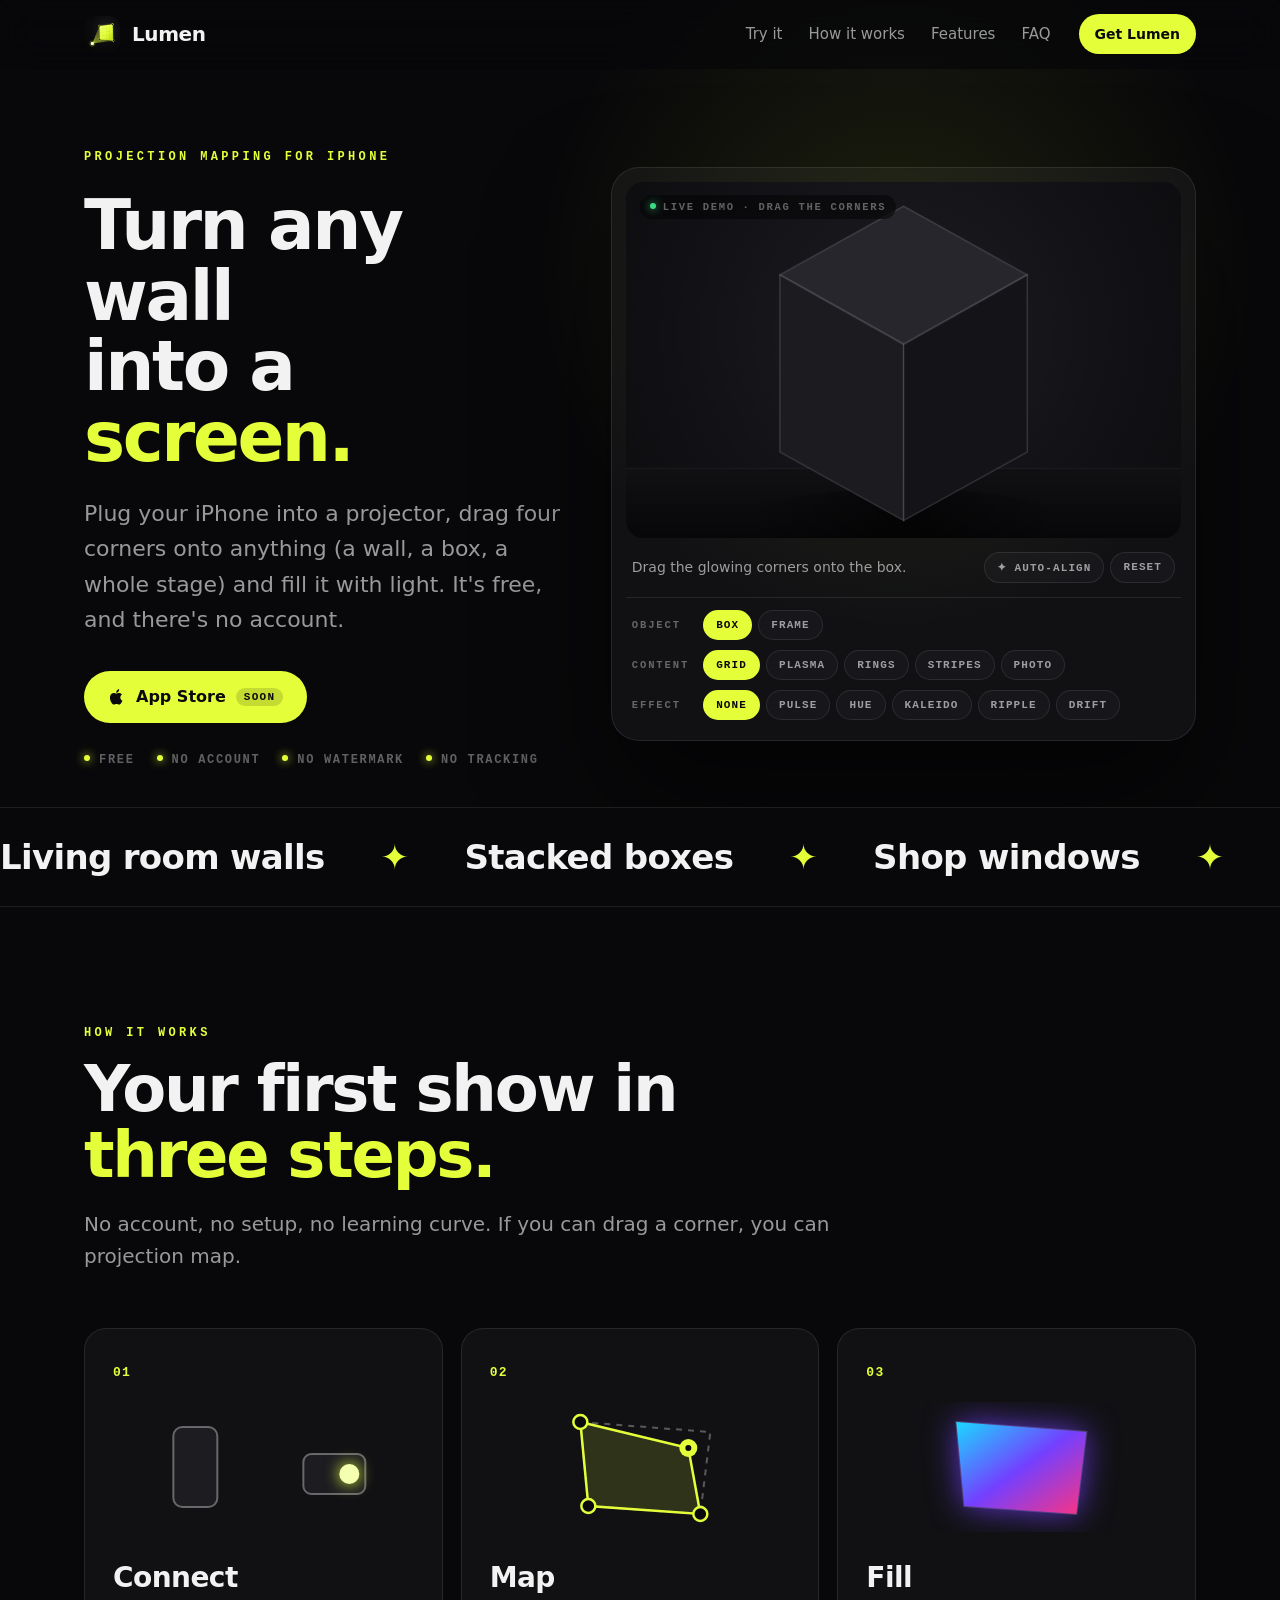
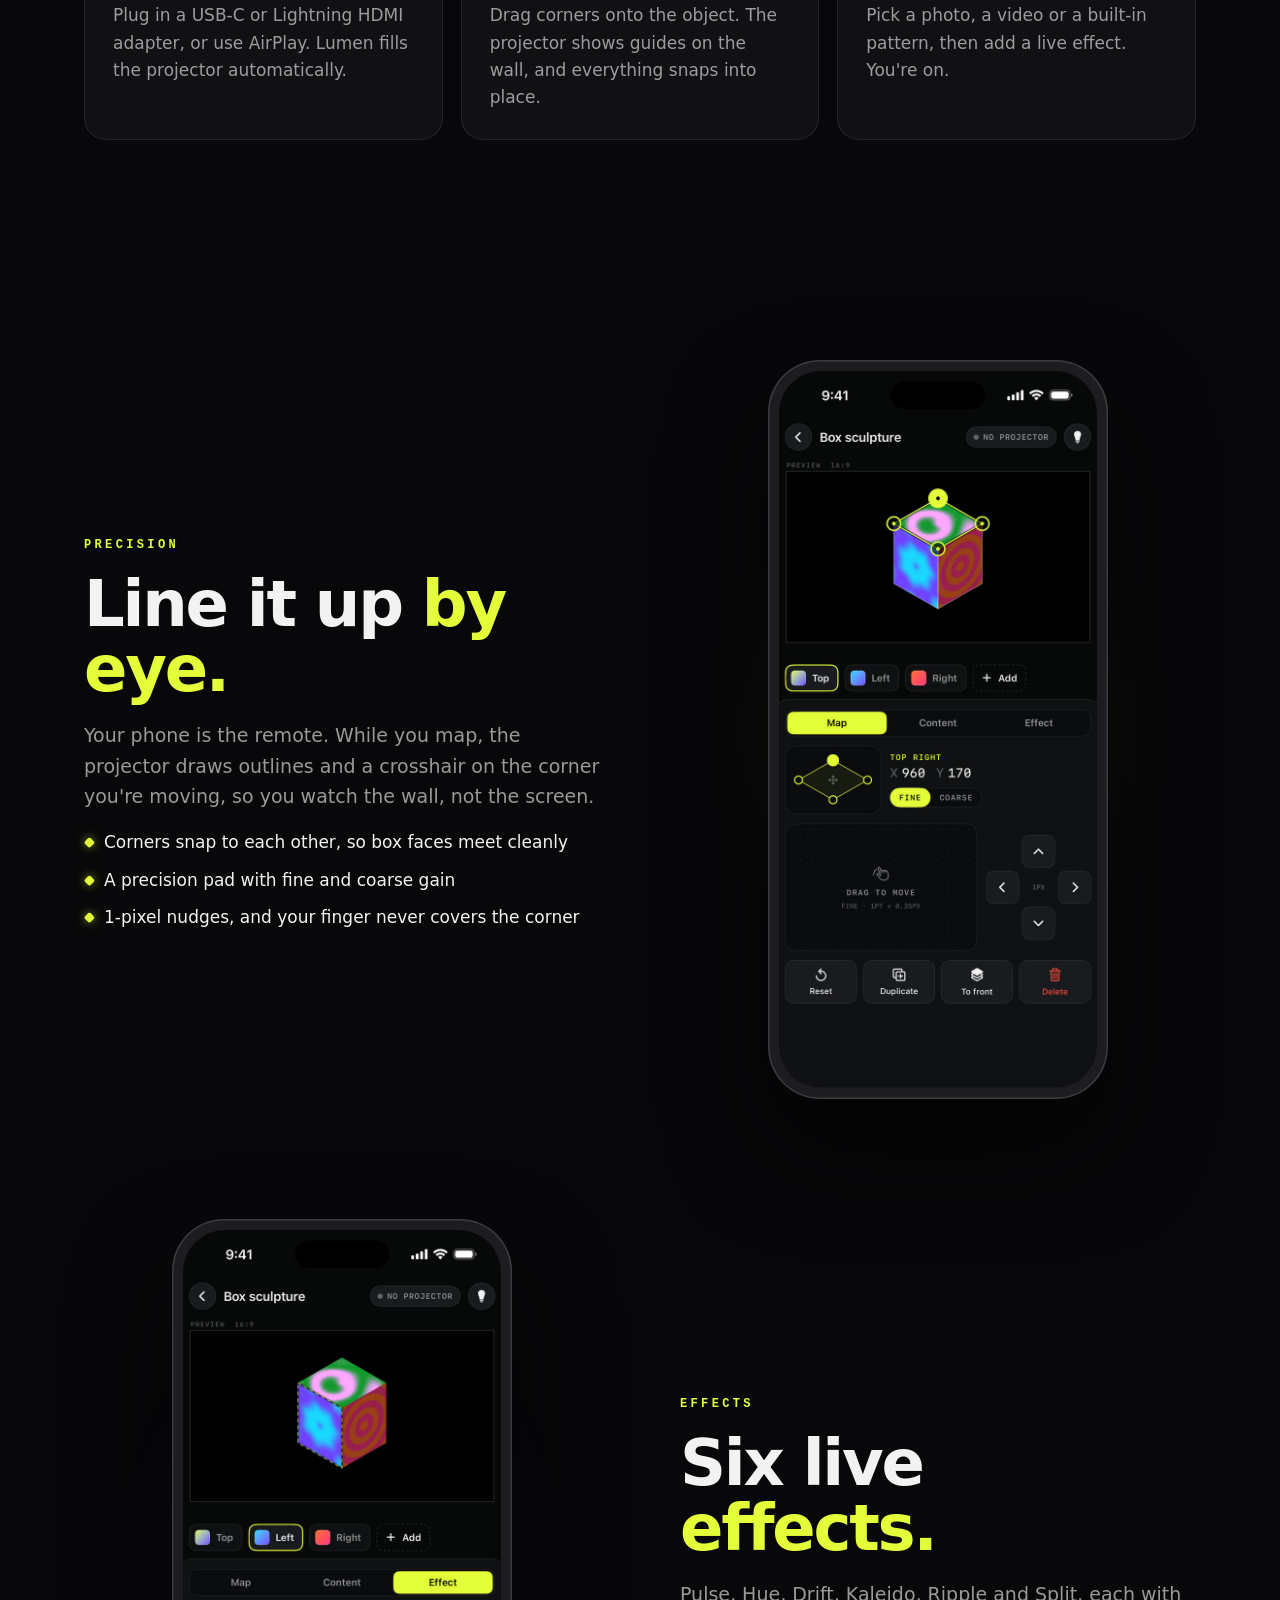
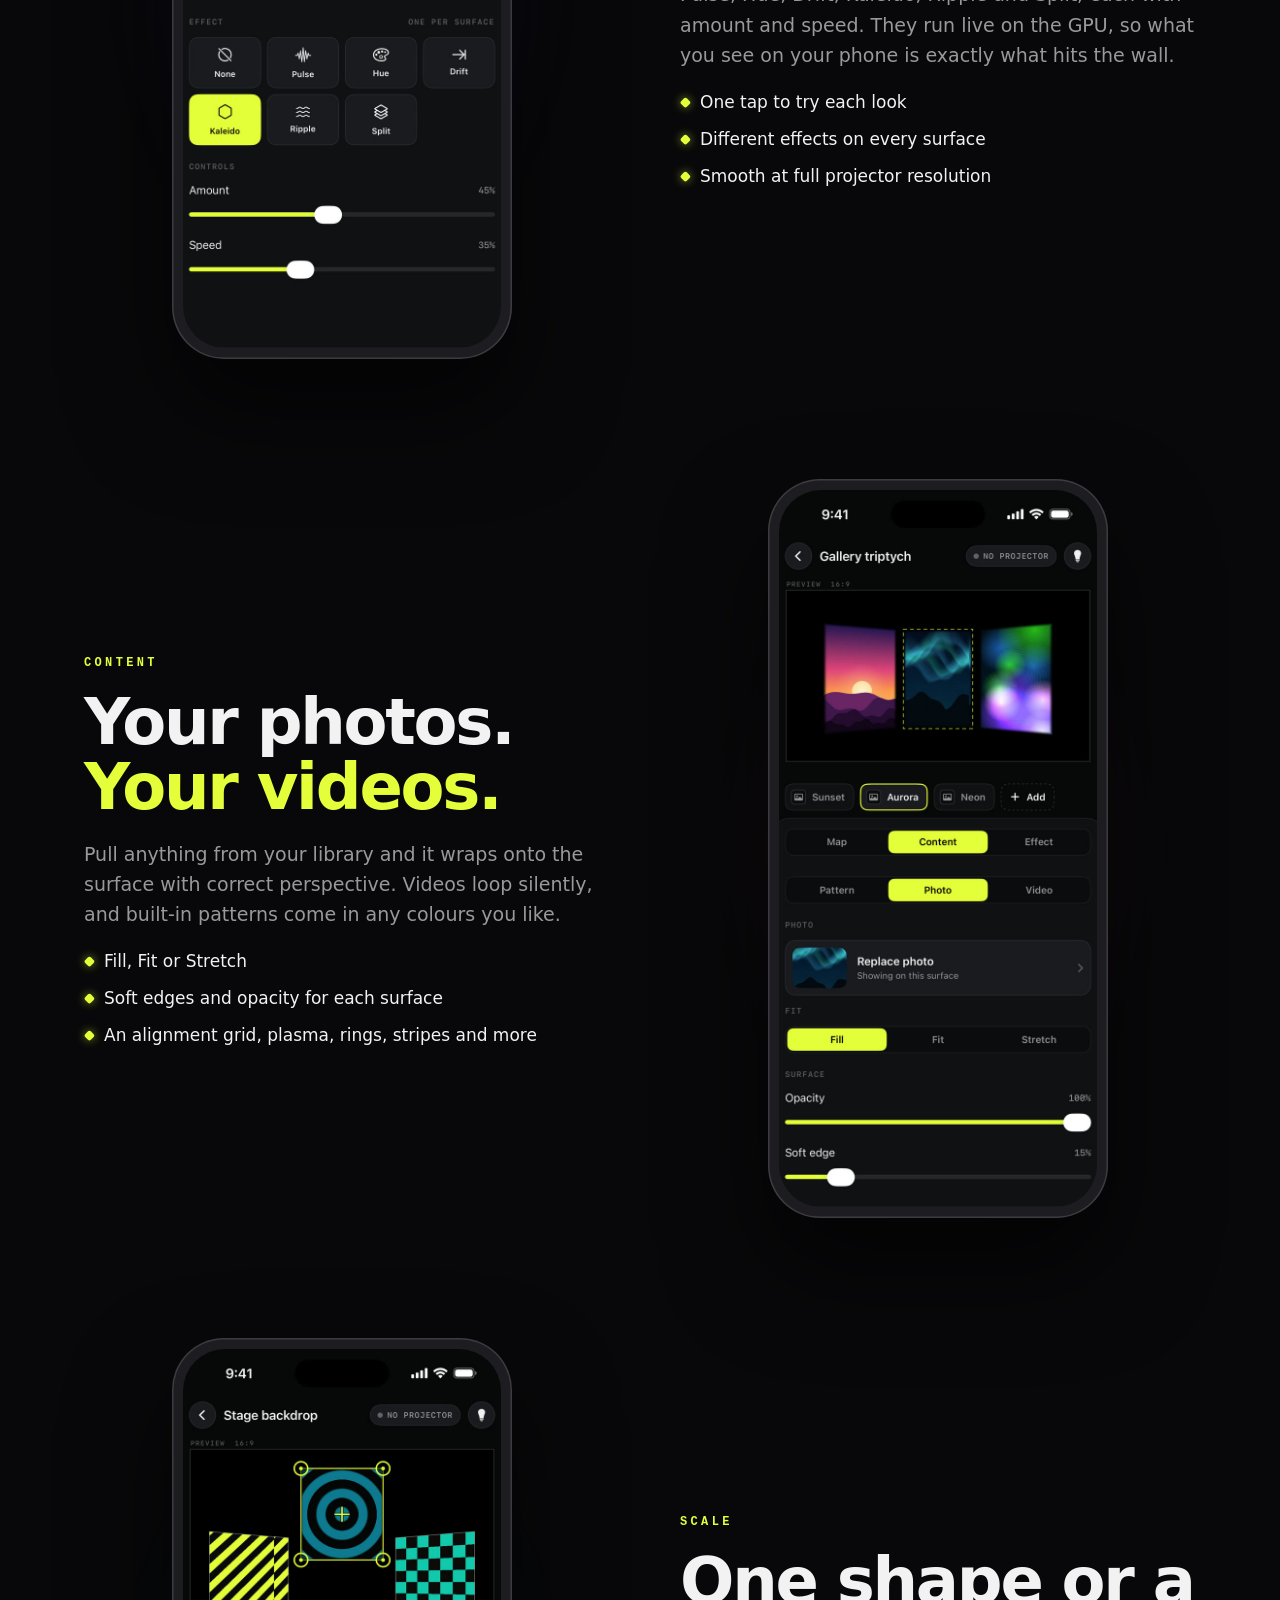
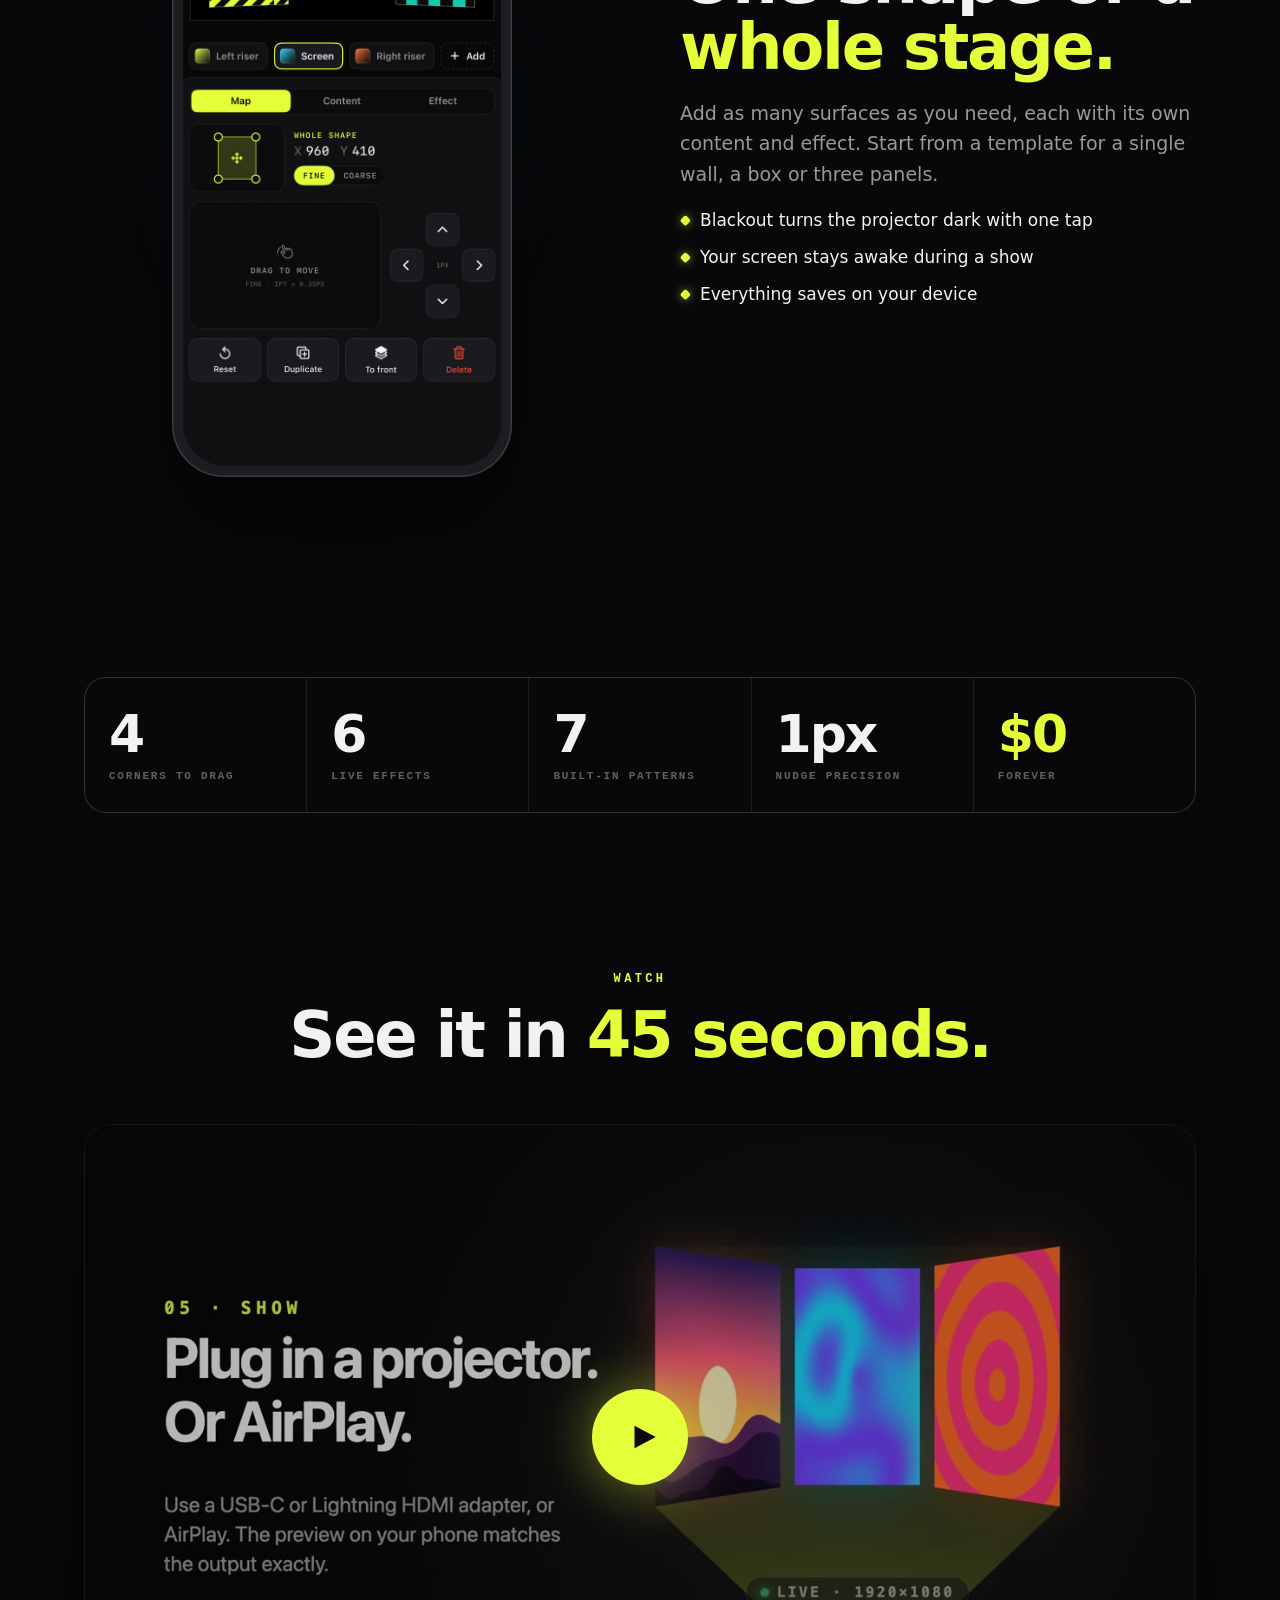
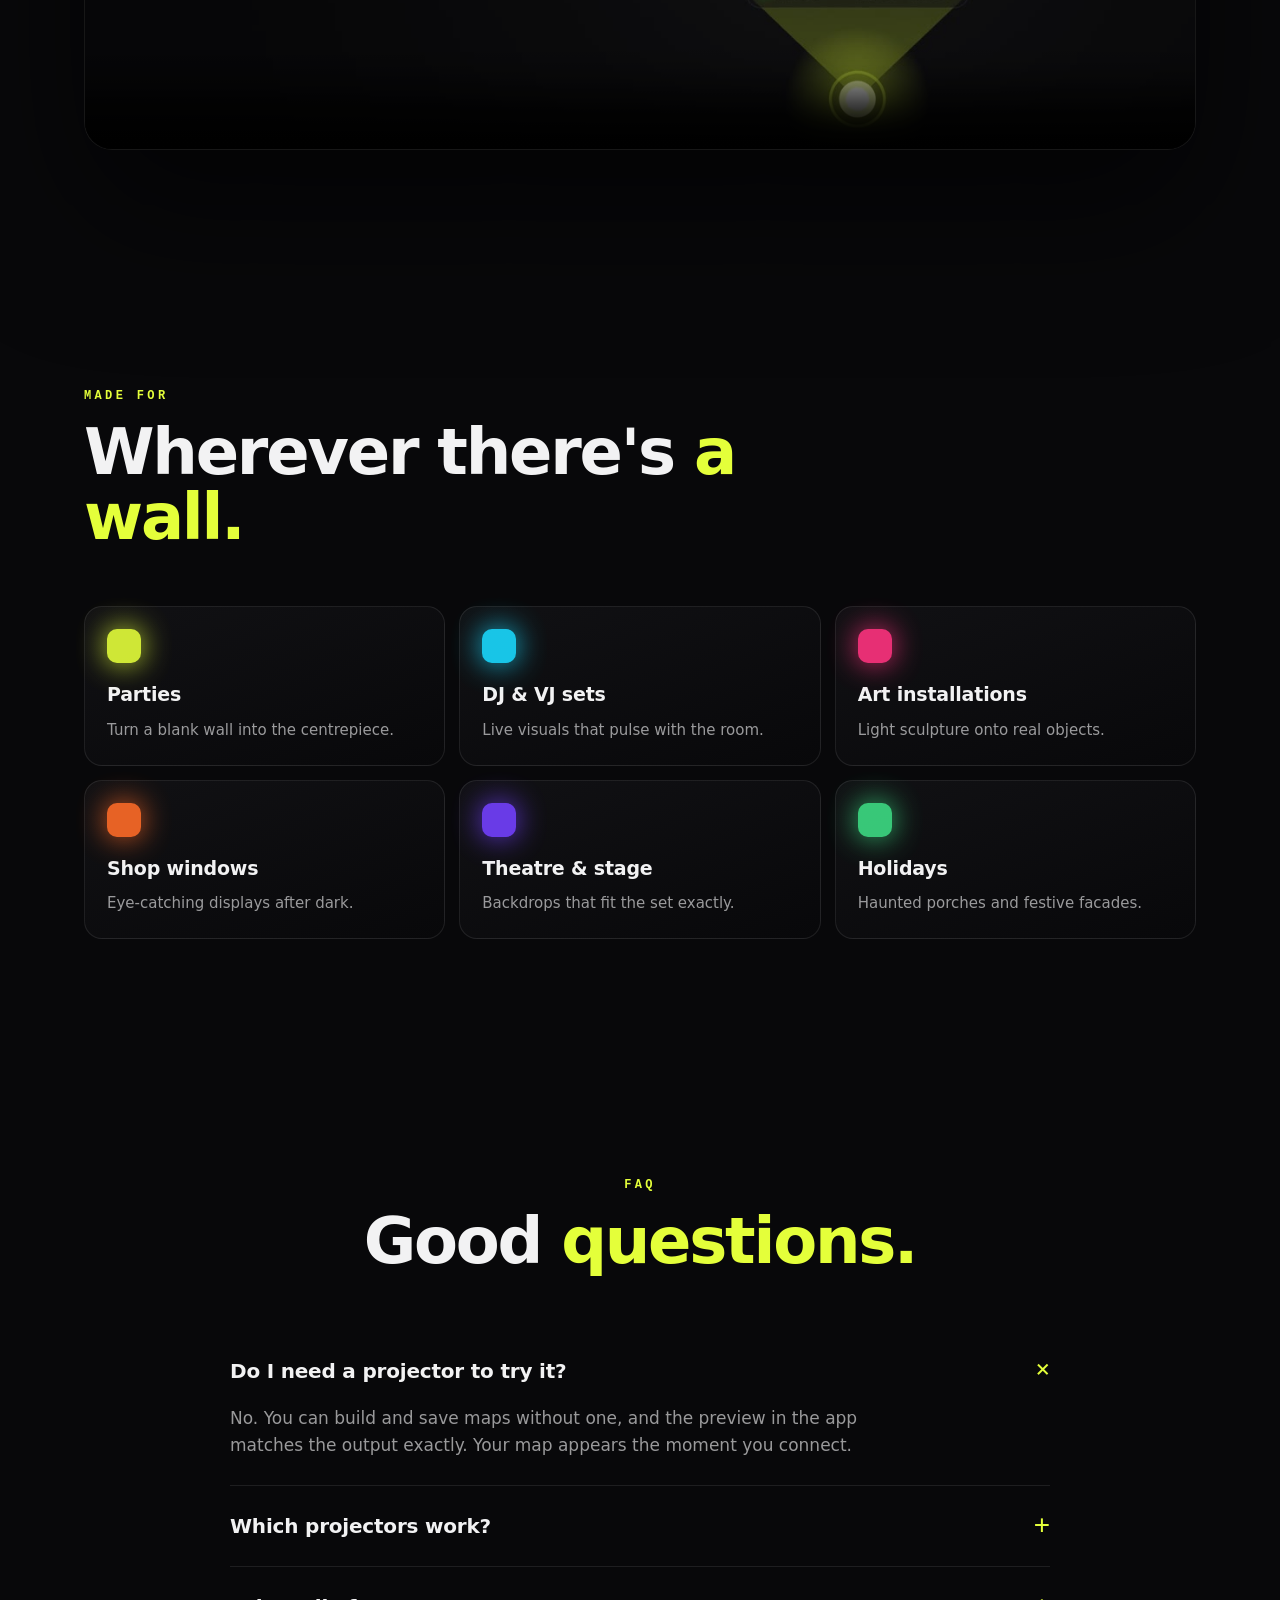
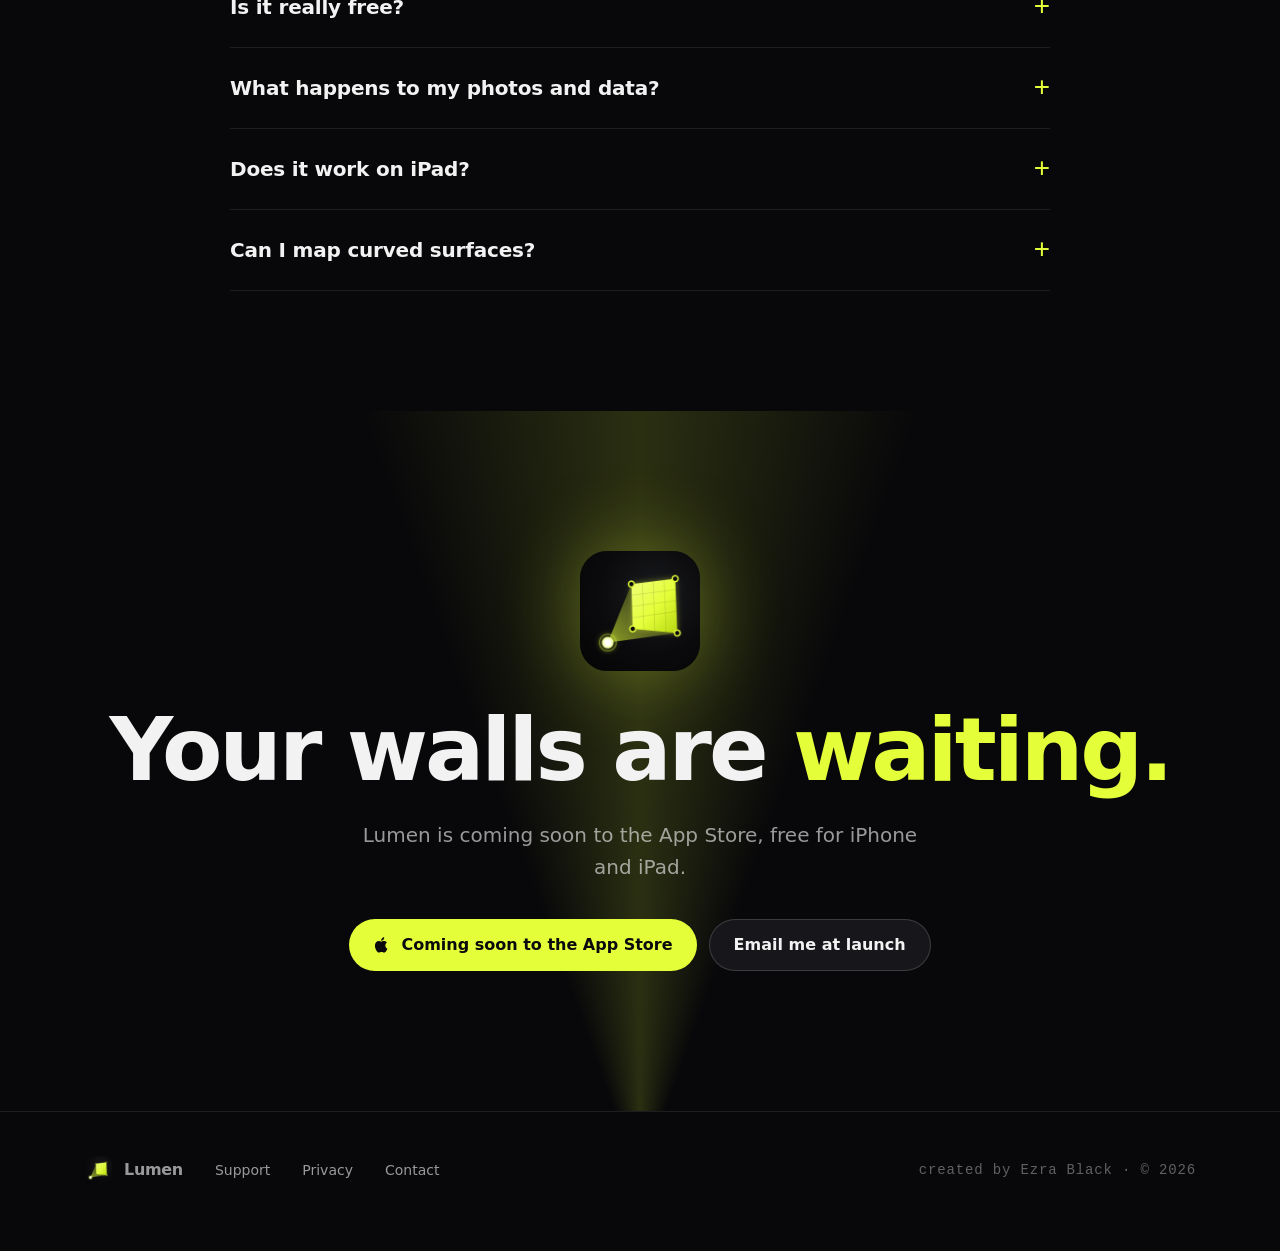
==== index.html @ 6ce21a95 "Update site Co-Authored-By: Claude Opus 5.5 <noreply@anthropic.com>" ====
<!doctype html>
<html lang="en">
<head>
<meta charset="utf-8">
<meta name="viewport" content="width=device-width, initial-scale=1, viewport-fit=cover">
<title>Lumen: Projection Mapping for iPhone</title>
<meta name="description" content="Turn any wall into a screen. Lumen is free projection mapping for iPhone and iPad: drag four corners onto anything and fill it with photos, video, patterns and live effects.">
<meta name="theme-color" content="#08080A">
<link rel="icon" href="img/icon.png">
<link rel="apple-touch-icon" href="img/icon.png">
<meta property="og:type" content="website">
<meta property="og:title" content="Lumen: Turn any wall into a screen">
<meta property="og:description" content="Free projection mapping for iPhone. Drag four corners onto anything and fill it with light.">
<meta property="og:image" content="https://ezra-black.github.io/lumen/img/og.png">
<meta property="og:url" content="https://ezra-black.github.io/lumen/">
<meta name="twitter:card" content="summary_large_image">
<link rel="stylesheet" href="site.css">
<style>
  /* ---------- hero ---------- */
  .hero { padding: 72px 0 40px; overflow: hidden; }
  .spot { position: absolute; inset: 0; pointer-events: none;
    background: radial-gradient(600px circle at var(--mx, 70%) var(--my, 30%), rgba(228,255,58,.10), transparent 60%); transition: background .1s; }
  .hero-grid { display: grid; grid-template-columns: 1fr; gap: 48px; align-items: center; }
  .hero h1 { margin: 22px 0 24px; font-size: clamp(46px, 7.2vw, 80px); }
  @media (min-width: 1000px) { .hero h1 { font-size: clamp(56px, 5.4vw, 80px); } }
  .hero .lede { font-size: clamp(18px, 2.1vw, 22px); color: var(--muted); max-width: 560px; margin: 0 0 34px; }
  .cta-row { display: flex; flex-wrap: wrap; gap: 12px; }
  .trust { display: flex; flex-wrap: wrap; gap: 10px 22px; margin-top: 30px; font: 600 12px var(--mono); letter-spacing: .14em; color: var(--faint); text-transform: uppercase; }
  .trust span::before { content: ""; display: inline-block; width: 6px; height: 6px; border-radius: 50%; background: var(--beam); margin-right: 9px; vertical-align: 2px; box-shadow: 0 0 10px var(--beam); }
  @media (min-width: 1000px) { .hero-grid { grid-template-columns: .9fr 1.1fr; } }

  /* ---------- demo ---------- */
  .demo { background: var(--panel); border: 1px solid var(--line); border-radius: 28px; padding: 14px; box-shadow: 0 60px 120px rgba(0,0,0,.55); }
  #stage { position: relative; aspect-ratio: 1000 / 640; border-radius: 18px; overflow: hidden; background: #0B0B0E; touch-action: none; user-select: none; -webkit-user-select: none; }
  #stage canvas { position: absolute; inset: 0; width: 100%; height: 100%; }
  #stage .light { mix-blend-mode: screen; }
  #stage.fit { animation: fitpulse .7s ease-out; }
  @keyframes fitpulse { 0% { box-shadow: inset 0 0 0 0 rgba(228,255,58,.0); } 30% { box-shadow: inset 0 0 0 3px rgba(228,255,58,.9), 0 0 80px rgba(228,255,58,.35); } 100% { box-shadow: inset 0 0 0 0 rgba(228,255,58,0); } }
  #stage.no-gl::after { content: "Your browser can't run the live demo, but the app can."; position: absolute; inset: 0; display: grid; place-items: center; color: var(--muted); }
  .stage-top { position: absolute; left: 14px; right: 14px; top: 12px; display: flex; justify-content: space-between; align-items: center; pointer-events: none; gap: 8px; }
  .tag { font: 600 10.5px var(--mono); letter-spacing: .16em; color: var(--faint); background: rgba(0,0,0,.45); padding: 6px 10px; border-radius: 99px; backdrop-filter: blur(6px); }
  .tag i { display: inline-block; width: 6px; height: 6px; border-radius: 50%; background: #3DDC84; box-shadow: 0 0 8px #3DDC84; margin-right: 7px; vertical-align: 1px; }
  #demo-fit { opacity: 0; transform: translateY(-6px) scale(.9); transition: all .35s cubic-bezier(.3,1.6,.5,1); background: var(--beam); color: #0A0A0C; font: 700 11px var(--mono); letter-spacing: .16em; padding: 7px 12px; border-radius: 99px; }
  #demo-fit.on { opacity: 1; transform: none; }
  .demo-bar { display: flex; flex-wrap: wrap; align-items: center; gap: 10px 14px; padding: 14px 6px 4px; }
  #demo-hint { flex: 1 1 220px; font-size: 14px; color: var(--muted); }
  #demo-hint strong { color: var(--beam); font-family: var(--mono); font-weight: 600; }
  .chips { display: flex; flex-wrap: wrap; gap: 6px; }
  .chip { font: 600 11px var(--mono); letter-spacing: .1em; text-transform: uppercase; color: var(--muted); background: var(--raised); border: 1px solid var(--line); padding: 8px 12px; border-radius: 99px; cursor: pointer; transition: all .15s; }
  .chip:hover { color: var(--text); border-color: var(--line-strong); }
  .chip.on { background: var(--beam); color: #0A0A0C; border-color: transparent; }
  .chip.icon { padding: 8px 12px; }
  .demo-controls { display: grid; grid-template-columns: auto 1fr; gap: 10px 14px; align-items: center; padding: 12px 6px 6px; border-top: 1px solid var(--line); margin-top: 10px; }
  .demo-controls .k { font: 600 10.5px var(--mono); letter-spacing: .18em; color: var(--faint); }
  @media (max-width: 560px) { .demo-controls { grid-template-columns: 1fr; } .demo { border-radius: 22px; padding: 10px; } #stage { aspect-ratio: 660 / 560; } .hide-sm { display: none; } }

  /* ---------- marquee ---------- */
  .marquee { border-top: 1px solid var(--line); border-bottom: 1px solid var(--line); overflow: hidden; padding: 22px 0; }
  .marquee-track { display: flex; gap: 56px; width: max-content; animation: marquee 38s linear infinite; font-weight: 700; font-size: clamp(22px, 3vw, 34px); letter-spacing: -.02em; color: var(--faint); white-space: nowrap; }
  .marquee-track span:nth-child(odd) { color: var(--text); }
  .marquee-track b { color: var(--beam); font-weight: 700; }
  @keyframes marquee { to { transform: translateX(-50%); } }
  @media (prefers-reduced-motion: reduce) { .marquee-track { animation: none; } }

  /* ---------- steps ---------- */
  .steps { display: grid; gap: 18px; grid-template-columns: repeat(auto-fit, minmax(260px, 1fr)); }
  .step { background: var(--panel); border: 1px solid var(--line); border-radius: var(--r); padding: 28px; position: relative; overflow: hidden; transition: border-color .3s, transform .3s; }
  .step:hover { border-color: rgba(228,255,58,.4); transform: translateY(-4px); }
  .step .n { font: 600 13px var(--mono); color: var(--beam); letter-spacing: .1em; }
  .step h3 { margin: 14px 0 8px; font-size: 28px; }
  .step p { margin: 0; color: var(--muted); }
  .step svg { width: 100%; height: 130px; margin: 18px 0 8px; }
  .cable { stroke-dasharray: 120; stroke-dashoffset: 120; animation: draw 2.4s ease-in-out infinite; }
  .bulb { animation: bulb 2.4s ease-in-out infinite; }
  @keyframes draw { 0% { stroke-dashoffset: 120; } 45%, 100% { stroke-dashoffset: 0; } }
  @keyframes bulb { 0%, 45% { opacity: .15; } 55%, 90% { opacity: 1; } 100% { opacity: .15; } }
  .corner-move { animation: cornermove 3s ease-in-out infinite; }
  @keyframes cornermove { 0%, 15% { transform: translate(0, 0); } 45%, 85% { transform: translate(22px, -16px); } 100% { transform: translate(0, 0); } }
  .fill-sweep { animation: sweep 3s ease-in-out infinite; }
  @keyframes sweep { 0% { clip-path: inset(0 100% 0 0); } 40%, 85% { clip-path: inset(0 0 0 0); } 100% { clip-path: inset(0 0 0 100%); } }

  /* ---------- feature rows ---------- */
  .feature { display: grid; gap: 40px; align-items: center; grid-template-columns: 1fr; padding: 40px 0; }
  .feature .copy h2 { margin: 16px 0 18px; }
  .feature .copy p { color: var(--muted); font-size: 19px; margin: 0 0 18px; max-width: 520px; }
  .feature ul { list-style: none; padding: 0; margin: 0; display: grid; gap: 10px; }
  .feature li { color: var(--text); display: flex; gap: 12px; align-items: baseline; }
  .feature li::before { content: ""; flex: none; width: 8px; height: 8px; border-radius: 2px; background: var(--beam); transform: rotate(45deg) translateY(-2px); box-shadow: 0 0 10px rgba(228,255,58,.6); }
  .phone-wrap { position: relative; display: grid; place-items: center; padding: 20px 0; }
  .phone-wrap::before { content: ""; position: absolute; width: 70%; height: 70%; border-radius: 50%; background: radial-gradient(var(--glow, rgba(228,255,58,.22)), transparent 70%); filter: blur(40px); }
  .phone { position: relative; width: min(340px, 78vw); aspect-ratio: 1206 / 2622; border-radius: 52px; padding: 11px; background: #1C1C21; box-shadow: 0 0 0 1.5px rgba(255,255,255,.14) inset, 0 50px 100px rgba(0,0,0,.6); transition: transform .6s cubic-bezier(.2,.7,.2,1); }
  .phone img { width: 100%; height: 100%; object-fit: cover; border-radius: 42px; }
  .phone-wrap:hover .phone { transform: rotate(-2deg) translateY(-6px); }
  @media (min-width: 900px) {
    .feature { grid-template-columns: 1fr 1fr; gap: 80px; }
    .feature.flip .copy { order: 2; }
  }

  /* ---------- stats ---------- */
  .stats { display: grid; grid-template-columns: repeat(auto-fit, minmax(150px, 1fr)); gap: 1px; background: var(--line); border: 1px solid var(--line); border-radius: var(--r); overflow: hidden; }
  .stat { background: var(--bg); padding: 30px 24px; }
  .stat b { display: block; font-size: 52px; letter-spacing: -.04em; line-height: 1; font-weight: 750; }
  .stat span { display: block; margin-top: 10px; font: 600 11px var(--mono); letter-spacing: .16em; color: var(--faint); text-transform: uppercase; }

  /* ---------- film ---------- */
  .film { position: relative; border-radius: 28px; overflow: hidden; border: 1px solid var(--line); background: #000; aspect-ratio: 16 / 9; box-shadow: 0 60px 140px rgba(0,0,0,.6); }
  .film video { width: 100%; height: 100%; object-fit: cover; }
  .play { position: absolute; inset: 0; display: grid; place-items: center; background: rgba(0,0,0,.25); border: 0; cursor: pointer; transition: background .3s; }
  .play:hover { background: rgba(0,0,0,.1); }
  .play span { width: 96px; height: 96px; border-radius: 50%; background: var(--beam); display: grid; place-items: center; box-shadow: 0 0 60px rgba(228,255,58,.5); transition: transform .2s; }
  .play:hover span { transform: scale(1.08); }
  .play svg { width: 34px; margin-left: 6px; }
  .film.playing .play { display: none; }

  /* ---------- uses ---------- */
  .uses { display: grid; grid-template-columns: repeat(2, 1fr); gap: 14px; }
  @media (min-width: 900px) { .uses { grid-template-columns: repeat(3, 1fr); } }
  @media (max-width: 420px) { .uses { grid-template-columns: 1fr; } }
  .use { border: 1px solid var(--line); border-radius: 18px; padding: 22px; background: linear-gradient(160deg, var(--panel), var(--bg)); transition: border-color .3s, background .3s; }
  .use:hover { border-color: var(--line-strong); background: linear-gradient(160deg, #16161B, var(--bg)); }
  .use b { display: block; font-size: 19px; margin-bottom: 6px; letter-spacing: -.01em; }
  .use span { color: var(--muted); font-size: 15px; }
  .use .dot { width: 34px; height: 34px; border-radius: 10px; margin-bottom: 16px; background: var(--c); box-shadow: 0 0 30px var(--c); opacity: .9; }

  /* ---------- faq ---------- */
  .faq { max-width: 820px; margin: 0 auto; }
  .faq details { border-bottom: 1px solid var(--line); padding: 6px 0; }
  .faq summary { list-style: none; cursor: pointer; display: flex; justify-content: space-between; align-items: center; gap: 20px; padding: 18px 0; font-size: 20px; font-weight: 650; letter-spacing: -.01em; }
  .faq summary::-webkit-details-marker { display: none; }
  .faq summary::after { content: "+"; font: 400 28px var(--mono); color: var(--beam); transition: transform .3s; }
  .faq details[open] summary::after { transform: rotate(45deg); }
  .faq p { color: var(--muted); margin: 0 0 20px; max-width: 700px; }

  /* ---------- final cta ---------- */
  .final { text-align: center; padding: 140px 0; overflow: hidden; }
  .final .beam-bg { position: absolute; left: 50%; bottom: -10%; width: 900px; height: 900px; transform: translateX(-50%); background: conic-gradient(from 180deg at 50% 100%, transparent 160deg, rgba(228,255,58,.16) 180deg, transparent 200deg); pointer-events: none; }
  .final img { width: 120px; height: 120px; border-radius: 27px; margin: 0 auto 34px; box-shadow: 0 0 80px rgba(228,255,58,.35); animation: float 5s ease-in-out infinite; }
  @keyframes float { 50% { transform: translateY(-10px); } }
  .final h2 { font-size: clamp(44px, 7vw, 88px); margin-bottom: 24px; }
  .final p { color: var(--muted); font-size: 20px; margin: 0 auto 36px; max-width: 560px; }
  .final .cta-row { justify-content: center; }
</style>
</head>
<body>

<nav class="nav" id="nav">
  <div class="wrap">
    <a class="brand" href="#top"><img src="img/icon.png" alt="">Lumen</a>
    <div class="nav-links">
      <a href="#try">Try it</a><a href="#how">How it works</a><a href="#features">Features</a><a href="#faq">FAQ</a>
    </div>
    <a class="btn btn-beam" href="#get">Get Lumen</a>
  </div>
</nav>

<header class="hero" id="top">
  <div class="spot" id="spot"></div>
  <div class="wrap hero-grid">
    <div>
      <span class="label reveal">Projection mapping for iPhone</span>
      <h1 class="reveal d1">Turn any wall<br>into a <em>screen.</em></h1>
      <p class="lede reveal d2">Plug your iPhone into a projector, drag four corners onto anything (a wall, a box, a whole stage) and fill it with light. It's free, and there's no account.</p>
      <div class="cta-row reveal d3">
        <a class="btn btn-beam" href="#get">
          <svg class="apple" viewBox="0 0 24 24" fill="currentColor" aria-hidden="true"><path d="M16.4 12.6c0-2.6 2.1-3.8 2.2-3.9-1.2-1.8-3.1-2-3.7-2-1.6-.2-3.1.9-3.9.9-.8 0-2-.9-3.4-.9-1.7 0-3.3 1-4.2 2.6-1.8 3.1-.5 7.7 1.3 10.2.9 1.2 1.9 2.6 3.2 2.6 1.3-.1 1.8-.8 3.4-.8 1.6 0 2 .8 3.4.8 1.4 0 2.3-1.3 3.1-2.5 1-1.4 1.4-2.8 1.4-2.9-.1 0-2.8-1.1-2.8-4.1zM13.9 5c.7-.9 1.2-2 1-3.2-1 0-2.3.7-3 1.5-.7.8-1.2 2-1.1 3.1 1.2.1 2.3-.6 3.1-1.4z"/></svg>
          App Store <span class="soon">SOON</span></a>
      </div>
      <div class="trust reveal d3"><span>Free</span><span>No account</span><span>No watermark</span><span>No tracking</span></div>
    </div>

    <div class="demo reveal d2" id="try">
      <div id="stage" aria-label="Interactive projection mapping demo: drag the corners onto the object">
        <canvas class="room"></canvas><canvas class="light"></canvas><canvas class="guides"></canvas>
        <div class="stage-top"><span class="tag"><i></i>LIVE DEMO<span class="hide-sm"> · DRAG THE CORNERS</span></span><span id="demo-fit">PERFECT FIT</span></div>
      </div>
      <div class="demo-bar">
        <div id="demo-hint">Drag the glowing corners onto the box.</div>
        <div class="chips">
          <button class="chip" id="demo-auto">✦ Auto-align</button>
          <button class="chip" id="demo-reset">Reset</button>
        </div>
      </div>
      <div class="demo-controls">
        <span class="k">OBJECT</span>
        <div class="chips"><button class="chip on" data-scene="box">Box</button><button class="chip" data-scene="poster">Frame</button></div>
        <span class="k">CONTENT</span>
        <div class="chips"><button class="chip on" data-content="grid">Grid</button><button class="chip" data-content="plasma">Plasma</button><button class="chip" data-content="rings">Rings</button><button class="chip" data-content="stripes">Stripes</button><button class="chip" data-content="photo">Photo</button></div>
        <span class="k">EFFECT</span>
        <div class="chips"><button class="chip on" data-effect="none">None</button><button class="chip" data-effect="pulse">Pulse</button><button class="chip" data-effect="hue">Hue</button><button class="chip" data-effect="kaleido">Kaleido</button><button class="chip" data-effect="ripple">Ripple</button><button class="chip" data-effect="drift">Drift</button></div>
      </div>
    </div>
  </div>
</header>

<div class="marquee" aria-hidden="true">
  <div class="marquee-track">
    <span>Living room walls</span><b>✦</b><span>Stacked boxes</span><b>✦</b><span>Shop windows</span><b>✦</b><span>DJ booths</span><b>✦</b><span>Gallery walls</span><b>✦</b><span>Stage sets</span><b>✦</b><span>Birthday cakes</span><b>✦</b><span>Halloween porches</span><b>✦</b>
    <span>Living room walls</span><b>✦</b><span>Stacked boxes</span><b>✦</b><span>Shop windows</span><b>✦</b><span>DJ booths</span><b>✦</b><span>Gallery walls</span><b>✦</b><span>Stage sets</span><b>✦</b><span>Birthday cakes</span><b>✦</b><span>Halloween porches</span><b>✦</b>
  </div>
</div>

<section id="how">
  <div class="wrap">
    <div class="section-head reveal">
      <span class="label">How it works</span>
      <h2>Your first show in <em>three steps.</em></h2>
      <p>No account, no setup, no learning curve. If you can drag a corner, you can projection map.</p>
    </div>
    <div class="steps">
      <div class="step reveal">
        <span class="n">01</span>
        <svg viewBox="0 0 260 130" aria-hidden="true">
          <rect x="40" y="25" width="44" height="80" rx="9" fill="#1C1C21" stroke="rgba(255,255,255,.35)" stroke-width="2"/>
          <path class="cable" d="M84 85 C 120 125, 140 40, 170 72" fill="none" stroke="#E4FF3A" stroke-width="4" stroke-linecap="round"/>
          <rect x="170" y="52" width="62" height="40" rx="8" fill="#1C1C21" stroke="rgba(255,255,255,.35)" stroke-width="2"/>
          <circle class="bulb" cx="216" cy="72" r="10" fill="#F4FFB0" style="filter: drop-shadow(0 0 8px #E4FF3A)"/>
        </svg>
        <h3>Connect</h3>
        <p>Plug in a USB-C or Lightning HDMI adapter, or use AirPlay. Lumen fills the projector automatically.</p>
      </div>
      <div class="step reveal d1">
        <span class="n">02</span>
        <svg viewBox="0 0 260 130" aria-hidden="true">
          <polygon points="70,20 200,30 190,112 78,104" fill="none" stroke="rgba(255,255,255,.3)" stroke-width="2" stroke-dasharray="6 6"/>
          <polygon points="70,20 178,46 190,112 78,104" fill="rgba(228,255,58,.14)" stroke="#E4FF3A" stroke-width="2.5"/>
          <g class="corner-move"><circle cx="178" cy="46" r="9" fill="#E4FF3A"/><circle cx="178" cy="46" r="3" fill="#0A0A0C"/></g>
          <g fill="#0A0A0C" stroke="#E4FF3A" stroke-width="2.5"><circle cx="70" cy="20" r="7"/><circle cx="190" cy="112" r="7"/><circle cx="78" cy="104" r="7"/></g>
        </svg>
        <h3>Map</h3>
        <p>Drag corners onto the object. The projector shows guides on the wall, and everything snaps into place.</p>
      </div>
      <div class="step reveal d2">
        <span class="n">03</span>
        <svg viewBox="0 0 260 130" aria-hidden="true">
          <defs><linearGradient id="fillg" x1="0" x2="1" y1="0" y2="1"><stop offset="0" stop-color="#1AD9FF"/><stop offset=".5" stop-color="#7340FF"/><stop offset="1" stop-color="#FF337F"/></linearGradient></defs>
          <polygon points="70,20 200,30 190,112 78,104" fill="#16161B" stroke="rgba(255,255,255,.2)" stroke-width="2"/>
          <polygon class="fill-sweep" points="70,20 200,30 190,112 78,104" fill="url(#fillg)" style="filter: drop-shadow(0 0 16px rgba(115,64,255,.8))"/>
        </svg>
        <h3>Fill</h3>
        <p>Pick a photo, a video or a built-in pattern, then add a live effect. You're on.</p>
      </div>
    </div>
  </div>
</section>

<section id="features" style="padding-top: 40px">
  <div class="wrap">
    <div class="feature">
      <div class="copy reveal">
        <span class="label">Precision</span>
        <h2>Line it up <em>by eye.</em></h2>
        <p>Your phone is the remote. While you map, the projector draws outlines and a crosshair on the corner you're moving, so you watch the wall, not the screen.</p>
        <ul><li>Corners snap to each other, so box faces meet cleanly</li><li>A precision pad with fine and coarse gain</li><li>1-pixel nudges, and your finger never covers the corner</li></ul>
      </div>
      <div class="phone-wrap reveal d1"><div class="phone"><img src="img/app-map.jpg" alt="Lumen's Map tab with corner handles on a box" loading="lazy"></div></div>
    </div>
    <div class="feature flip">
      <div class="copy reveal">
        <span class="label">Effects</span>
        <h2>Six live <em>effects.</em></h2>
        <p>Pulse, Hue, Drift, Kaleido, Ripple and Split, each with amount and speed. They run live on the GPU, so what you see on your phone is exactly what hits the wall.</p>
        <ul><li>One tap to try each look</li><li>Different effects on every surface</li><li>Smooth at full projector resolution</li></ul>
      </div>
      <div class="phone-wrap reveal d1" style="--glow: rgba(115,64,255,.3)"><div class="phone"><img src="img/app-effect.jpg" alt="Lumen's Effect tab with Kaleido selected" loading="lazy"></div></div>
    </div>
    <div class="feature">
      <div class="copy reveal">
        <span class="label">Content</span>
        <h2>Your photos. <em>Your videos.</em></h2>
        <p>Pull anything from your library and it wraps onto the surface with correct perspective. Videos loop silently, and built-in patterns come in any colours you like.</p>
        <ul><li>Fill, Fit or Stretch</li><li>Soft edges and opacity for each surface</li><li>An alignment grid, plasma, rings, stripes and more</li></ul>
      </div>
      <div class="phone-wrap reveal d1" style="--glow: rgba(255,90,120,.26)"><div class="phone"><img src="img/app-photo.jpg" alt="A photo triptych mapped onto three panels" loading="lazy"></div></div>
    </div>
    <div class="feature flip">
      <div class="copy reveal">
        <span class="label">Scale</span>
        <h2>One shape or a <em>whole stage.</em></h2>
        <p>Add as many surfaces as you need, each with its own content and effect. Start from a template for a single wall, a box or three panels.</p>
        <ul><li>Blackout turns the projector dark with one tap</li><li>Your screen stays awake during a show</li><li>Everything saves on your device</li></ul>
      </div>
      <div class="phone-wrap reveal d1" style="--glow: rgba(26,217,255,.22)"><div class="phone"><img src="img/app-stage.jpg" alt="A stage backdrop with three mapped surfaces" loading="lazy"></div></div>
    </div>
  </div>
</section>

<section style="padding-top: 20px">
  <div class="wrap">
    <div class="stats reveal">
      <div class="stat"><b>4</b><span>Corners to drag</span></div>
      <div class="stat"><b>6</b><span>Live effects</span></div>
      <div class="stat"><b>7</b><span>Built-in patterns</span></div>
      <div class="stat"><b>1px</b><span>Nudge precision</span></div>
      <div class="stat"><b><em>$0</em></b><span>Forever</span></div>
    </div>
  </div>
</section>

<section id="film" style="padding-top: 40px">
  <div class="wrap">
    <div class="section-head center reveal" style="text-align:center">
      <span class="label">Watch</span>
      <h2>See it in <em>45 seconds.</em></h2>
    </div>
    <div class="film reveal" id="filmbox">
      <video id="film" src="lumen-ad-45s-16x9.mp4" poster="img/film-poster.jpg" preload="none" playsinline controls></video>
      <button class="play" id="play" aria-label="Play the Lumen film"><span><svg viewBox="0 0 24 24" fill="#0A0A0C"><path d="M6 4l15 8-15 8z"/></svg></span></button>
    </div>
  </div>
</section>

<section>
  <div class="wrap">
    <div class="section-head reveal">
      <span class="label">Made for</span>
      <h2>Wherever there's <em>a wall.</em></h2>
    </div>
    <div class="uses">
      <div class="use reveal" style="--c:#E4FF3A"><div class="dot"></div><b>Parties</b><span>Turn a blank wall into the centrepiece.</span></div>
      <div class="use reveal d1" style="--c:#1AD9FF"><div class="dot"></div><b>DJ &amp; VJ sets</b><span>Live visuals that pulse with the room.</span></div>
      <div class="use reveal d2" style="--c:#FF337F"><div class="dot"></div><b>Art installations</b><span>Light sculpture onto real objects.</span></div>
      <div class="use reveal" style="--c:#FF6B28"><div class="dot"></div><b>Shop windows</b><span>Eye-catching displays after dark.</span></div>
      <div class="use reveal d1" style="--c:#7340FF"><div class="dot"></div><b>Theatre &amp; stage</b><span>Backdrops that fit the set exactly.</span></div>
      <div class="use reveal d2" style="--c:#3DDC84"><div class="dot"></div><b>Holidays</b><span>Haunted porches and festive facades.</span></div>
    </div>
  </div>
</section>

<section id="faq">
  <div class="wrap">
    <div class="section-head center reveal" style="text-align:center">
      <span class="label">FAQ</span>
      <h2>Good <em>questions.</em></h2>
    </div>
    <div class="faq reveal">
      <details open><summary>Do I need a projector to try it?</summary><p>No. You can build and save maps without one, and the preview in the app matches the output exactly. Your map appears the moment you connect.</p></details>
      <details><summary>Which projectors work?</summary><p>Any projector with an HDMI input, using a USB-C or Lightning to HDMI adapter, plus Apple TV or AirPlay-compatible projectors through Screen Mirroring.</p></details>
      <details><summary>Is it really free?</summary><p>Yes. No subscription, no ads, no watermark, and no effect packs to buy. Every feature is included.</p></details>
      <details><summary>What happens to my photos and data?</summary><p>Nothing leaves your device. Lumen has no account and no analytics, and it collects no data. You choose media with the system photo picker, so it never sees the rest of your library. See the <a href="privacy.html" style="color:var(--beam)">privacy policy</a>.</p></details>
      <details><summary>Does it work on iPad?</summary><p>Yes. Lumen runs on iPhone and iPad with iOS 18 or later, and the bigger canvas on iPad is lovely for precise mapping.</p></details>
      <details><summary>Can I map curved surfaces?</summary><p>Lumen maps four-corner surfaces, which covers walls, boxes, frames, screens and most stage pieces. You can combine as many surfaces as you need for more complex objects.</p></details>
    </div>
  </div>
</section>

<section class="final" id="get">
  <div class="beam-bg"></div>
  <div class="wrap" style="position:relative">
    <img src="img/icon.png" alt="Lumen app icon" class="reveal">
    <h2 class="reveal d1">Your walls are <em>waiting.</em></h2>
    <p class="reveal d2">Lumen is coming soon to the App Store, free for iPhone and iPad.</p>
    <div class="cta-row reveal d3">
      <span class="btn btn-beam" aria-disabled="true">
        <svg class="apple" viewBox="0 0 24 24" fill="currentColor" aria-hidden="true"><path d="M16.4 12.6c0-2.6 2.1-3.8 2.2-3.9-1.2-1.8-3.1-2-3.7-2-1.6-.2-3.1.9-3.9.9-.8 0-2-.9-3.4-.9-1.7 0-3.3 1-4.2 2.6-1.8 3.1-.5 7.7 1.3 10.2.9 1.2 1.9 2.6 3.2 2.6 1.3-.1 1.8-.8 3.4-.8 1.6 0 2 .8 3.4.8 1.4 0 2.3-1.3 3.1-2.5 1-1.4 1.4-2.8 1.4-2.9-.1 0-2.8-1.1-2.8-4.1zM13.9 5c.7-.9 1.2-2 1-3.2-1 0-2.3.7-3 1.5-.7.8-1.2 2-1.1 3.1 1.2.1 2.3-.6 3.1-1.4z"/></svg>
        Coming soon to the App Store</span>
      <a class="btn btn-ghost" href="mailto:dev.ezrablack@gmail.com?subject=Tell%20me%20when%20Lumen%20launches">Email me at launch</a>
    </div>
  </div>
</section>

<footer>
  <div class="wrap">
    <a class="brand" href="#top" style="font-size:16px"><img src="img/icon.png" alt="" style="width:28px;height:28px;border-radius:7px">Lumen</a>
    <a href="support.html">Support</a><a href="privacy.html">Privacy</a><a href="mailto:dev.ezrablack@gmail.com">Contact</a>
    <span class="credit">created by Ezra Black · © 2026</span>
  </div>
</footer>

<script src="demo.js"></script>
<script>
  // Nav hairline once scrolled.
  const nav = document.getElementById('nav');
  addEventListener('scroll', () => nav.classList.toggle('scrolled', scrollY > 8), { passive: true });
  // Reveal on scroll.
  const io = new IntersectionObserver(es => es.forEach(e => { if (e.isIntersecting) { e.target.classList.add('in'); io.unobserve(e.target); } }), { threshold: .12 });
  document.querySelectorAll('.reveal').forEach(el => io.observe(el));
  // Spotlight follows the pointer in the hero.
  const hero = document.getElementById('top'), spot = document.getElementById('spot');
  hero.addEventListener('pointermove', e => { const r = hero.getBoundingClientRect(); spot.style.setProperty('--mx', (e.clientX - r.left) + 'px'); spot.style.setProperty('--my', (e.clientY - r.top) + 'px'); });
  // Film: custom play button.
  const film = document.getElementById('film'), box = document.getElementById('filmbox');
  document.getElementById('play').addEventListener('click', () => { box.classList.add('playing'); film.play(); });
</script>
</body>
</html>
---- site.css ----
/* Lumen site: the app's "stage" look. Near-black room, hairlines, one chartreuse beam. */
:root {
  --beam: #E4FF3A;
  --beam-soft: rgba(228, 255, 58, .14);
  --bg: #08080A;
  --panel: #111114;
  --raised: #17171B;
  --text: #F2F2F3;
  --muted: rgba(242, 242, 243, .62);
  --faint: rgba(242, 242, 243, .38);
  --line: rgba(255, 255, 255, .09);
  --line-strong: rgba(255, 255, 255, .16);
  --mono: ui-monospace, "SF Mono", SFMono-Regular, Menlo, monospace;
  --sans: -apple-system, BlinkMacSystemFont, "SF Pro Display", "Inter", system-ui, sans-serif;
  --r: 22px;
  --max: 1160px;
}
* { box-sizing: border-box; }
html { scroll-behavior: smooth; }
body { margin: 0; background: var(--bg); color: var(--text); font: 17px/1.6 var(--sans); -webkit-font-smoothing: antialiased; overflow-x: hidden; }
img, video, canvas { display: block; max-width: 100%; }
a { color: inherit; }
::selection { background: var(--beam); color: #000; }
.wrap { width: 100%; max-width: var(--max); margin: 0 auto; padding: 0 24px; }
.label { font: 600 12px/1 var(--mono); letter-spacing: .28em; text-transform: uppercase; color: var(--beam); }
.muted { color: var(--muted); }
h1, h2, h3 { margin: 0; letter-spacing: -.035em; line-height: 1.02; font-weight: 750; }
h1 { font-size: clamp(46px, 7.2vw, 92px); }
h2 { font-size: clamp(36px, 5vw, 64px); }
h3 { font-size: 24px; letter-spacing: -.02em; line-height: 1.15; }
em { font-style: normal; color: var(--beam); }

/* Buttons */
.btn { display: inline-flex; align-items: center; gap: 10px; height: 52px; padding: 0 24px; border-radius: 999px; font-weight: 650; font-size: 16px; text-decoration: none; border: 0; cursor: pointer; transition: transform .15s ease, background .2s ease, box-shadow .2s ease; }
.btn:active { transform: scale(.97); }
.btn-beam { background: var(--beam); color: #0A0A0C; box-shadow: 0 0 0 0 rgba(228,255,58,.5); }
.btn-beam:hover { box-shadow: 0 0 40px 0 rgba(228,255,58,.35); }
.btn-ghost { background: var(--raised); color: var(--text); border: 1px solid var(--line-strong); }
.btn-ghost:hover { background: #1F1F25; }
.btn .apple { width: 18px; height: 18px; }
.soon { font: 600 11px var(--mono); letter-spacing: .12em; padding: 3px 8px; border-radius: 99px; background: rgba(0,0,0,.14); }

/* Nav */
.nav { position: sticky; top: 0; z-index: 50; backdrop-filter: saturate(160%) blur(18px); -webkit-backdrop-filter: saturate(160%) blur(18px); background: rgba(8,8,10,.72); border-bottom: 1px solid transparent; transition: border-color .3s; }
.nav.scrolled { border-bottom-color: var(--line); }
.nav .wrap { display: flex; align-items: center; height: 68px; gap: 28px; }
.brand { display: flex; align-items: center; gap: 12px; text-decoration: none; font-weight: 750; font-size: 20px; letter-spacing: -.02em; }
.brand img { width: 36px; height: 36px; border-radius: 9px; }
.nav-links { display: flex; gap: 26px; margin-left: auto; }
.nav-links a { text-decoration: none; color: var(--muted); font-size: 15px; transition: color .2s; }
.nav-links a:hover { color: var(--text); }
.nav .btn { height: 40px; padding: 0 16px; font-size: 14px; }
@media (max-width: 760px) { .nav-links { display: none; } .nav .btn { margin-left: auto; } }

/* Sections */
section { position: relative; padding: 120px 0; }
.section-head { max-width: 760px; margin-bottom: 56px; }
.section-head .label { display: block; margin-bottom: 18px; }
.section-head p { font-size: 20px; color: var(--muted); margin: 20px 0 0; }
.center { text-align: center; margin-left: auto; margin-right: auto; }

/* Scroll reveal */
.reveal { opacity: 0; transform: translateY(28px); transition: opacity .8s cubic-bezier(.2,.7,.2,1), transform .8s cubic-bezier(.2,.7,.2,1); }
.reveal.in { opacity: 1; transform: none; }
.reveal.d1 { transition-delay: .08s; } .reveal.d2 { transition-delay: .16s; } .reveal.d3 { transition-delay: .24s; }
@media (prefers-reduced-motion: reduce) { .reveal { opacity: 1; transform: none; transition: none; } html { scroll-behavior: auto; } }

/* Footer */
footer { border-top: 1px solid var(--line); padding: 44px 0 60px; color: var(--faint); font-size: 14px; }
footer .wrap { display: flex; flex-wrap: wrap; gap: 20px 32px; align-items: center; }
footer a { color: var(--muted); text-decoration: none; }
footer a:hover { color: var(--text); }
footer .credit { margin-left: auto; font-family: var(--mono); letter-spacing: .06em; }

/* Plain document pages (support, privacy) */
.doc { max-width: 760px; margin: 0 auto; padding: 80px 24px 40px; }
.doc h1 { font-size: clamp(40px, 6vw, 64px); margin: 18px 0 24px; }
.doc h2 { font-size: 26px; letter-spacing: -.02em; margin: 44px 0 10px; }
.doc p, .doc li { color: var(--muted); }
.doc strong { color: var(--text); }
.doc a { color: var(--beam); }
.card { background: var(--panel); border: 1px solid var(--line); border-radius: var(--r); padding: 24px 28px; margin: 24px 0; }
.card p { margin: 6px 0 0; }
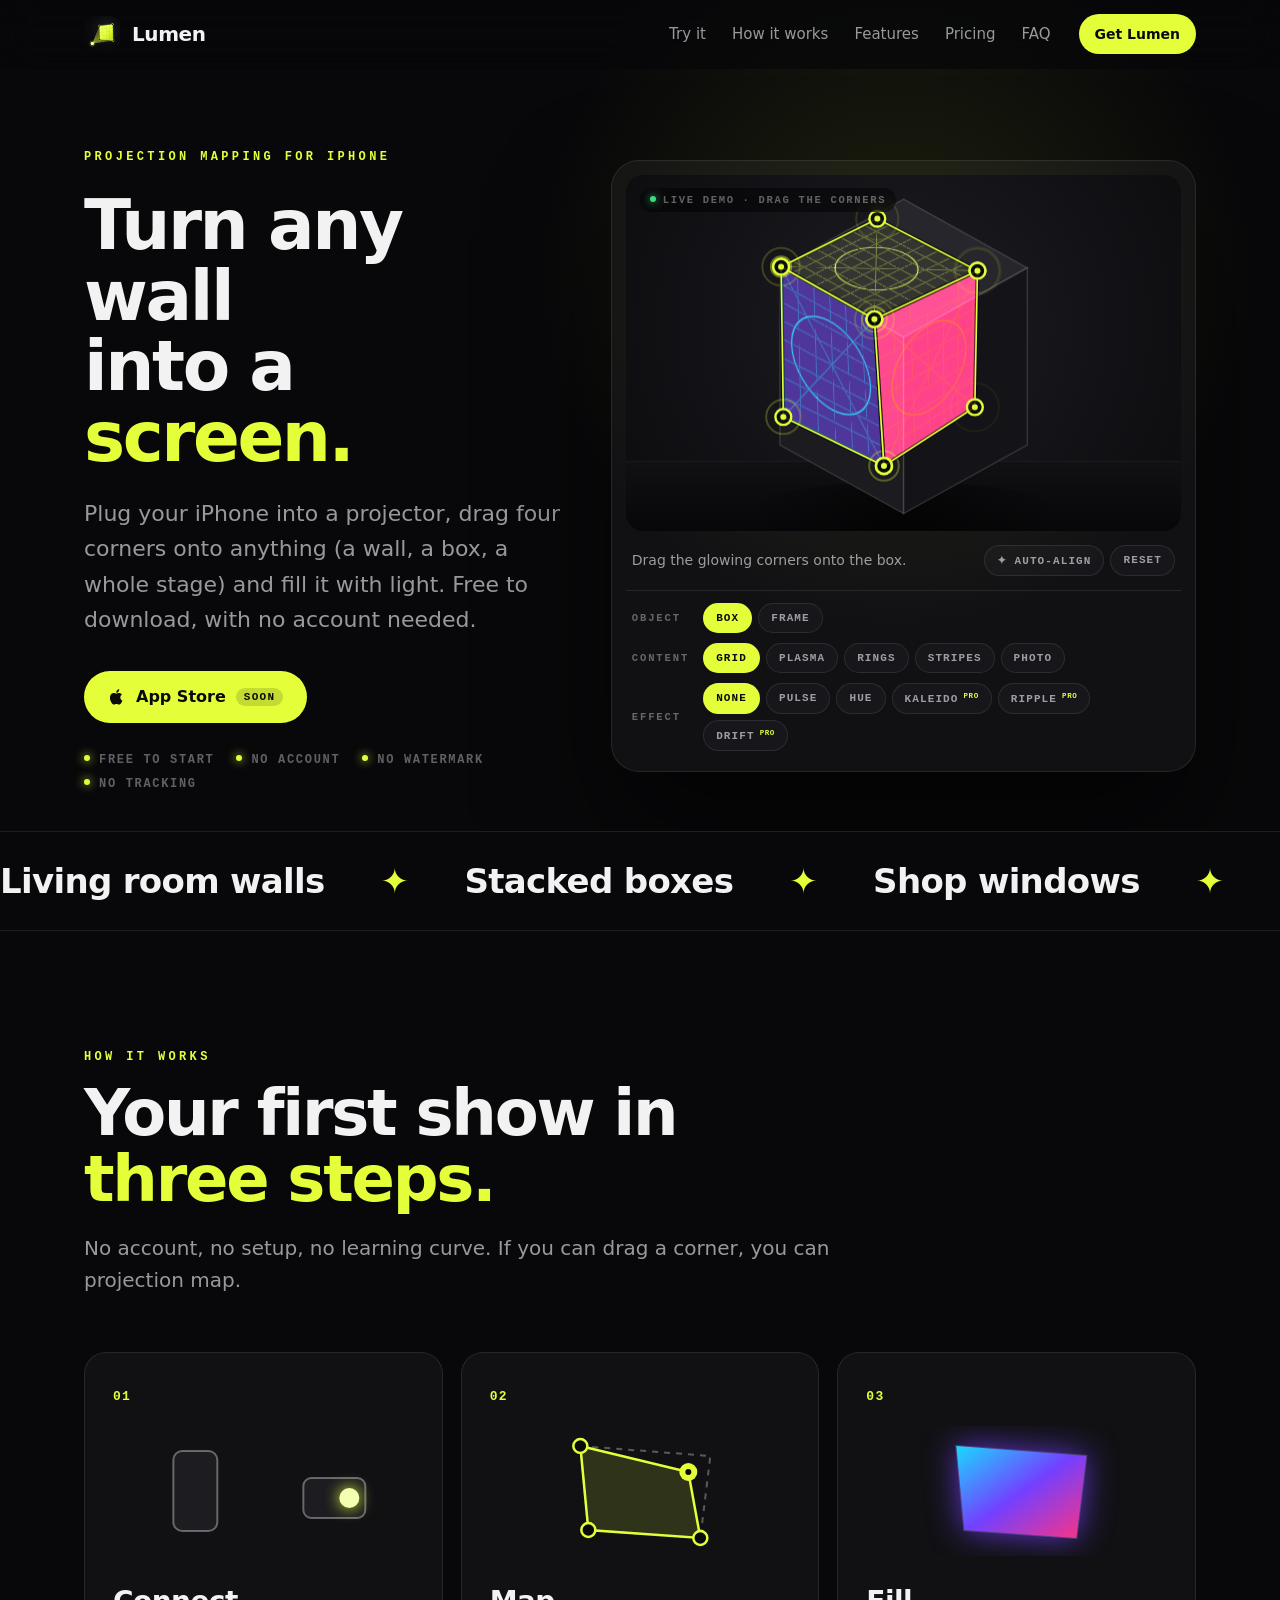
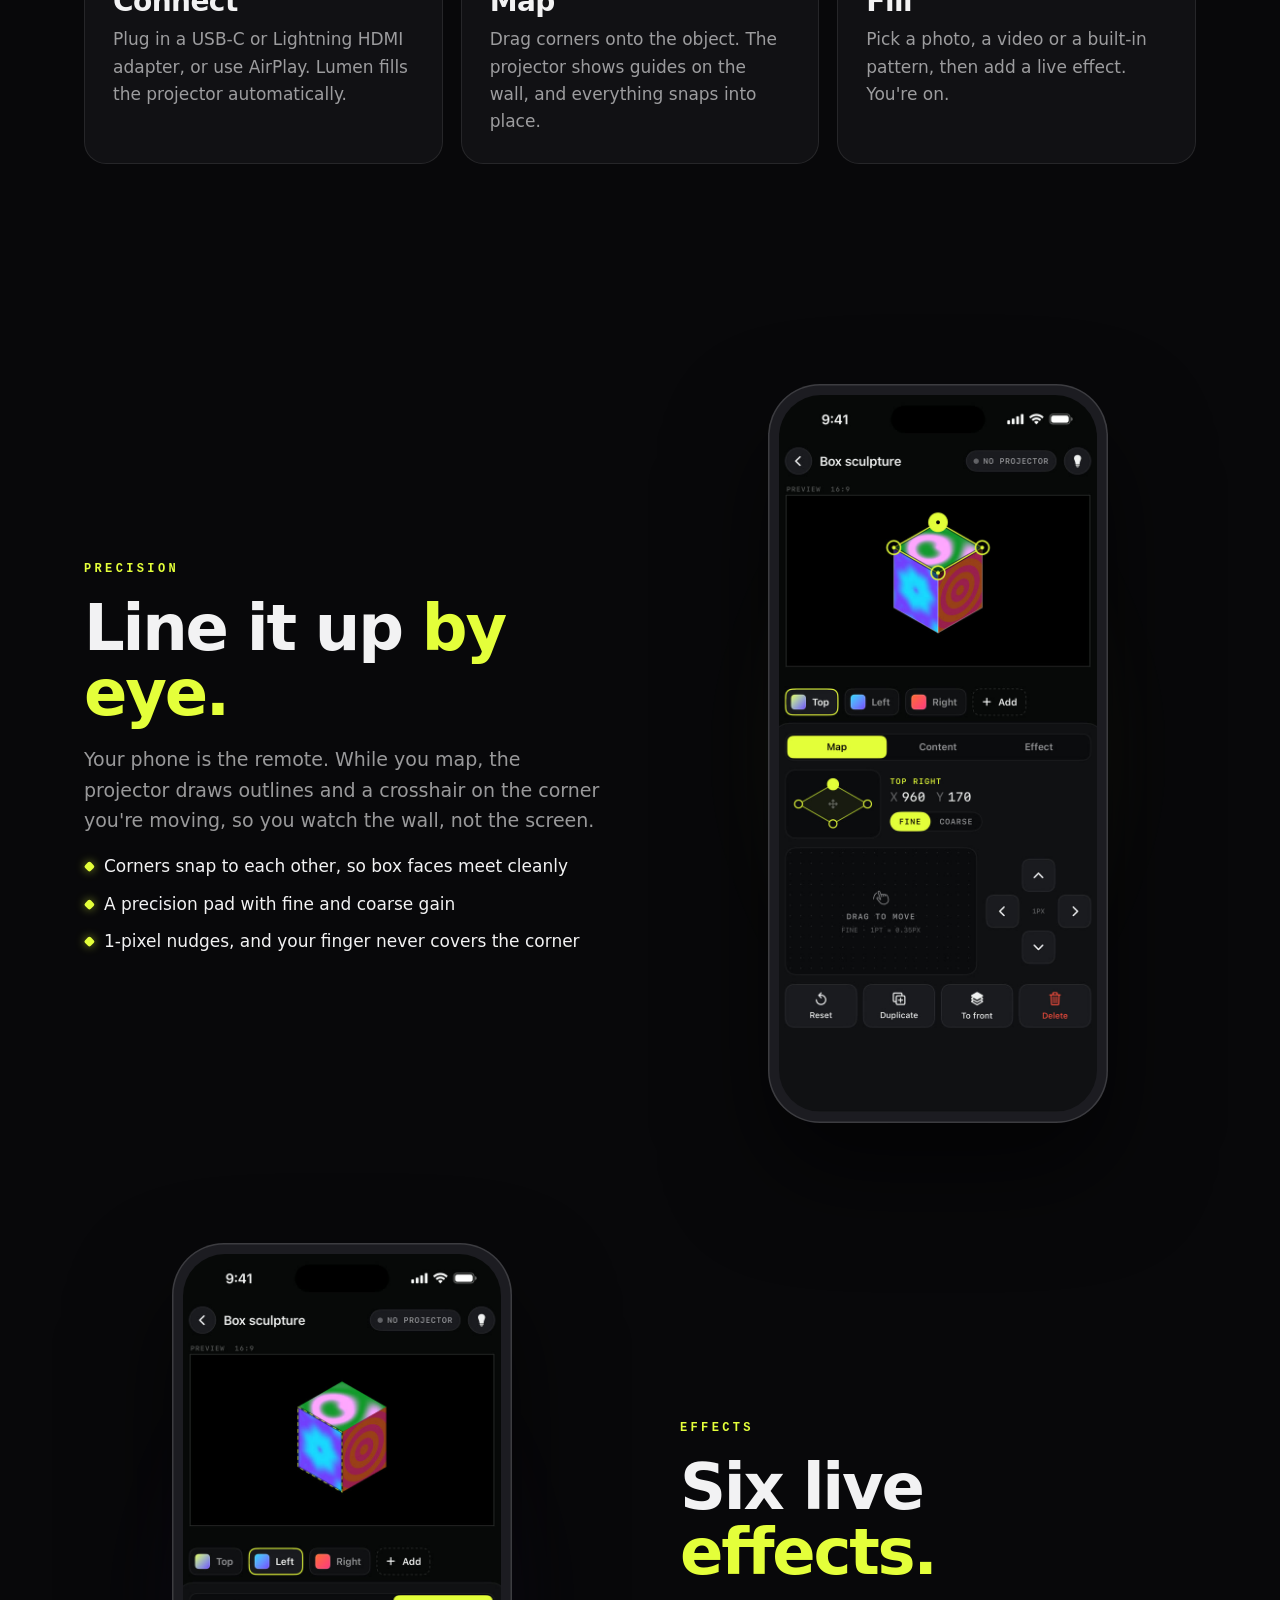
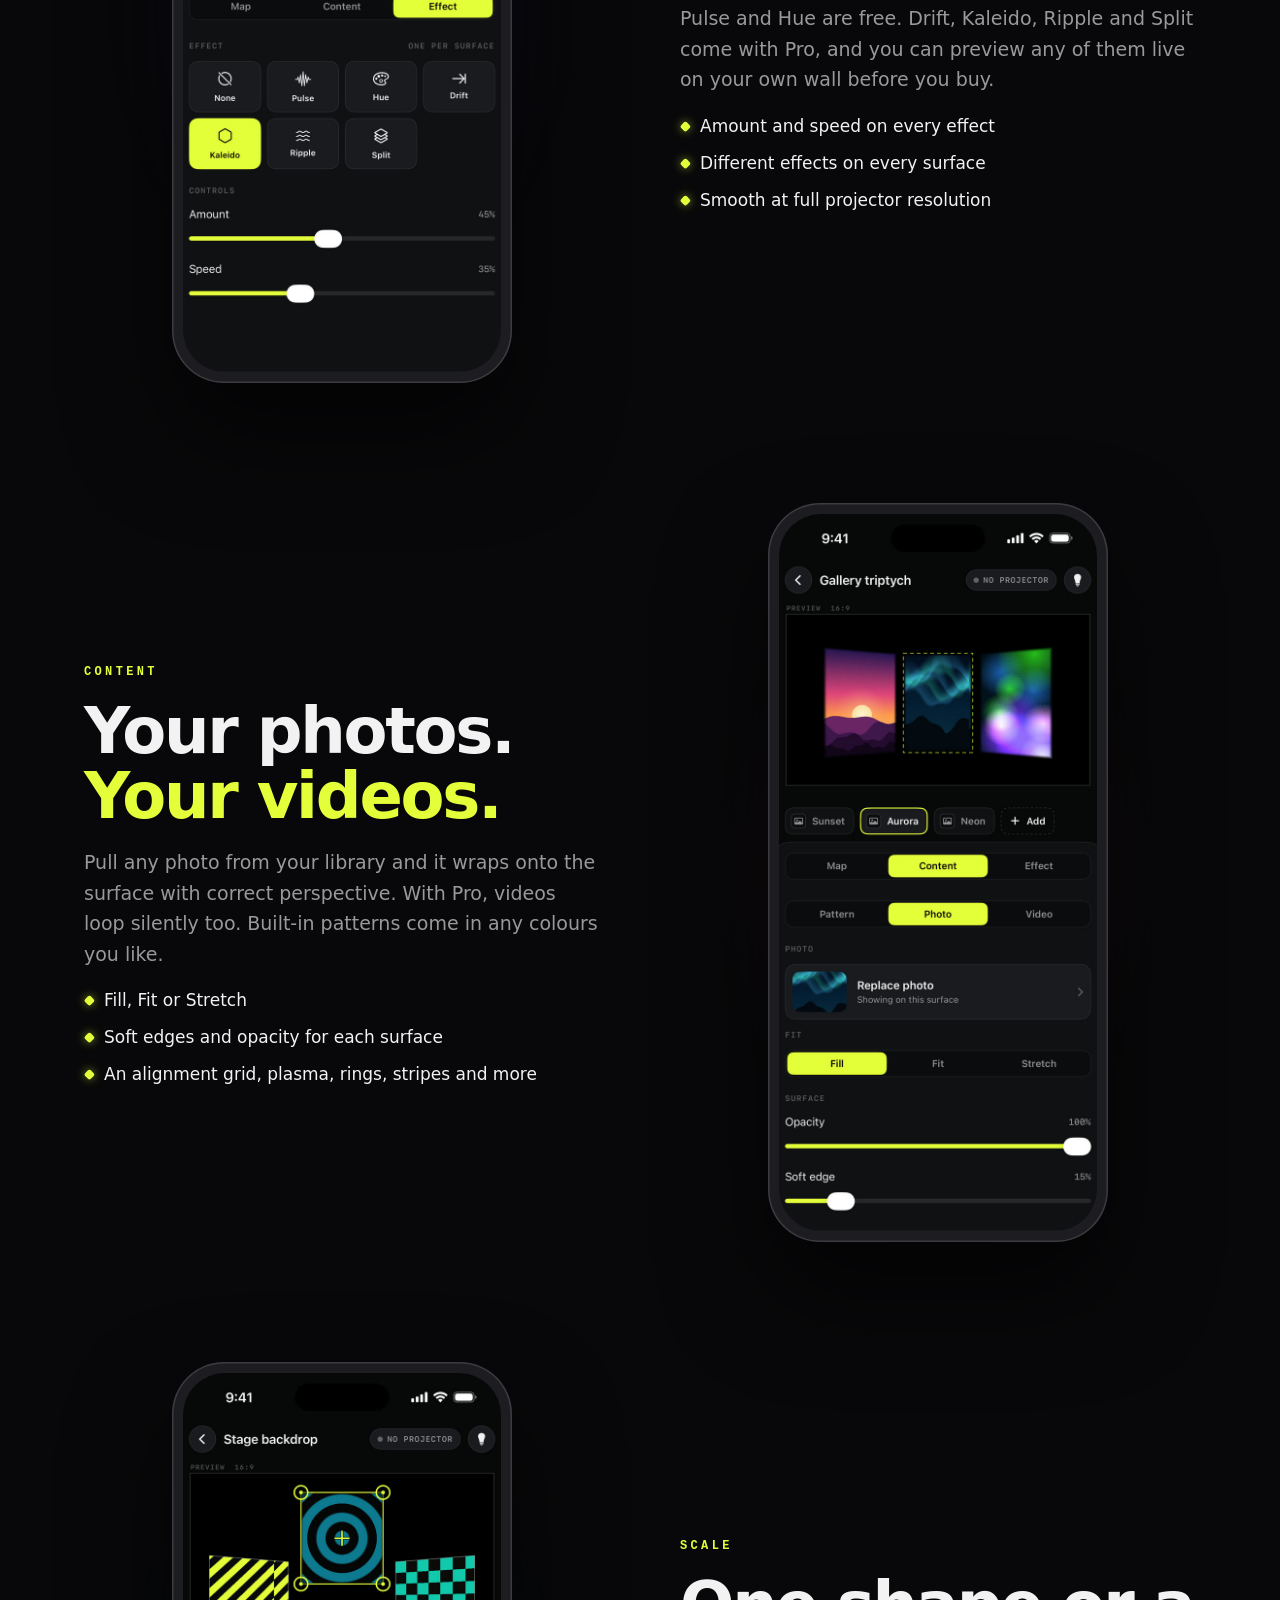
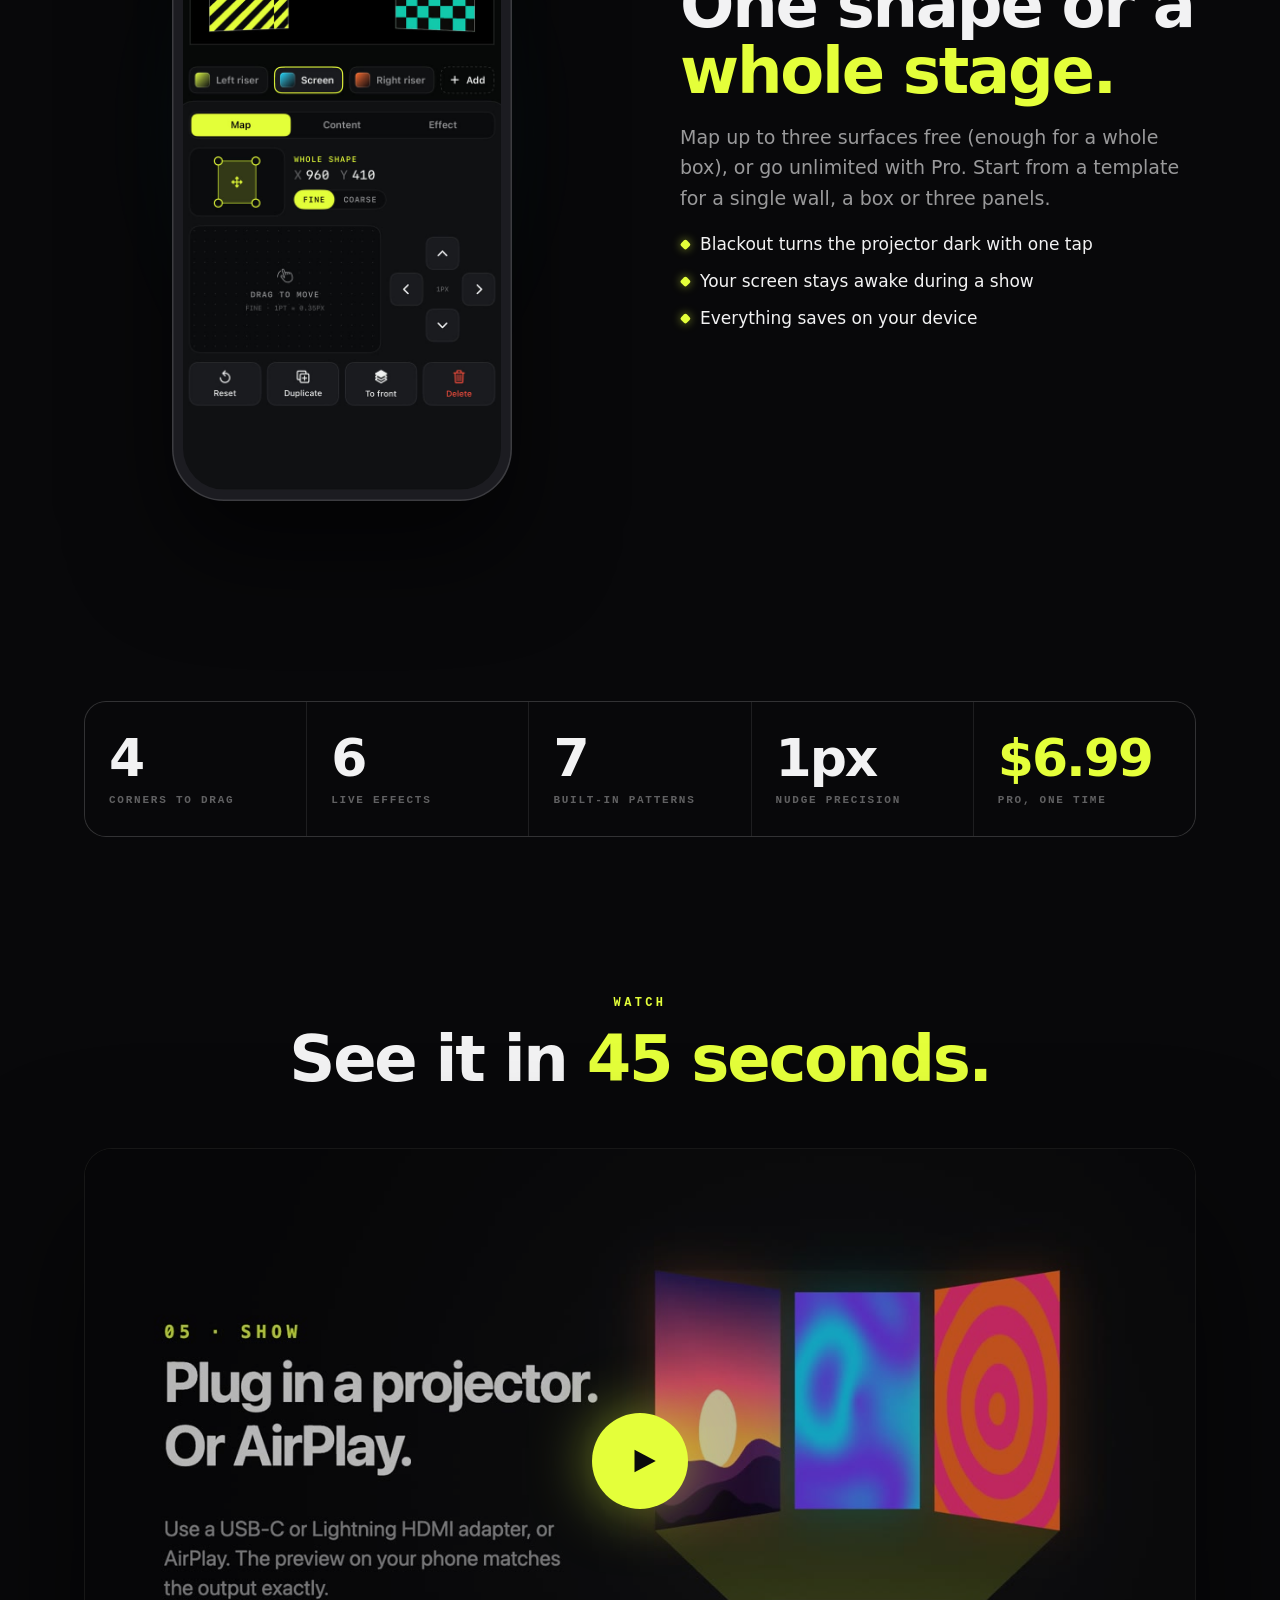
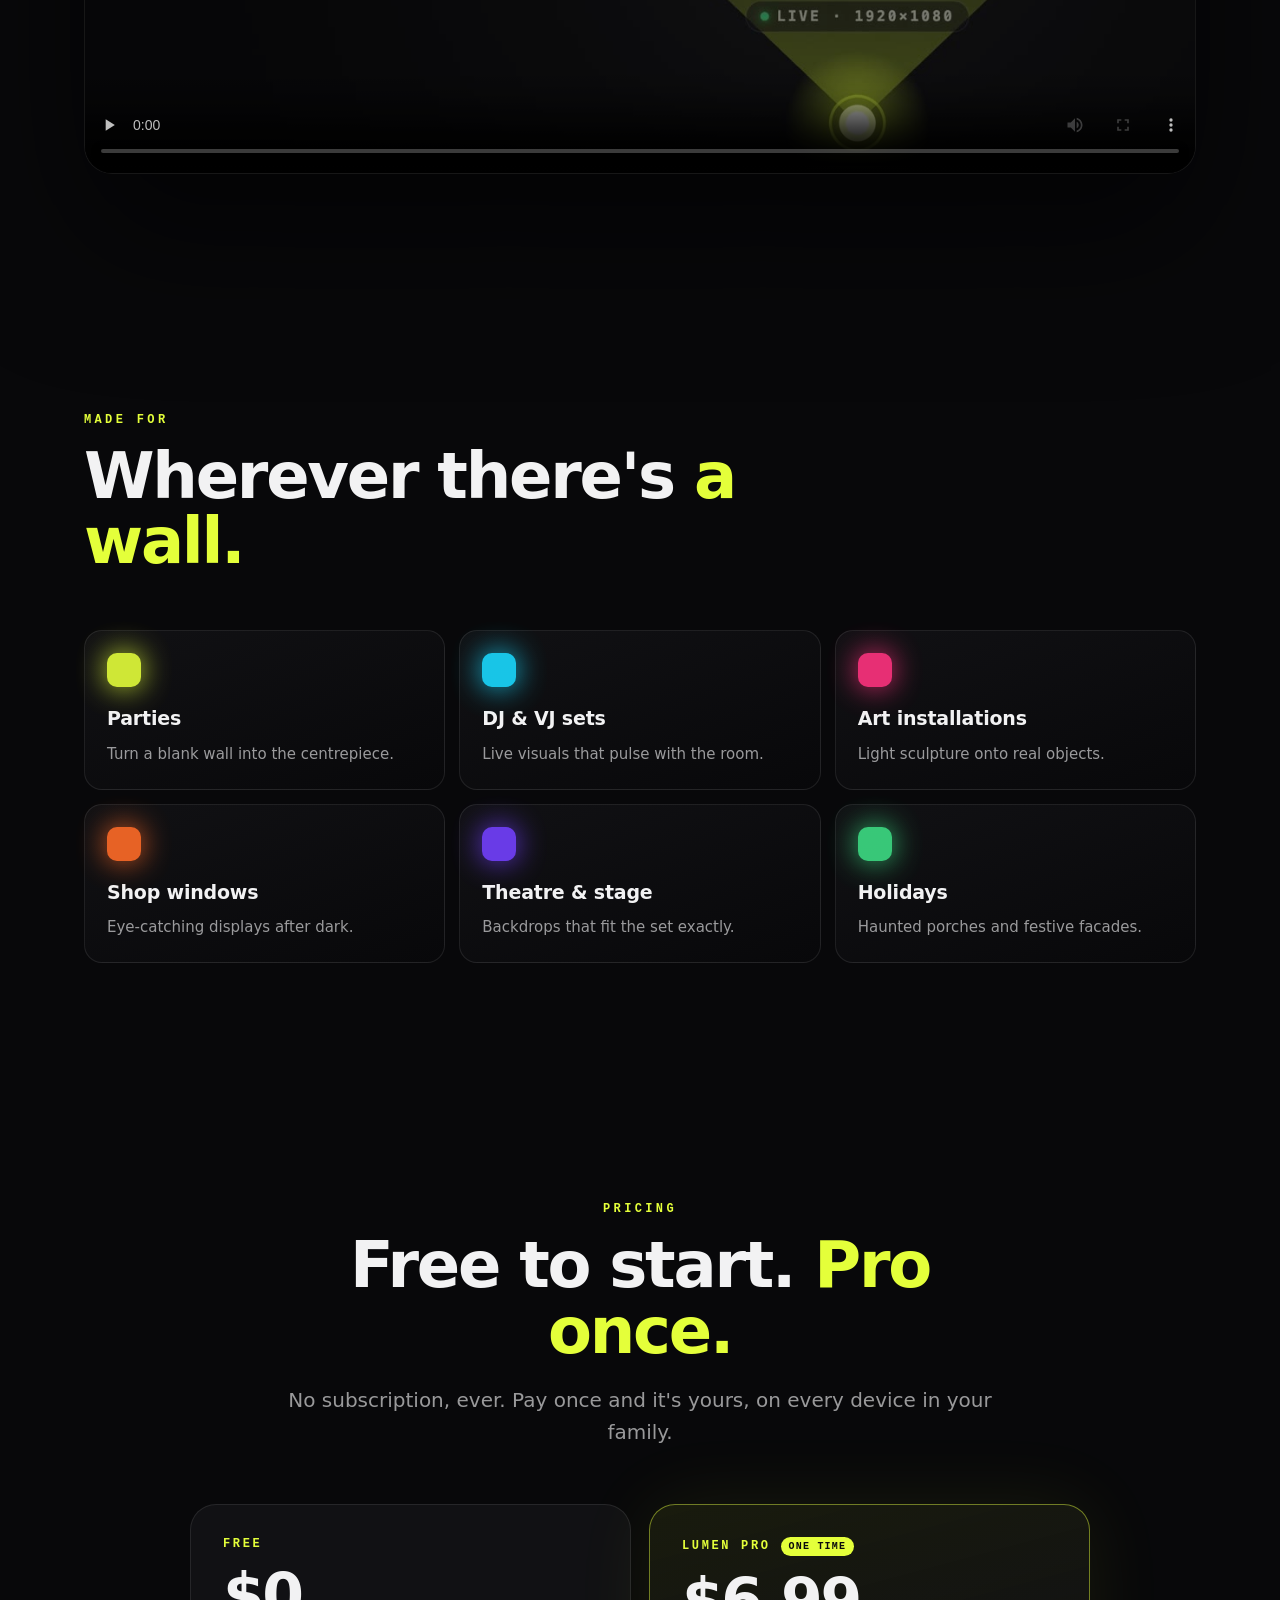
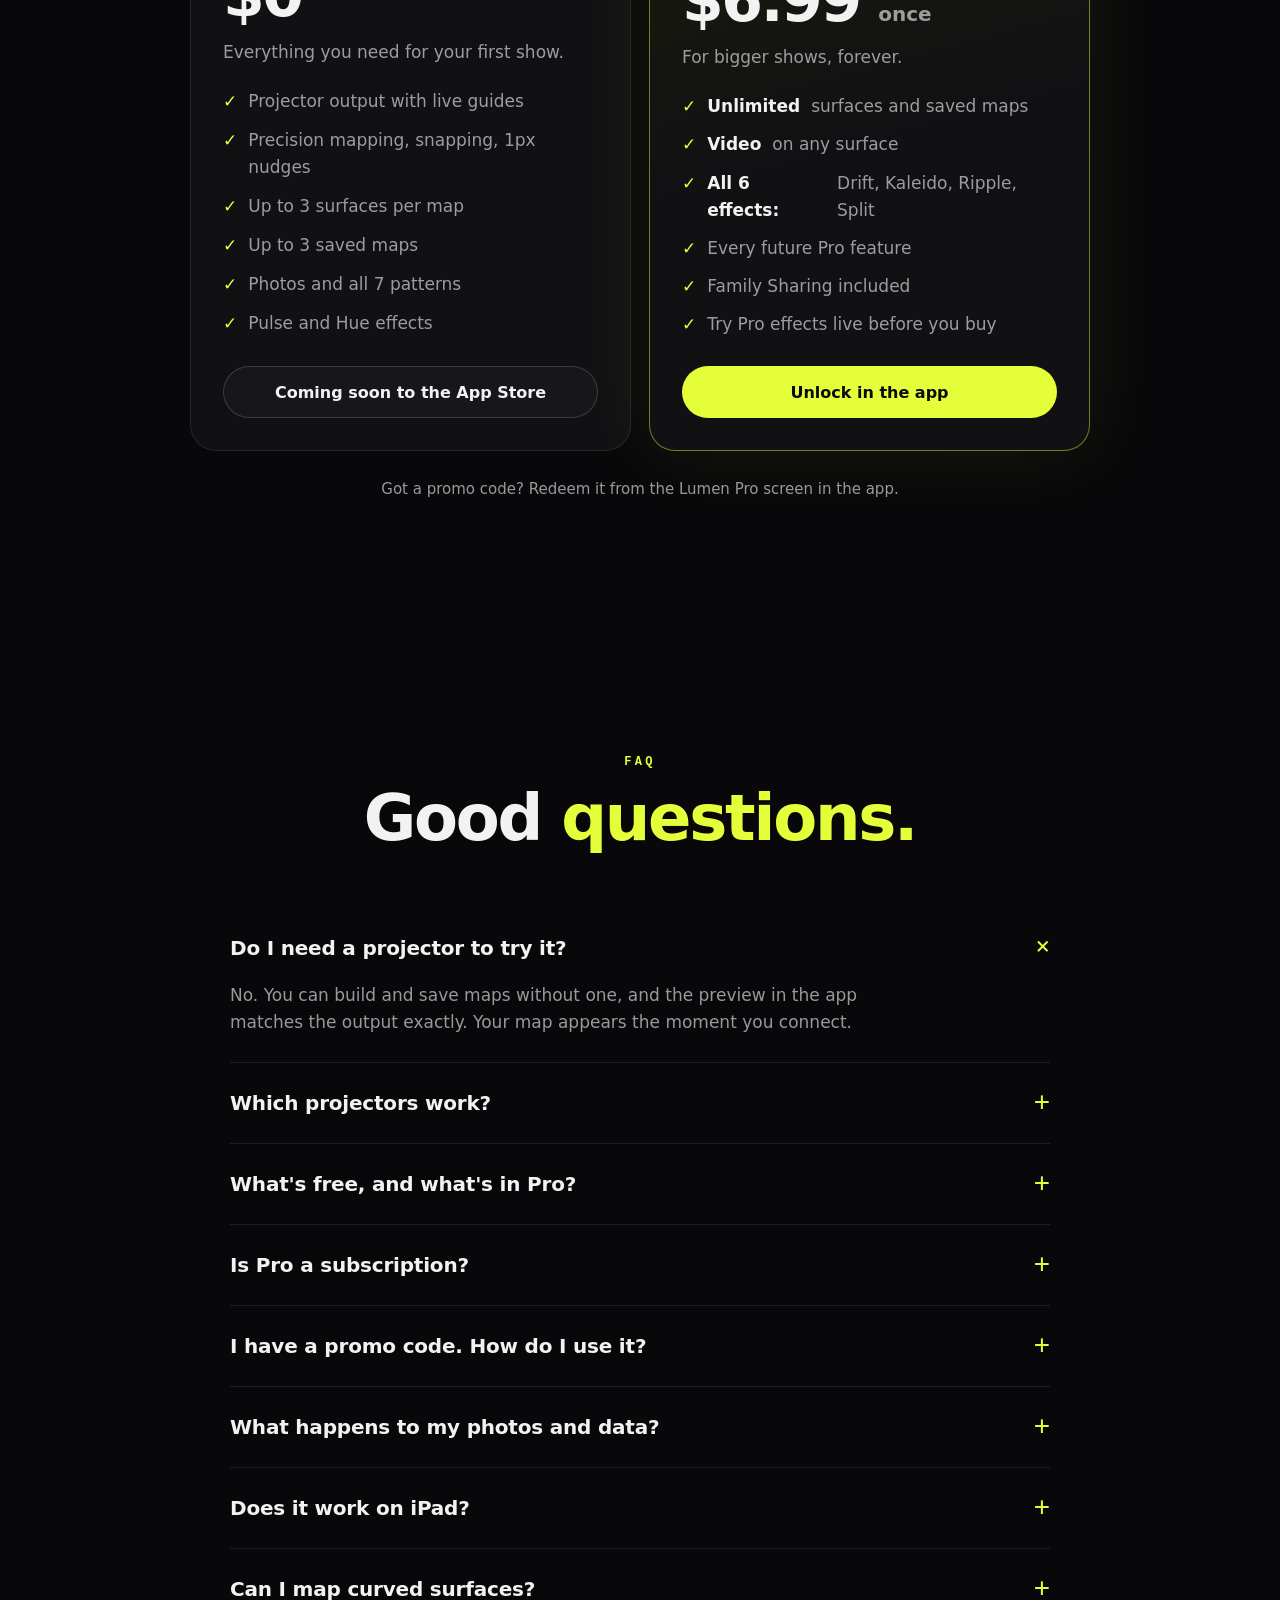
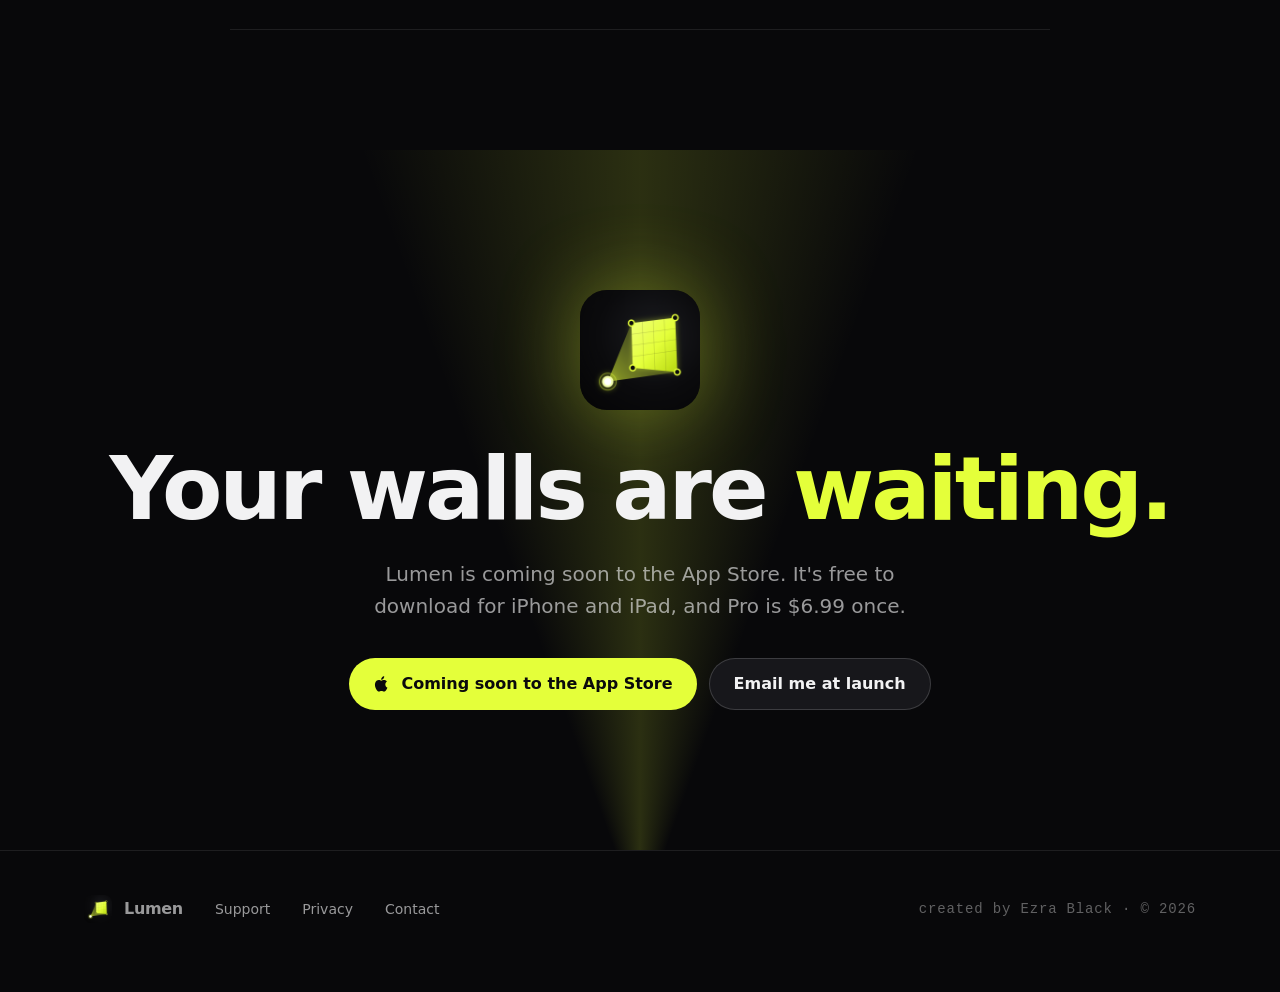
==== commit dbd9e5d0: "Update site Co-Authored-By: Claude Opus 5.5 <noreply@anthropic.com>" ====
--- a/index.html
+++ b/index.html
@@ -4,13 +4,13 @@
 <meta charset="utf-8">
 <meta name="viewport" content="width=device-width, initial-scale=1, viewport-fit=cover">
 <title>Lumen: Projection Mapping for iPhone</title>
-<meta name="description" content="Turn any wall into a screen. Lumen is free projection mapping for iPhone and iPad: drag four corners onto anything and fill it with photos, video, patterns and live effects.">
+<meta name="description" content="Turn any wall into a screen. Lumen is projection mapping for iPhone and iPad, free to download: drag four corners onto anything and fill it with light. Lumen Pro is $6.99 once.">
 <meta name="theme-color" content="#08080A">
 <link rel="icon" href="img/icon.png">
 <link rel="apple-touch-icon" href="img/icon.png">
 <meta property="og:type" content="website">
 <meta property="og:title" content="Lumen: Turn any wall into a screen">
-<meta property="og:description" content="Free projection mapping for iPhone. Drag four corners onto anything and fill it with light.">
+<meta property="og:description" content="Projection mapping for iPhone, free to download. Drag four corners onto anything and fill it with light.">
 <meta property="og:image" content="https://ezra-black.github.io/lumen/img/og.png">
 <meta property="og:url" content="https://ezra-black.github.io/lumen/">
 <meta name="twitter:card" content="summary_large_image">
@@ -50,6 +50,8 @@
   .chip:hover { color: var(--text); border-color: var(--line-strong); }
   .chip.on { background: var(--beam); color: #0A0A0C; border-color: transparent; }
   .chip.icon { padding: 8px 12px; }
+  .chip sup.pro { font-size: 7.5px; letter-spacing: .08em; margin-left: 5px; vertical-align: 4px; color: var(--beam); }
+  .chip.on sup.pro { color: #0A0A0C; }
   .demo-controls { display: grid; grid-template-columns: auto 1fr; gap: 10px 14px; align-items: center; padding: 12px 6px 6px; border-top: 1px solid var(--line); margin-top: 10px; }
   .demo-controls .k { font: 600 10.5px var(--mono); letter-spacing: .18em; color: var(--faint); }
   @media (max-width: 560px) { .demo-controls { grid-template-columns: 1fr; } .demo { border-radius: 22px; padding: 10px; } #stage { aspect-ratio: 660 / 560; } .hide-sm { display: none; } }
@@ -122,6 +124,21 @@
   .use span { color: var(--muted); font-size: 15px; }
   .use .dot { width: 34px; height: 34px; border-radius: 10px; margin-bottom: 16px; background: var(--c); box-shadow: 0 0 30px var(--c); opacity: .9; }
 
+  /* ---------- pricing ---------- */
+  .plans { display: grid; gap: 18px; grid-template-columns: 1fr; max-width: 900px; margin: 0 auto; }
+  @media (min-width: 820px) { .plans { grid-template-columns: 1fr 1fr; } }
+  .plan { position: relative; background: var(--panel); border: 1px solid var(--line); border-radius: 26px; padding: 32px; display: flex; flex-direction: column; gap: 14px; }
+  .plan.pro { border-color: rgba(228,255,58,.45); background: linear-gradient(165deg, rgba(228,255,58,.08), var(--panel) 45%); box-shadow: 0 0 80px rgba(228,255,58,.08); }
+  .plan .k { font: 600 12px var(--mono); letter-spacing: .22em; color: var(--beam); display: flex; align-items: center; gap: 10px; }
+  .plan .tag-pro { font: 700 10px var(--mono); letter-spacing: .12em; color: #0A0A0C; background: var(--beam); padding: 4px 8px; border-radius: 99px; }
+  .plan .price { font-size: 60px; font-weight: 750; letter-spacing: -.04em; line-height: 1; }
+  .plan .price small { font-size: 20px; color: var(--muted); font-weight: 600; letter-spacing: 0; }
+  .plan p { margin: 0; }
+  .plan ul { list-style: none; padding: 0; margin: 8px 0 14px; display: grid; gap: 11px; flex: 1; }
+  .plan li { display: flex; gap: 11px; align-items: baseline; color: var(--muted); }
+  .plan li b { color: var(--text); font-weight: 650; }
+  .plan li::before { content: "✓"; color: var(--beam); font-weight: 700; }
+
   /* ---------- faq ---------- */
   .faq { max-width: 820px; margin: 0 auto; }
   .faq details { border-bottom: 1px solid var(--line); padding: 6px 0; }
@@ -147,7 +164,7 @@
   <div class="wrap">
     <a class="brand" href="#top"><img src="img/icon.png" alt="">Lumen</a>
     <div class="nav-links">
-      <a href="#try">Try it</a><a href="#how">How it works</a><a href="#features">Features</a><a href="#faq">FAQ</a>
+      <a href="#try">Try it</a><a href="#how">How it works</a><a href="#features">Features</a><a href="#pricing">Pricing</a><a href="#faq">FAQ</a>
     </div>
     <a class="btn btn-beam" href="#get">Get Lumen</a>
   </div>
@@ -159,13 +176,13 @@
     <div>
       <span class="label reveal">Projection mapping for iPhone</span>
       <h1 class="reveal d1">Turn any wall<br>into a <em>screen.</em></h1>
-      <p class="lede reveal d2">Plug your iPhone into a projector, drag four corners onto anything (a wall, a box, a whole stage) and fill it with light. It's free, and there's no account.</p>
+      <p class="lede reveal d2">Plug your iPhone into a projector, drag four corners onto anything (a wall, a box, a whole stage) and fill it with light. Free to download, with no account needed.</p>
       <div class="cta-row reveal d3">
         <a class="btn btn-beam" href="#get">
           <svg class="apple" viewBox="0 0 24 24" fill="currentColor" aria-hidden="true"><path d="M16.4 12.6c0-2.6 2.1-3.8 2.2-3.9-1.2-1.8-3.1-2-3.7-2-1.6-.2-3.1.9-3.9.9-.8 0-2-.9-3.4-.9-1.7 0-3.3 1-4.2 2.6-1.8 3.1-.5 7.7 1.3 10.2.9 1.2 1.9 2.6 3.2 2.6 1.3-.1 1.8-.8 3.4-.8 1.6 0 2 .8 3.4.8 1.4 0 2.3-1.3 3.1-2.5 1-1.4 1.4-2.8 1.4-2.9-.1 0-2.8-1.1-2.8-4.1zM13.9 5c.7-.9 1.2-2 1-3.2-1 0-2.3.7-3 1.5-.7.8-1.2 2-1.1 3.1 1.2.1 2.3-.6 3.1-1.4z"/></svg>
           App Store <span class="soon">SOON</span></a>
       </div>
-      <div class="trust reveal d3"><span>Free</span><span>No account</span><span>No watermark</span><span>No tracking</span></div>
+      <div class="trust reveal d3"><span>Free to start</span><span>No account</span><span>No watermark</span><span>No tracking</span></div>
     </div>
 
     <div class="demo reveal d2" id="try">
@@ -186,7 +203,7 @@
         <span class="k">CONTENT</span>
         <div class="chips"><button class="chip on" data-content="grid">Grid</button><button class="chip" data-content="plasma">Plasma</button><button class="chip" data-content="rings">Rings</button><button class="chip" data-content="stripes">Stripes</button><button class="chip" data-content="photo">Photo</button></div>
         <span class="k">EFFECT</span>
-        <div class="chips"><button class="chip on" data-effect="none">None</button><button class="chip" data-effect="pulse">Pulse</button><button class="chip" data-effect="hue">Hue</button><button class="chip" data-effect="kaleido">Kaleido</button><button class="chip" data-effect="ripple">Ripple</button><button class="chip" data-effect="drift">Drift</button></div>
+        <div class="chips"><button class="chip on" data-effect="none">None</button><button class="chip" data-effect="pulse">Pulse</button><button class="chip" data-effect="hue">Hue</button><button class="chip" data-effect="kaleido">Kaleido<sup class="pro">PRO</sup></button><button class="chip" data-effect="ripple">Ripple<sup class="pro">PRO</sup></button><button class="chip" data-effect="drift">Drift<sup class="pro">PRO</sup></button></div>
       </div>
     </div>
   </div>
@@ -258,8 +275,8 @@
       <div class="copy reveal">
         <span class="label">Effects</span>
         <h2>Six live <em>effects.</em></h2>
-        <p>Pulse, Hue, Drift, Kaleido, Ripple and Split, each with amount and speed. They run live on the GPU, so what you see on your phone is exactly what hits the wall.</p>
-        <ul><li>One tap to try each look</li><li>Different effects on every surface</li><li>Smooth at full projector resolution</li></ul>
+        <p>Pulse and Hue are free. Drift, Kaleido, Ripple and Split come with Pro, and you can preview any of them live on your own wall before you buy.</p>
+        <ul><li>Amount and speed on every effect</li><li>Different effects on every surface</li><li>Smooth at full projector resolution</li></ul>
       </div>
       <div class="phone-wrap reveal d1" style="--glow: rgba(115,64,255,.3)"><div class="phone"><img src="img/app-effect.jpg" alt="Lumen's Effect tab with Kaleido selected" loading="lazy"></div></div>
     </div>
@@ -267,7 +284,7 @@
       <div class="copy reveal">
         <span class="label">Content</span>
         <h2>Your photos. <em>Your videos.</em></h2>
-        <p>Pull anything from your library and it wraps onto the surface with correct perspective. Videos loop silently, and built-in patterns come in any colours you like.</p>
+        <p>Pull any photo from your library and it wraps onto the surface with correct perspective. With Pro, videos loop silently too. Built-in patterns come in any colours you like.</p>
         <ul><li>Fill, Fit or Stretch</li><li>Soft edges and opacity for each surface</li><li>An alignment grid, plasma, rings, stripes and more</li></ul>
       </div>
       <div class="phone-wrap reveal d1" style="--glow: rgba(255,90,120,.26)"><div class="phone"><img src="img/app-photo.jpg" alt="A photo triptych mapped onto three panels" loading="lazy"></div></div>
@@ -276,7 +293,7 @@
       <div class="copy reveal">
         <span class="label">Scale</span>
         <h2>One shape or a <em>whole stage.</em></h2>
-        <p>Add as many surfaces as you need, each with its own content and effect. Start from a template for a single wall, a box or three panels.</p>
+        <p>Map up to three surfaces free (enough for a whole box), or go unlimited with Pro. Start from a template for a single wall, a box or three panels.</p>
         <ul><li>Blackout turns the projector dark with one tap</li><li>Your screen stays awake during a show</li><li>Everything saves on your device</li></ul>
       </div>
       <div class="phone-wrap reveal d1" style="--glow: rgba(26,217,255,.22)"><div class="phone"><img src="img/app-stage.jpg" alt="A stage backdrop with three mapped surfaces" loading="lazy"></div></div>
@@ -291,7 +308,7 @@
       <div class="stat"><b>6</b><span>Live effects</span></div>
       <div class="stat"><b>7</b><span>Built-in patterns</span></div>
       <div class="stat"><b>1px</b><span>Nudge precision</span></div>
-      <div class="stat"><b><em>$0</em></b><span>Forever</span></div>
+      <div class="stat"><b><em>$6.99</em></b><span>Pro, one time</span></div>
     </div>
   </div>
 </section>
@@ -326,6 +343,41 @@
   </div>
 </section>
 
+<section id="pricing">
+  <div class="wrap">
+    <div class="section-head center reveal" style="text-align:center">
+      <span class="label">Pricing</span>
+      <h2>Free to start. <em>Pro once.</em></h2>
+      <p>No subscription, ever. Pay once and it's yours, on every device in your family.</p>
+    </div>
+    <div class="plans">
+      <div class="plan reveal">
+        <span class="k">FREE</span>
+        <div class="price">$0</div>
+        <p class="muted">Everything you need for your first show.</p>
+        <ul>
+          <li>Projector output with live guides</li><li>Precision mapping, snapping, 1px nudges</li>
+          <li>Up to 3 surfaces per map</li><li>Up to 3 saved maps</li>
+          <li>Photos and all 7 patterns</li><li>Pulse and Hue effects</li>
+        </ul>
+        <span class="btn btn-ghost" style="width:100%;justify-content:center">Coming soon to the App Store</span>
+      </div>
+      <div class="plan pro reveal d1">
+        <span class="k">LUMEN PRO <em class="tag-pro">ONE TIME</em></span>
+        <div class="price">$6.99 <small>once</small></div>
+        <p class="muted">For bigger shows, forever.</p>
+        <ul>
+          <li><b>Unlimited</b> surfaces and saved maps</li><li><b>Video</b> on any surface</li>
+          <li><b>All 6 effects:</b> Drift, Kaleido, Ripple, Split</li><li>Every future Pro feature</li>
+          <li>Family Sharing included</li><li>Try Pro effects live before you buy</li>
+        </ul>
+        <span class="btn btn-beam" style="width:100%;justify-content:center">Unlock in the app</span>
+      </div>
+    </div>
+    <p class="center muted reveal" style="text-align:center;margin-top:26px;font-size:15px">Got a promo code? Redeem it from the Lumen Pro screen in the app.</p>
+  </div>
+</section>
+
 <section id="faq">
   <div class="wrap">
     <div class="section-head center reveal" style="text-align:center">
@@ -335,7 +387,9 @@
     <div class="faq reveal">
       <details open><summary>Do I need a projector to try it?</summary><p>No. You can build and save maps without one, and the preview in the app matches the output exactly. Your map appears the moment you connect.</p></details>
       <details><summary>Which projectors work?</summary><p>Any projector with an HDMI input, using a USB-C or Lightning to HDMI adapter, plus Apple TV or AirPlay-compatible projectors through Screen Mirroring.</p></details>
-      <details><summary>Is it really free?</summary><p>Yes. No subscription, no ads, no watermark, and no effect packs to buy. Every feature is included.</p></details>
+      <details><summary>What's free, and what's in Pro?</summary><p>Free Lumen maps up to 3 surfaces per map, keeps 3 saved maps, and includes photos, every pattern, and the Pulse and Hue effects, with no watermark and no ads. Lumen Pro ($6.99 once) adds unlimited surfaces and maps, video, the Drift, Kaleido, Ripple and Split effects, and every future Pro feature.</p></details>
+      <details><summary>Is Pro a subscription?</summary><p>No. It's a single $6.99 purchase through the App Store, and it's yours forever, including on your other devices and with Family Sharing. Use "Restore purchase" on the Lumen Pro screen after reinstalling.</p></details>
+      <details><summary>I have a promo code. How do I use it?</summary><p>Open Lumen, tap "Lumen Pro" in the library (or any feature marked PRO), then tap "Redeem code". Apple's code sheet opens, and Pro unlocks as soon as the code is accepted.</p></details>
       <details><summary>What happens to my photos and data?</summary><p>Nothing leaves your device. Lumen has no account and no analytics, and it collects no data. You choose media with the system photo picker, so it never sees the rest of your library. See the <a href="privacy.html" style="color:var(--beam)">privacy policy</a>.</p></details>
       <details><summary>Does it work on iPad?</summary><p>Yes. Lumen runs on iPhone and iPad with iOS 18 or later, and the bigger canvas on iPad is lovely for precise mapping.</p></details>
       <details><summary>Can I map curved surfaces?</summary><p>Lumen maps four-corner surfaces, which covers walls, boxes, frames, screens and most stage pieces. You can combine as many surfaces as you need for more complex objects.</p></details>
@@ -348,7 +402,7 @@
   <div class="wrap" style="position:relative">
     <img src="img/icon.png" alt="Lumen app icon" class="reveal">
     <h2 class="reveal d1">Your walls are <em>waiting.</em></h2>
-    <p class="reveal d2">Lumen is coming soon to the App Store, free for iPhone and iPad.</p>
+    <p class="reveal d2">Lumen is coming soon to the App Store. It's free to download for iPhone and iPad, and Pro is $6.99 once.</p>
     <div class="cta-row reveal d3">
       <span class="btn btn-beam" aria-disabled="true">
         <svg class="apple" viewBox="0 0 24 24" fill="currentColor" aria-hidden="true"><path d="M16.4 12.6c0-2.6 2.1-3.8 2.2-3.9-1.2-1.8-3.1-2-3.7-2-1.6-.2-3.1.9-3.9.9-.8 0-2-.9-3.4-.9-1.7 0-3.3 1-4.2 2.6-1.8 3.1-.5 7.7 1.3 10.2.9 1.2 1.9 2.6 3.2 2.6 1.3-.1 1.8-.8 3.4-.8 1.6 0 2 .8 3.4.8 1.4 0 2.3-1.3 3.1-2.5 1-1.4 1.4-2.8 1.4-2.9-.1 0-2.8-1.1-2.8-4.1zM13.9 5c.7-.9 1.2-2 1-3.2-1 0-2.3.7-3 1.5-.7.8-1.2 2-1.1 3.1 1.2.1 2.3-.6 3.1-1.4z"/></svg>
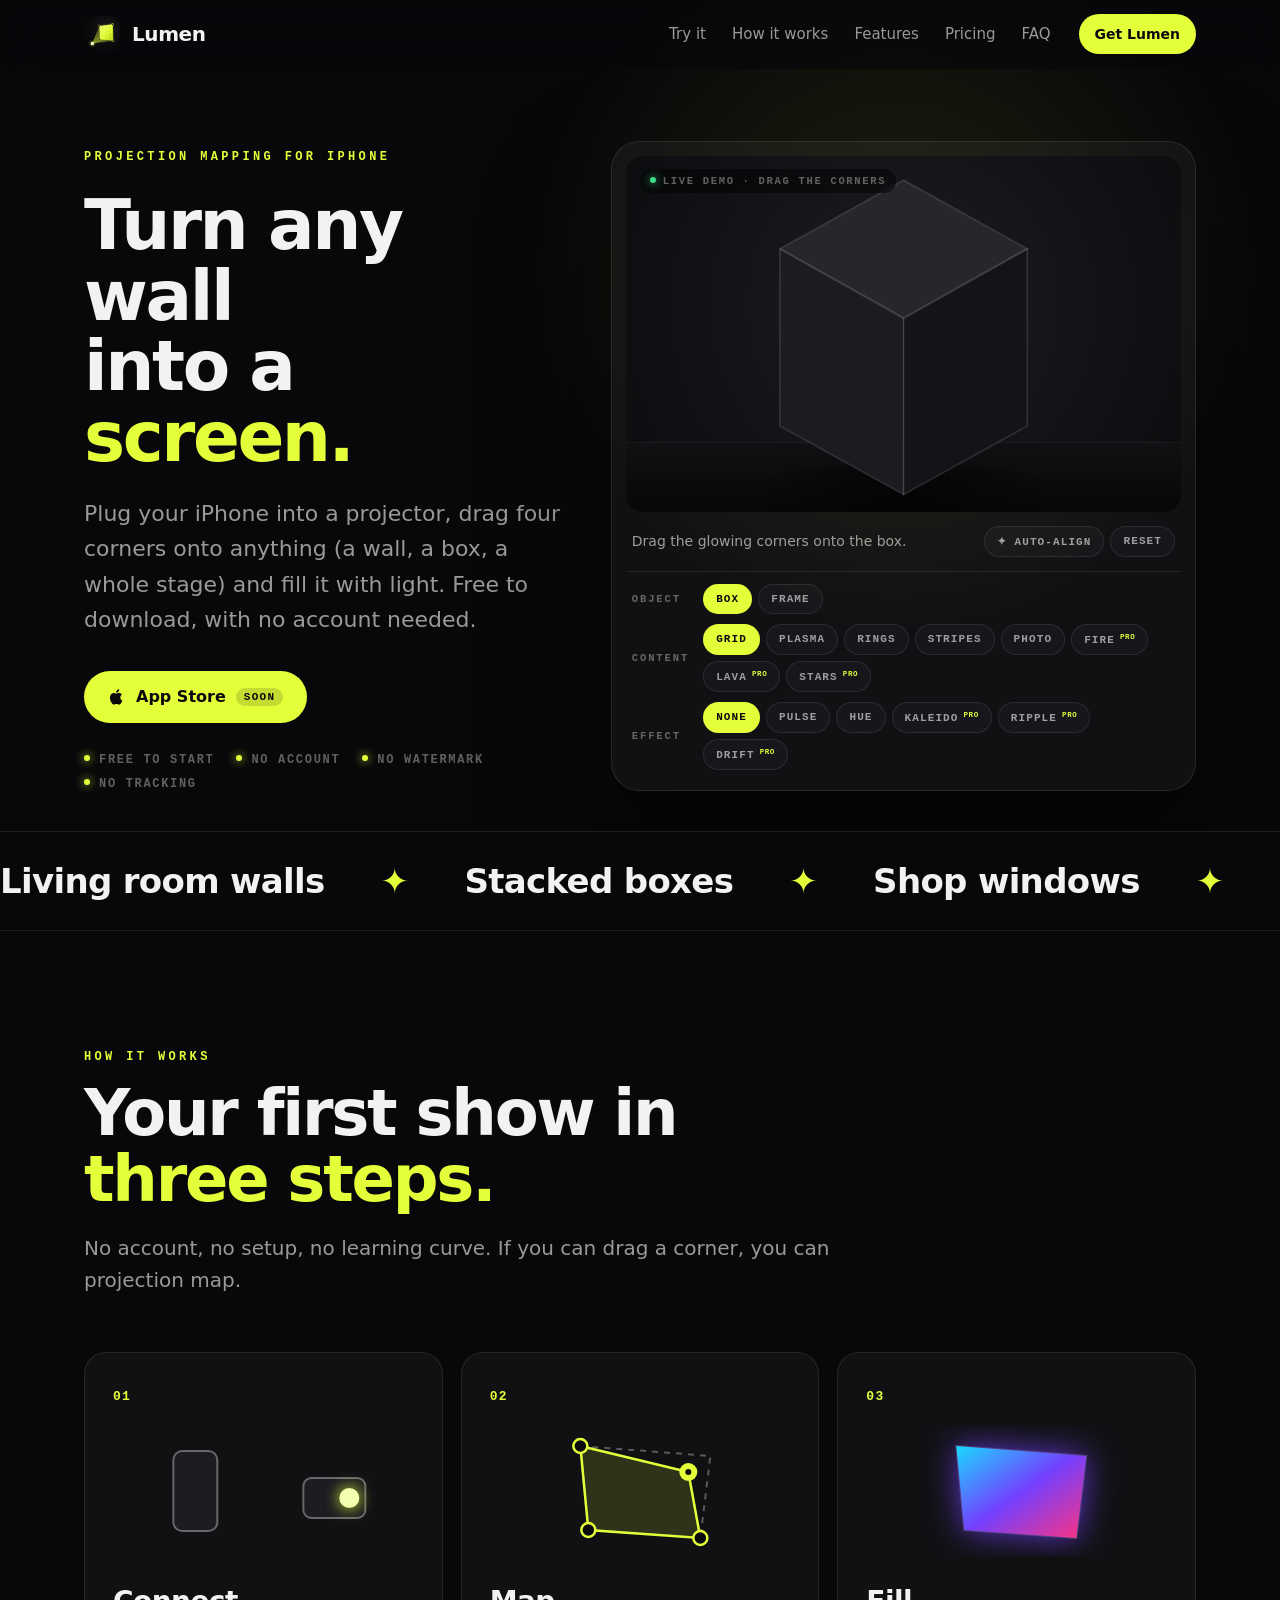
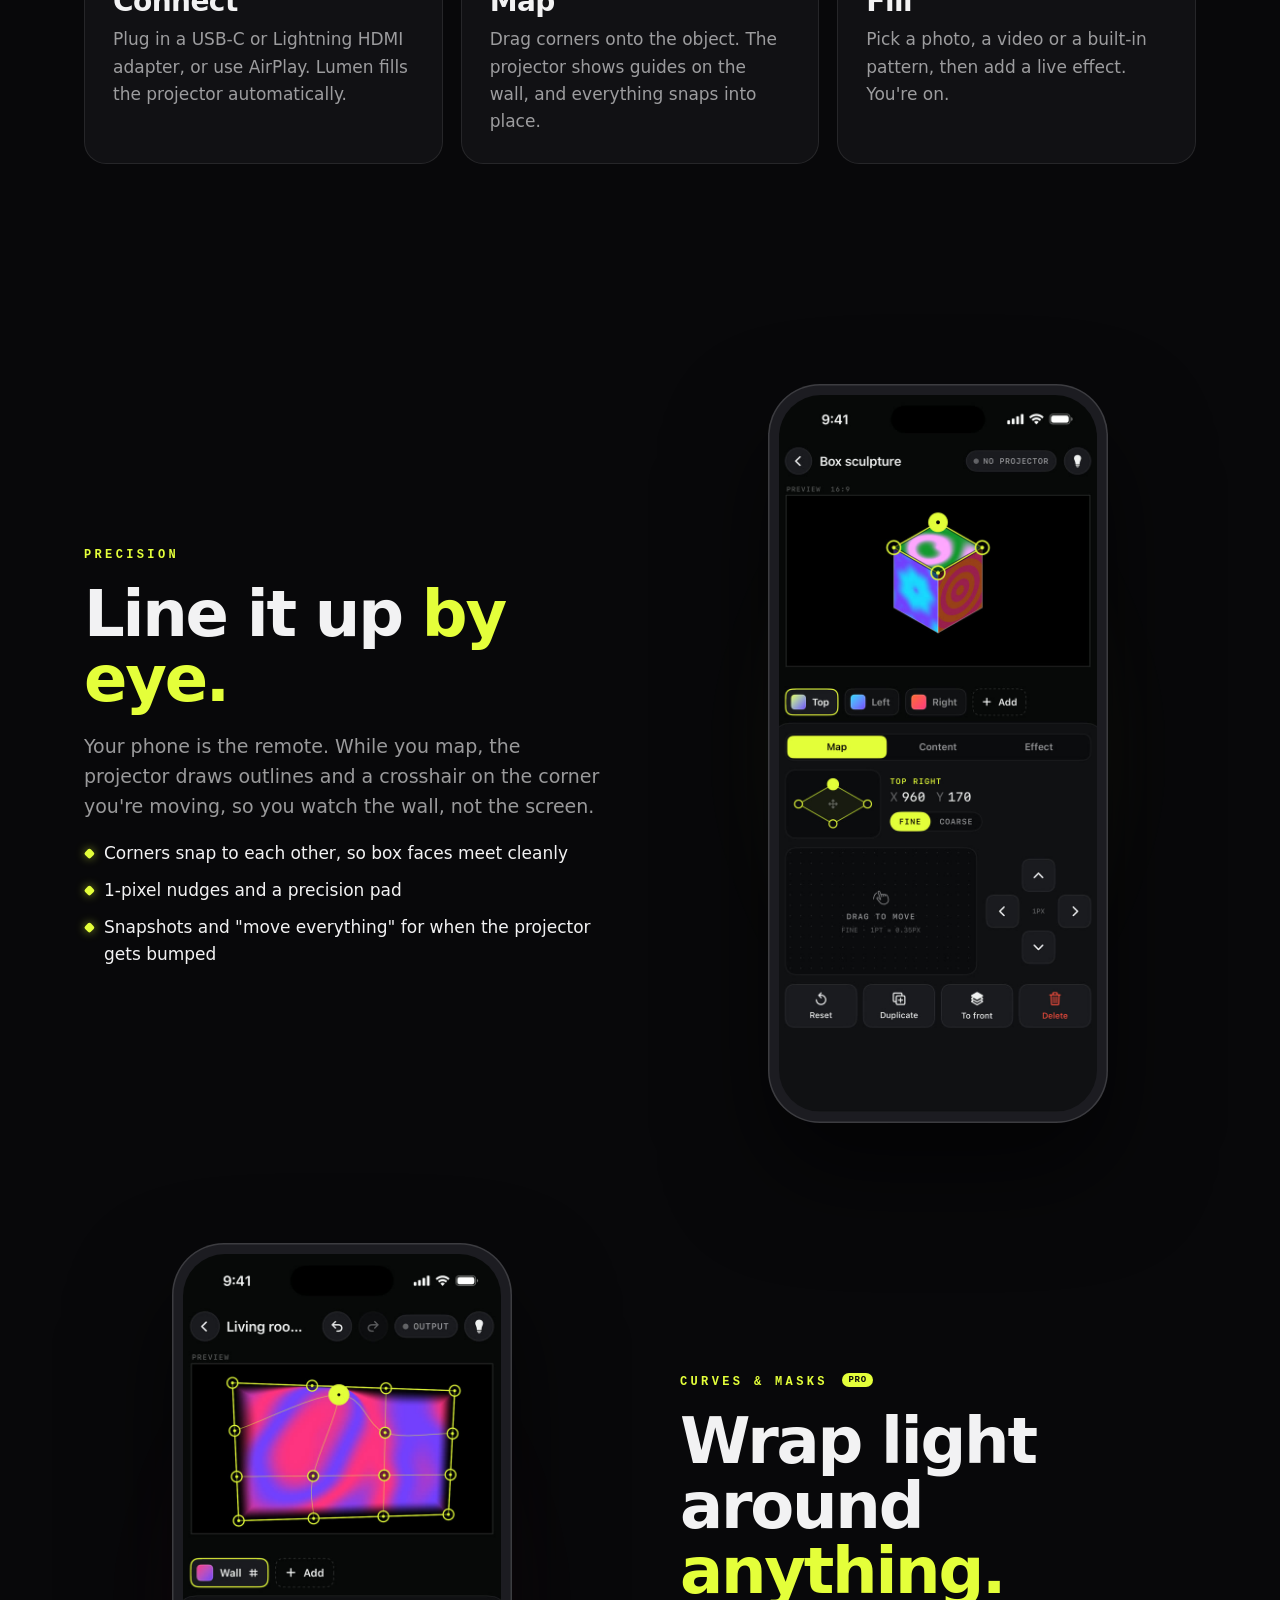
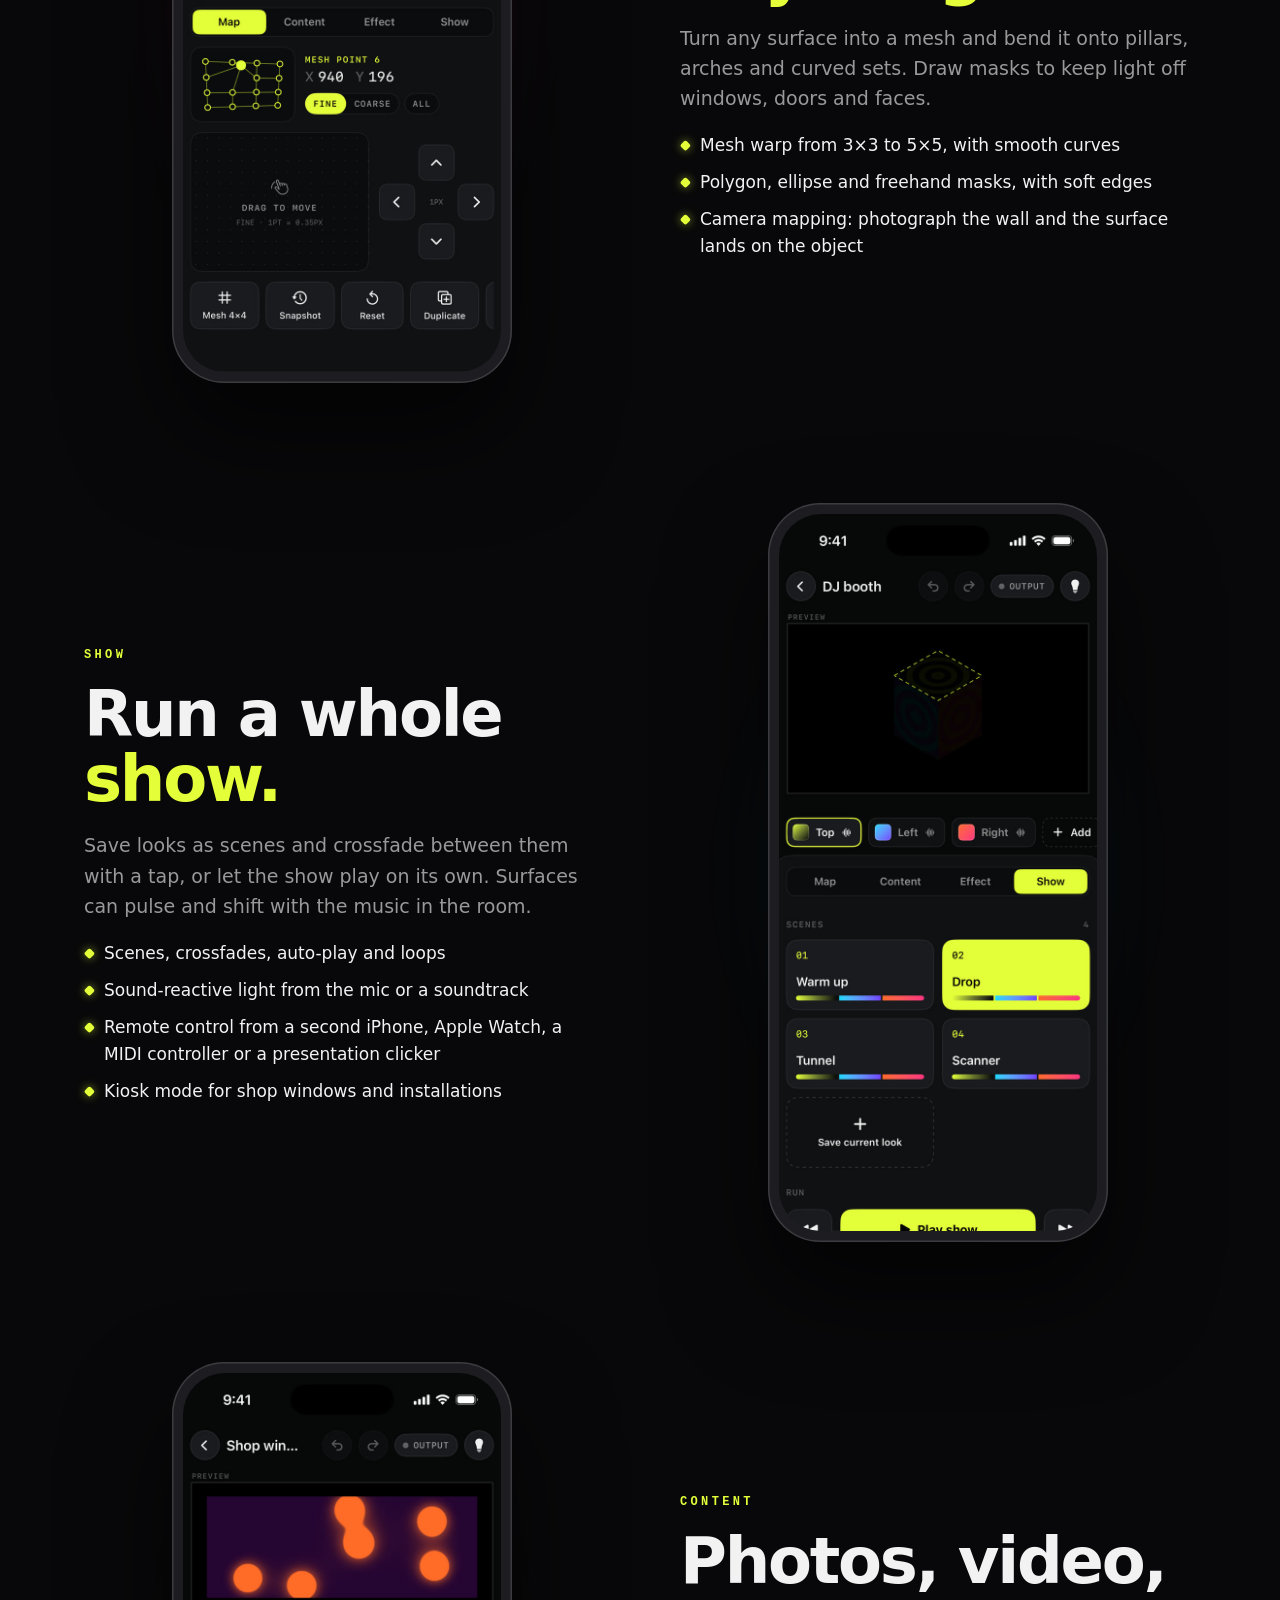
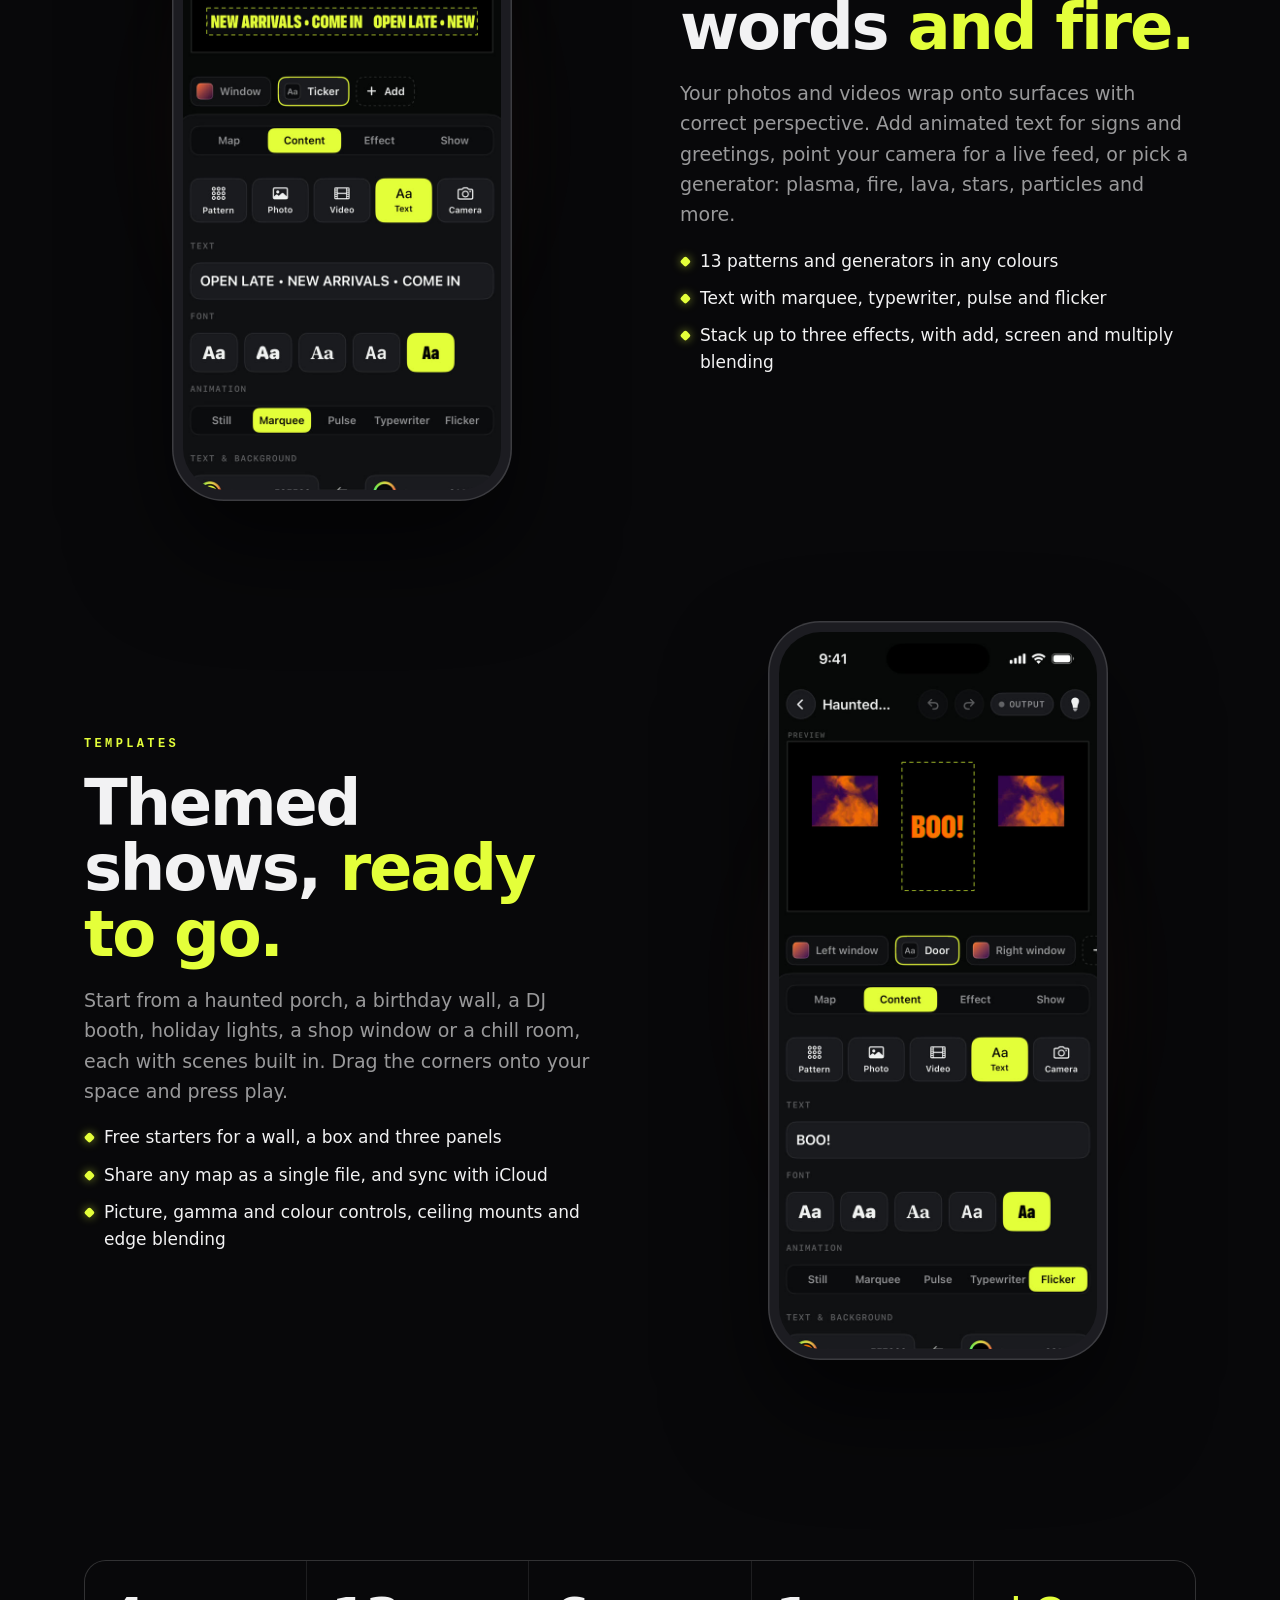
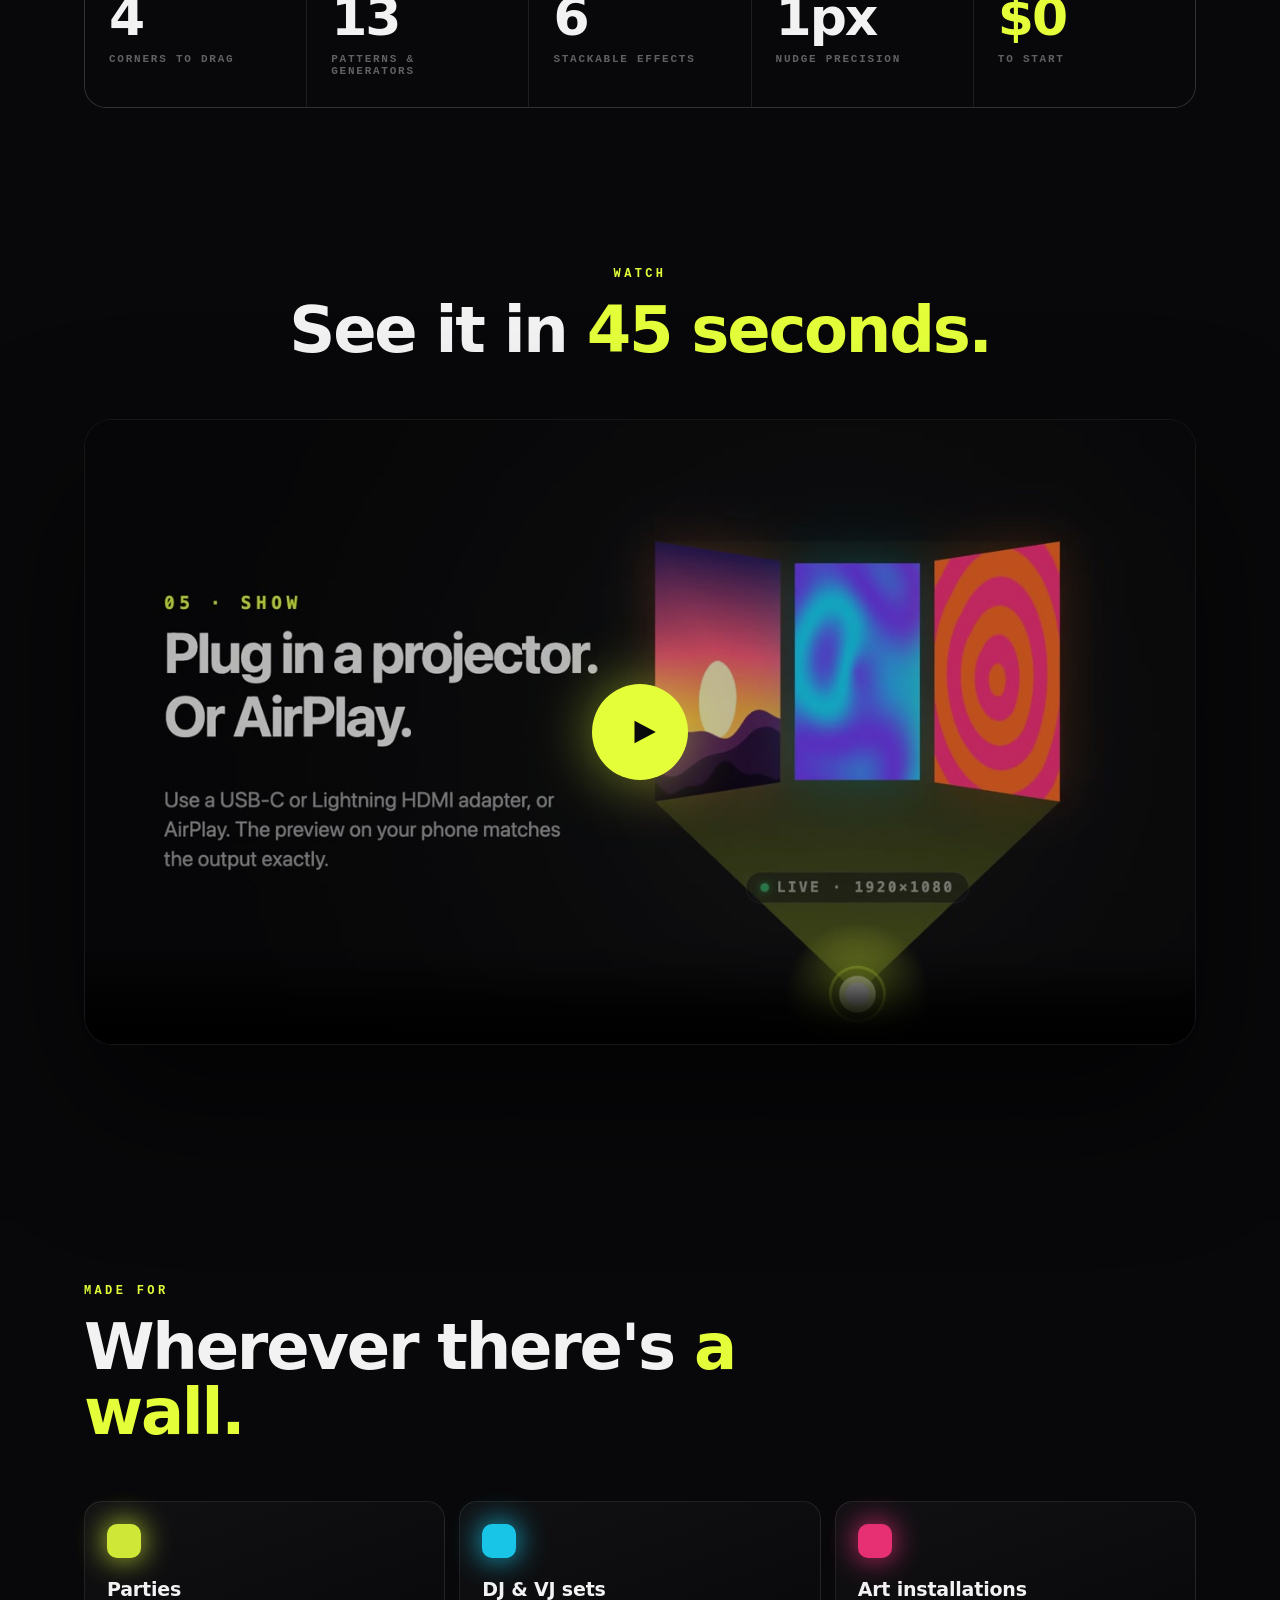
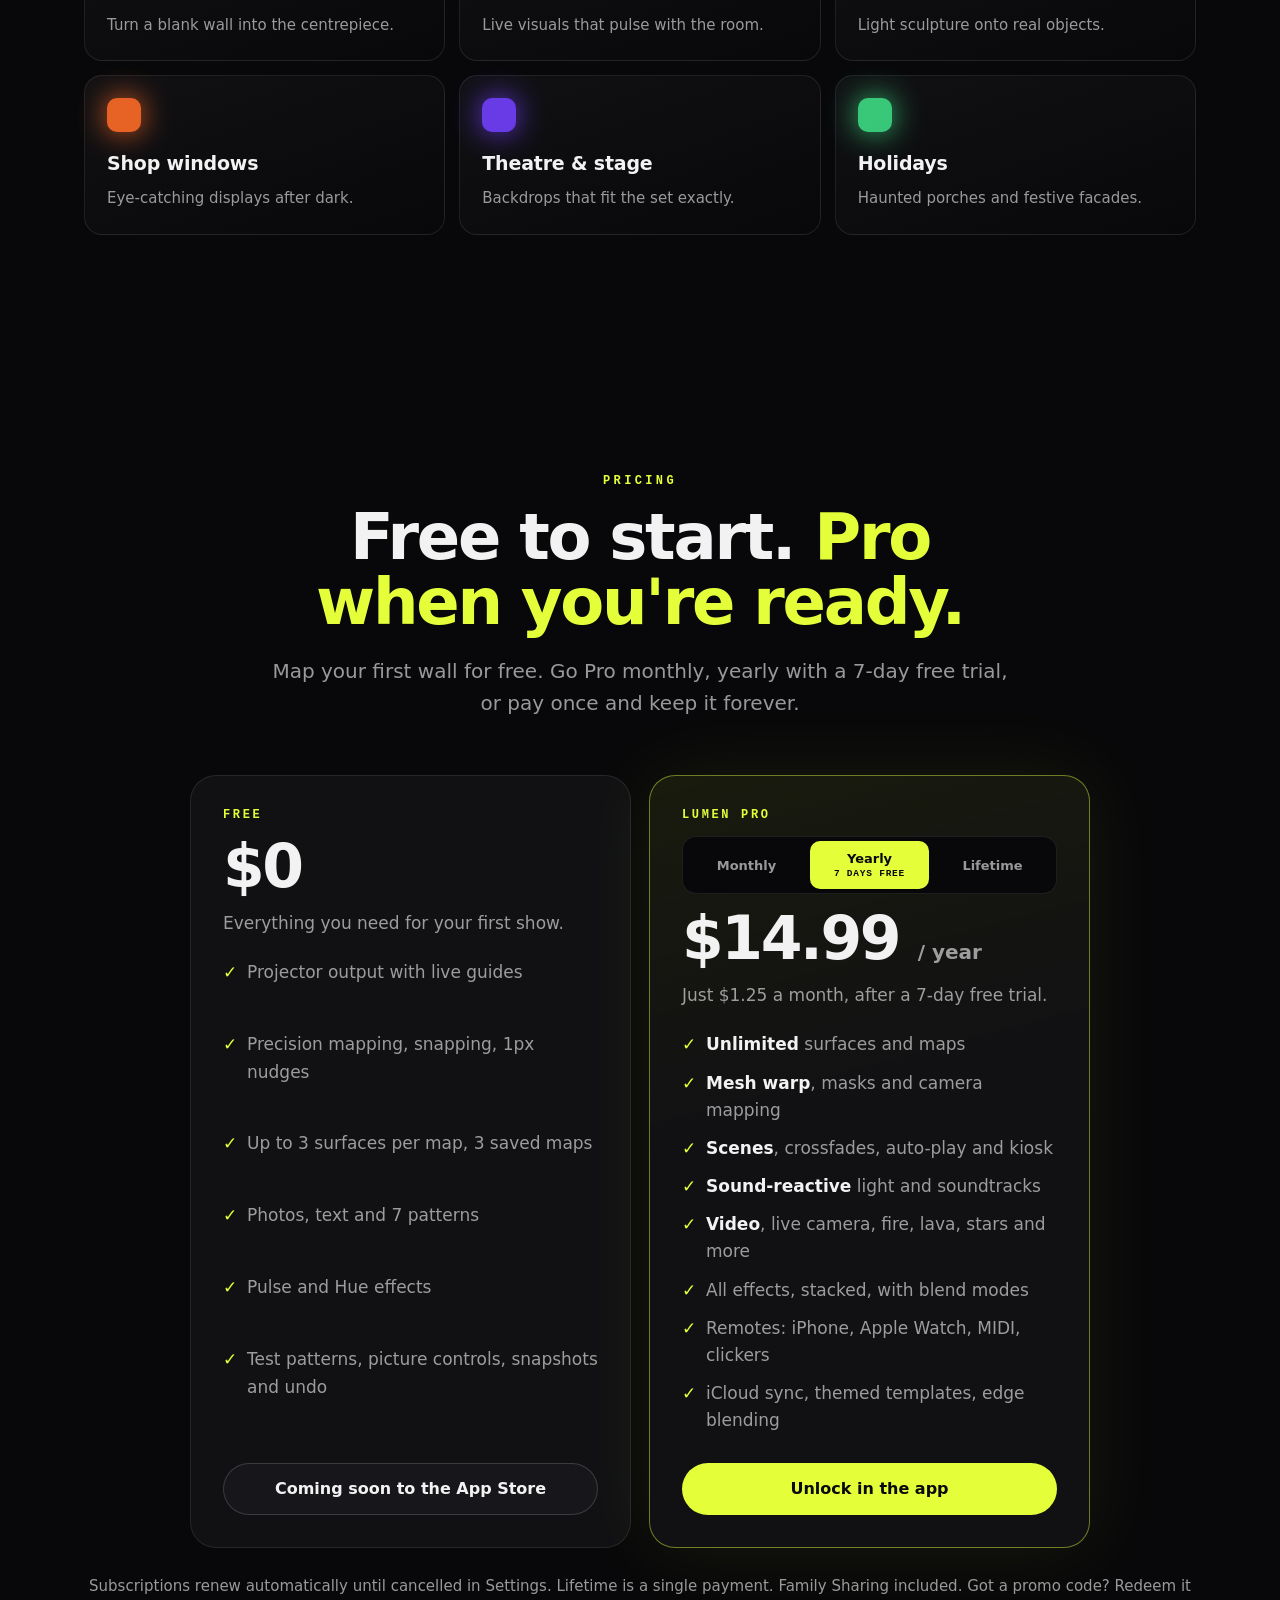
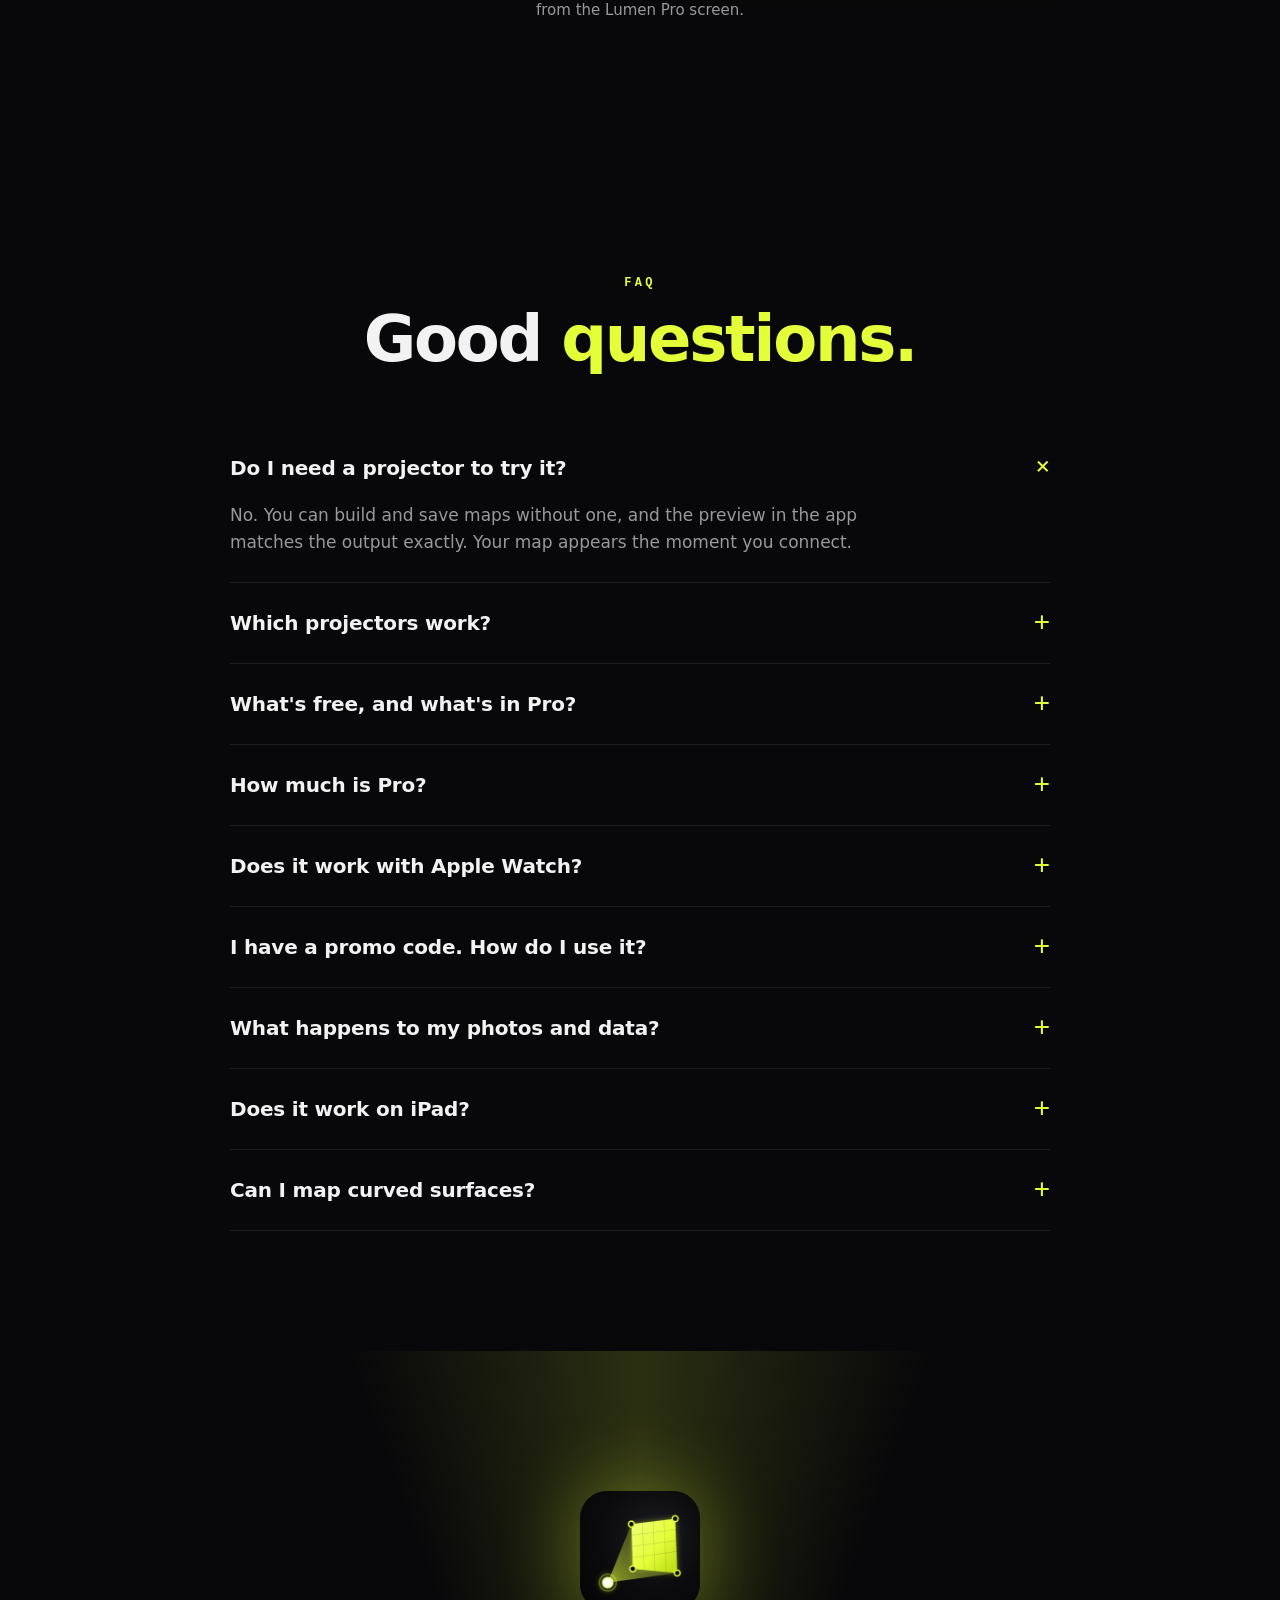
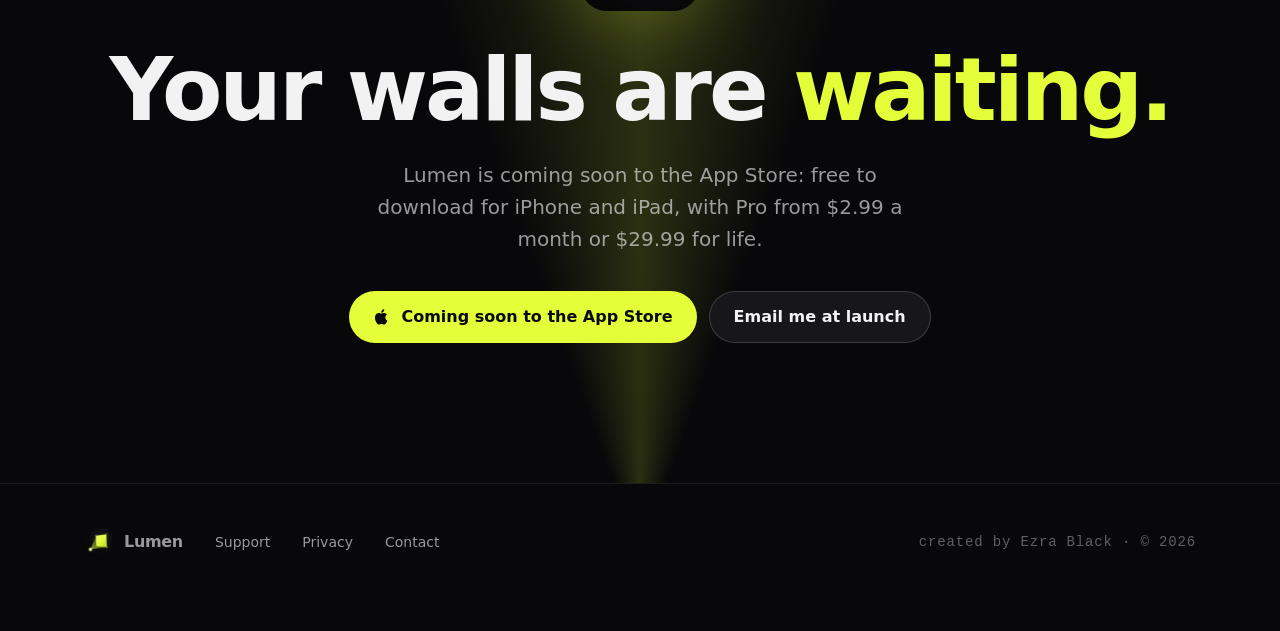
==== commit 253eda5e: "Update site Co-Authored-By: Claude Opus 5.5 <noreply@anthropic.com>" ====
--- a/index.html
+++ b/index.html
@@ -4,7 +4,7 @@
 <meta charset="utf-8">
 <meta name="viewport" content="width=device-width, initial-scale=1, viewport-fit=cover">
 <title>Lumen: Projection Mapping for iPhone</title>
-<meta name="description" content="Turn any wall into a screen. Lumen is projection mapping for iPhone and iPad, free to download: drag four corners onto anything and fill it with light. Lumen Pro is $6.99 once.">
+<meta name="description" content="Turn any wall into a screen. Lumen is projection mapping for iPhone and iPad, free to download: drag four corners onto anything, fill it with light, and run the show. Pro from $2.99/month or $29.99 lifetime.">
 <meta name="theme-color" content="#08080A">
 <link rel="icon" href="img/icon.png">
 <link rel="apple-touch-icon" href="img/icon.png">
@@ -135,9 +135,16 @@
   .plan .price small { font-size: 20px; color: var(--muted); font-weight: 600; letter-spacing: 0; }
   .plan p { margin: 0; }
   .plan ul { list-style: none; padding: 0; margin: 8px 0 14px; display: grid; gap: 11px; flex: 1; }
-  .plan li { display: flex; gap: 11px; align-items: baseline; color: var(--muted); }
+  .plan li { position: relative; padding-left: 24px; color: var(--muted); }
   .plan li b { color: var(--text); font-weight: 650; }
-  .plan li::before { content: "✓"; color: var(--beam); font-weight: 700; }
+  .plan li::before { content: "✓"; position: absolute; left: 0; color: var(--beam); font-weight: 700; }
+
+  .toggle { display: grid; grid-template-columns: repeat(3, 1fr); gap: 4px; background: var(--bg); border: 1px solid var(--line); border-radius: 14px; padding: 4px; }
+  .toggle button { font: 600 13px var(--sans); color: var(--muted); background: transparent; border: 0; border-radius: 10px; padding: 10px 6px; cursor: pointer; transition: all .15s; }
+  .toggle button em { display: block; font: 700 9.5px var(--mono); letter-spacing: .08em; color: var(--beam); text-transform: uppercase; margin-top: 2px; }
+  .toggle button.on { background: var(--beam); color: #0A0A0C; }
+  .toggle button.on em { color: #0A0A0C; }
+  sup.pro-tag { font: 700 9px var(--mono); letter-spacing: .08em; color: #0A0A0C; background: var(--beam); padding: 2px 6px; border-radius: 99px; vertical-align: 3px; margin-left: 4px; }
 
   /* ---------- faq ---------- */
   .faq { max-width: 820px; margin: 0 auto; }
@@ -201,7 +208,7 @@
         <span class="k">OBJECT</span>
         <div class="chips"><button class="chip on" data-scene="box">Box</button><button class="chip" data-scene="poster">Frame</button></div>
         <span class="k">CONTENT</span>
-        <div class="chips"><button class="chip on" data-content="grid">Grid</button><button class="chip" data-content="plasma">Plasma</button><button class="chip" data-content="rings">Rings</button><button class="chip" data-content="stripes">Stripes</button><button class="chip" data-content="photo">Photo</button></div>
+        <div class="chips"><button class="chip on" data-content="grid">Grid</button><button class="chip" data-content="plasma">Plasma</button><button class="chip" data-content="rings">Rings</button><button class="chip" data-content="stripes">Stripes</button><button class="chip" data-content="photo">Photo</button><button class="chip" data-content="fire">Fire<sup class="pro">PRO</sup></button><button class="chip" data-content="lava">Lava<sup class="pro">PRO</sup></button><button class="chip" data-content="stars">Stars<sup class="pro">PRO</sup></button></div>
         <span class="k">EFFECT</span>
         <div class="chips"><button class="chip on" data-effect="none">None</button><button class="chip" data-effect="pulse">Pulse</button><button class="chip" data-effect="hue">Hue</button><button class="chip" data-effect="kaleido">Kaleido<sup class="pro">PRO</sup></button><button class="chip" data-effect="ripple">Ripple<sup class="pro">PRO</sup></button><button class="chip" data-effect="drift">Drift<sup class="pro">PRO</sup></button></div>
       </div>
@@ -267,36 +274,45 @@
         <span class="label">Precision</span>
         <h2>Line it up <em>by eye.</em></h2>
         <p>Your phone is the remote. While you map, the projector draws outlines and a crosshair on the corner you're moving, so you watch the wall, not the screen.</p>
-        <ul><li>Corners snap to each other, so box faces meet cleanly</li><li>A precision pad with fine and coarse gain</li><li>1-pixel nudges, and your finger never covers the corner</li></ul>
+        <ul><li>Corners snap to each other, so box faces meet cleanly</li><li>1-pixel nudges and a precision pad</li><li>Snapshots and "move everything" for when the projector gets bumped</li></ul>
       </div>
       <div class="phone-wrap reveal d1"><div class="phone"><img src="img/app-map.jpg" alt="Lumen's Map tab with corner handles on a box" loading="lazy"></div></div>
     </div>
     <div class="feature flip">
       <div class="copy reveal">
-        <span class="label">Effects</span>
-        <h2>Six live <em>effects.</em></h2>
-        <p>Pulse and Hue are free. Drift, Kaleido, Ripple and Split come with Pro, and you can preview any of them live on your own wall before you buy.</p>
-        <ul><li>Amount and speed on every effect</li><li>Different effects on every surface</li><li>Smooth at full projector resolution</li></ul>
-      </div>
-      <div class="phone-wrap reveal d1" style="--glow: rgba(115,64,255,.3)"><div class="phone"><img src="img/app-effect.jpg" alt="Lumen's Effect tab with Kaleido selected" loading="lazy"></div></div>
+        <span class="label">Curves &amp; masks <sup class="pro-tag">PRO</sup></span>
+        <h2>Wrap light around <em>anything.</em></h2>
+        <p>Turn any surface into a mesh and bend it onto pillars, arches and curved sets. Draw masks to keep light off windows, doors and faces.</p>
+        <ul><li>Mesh warp from 3×3 to 5×5, with smooth curves</li><li>Polygon, ellipse and freehand masks, with soft edges</li><li>Camera mapping: photograph the wall and the surface lands on the object</li></ul>
+      </div>
+      <div class="phone-wrap reveal d1" style="--glow: rgba(255,51,127,.24)"><div class="phone"><img src="img/app-mesh.jpg" alt="A surface warped with a 4 by 4 mesh" loading="lazy"></div></div>
     </div>
     <div class="feature">
       <div class="copy reveal">
-        <span class="label">Content</span>
-        <h2>Your photos. <em>Your videos.</em></h2>
-        <p>Pull any photo from your library and it wraps onto the surface with correct perspective. With Pro, videos loop silently too. Built-in patterns come in any colours you like.</p>
-        <ul><li>Fill, Fit or Stretch</li><li>Soft edges and opacity for each surface</li><li>An alignment grid, plasma, rings, stripes and more</li></ul>
-      </div>
-      <div class="phone-wrap reveal d1" style="--glow: rgba(255,90,120,.26)"><div class="phone"><img src="img/app-photo.jpg" alt="A photo triptych mapped onto three panels" loading="lazy"></div></div>
+        <span class="label">Show</span>
+        <h2>Run a whole <em>show.</em></h2>
+        <p>Save looks as scenes and crossfade between them with a tap, or let the show play on its own. Surfaces can pulse and shift with the music in the room.</p>
+        <ul><li>Scenes, crossfades, auto-play and loops</li><li>Sound-reactive light from the mic or a soundtrack</li><li>Remote control from a second iPhone, Apple Watch, a MIDI controller or a presentation clicker</li><li>Kiosk mode for shop windows and installations</li></ul>
+      </div>
+      <div class="phone-wrap reveal d1" style="--glow: rgba(26,217,255,.22)"><div class="phone"><img src="img/app-show.jpg" alt="The Show tab with four scenes for a DJ booth" loading="lazy"></div></div>
     </div>
     <div class="feature flip">
       <div class="copy reveal">
-        <span class="label">Scale</span>
-        <h2>One shape or a <em>whole stage.</em></h2>
-        <p>Map up to three surfaces free (enough for a whole box), or go unlimited with Pro. Start from a template for a single wall, a box or three panels.</p>
-        <ul><li>Blackout turns the projector dark with one tap</li><li>Your screen stays awake during a show</li><li>Everything saves on your device</li></ul>
-      </div>
-      <div class="phone-wrap reveal d1" style="--glow: rgba(26,217,255,.22)"><div class="phone"><img src="img/app-stage.jpg" alt="A stage backdrop with three mapped surfaces" loading="lazy"></div></div>
+        <span class="label">Content</span>
+        <h2>Photos, video, words <em>and fire.</em></h2>
+        <p>Your photos and videos wrap onto surfaces with correct perspective. Add animated text for signs and greetings, point your camera for a live feed, or pick a generator: plasma, fire, lava, stars, particles and more.</p>
+        <ul><li>13 patterns and generators in any colours</li><li>Text with marquee, typewriter, pulse and flicker</li><li>Stack up to three effects, with add, screen and multiply blending</li></ul>
+      </div>
+      <div class="phone-wrap reveal d1" style="--glow: rgba(255,120,40,.24)"><div class="phone"><img src="img/app-text.jpg" alt="A shop window with lava and a scrolling message" loading="lazy"></div></div>
+    </div>
+    <div class="feature">
+      <div class="copy reveal">
+        <span class="label">Templates</span>
+        <h2>Themed shows, <em>ready to go.</em></h2>
+        <p>Start from a haunted porch, a birthday wall, a DJ booth, holiday lights, a shop window or a chill room, each with scenes built in. Drag the corners onto your space and press play.</p>
+        <ul><li>Free starters for a wall, a box and three panels</li><li>Share any map as a single file, and sync with iCloud</li><li>Picture, gamma and colour controls, ceiling mounts and edge blending</li></ul>
+      </div>
+      <div class="phone-wrap reveal d1" style="--glow: rgba(255,107,40,.26)"><div class="phone"><img src="img/app-halloween.jpg" alt="The Haunted porch template with a flickering BOO!" loading="lazy"></div></div>
     </div>
   </div>
 </section>
@@ -305,10 +321,10 @@
   <div class="wrap">
     <div class="stats reveal">
       <div class="stat"><b>4</b><span>Corners to drag</span></div>
-      <div class="stat"><b>6</b><span>Live effects</span></div>
-      <div class="stat"><b>7</b><span>Built-in patterns</span></div>
+      <div class="stat"><b>13</b><span>Patterns &amp; generators</span></div>
+      <div class="stat"><b>6</b><span>Stackable effects</span></div>
       <div class="stat"><b>1px</b><span>Nudge precision</span></div>
-      <div class="stat"><b><em>$6.99</em></b><span>Pro, one time</span></div>
+      <div class="stat"><b><em>$0</em></b><span>To start</span></div>
     </div>
   </div>
 </section>
@@ -347,8 +363,8 @@
   <div class="wrap">
     <div class="section-head center reveal" style="text-align:center">
       <span class="label">Pricing</span>
-      <h2>Free to start. <em>Pro once.</em></h2>
-      <p>No subscription, ever. Pay once and it's yours, on every device in your family.</p>
+      <h2>Free to start. <em>Pro when you're ready.</em></h2>
+      <p>Map your first wall for free. Go Pro monthly, yearly with a 7-day free trial, or pay once and keep it forever.</p>
     </div>
     <div class="plans">
       <div class="plan reveal">
@@ -357,24 +373,30 @@
         <p class="muted">Everything you need for your first show.</p>
         <ul>
           <li>Projector output with live guides</li><li>Precision mapping, snapping, 1px nudges</li>
-          <li>Up to 3 surfaces per map</li><li>Up to 3 saved maps</li>
-          <li>Photos and all 7 patterns</li><li>Pulse and Hue effects</li>
+          <li>Up to 3 surfaces per map, 3 saved maps</li><li>Photos, text and 7 patterns</li>
+          <li>Pulse and Hue effects</li><li>Test patterns, picture controls, snapshots and undo</li>
         </ul>
         <span class="btn btn-ghost" style="width:100%;justify-content:center">Coming soon to the App Store</span>
       </div>
       <div class="plan pro reveal d1">
-        <span class="k">LUMEN PRO <em class="tag-pro">ONE TIME</em></span>
-        <div class="price">$6.99 <small>once</small></div>
-        <p class="muted">For bigger shows, forever.</p>
+        <span class="k">LUMEN PRO</span>
+        <div class="toggle" role="tablist" aria-label="Billing">
+          <button role="tab" data-plan="monthly">Monthly</button>
+          <button role="tab" data-plan="yearly" class="on">Yearly <em>7 days free</em></button>
+          <button role="tab" data-plan="lifetime">Lifetime</button>
+        </div>
+        <div class="price"><span id="plan-price">$14.99</span> <small id="plan-cadence">/ year</small></div>
+        <p class="muted" id="plan-note">Just $1.25 a month, after a 7-day free trial.</p>
         <ul>
-          <li><b>Unlimited</b> surfaces and saved maps</li><li><b>Video</b> on any surface</li>
-          <li><b>All 6 effects:</b> Drift, Kaleido, Ripple, Split</li><li>Every future Pro feature</li>
-          <li>Family Sharing included</li><li>Try Pro effects live before you buy</li>
+          <li><b>Unlimited</b> surfaces and maps</li><li><b>Mesh warp</b>, masks and camera mapping</li>
+          <li><b>Scenes</b>, crossfades, auto-play and kiosk</li><li><b>Sound-reactive</b> light and soundtracks</li>
+          <li><b>Video</b>, live camera, fire, lava, stars and more</li><li>All effects, stacked, with blend modes</li>
+          <li>Remotes: iPhone, Apple Watch, MIDI, clickers</li><li>iCloud sync, themed templates, edge blending</li>
         </ul>
         <span class="btn btn-beam" style="width:100%;justify-content:center">Unlock in the app</span>
       </div>
     </div>
-    <p class="center muted reveal" style="text-align:center;margin-top:26px;font-size:15px">Got a promo code? Redeem it from the Lumen Pro screen in the app.</p>
+    <p class="center muted reveal" style="text-align:center;margin-top:26px;font-size:15px">Subscriptions renew automatically until cancelled in Settings. Lifetime is a single payment. Family Sharing included. Got a promo code? Redeem it from the Lumen Pro screen.</p>
   </div>
 </section>
 
@@ -387,12 +409,13 @@
     <div class="faq reveal">
       <details open><summary>Do I need a projector to try it?</summary><p>No. You can build and save maps without one, and the preview in the app matches the output exactly. Your map appears the moment you connect.</p></details>
       <details><summary>Which projectors work?</summary><p>Any projector with an HDMI input, using a USB-C or Lightning to HDMI adapter, plus Apple TV or AirPlay-compatible projectors through Screen Mirroring.</p></details>
-      <details><summary>What's free, and what's in Pro?</summary><p>Free Lumen maps up to 3 surfaces per map, keeps 3 saved maps, and includes photos, every pattern, and the Pulse and Hue effects, with no watermark and no ads. Lumen Pro ($6.99 once) adds unlimited surfaces and maps, video, the Drift, Kaleido, Ripple and Split effects, and every future Pro feature.</p></details>
-      <details><summary>Is Pro a subscription?</summary><p>No. It's a single $6.99 purchase through the App Store, and it's yours forever, including on your other devices and with Family Sharing. Use "Restore purchase" on the Lumen Pro screen after reinstalling.</p></details>
+      <details><summary>What's free, and what's in Pro?</summary><p>Free Lumen maps up to 3 surfaces per map, keeps 3 saved maps, and includes photos, text, 7 patterns, the Pulse and Hue effects, test patterns and picture controls, with no watermark and no ads. Pro adds unlimited surfaces and maps, mesh warp, masks, camera mapping, scenes and shows, sound-reactive light, video, live camera, new generators, stacked effects, remotes, kiosk mode, iCloud sync and themed templates.</p></details>
+      <details><summary>How much is Pro?</summary><p>$2.99 a month, $14.99 a year (with a 7-day free trial), or $29.99 once for lifetime access. Subscriptions renew automatically until you cancel in Settings › Apple Account › Subscriptions. Every option includes Family Sharing.</p></details>
+      <details><summary>Does it work with Apple Watch?</summary><p>Yes, with Pro. Run your show from your wrist: next and previous scene, jump to any scene, and blackout. A second iPhone, a MIDI controller or a Bluetooth presentation clicker works too.</p></details>
       <details><summary>I have a promo code. How do I use it?</summary><p>Open Lumen, tap "Lumen Pro" in the library (or any feature marked PRO), then tap "Redeem code". Apple's code sheet opens, and Pro unlocks as soon as the code is accepted.</p></details>
       <details><summary>What happens to my photos and data?</summary><p>Nothing leaves your device. Lumen has no account and no analytics, and it collects no data. You choose media with the system photo picker, so it never sees the rest of your library. See the <a href="privacy.html" style="color:var(--beam)">privacy policy</a>.</p></details>
       <details><summary>Does it work on iPad?</summary><p>Yes. Lumen runs on iPhone and iPad with iOS 18 or later, and the bigger canvas on iPad is lovely for precise mapping.</p></details>
-      <details><summary>Can I map curved surfaces?</summary><p>Lumen maps four-corner surfaces, which covers walls, boxes, frames, screens and most stage pieces. You can combine as many surfaces as you need for more complex objects.</p></details>
+      <details><summary>Can I map curved surfaces?</summary><p>Yes. Four-corner surfaces cover walls, boxes, frames and screens, and with Pro any surface can become a mesh (up to 5×5 points with smooth curves) to wrap pillars, arches and curved sets.</p></details>
     </div>
   </div>
 </section>
@@ -402,7 +425,7 @@
   <div class="wrap" style="position:relative">
     <img src="img/icon.png" alt="Lumen app icon" class="reveal">
     <h2 class="reveal d1">Your walls are <em>waiting.</em></h2>
-    <p class="reveal d2">Lumen is coming soon to the App Store. It's free to download for iPhone and iPad, and Pro is $6.99 once.</p>
+    <p class="reveal d2">Lumen is coming soon to the App Store: free to download for iPhone and iPad, with Pro from $2.99 a month or $29.99 for life.</p>
     <div class="cta-row reveal d3">
       <span class="btn btn-beam" aria-disabled="true">
         <svg class="apple" viewBox="0 0 24 24" fill="currentColor" aria-hidden="true"><path d="M16.4 12.6c0-2.6 2.1-3.8 2.2-3.9-1.2-1.8-3.1-2-3.7-2-1.6-.2-3.1.9-3.9.9-.8 0-2-.9-3.4-.9-1.7 0-3.3 1-4.2 2.6-1.8 3.1-.5 7.7 1.3 10.2.9 1.2 1.9 2.6 3.2 2.6 1.3-.1 1.8-.8 3.4-.8 1.6 0 2 .8 3.4.8 1.4 0 2.3-1.3 3.1-2.5 1-1.4 1.4-2.8 1.4-2.9-.1 0-2.8-1.1-2.8-4.1zM13.9 5c.7-.9 1.2-2 1-3.2-1 0-2.3.7-3 1.5-.7.8-1.2 2-1.1 3.1 1.2.1 2.3-.6 3.1-1.4z"/></svg>
@@ -431,6 +454,19 @@
   // Spotlight follows the pointer in the hero.
   const hero = document.getElementById('top'), spot = document.getElementById('spot');
   hero.addEventListener('pointermove', e => { const r = hero.getBoundingClientRect(); spot.style.setProperty('--mx', (e.clientX - r.left) + 'px'); spot.style.setProperty('--my', (e.clientY - r.top) + 'px'); });
+  // Pricing toggle.
+  const PLANS = {
+    monthly: ['$2.99', '/ month', 'Cancel anytime.'],
+    yearly: ['$14.99', '/ year', 'Just $1.25 a month, after a 7-day free trial.'],
+    lifetime: ['$29.99', 'once', 'Pay once and keep Pro forever, with every future feature.']
+  };
+  document.querySelectorAll('[data-plan]').forEach(b => b.addEventListener('click', () => {
+    document.querySelectorAll('[data-plan]').forEach(x => x.classList.toggle('on', x === b));
+    const [price, cadence, note] = PLANS[b.dataset.plan];
+    document.getElementById('plan-price').textContent = price;
+    document.getElementById('plan-cadence').textContent = cadence;
+    document.getElementById('plan-note').textContent = note;
+  }));
   // Film: custom play button.
   const film = document.getElementById('film'), box = document.getElementById('filmbox');
   document.getElementById('play').addEventListener('click', () => { box.classList.add('playing'); film.play(); });
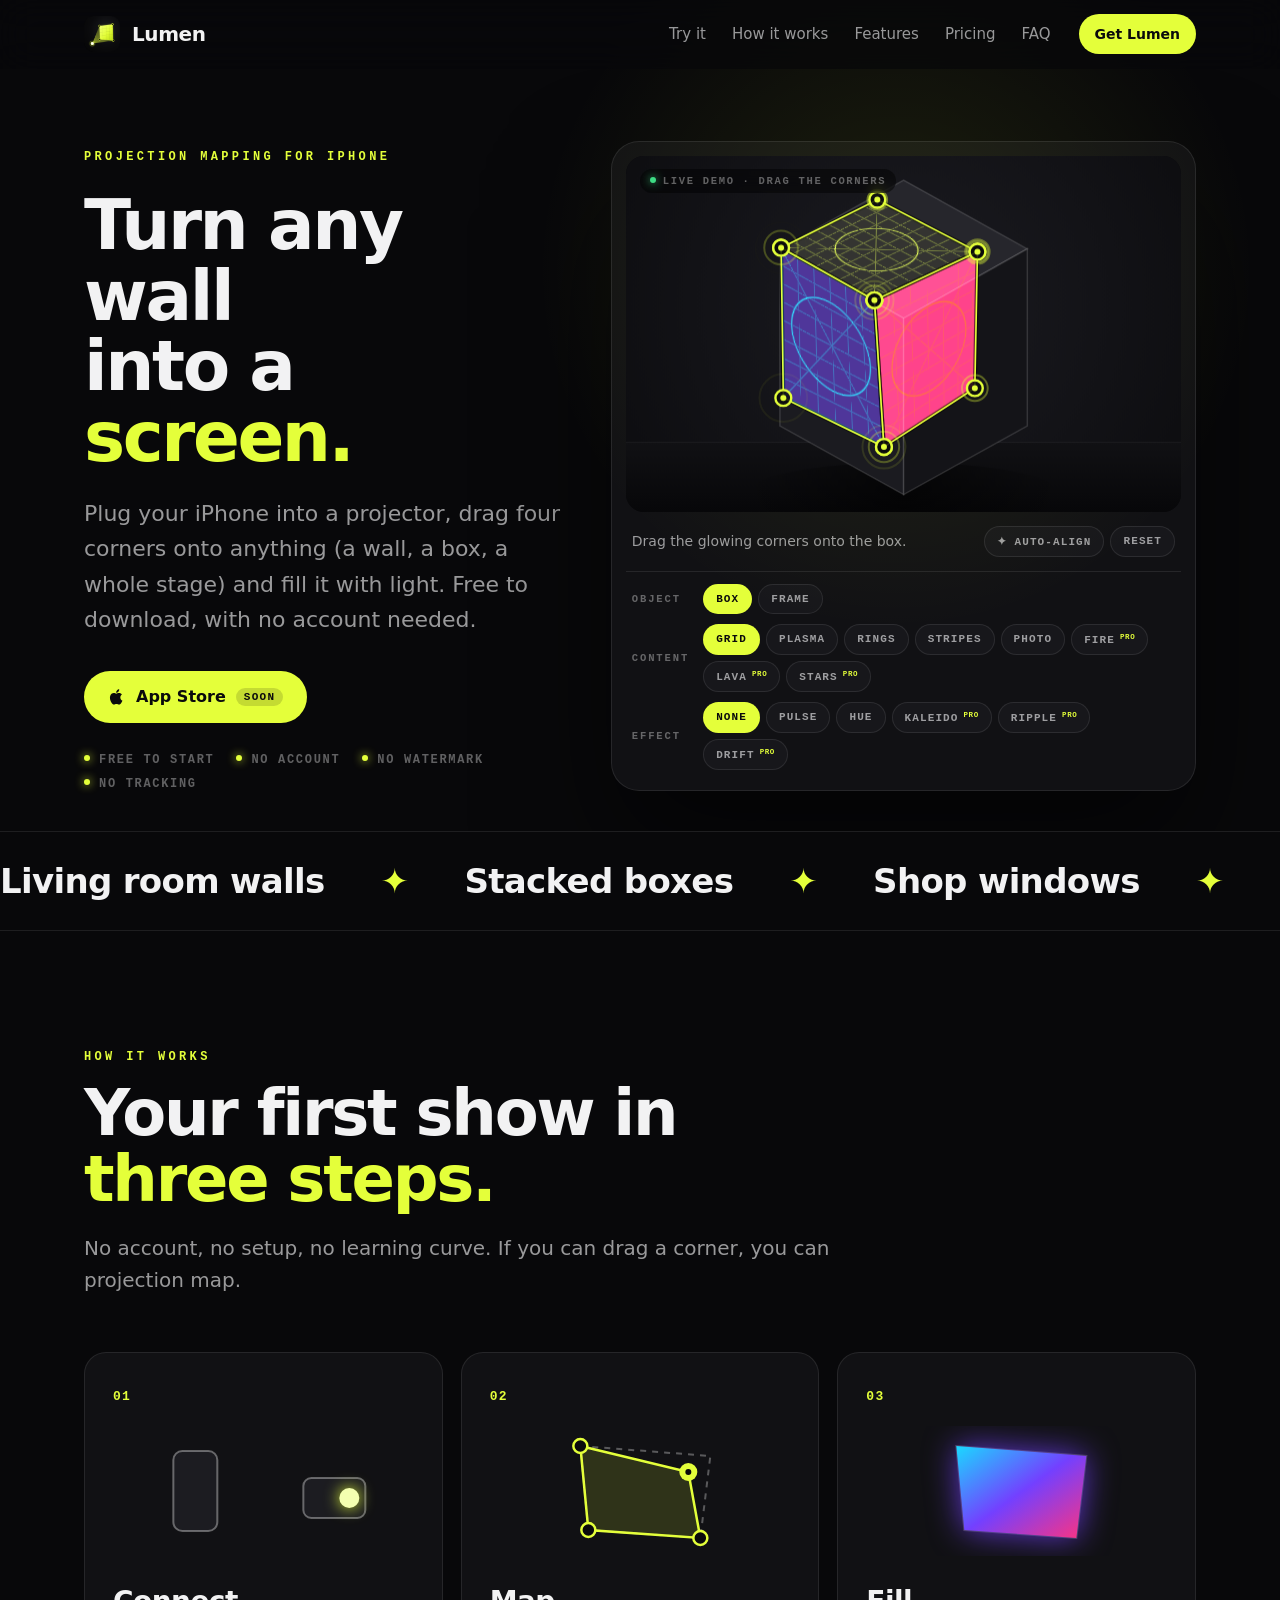
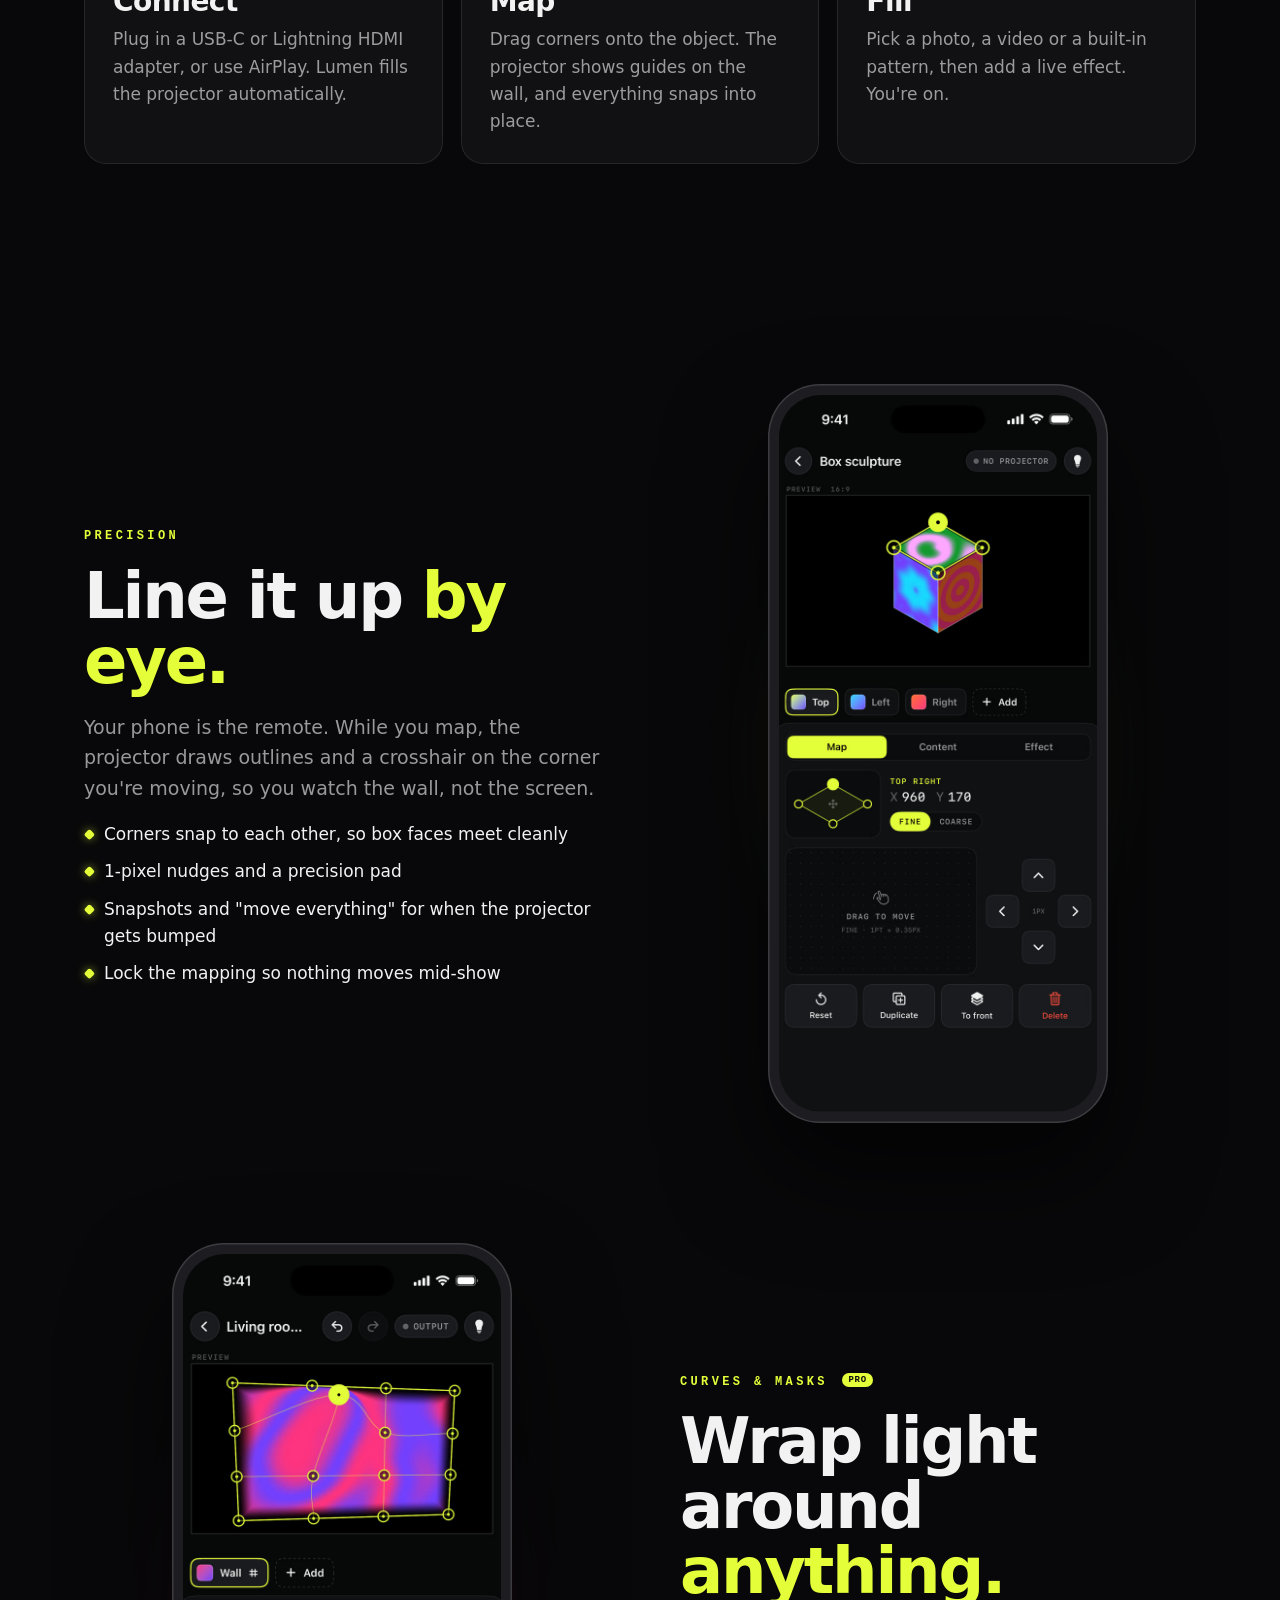
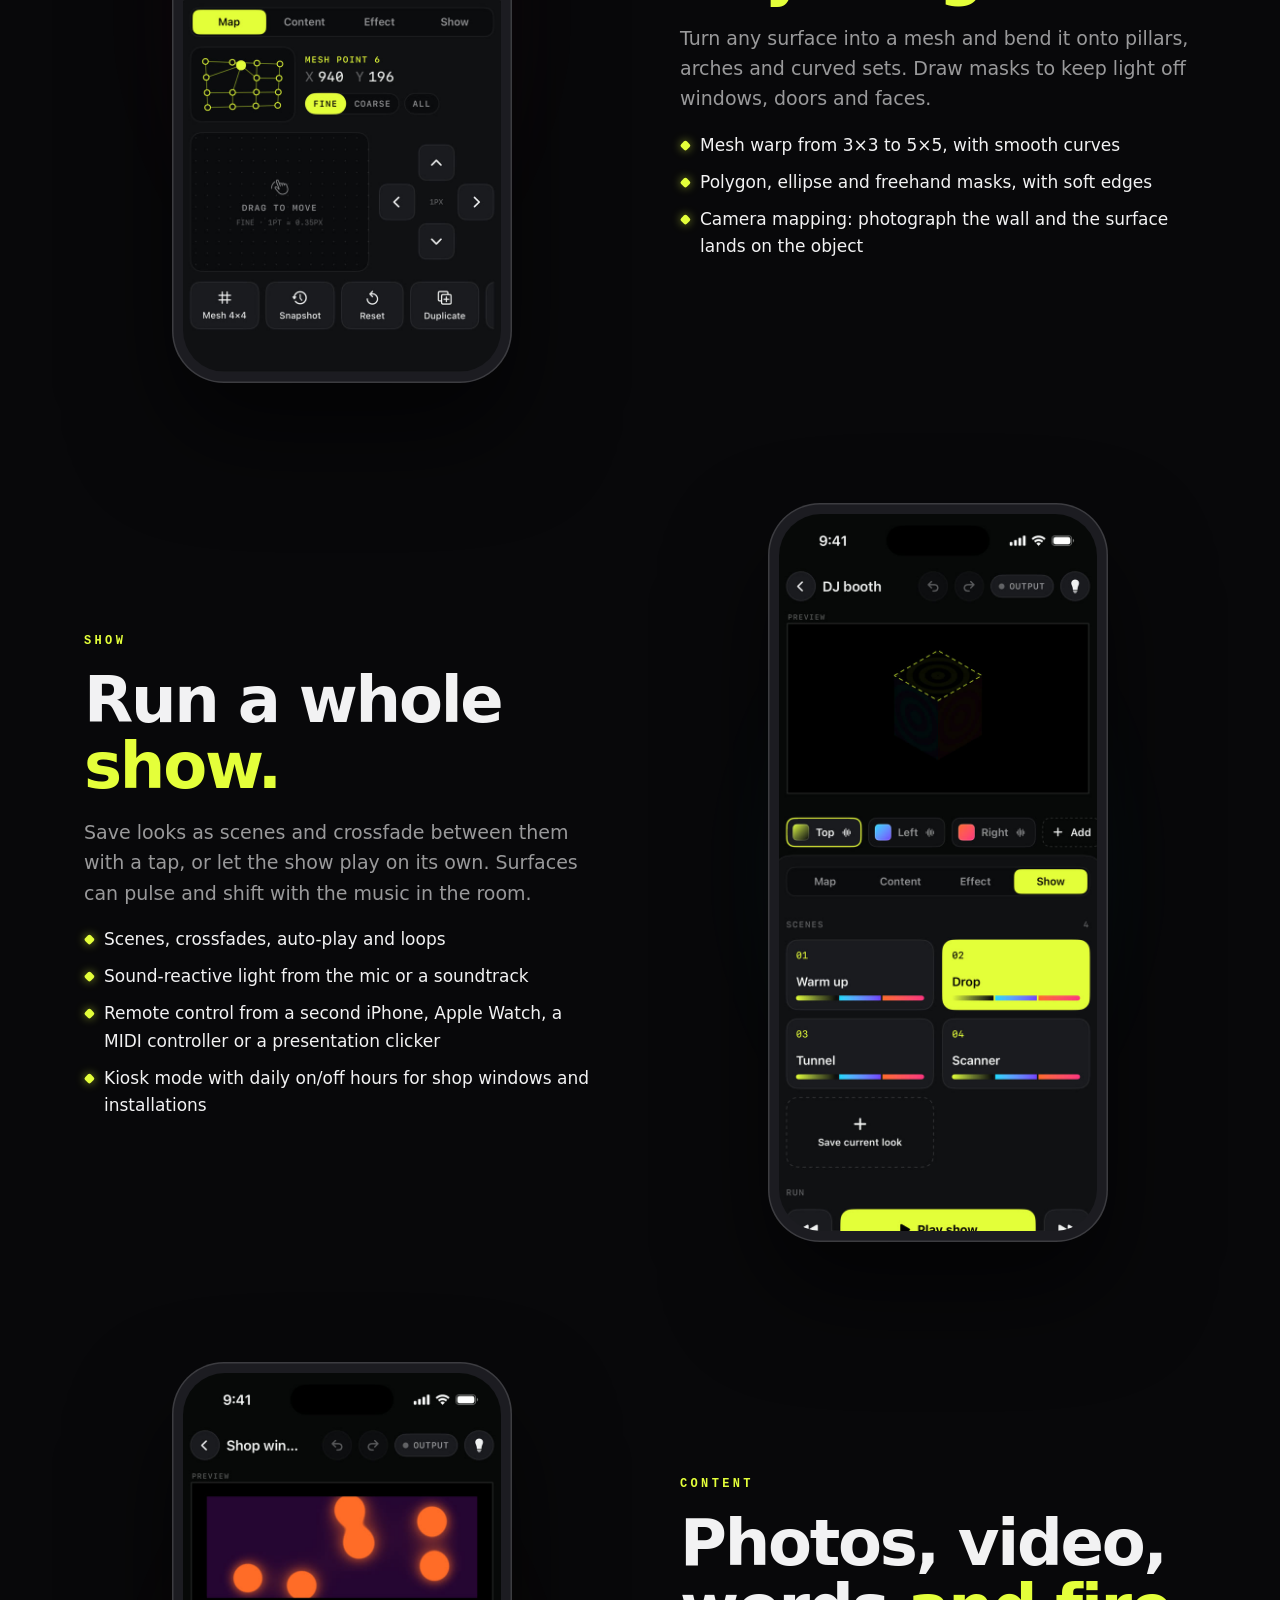
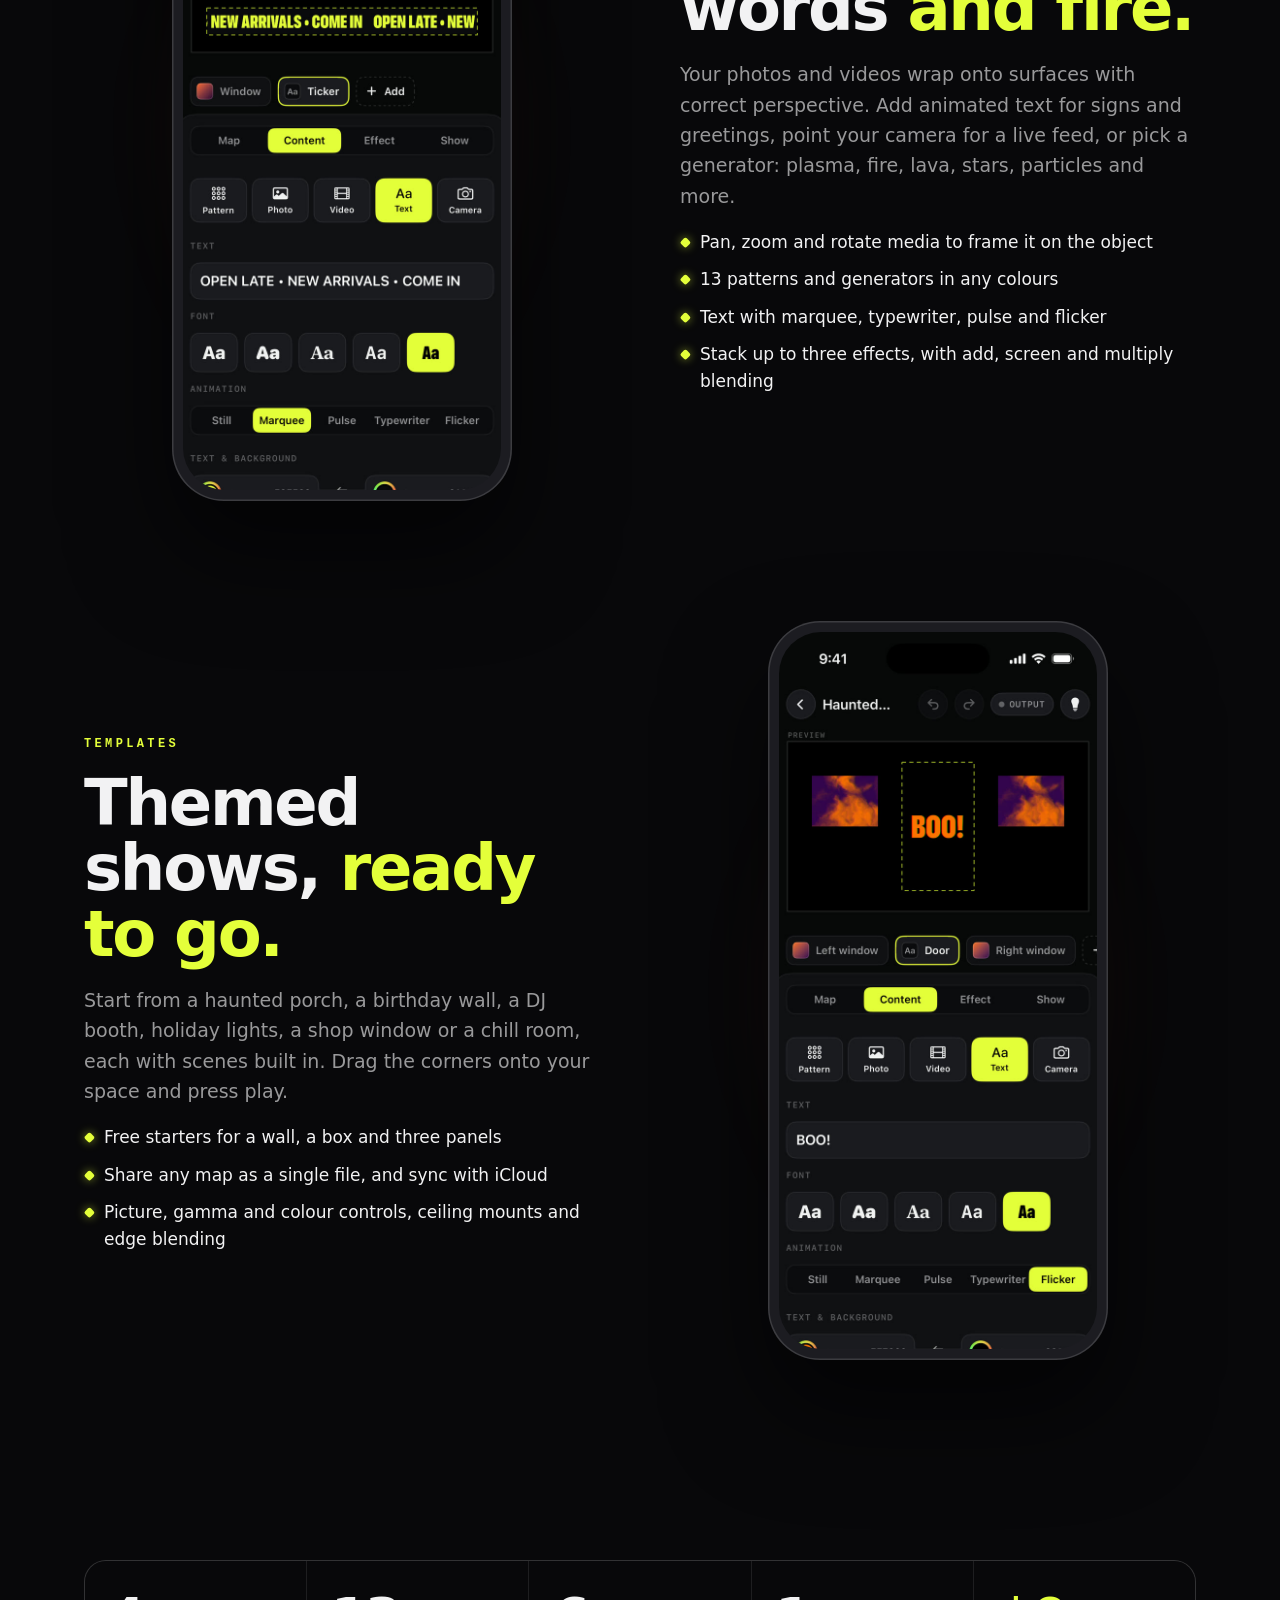
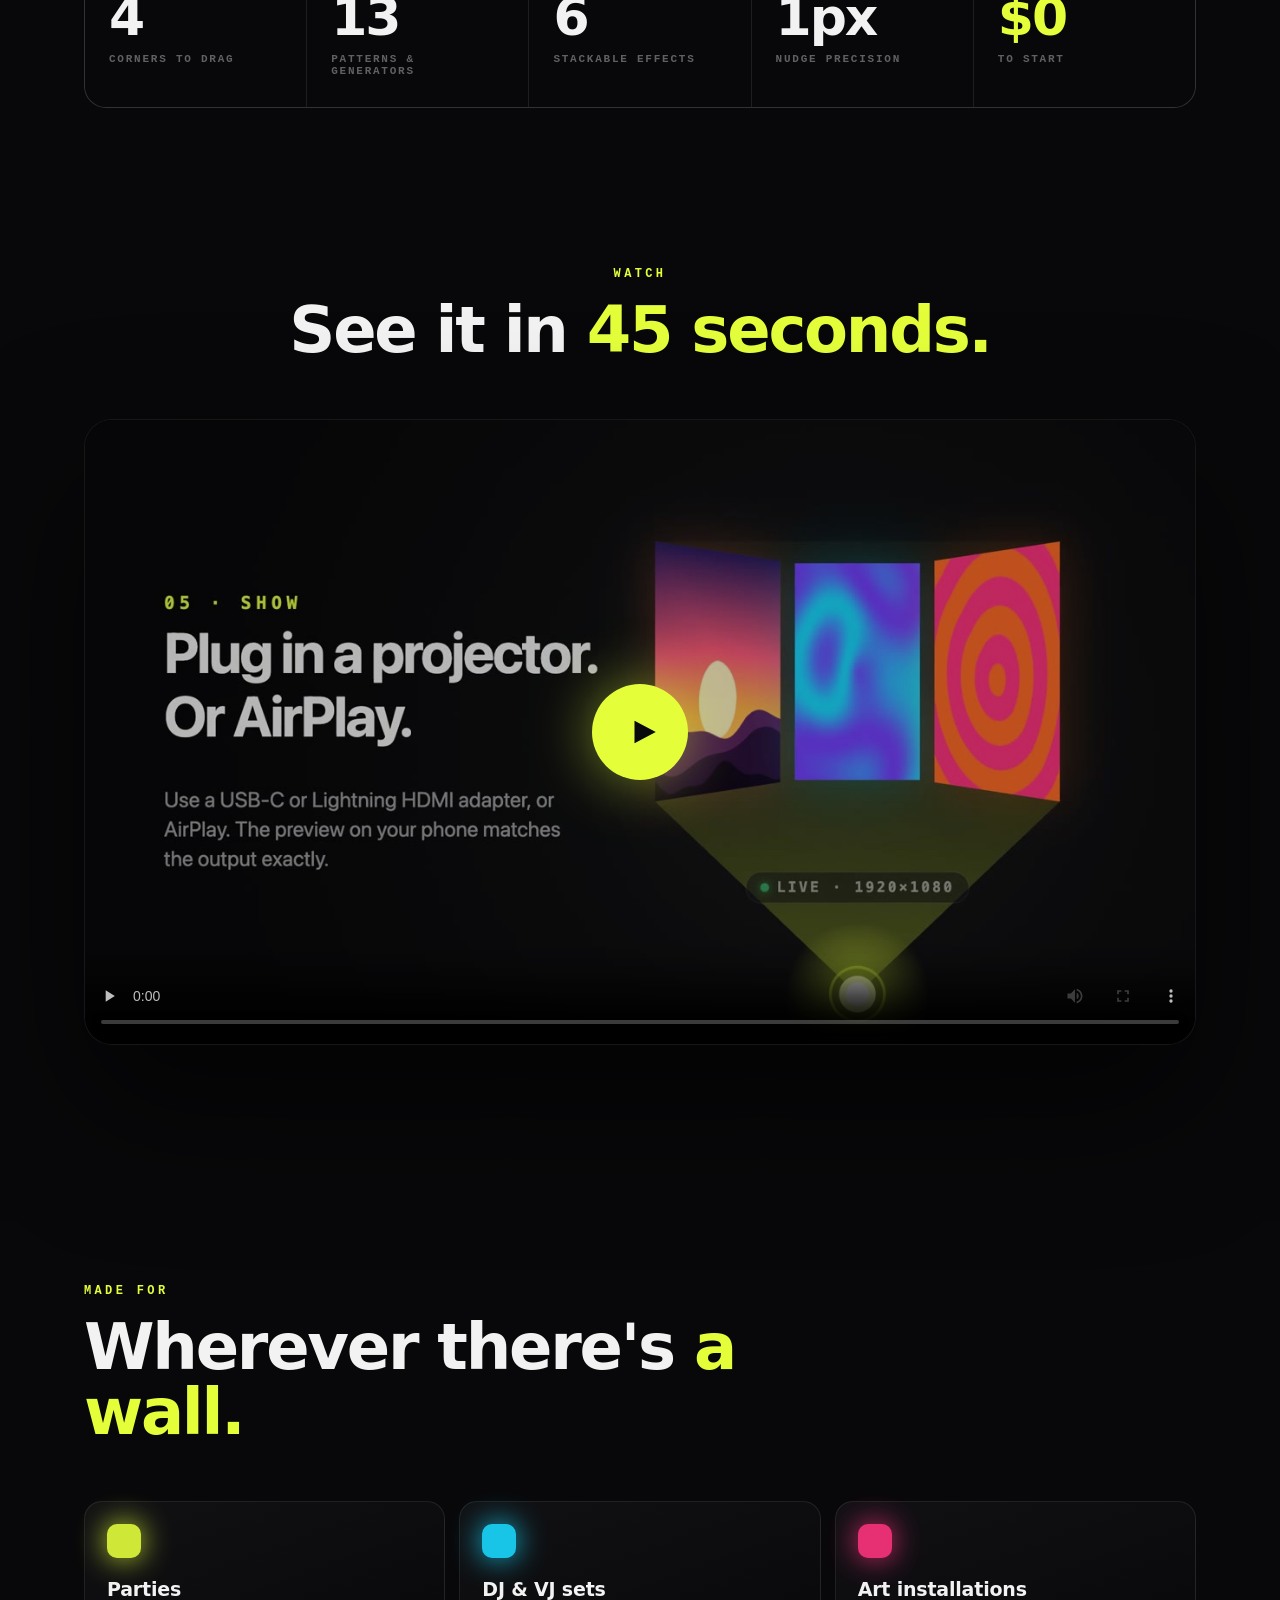
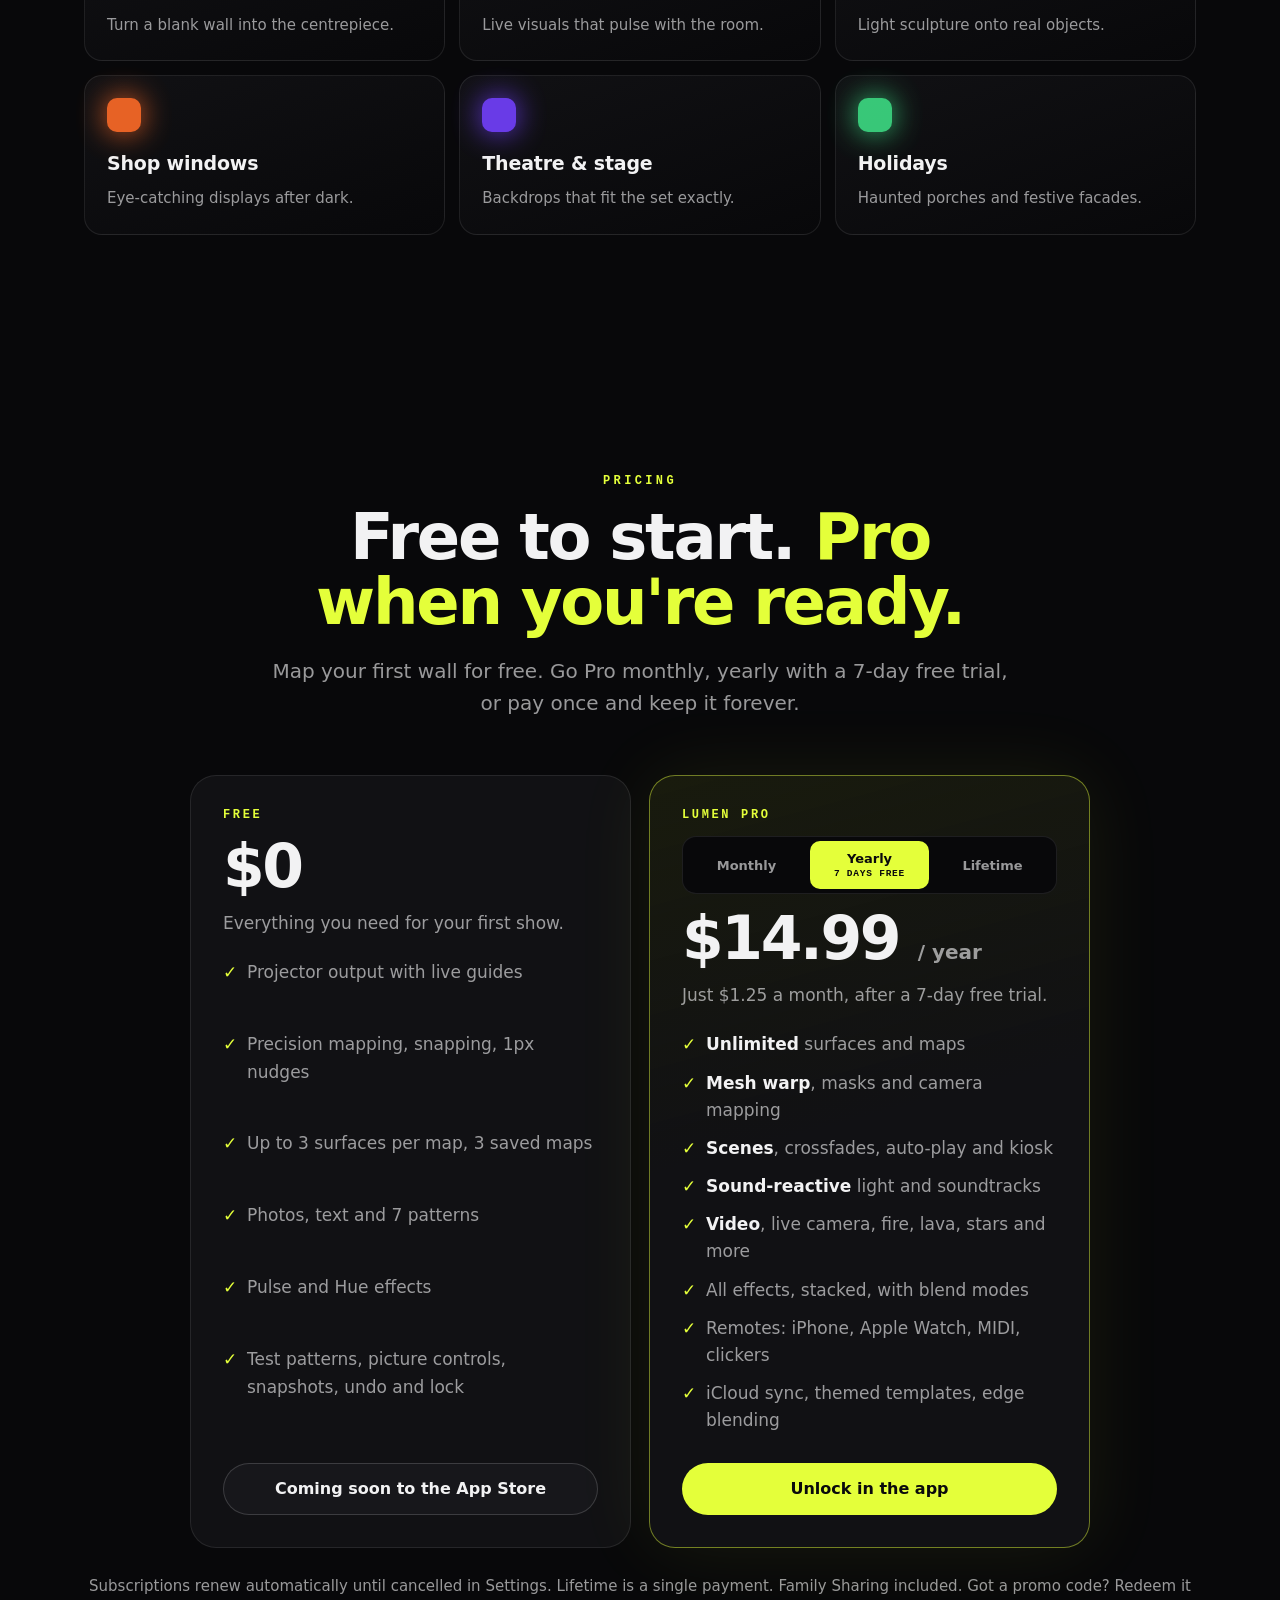
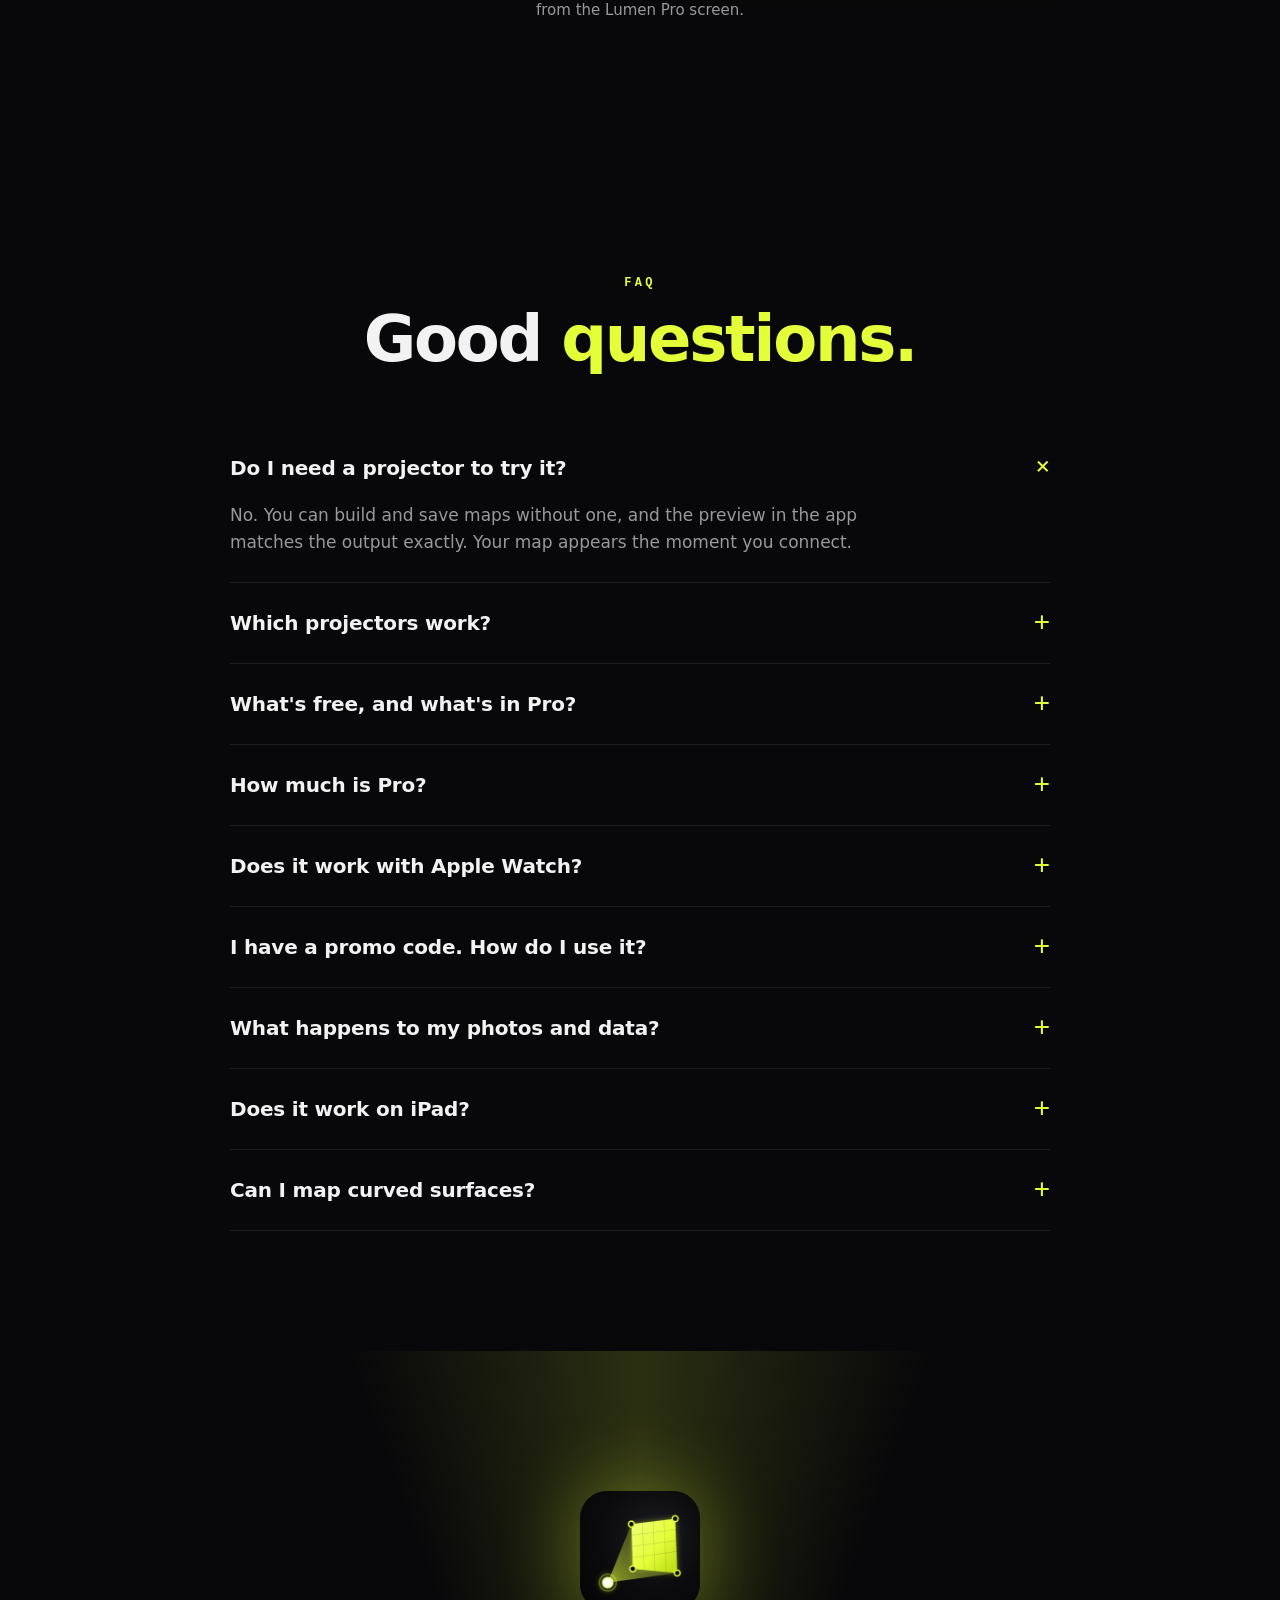
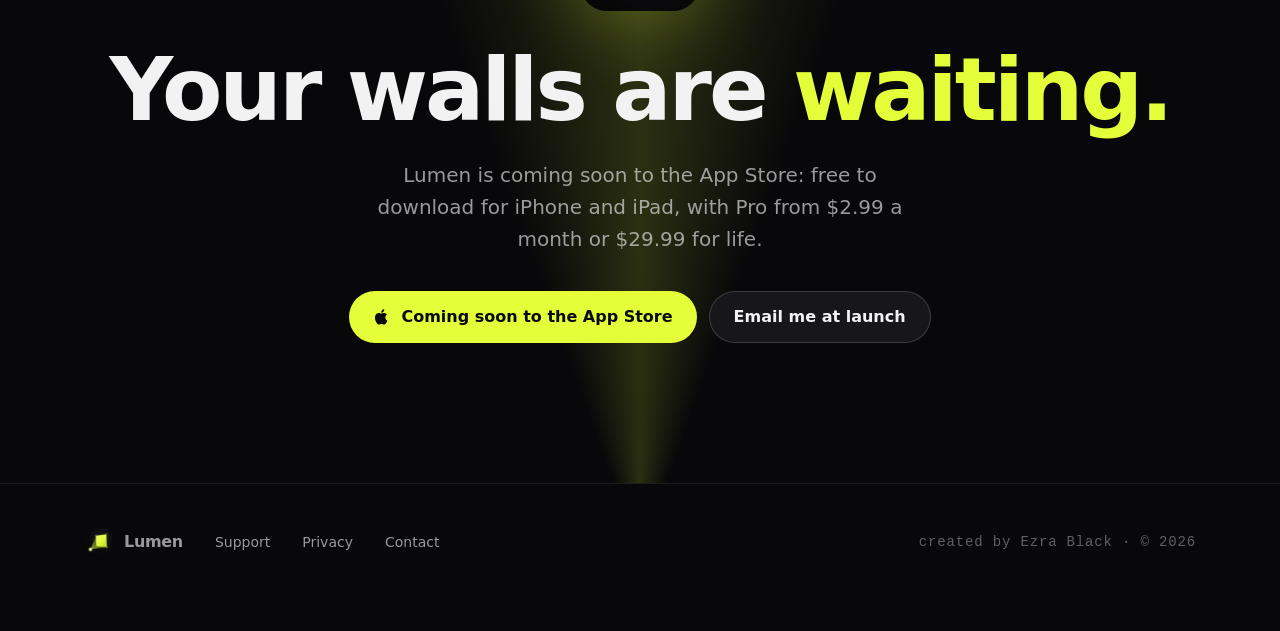
==== commit 0f4e0bf9: "Update site Co-Authored-By: Claude Opus 5.5 <noreply@anthropic.com>" ====
--- a/index.html
+++ b/index.html
@@ -274,7 +274,7 @@
         <span class="label">Precision</span>
         <h2>Line it up <em>by eye.</em></h2>
         <p>Your phone is the remote. While you map, the projector draws outlines and a crosshair on the corner you're moving, so you watch the wall, not the screen.</p>
-        <ul><li>Corners snap to each other, so box faces meet cleanly</li><li>1-pixel nudges and a precision pad</li><li>Snapshots and "move everything" for when the projector gets bumped</li></ul>
+        <ul><li>Corners snap to each other, so box faces meet cleanly</li><li>1-pixel nudges and a precision pad</li><li>Snapshots and "move everything" for when the projector gets bumped</li><li>Lock the mapping so nothing moves mid-show</li></ul>
       </div>
       <div class="phone-wrap reveal d1"><div class="phone"><img src="img/app-map.jpg" alt="Lumen's Map tab with corner handles on a box" loading="lazy"></div></div>
     </div>
@@ -292,7 +292,7 @@
         <span class="label">Show</span>
         <h2>Run a whole <em>show.</em></h2>
         <p>Save looks as scenes and crossfade between them with a tap, or let the show play on its own. Surfaces can pulse and shift with the music in the room.</p>
-        <ul><li>Scenes, crossfades, auto-play and loops</li><li>Sound-reactive light from the mic or a soundtrack</li><li>Remote control from a second iPhone, Apple Watch, a MIDI controller or a presentation clicker</li><li>Kiosk mode for shop windows and installations</li></ul>
+        <ul><li>Scenes, crossfades, auto-play and loops</li><li>Sound-reactive light from the mic or a soundtrack</li><li>Remote control from a second iPhone, Apple Watch, a MIDI controller or a presentation clicker</li><li>Kiosk mode with daily on/off hours for shop windows and installations</li></ul>
       </div>
       <div class="phone-wrap reveal d1" style="--glow: rgba(26,217,255,.22)"><div class="phone"><img src="img/app-show.jpg" alt="The Show tab with four scenes for a DJ booth" loading="lazy"></div></div>
     </div>
@@ -301,7 +301,7 @@
         <span class="label">Content</span>
         <h2>Photos, video, words <em>and fire.</em></h2>
         <p>Your photos and videos wrap onto surfaces with correct perspective. Add animated text for signs and greetings, point your camera for a live feed, or pick a generator: plasma, fire, lava, stars, particles and more.</p>
-        <ul><li>13 patterns and generators in any colours</li><li>Text with marquee, typewriter, pulse and flicker</li><li>Stack up to three effects, with add, screen and multiply blending</li></ul>
+        <ul><li>Pan, zoom and rotate media to frame it on the object</li><li>13 patterns and generators in any colours</li><li>Text with marquee, typewriter, pulse and flicker</li><li>Stack up to three effects, with add, screen and multiply blending</li></ul>
       </div>
       <div class="phone-wrap reveal d1" style="--glow: rgba(255,120,40,.24)"><div class="phone"><img src="img/app-text.jpg" alt="A shop window with lava and a scrolling message" loading="lazy"></div></div>
     </div>
@@ -374,7 +374,7 @@
         <ul>
           <li>Projector output with live guides</li><li>Precision mapping, snapping, 1px nudges</li>
           <li>Up to 3 surfaces per map, 3 saved maps</li><li>Photos, text and 7 patterns</li>
-          <li>Pulse and Hue effects</li><li>Test patterns, picture controls, snapshots and undo</li>
+          <li>Pulse and Hue effects</li><li>Test patterns, picture controls, snapshots, undo and lock</li>
         </ul>
         <span class="btn btn-ghost" style="width:100%;justify-content:center">Coming soon to the App Store</span>
       </div>
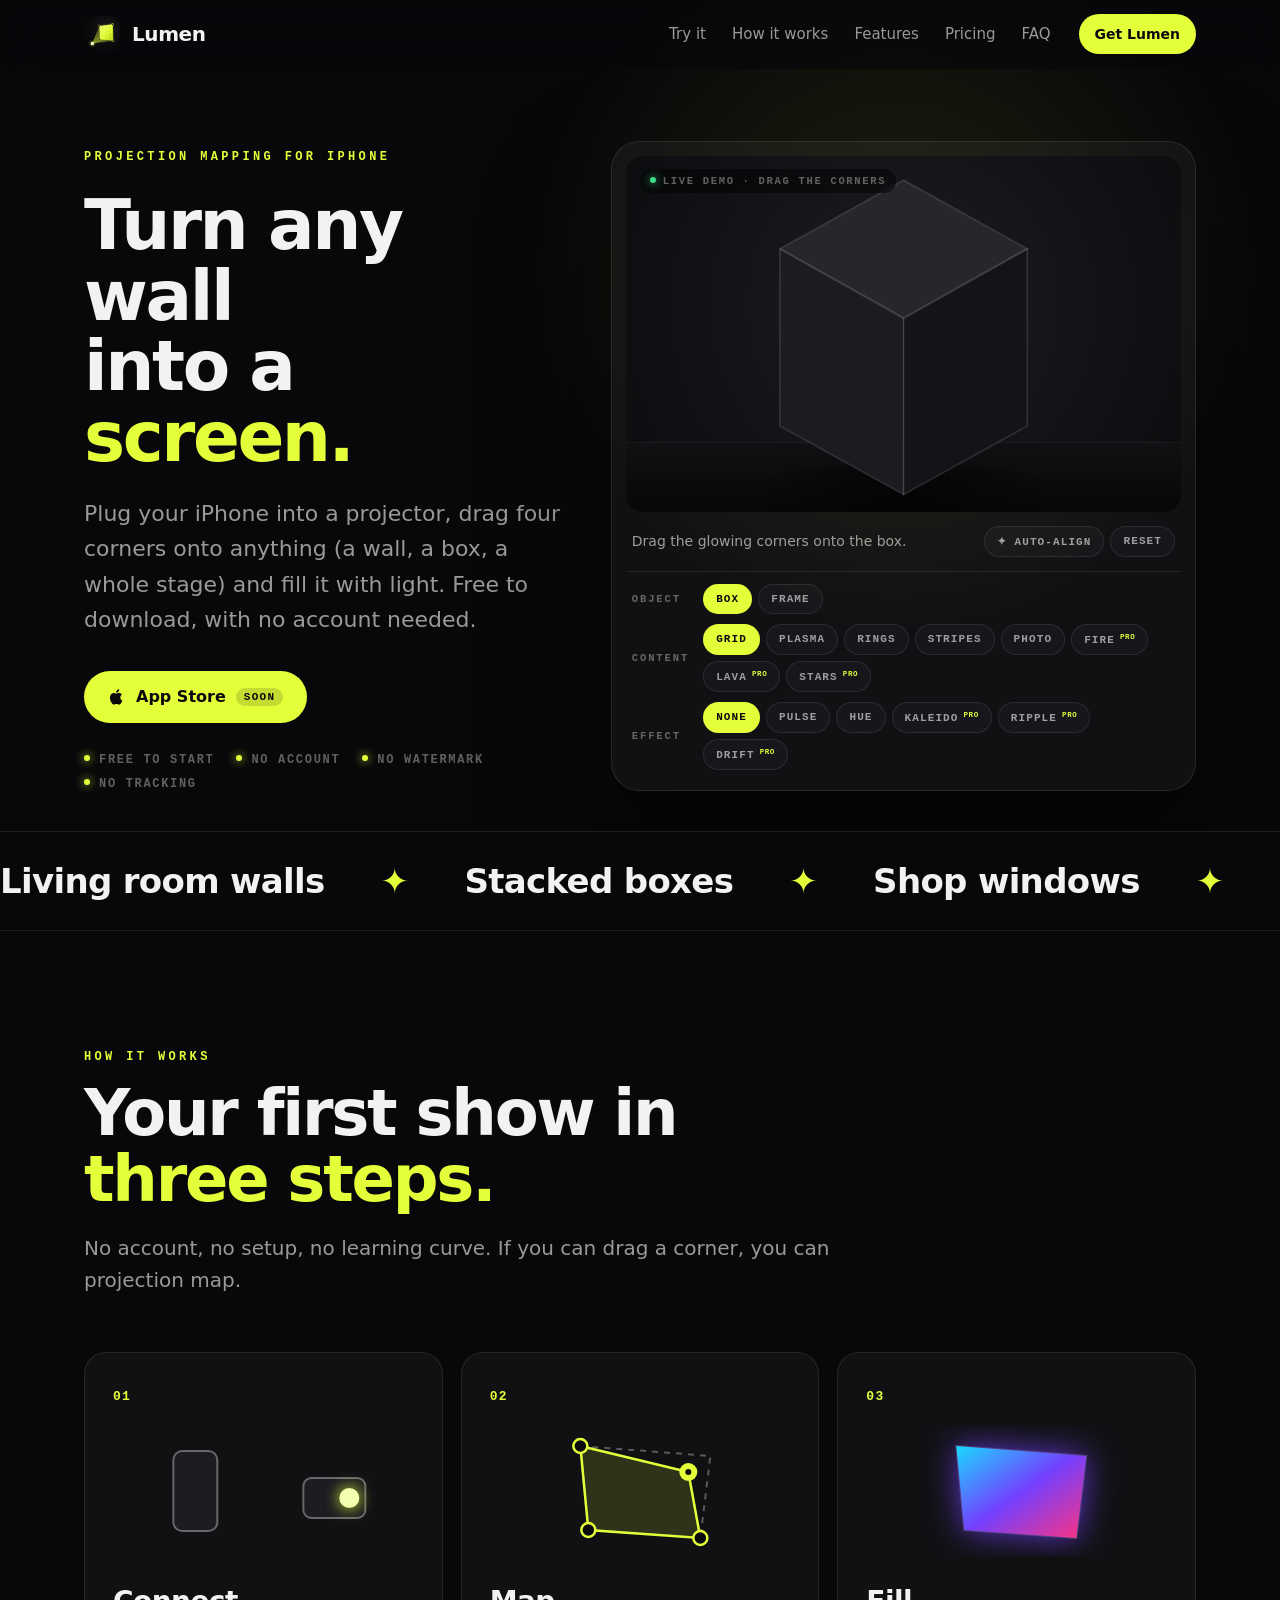
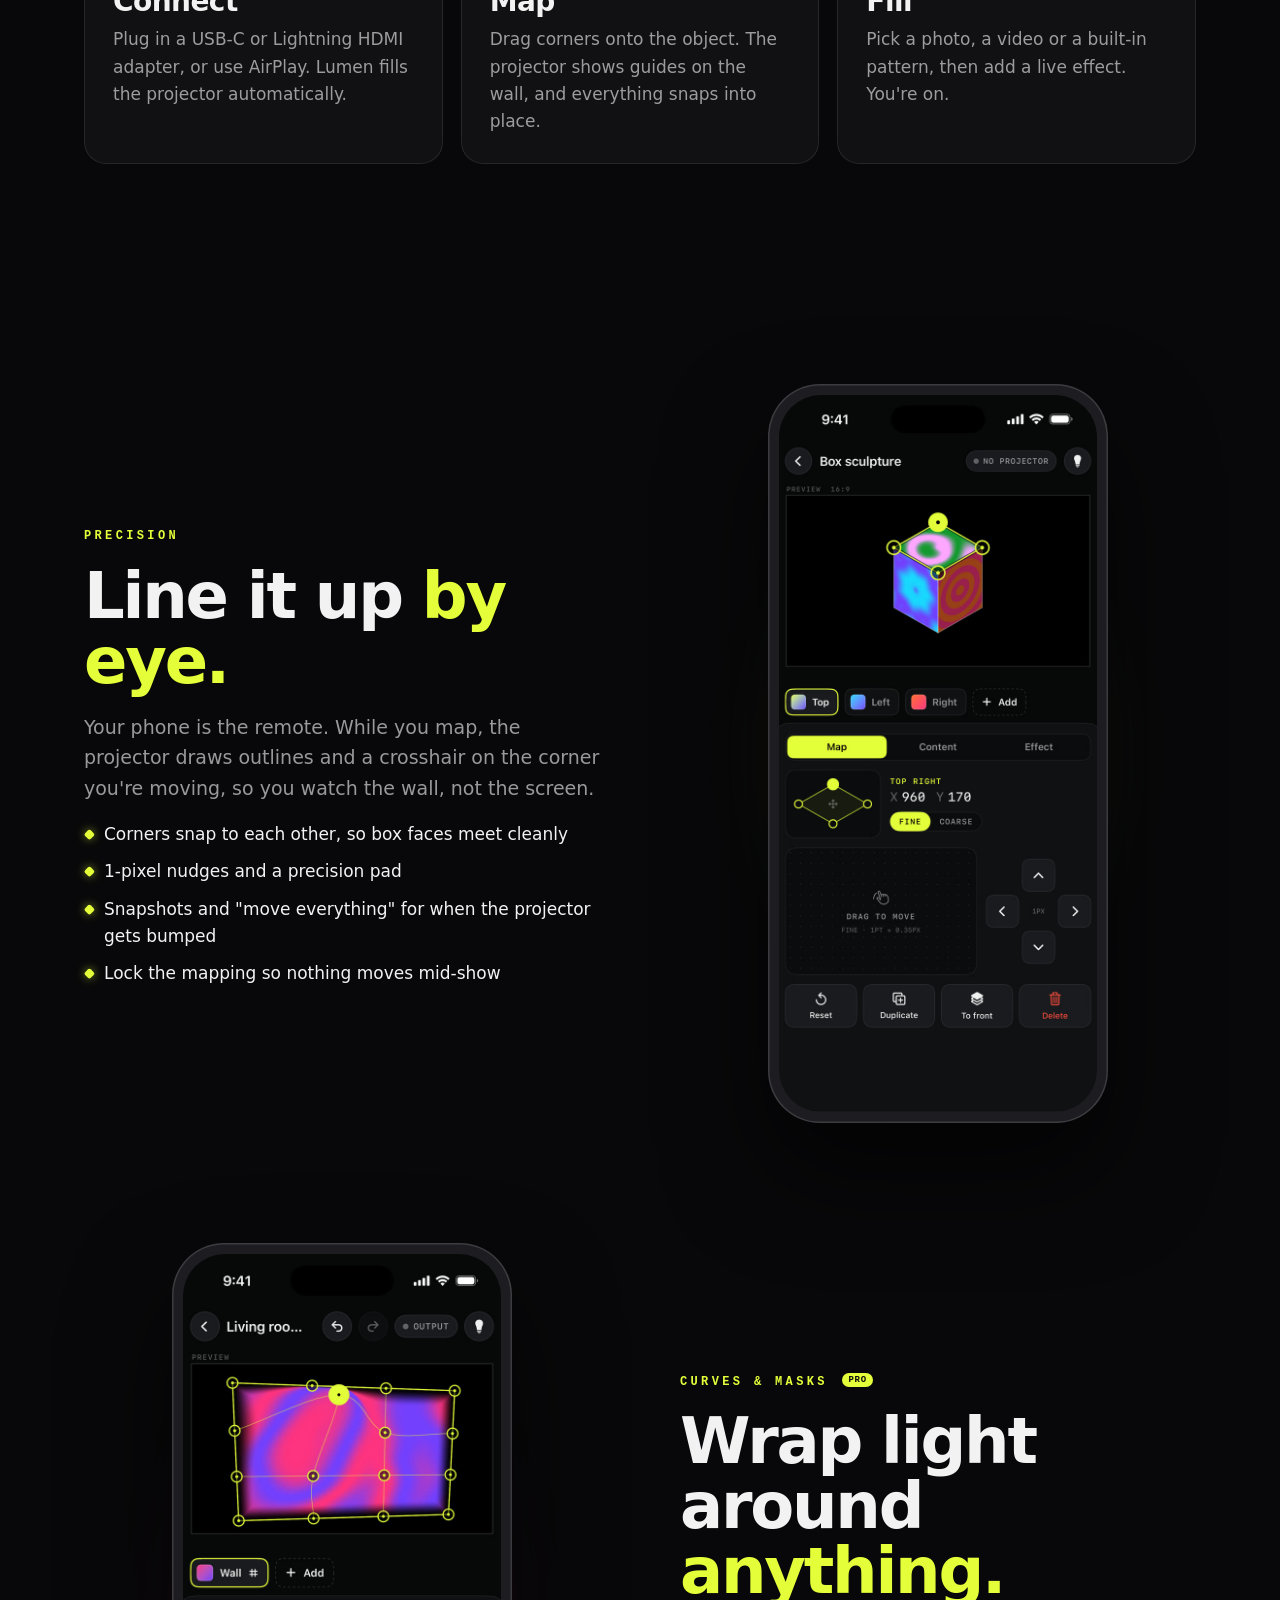
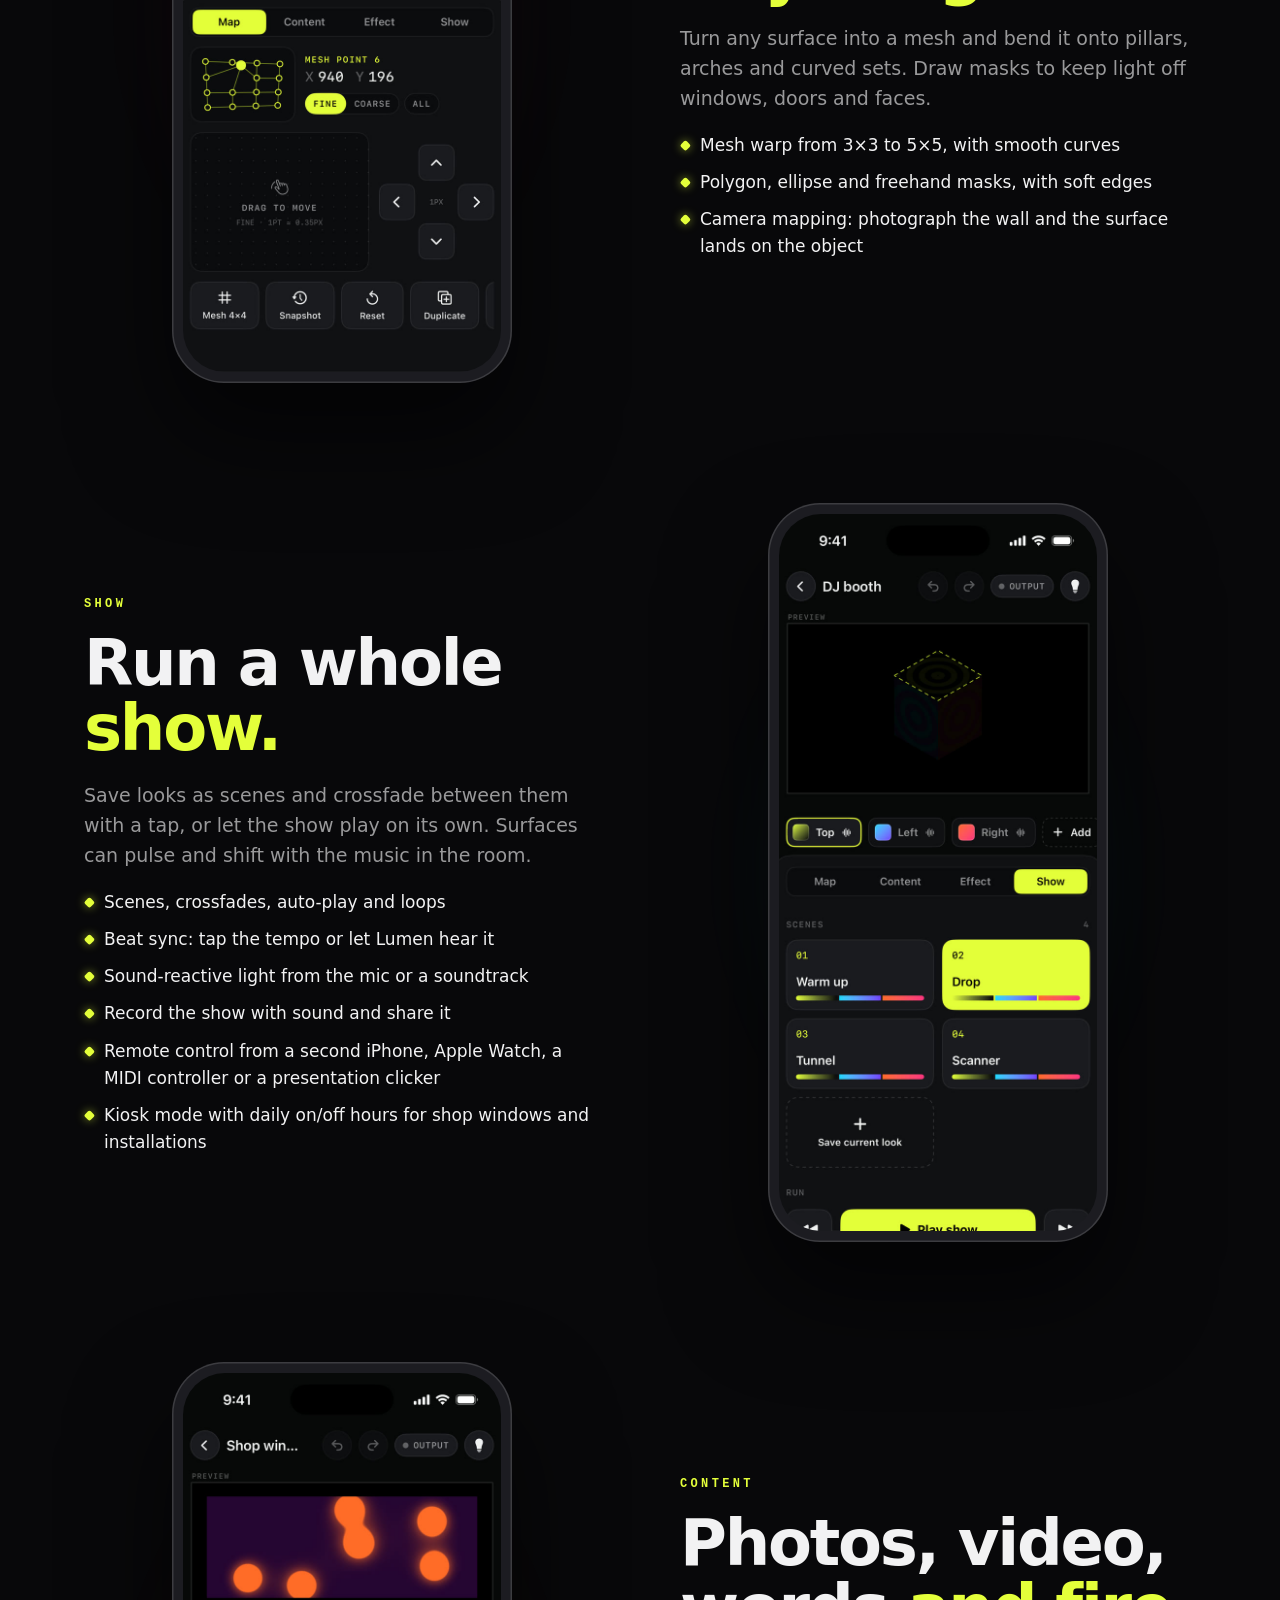
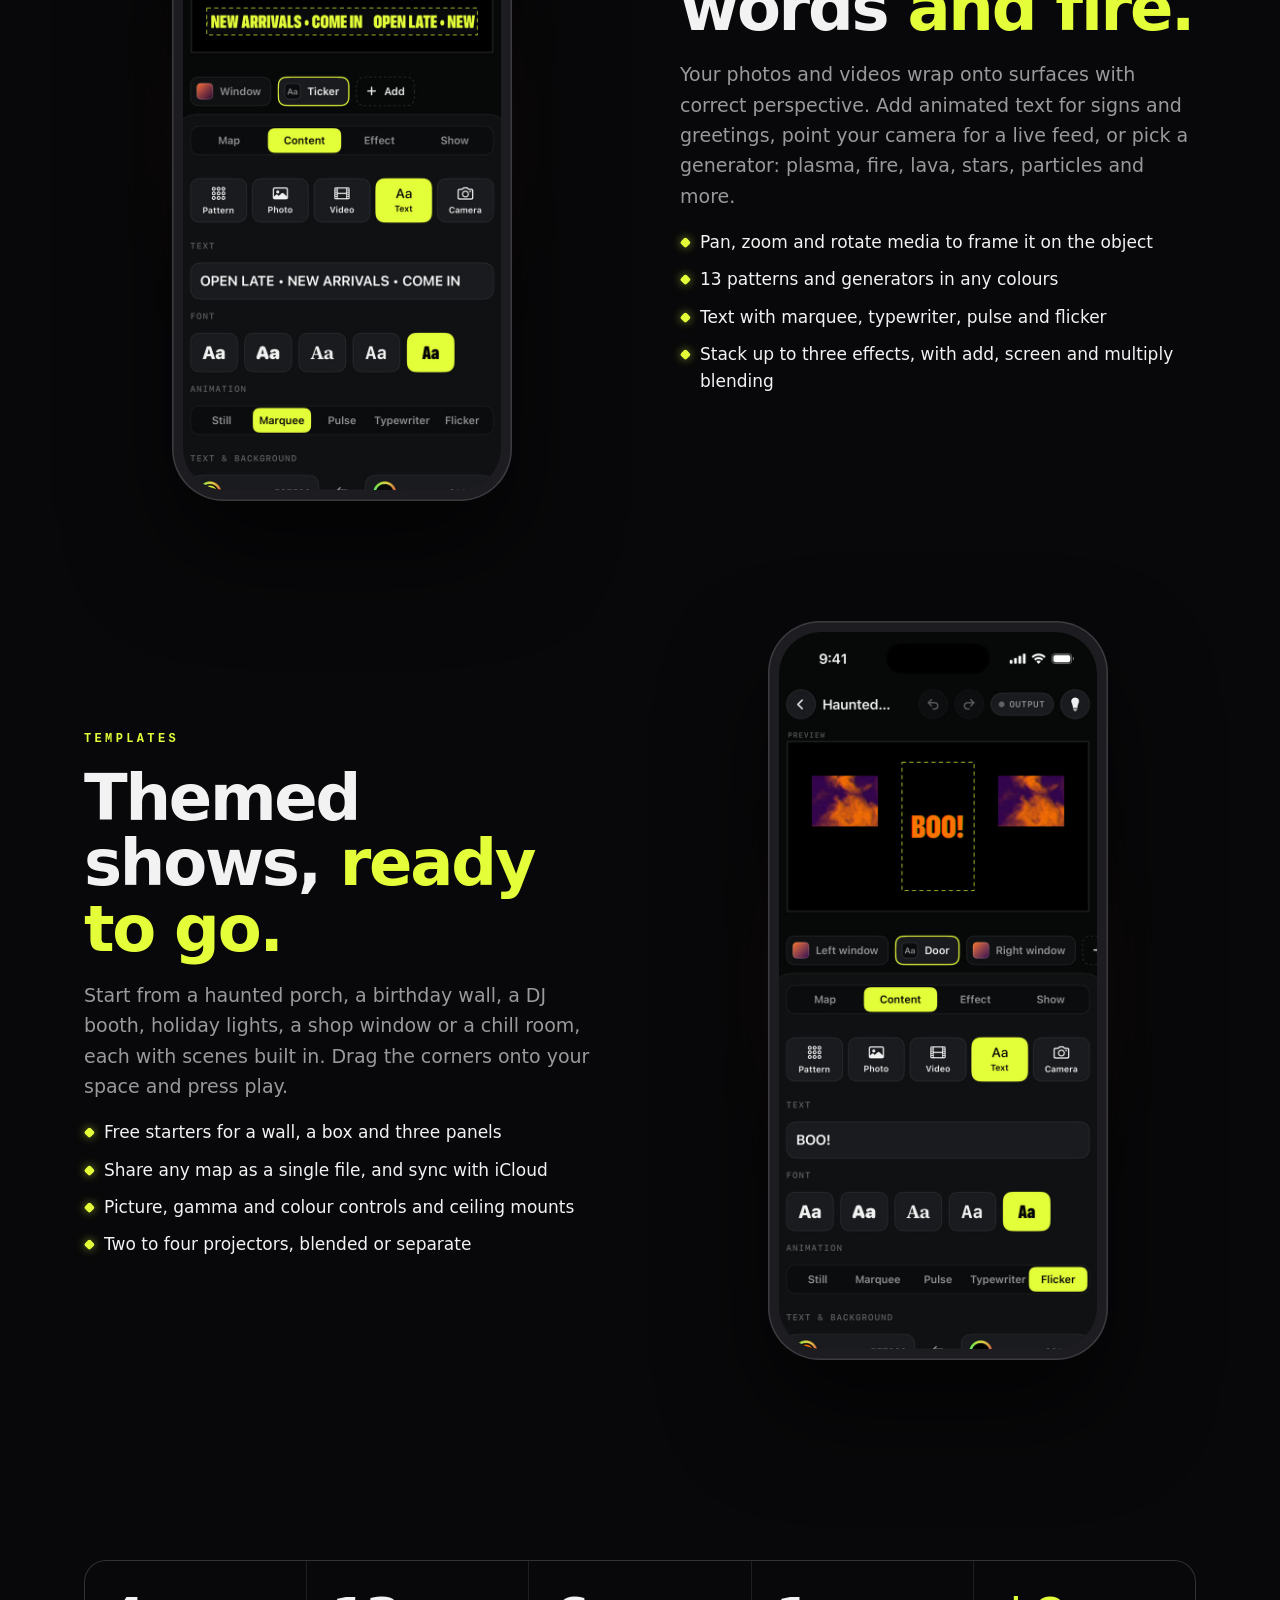
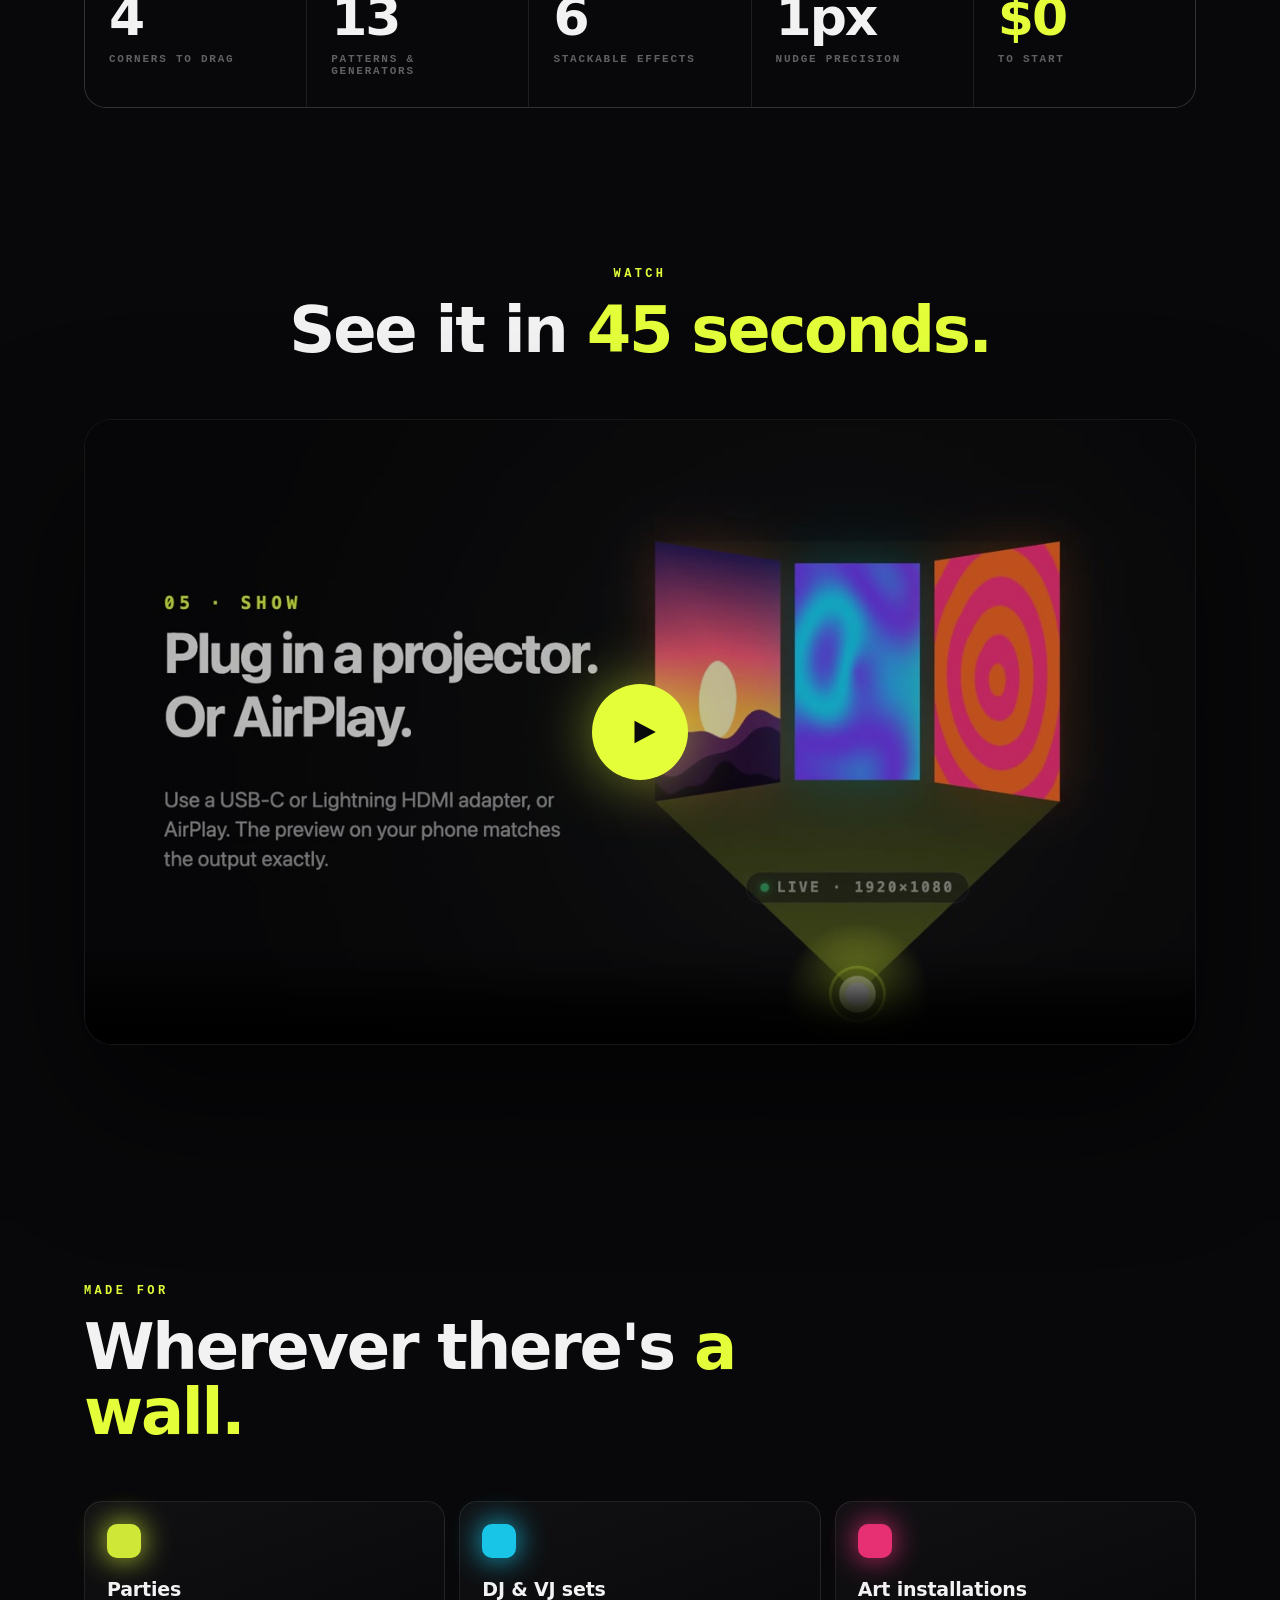
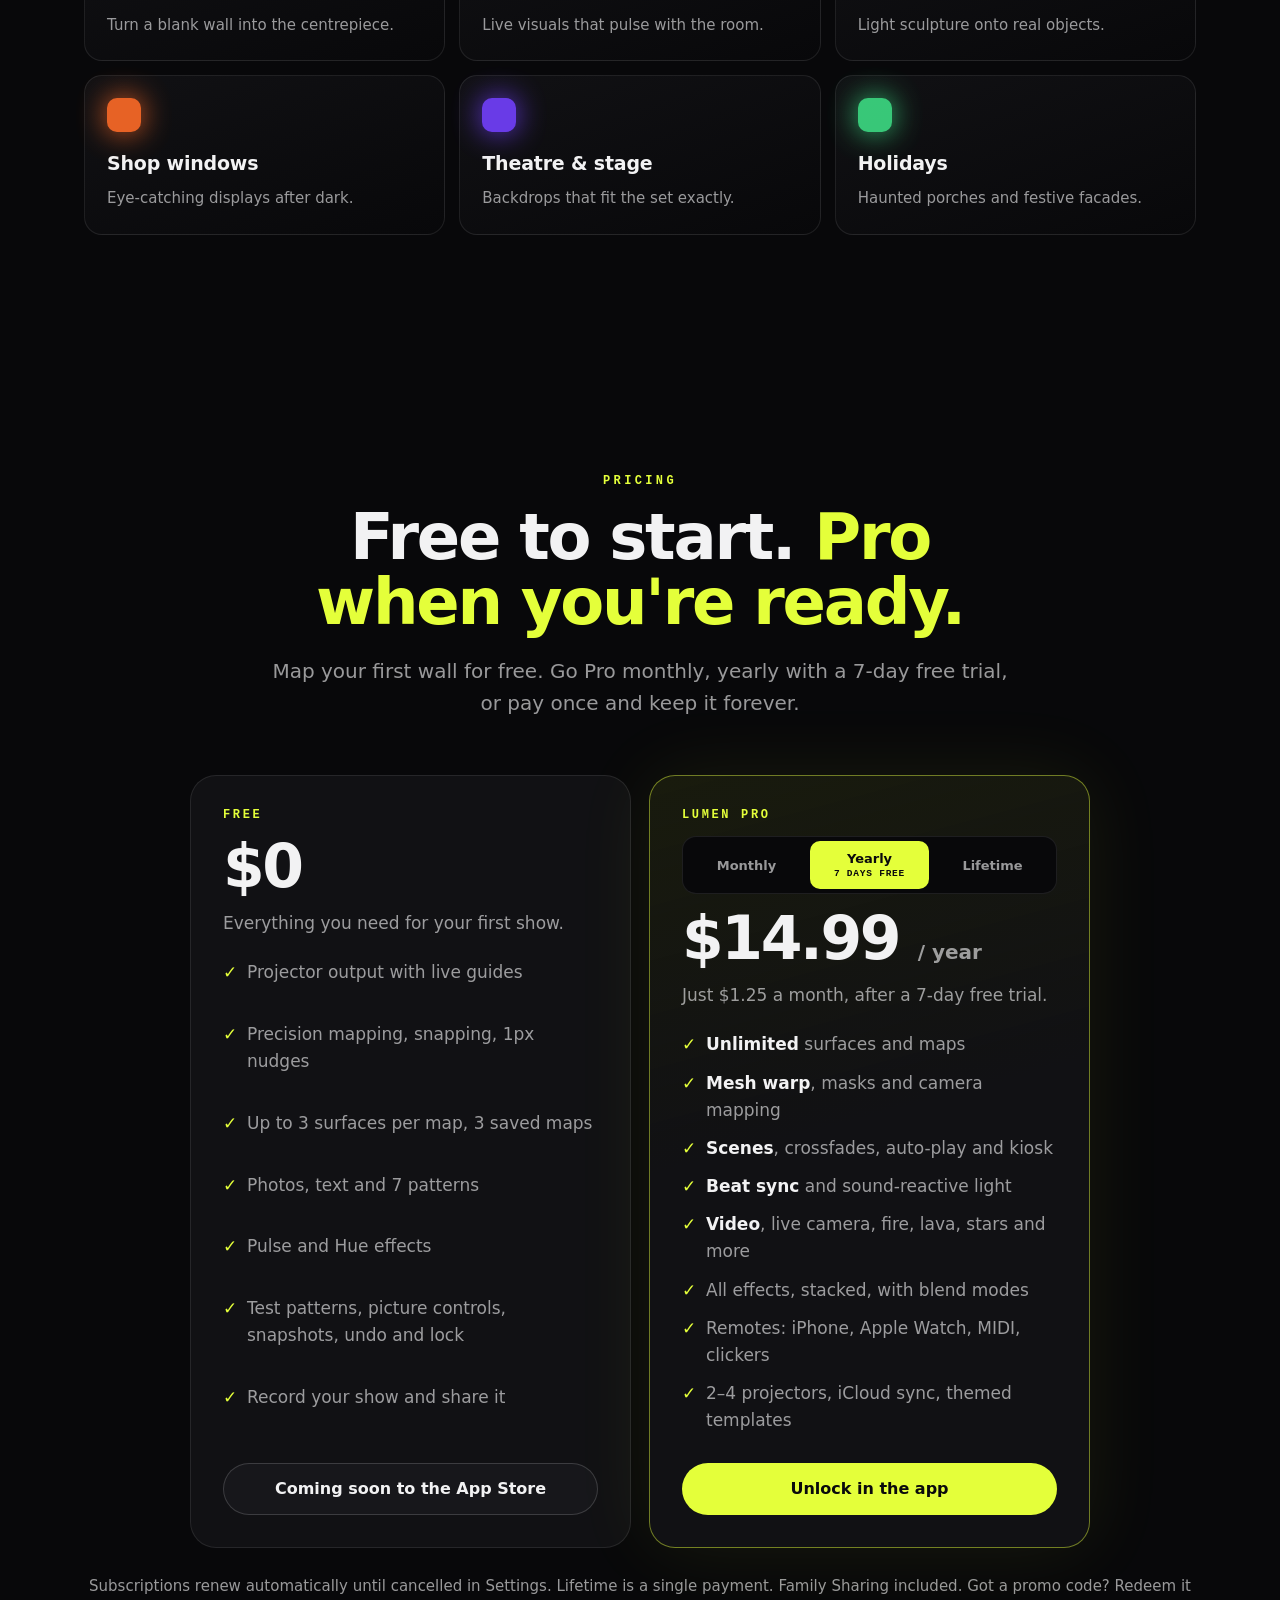
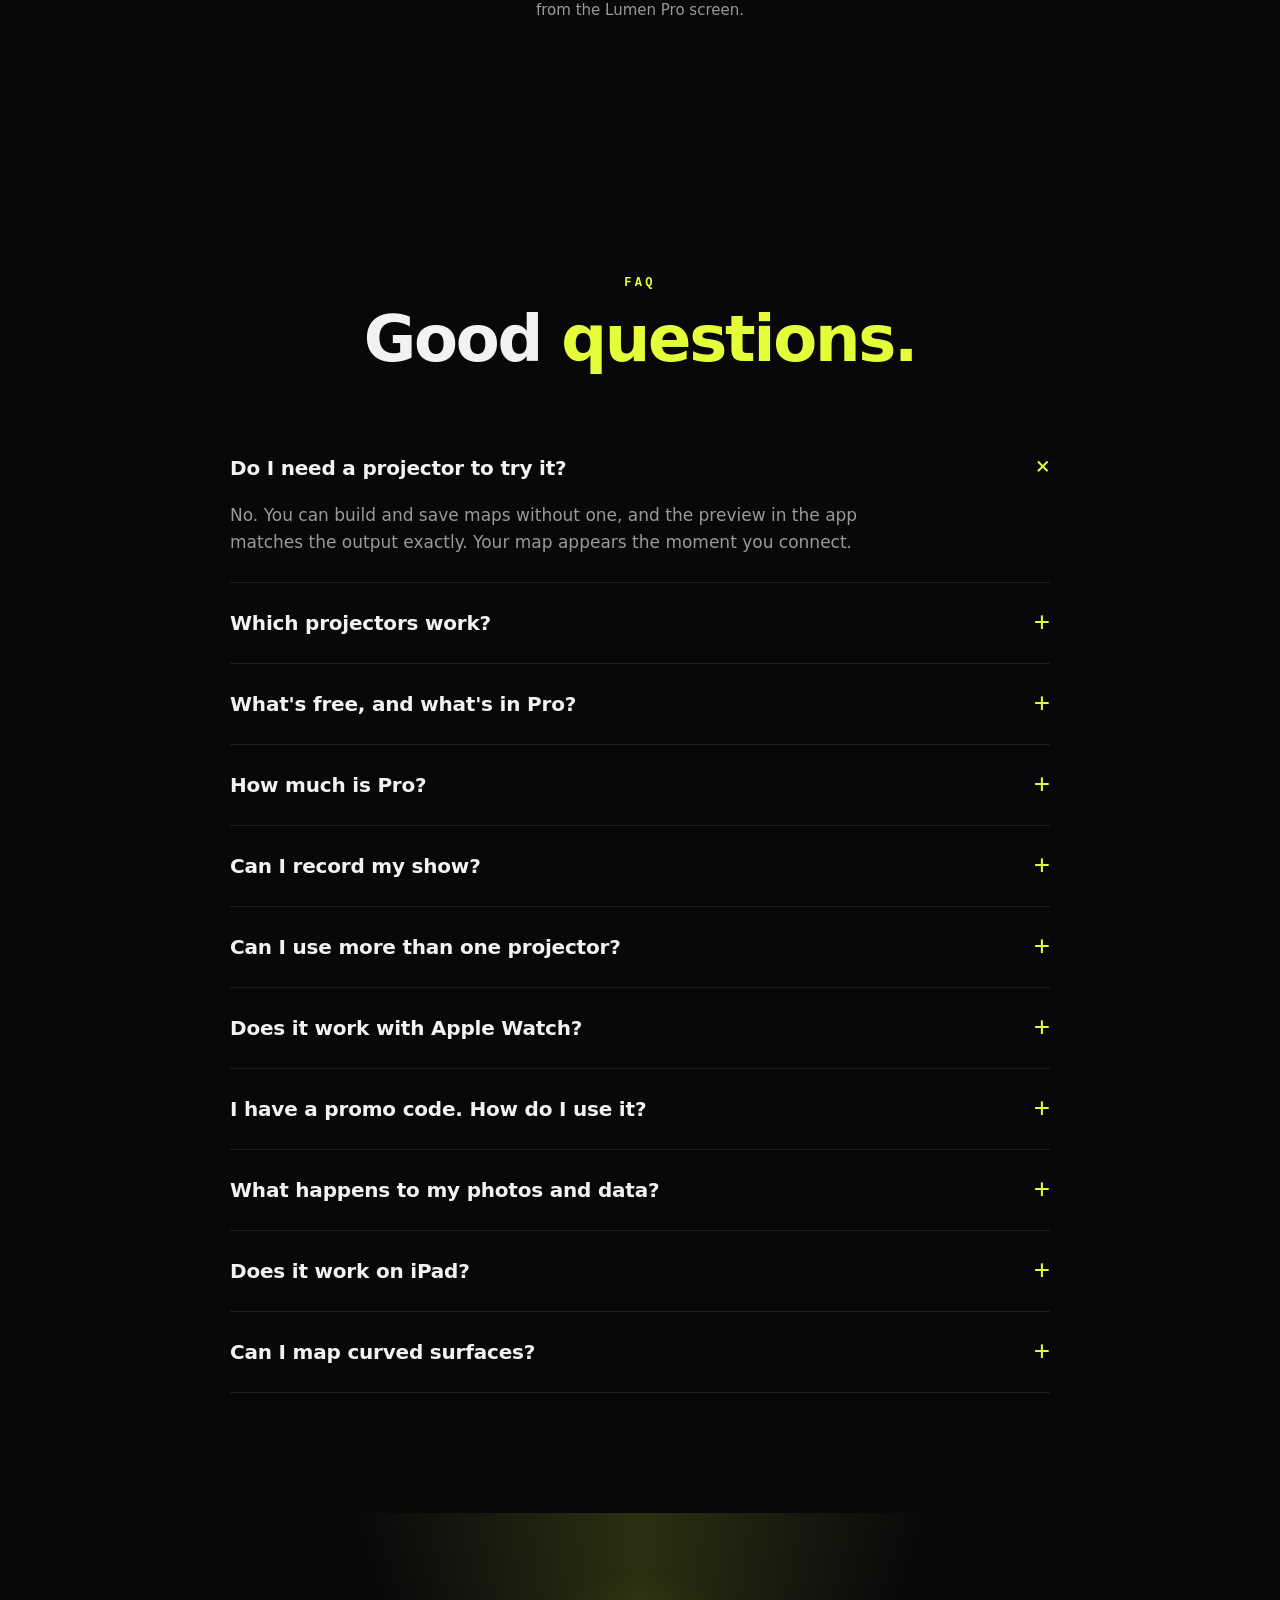
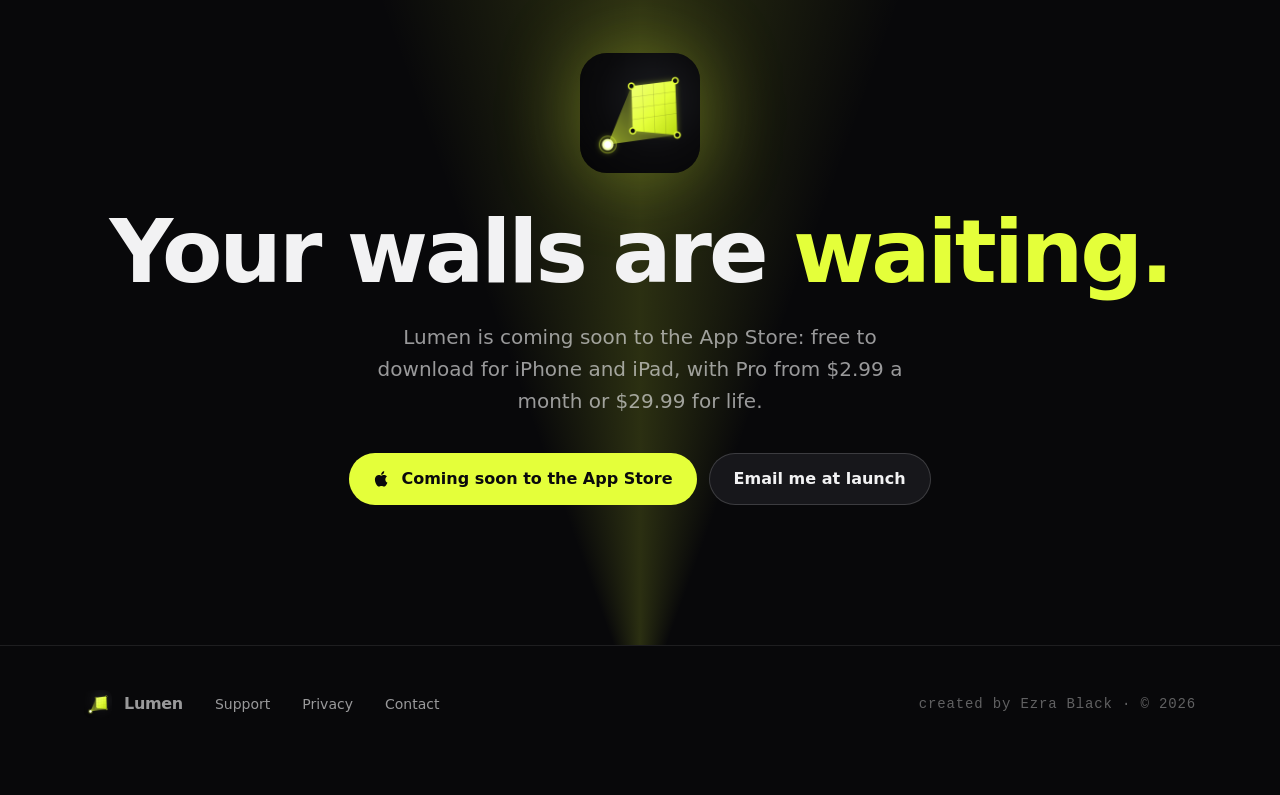
==== commit b39a7f8f: "Update site Co-Authored-By: Claude Opus 5.5 <noreply@anthropic.com>" ====
--- a/index.html
+++ b/index.html
@@ -292,7 +292,7 @@
         <span class="label">Show</span>
         <h2>Run a whole <em>show.</em></h2>
         <p>Save looks as scenes and crossfade between them with a tap, or let the show play on its own. Surfaces can pulse and shift with the music in the room.</p>
-        <ul><li>Scenes, crossfades, auto-play and loops</li><li>Sound-reactive light from the mic or a soundtrack</li><li>Remote control from a second iPhone, Apple Watch, a MIDI controller or a presentation clicker</li><li>Kiosk mode with daily on/off hours for shop windows and installations</li></ul>
+        <ul><li>Scenes, crossfades, auto-play and loops</li><li>Beat sync: tap the tempo or let Lumen hear it</li><li>Sound-reactive light from the mic or a soundtrack</li><li>Record the show with sound and share it</li><li>Remote control from a second iPhone, Apple Watch, a MIDI controller or a presentation clicker</li><li>Kiosk mode with daily on/off hours for shop windows and installations</li></ul>
       </div>
       <div class="phone-wrap reveal d1" style="--glow: rgba(26,217,255,.22)"><div class="phone"><img src="img/app-show.jpg" alt="The Show tab with four scenes for a DJ booth" loading="lazy"></div></div>
     </div>
@@ -310,7 +310,7 @@
         <span class="label">Templates</span>
         <h2>Themed shows, <em>ready to go.</em></h2>
         <p>Start from a haunted porch, a birthday wall, a DJ booth, holiday lights, a shop window or a chill room, each with scenes built in. Drag the corners onto your space and press play.</p>
-        <ul><li>Free starters for a wall, a box and three panels</li><li>Share any map as a single file, and sync with iCloud</li><li>Picture, gamma and colour controls, ceiling mounts and edge blending</li></ul>
+        <ul><li>Free starters for a wall, a box and three panels</li><li>Share any map as a single file, and sync with iCloud</li><li>Picture, gamma and colour controls and ceiling mounts</li><li>Two to four projectors, blended or separate</li></ul>
       </div>
       <div class="phone-wrap reveal d1" style="--glow: rgba(255,107,40,.26)"><div class="phone"><img src="img/app-halloween.jpg" alt="The Haunted porch template with a flickering BOO!" loading="lazy"></div></div>
     </div>
@@ -374,7 +374,7 @@
         <ul>
           <li>Projector output with live guides</li><li>Precision mapping, snapping, 1px nudges</li>
           <li>Up to 3 surfaces per map, 3 saved maps</li><li>Photos, text and 7 patterns</li>
-          <li>Pulse and Hue effects</li><li>Test patterns, picture controls, snapshots, undo and lock</li>
+          <li>Pulse and Hue effects</li><li>Test patterns, picture controls, snapshots, undo and lock</li><li>Record your show and share it</li>
         </ul>
         <span class="btn btn-ghost" style="width:100%;justify-content:center">Coming soon to the App Store</span>
       </div>
@@ -389,9 +389,9 @@
         <p class="muted" id="plan-note">Just $1.25 a month, after a 7-day free trial.</p>
         <ul>
           <li><b>Unlimited</b> surfaces and maps</li><li><b>Mesh warp</b>, masks and camera mapping</li>
-          <li><b>Scenes</b>, crossfades, auto-play and kiosk</li><li><b>Sound-reactive</b> light and soundtracks</li>
+          <li><b>Scenes</b>, crossfades, auto-play and kiosk</li><li><b>Beat sync</b> and sound-reactive light</li>
           <li><b>Video</b>, live camera, fire, lava, stars and more</li><li>All effects, stacked, with blend modes</li>
-          <li>Remotes: iPhone, Apple Watch, MIDI, clickers</li><li>iCloud sync, themed templates, edge blending</li>
+          <li>Remotes: iPhone, Apple Watch, MIDI, clickers</li><li>2–4 projectors, iCloud sync, themed templates</li>
         </ul>
         <span class="btn btn-beam" style="width:100%;justify-content:center">Unlock in the app</span>
       </div>
@@ -411,6 +411,8 @@
       <details><summary>Which projectors work?</summary><p>Any projector with an HDMI input, using a USB-C or Lightning to HDMI adapter, plus Apple TV or AirPlay-compatible projectors through Screen Mirroring.</p></details>
       <details><summary>What's free, and what's in Pro?</summary><p>Free Lumen maps up to 3 surfaces per map, keeps 3 saved maps, and includes photos, text, 7 patterns, the Pulse and Hue effects, test patterns and picture controls, with no watermark and no ads. Pro adds unlimited surfaces and maps, mesh warp, masks, camera mapping, scenes and shows, sound-reactive light, video, live camera, new generators, stacked effects, remotes, kiosk mode, iCloud sync and themed templates.</p></details>
       <details><summary>How much is Pro?</summary><p>$2.99 a month, $14.99 a year (with a 7-day free trial), or $29.99 once for lifetime access. Subscriptions renew automatically until you cancel in Settings › Apple Account › Subscriptions. Every option includes Family Sharing.</p></details>
+      <details><summary>Can I record my show?</summary><p>Yes, on every plan. Lumen records exactly what the projector shows, including effects, masks and scene changes, with the music it's listening to, and saves it to Photos. A small "Made with Lumen" tag is on by default, and you can turn it off.</p></details>
+      <details><summary>Can I use more than one projector?</summary><p>Yes, with Pro. iPhone and iPad drive one display at a time, so connect two to four projectors through an HDMI video-wall splitter. Then either blend them into one seamless wide image or give each projector its own area of the map.</p></details>
       <details><summary>Does it work with Apple Watch?</summary><p>Yes, with Pro. Run your show from your wrist: next and previous scene, jump to any scene, and blackout. A second iPhone, a MIDI controller or a Bluetooth presentation clicker works too.</p></details>
       <details><summary>I have a promo code. How do I use it?</summary><p>Open Lumen, tap "Lumen Pro" in the library (or any feature marked PRO), then tap "Redeem code". Apple's code sheet opens, and Pro unlocks as soon as the code is accepted.</p></details>
       <details><summary>What happens to my photos and data?</summary><p>Nothing leaves your device. Lumen has no account and no analytics, and it collects no data. You choose media with the system photo picker, so it never sees the rest of your library. See the <a href="privacy.html" style="color:var(--beam)">privacy policy</a>.</p></details>
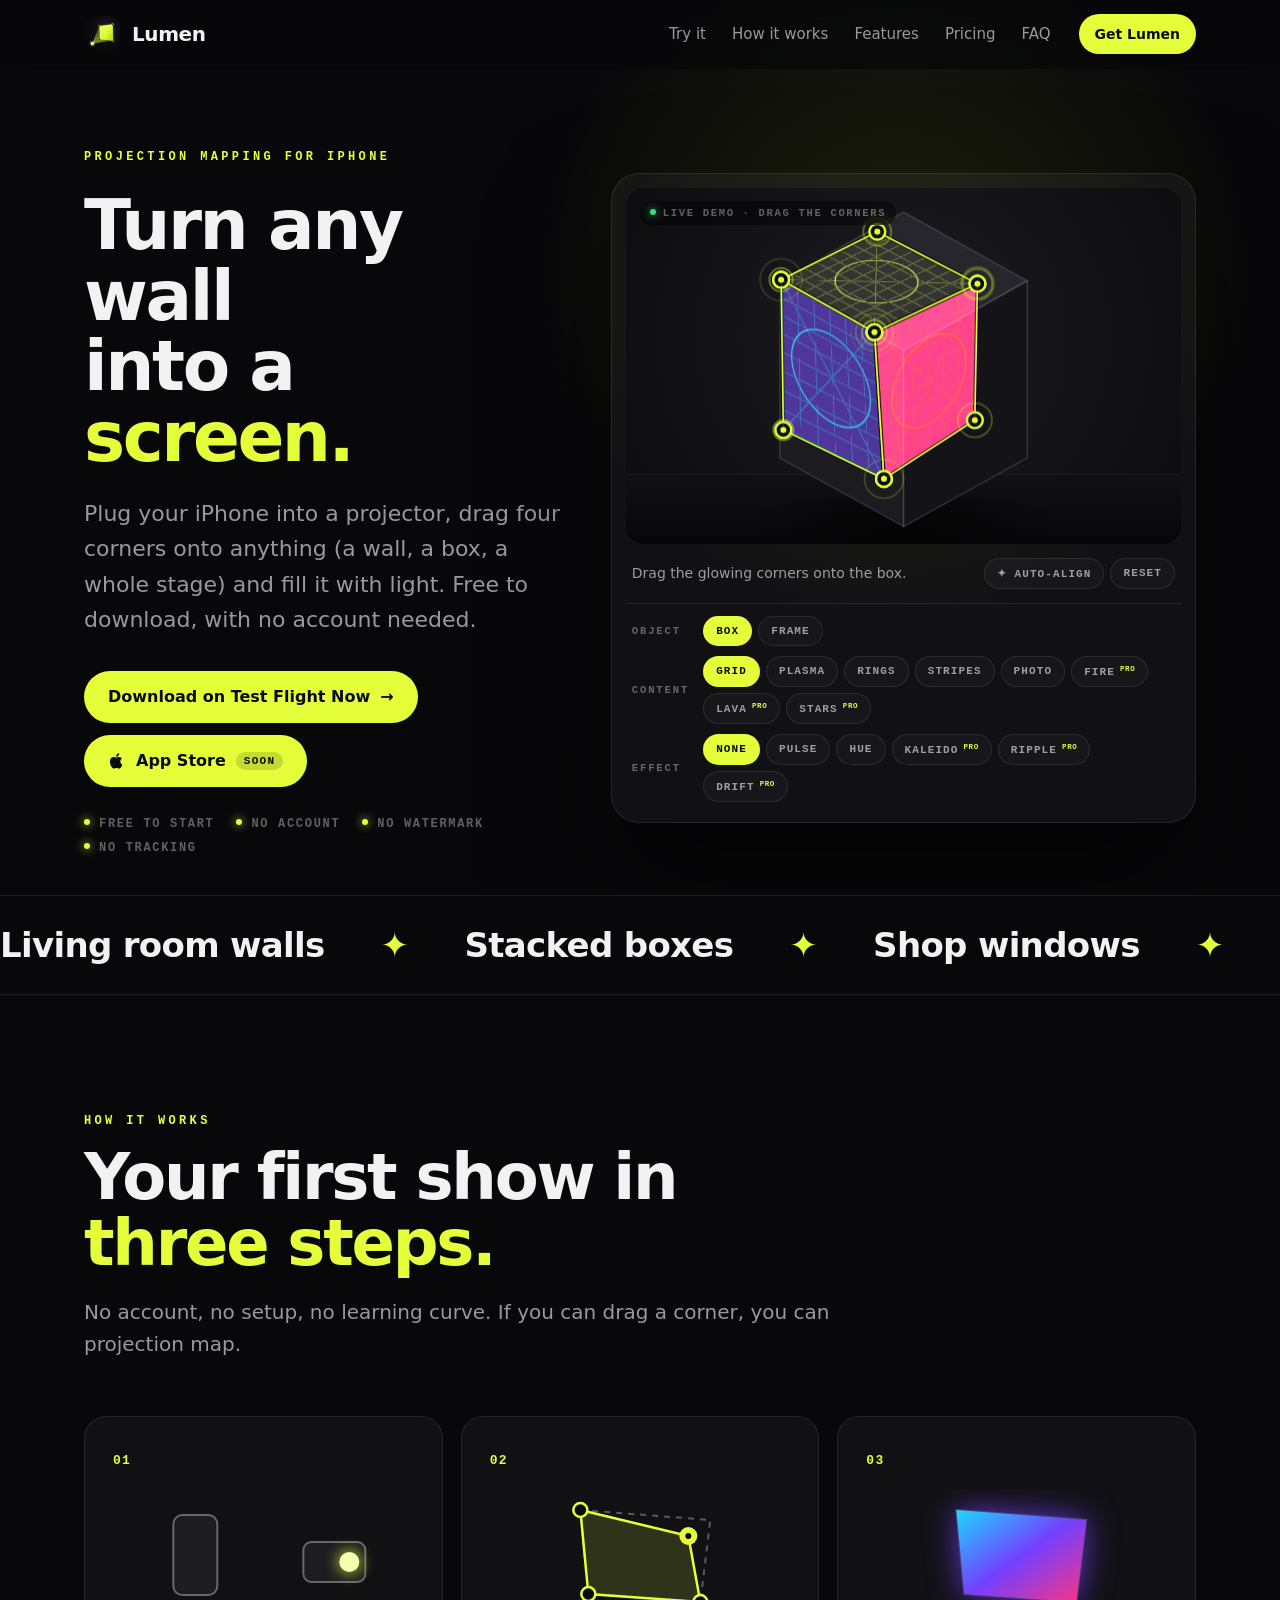
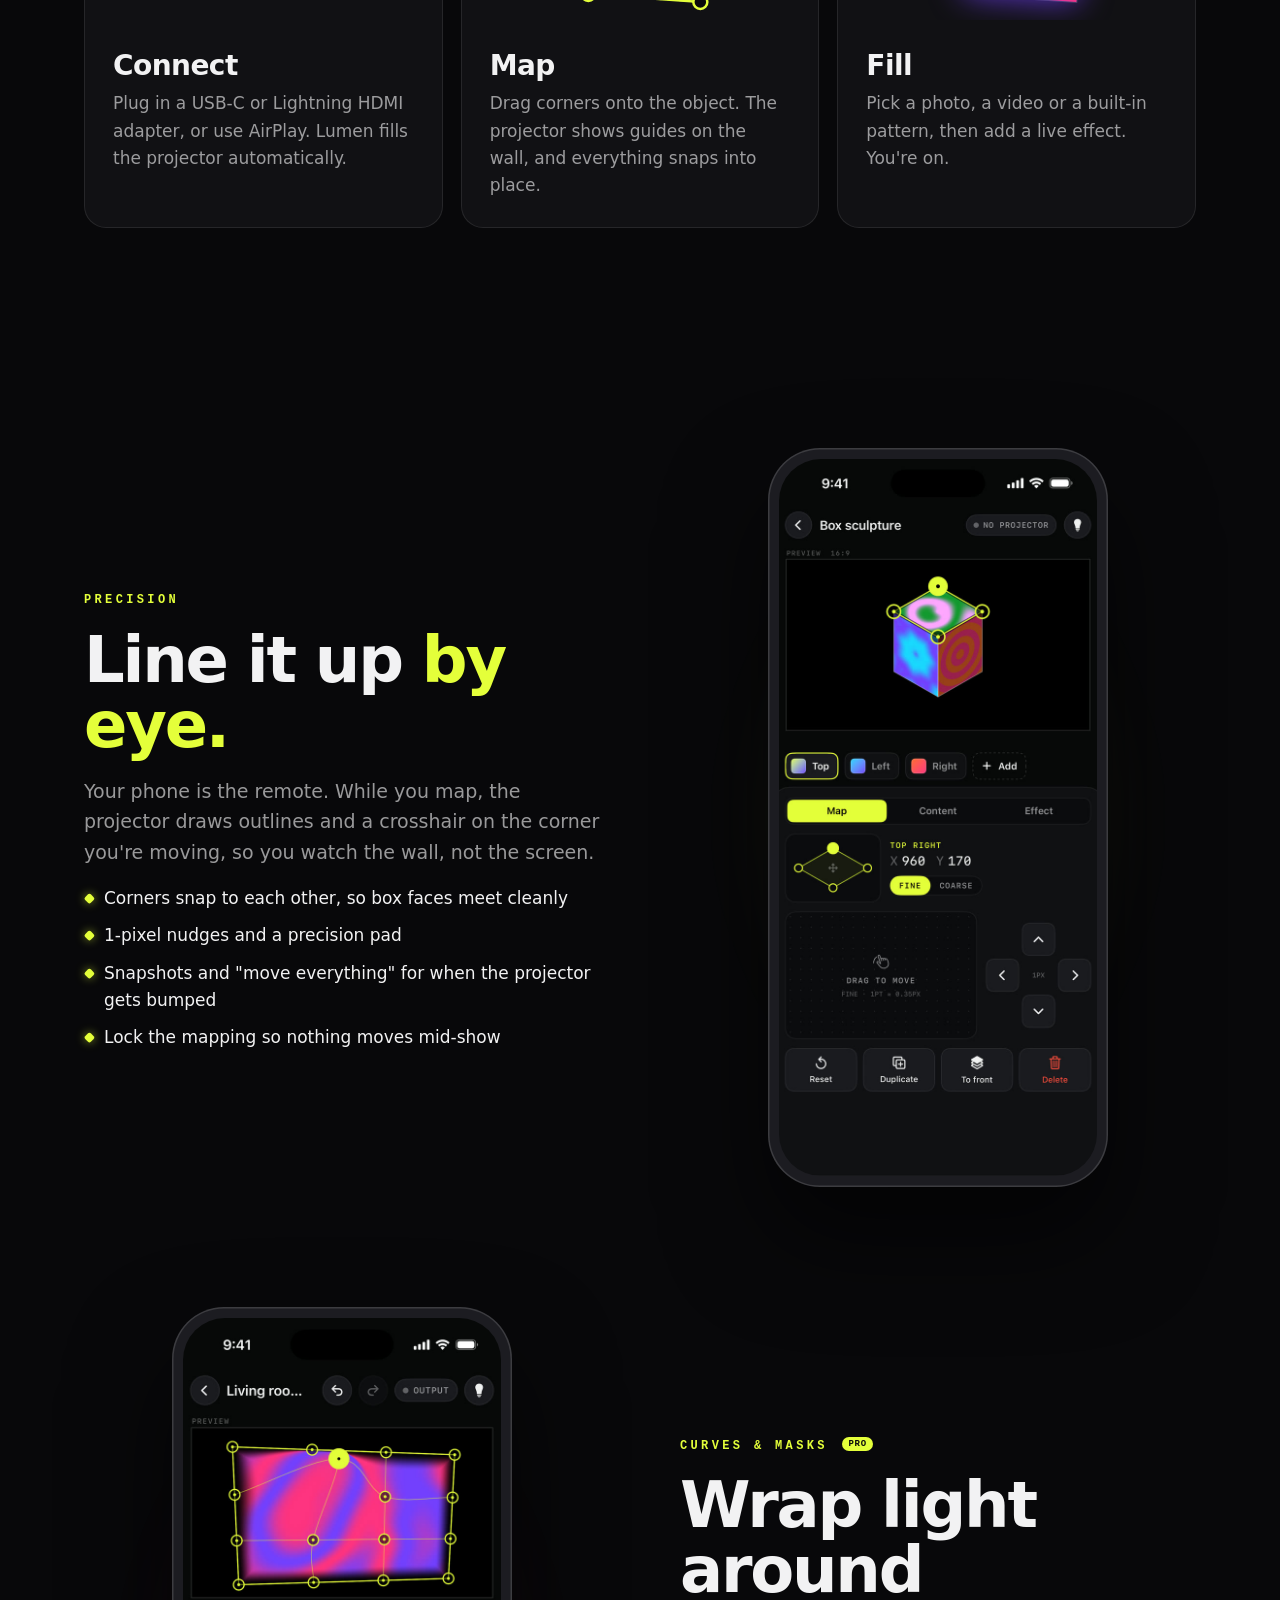
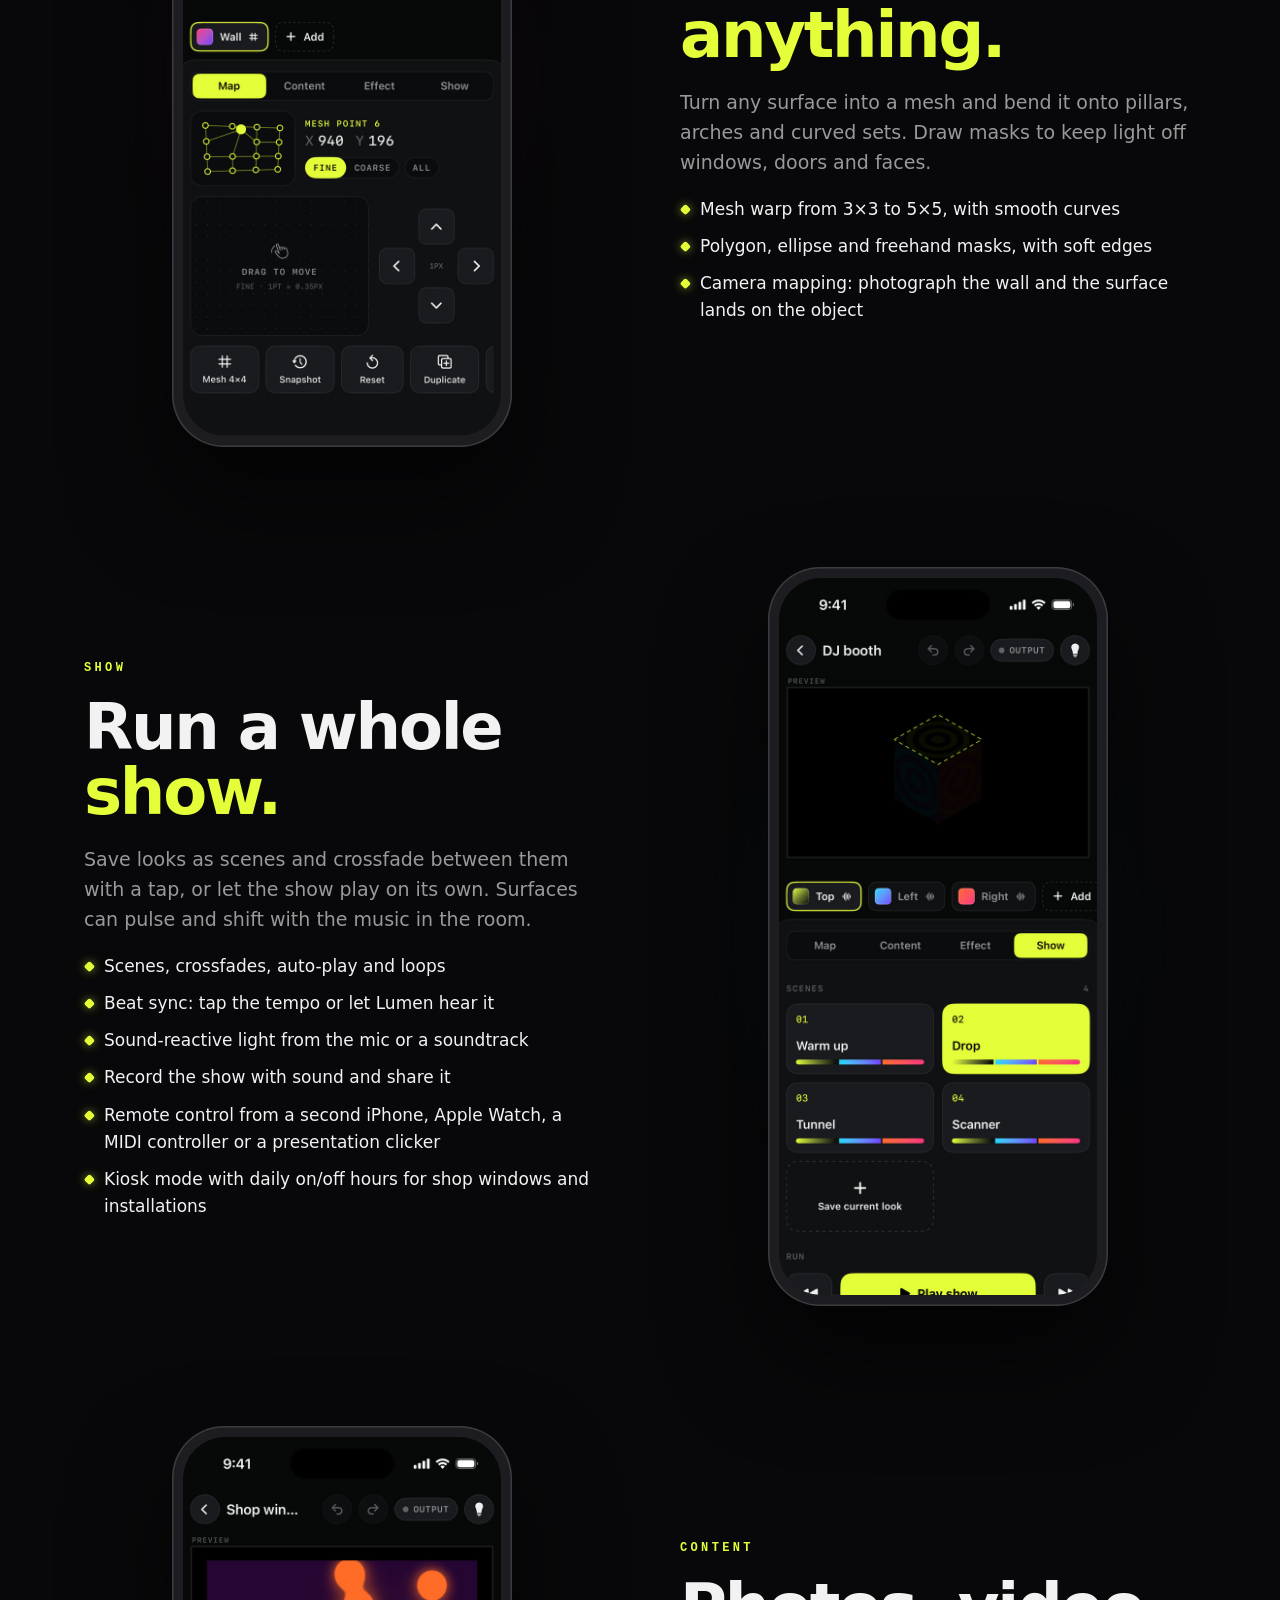
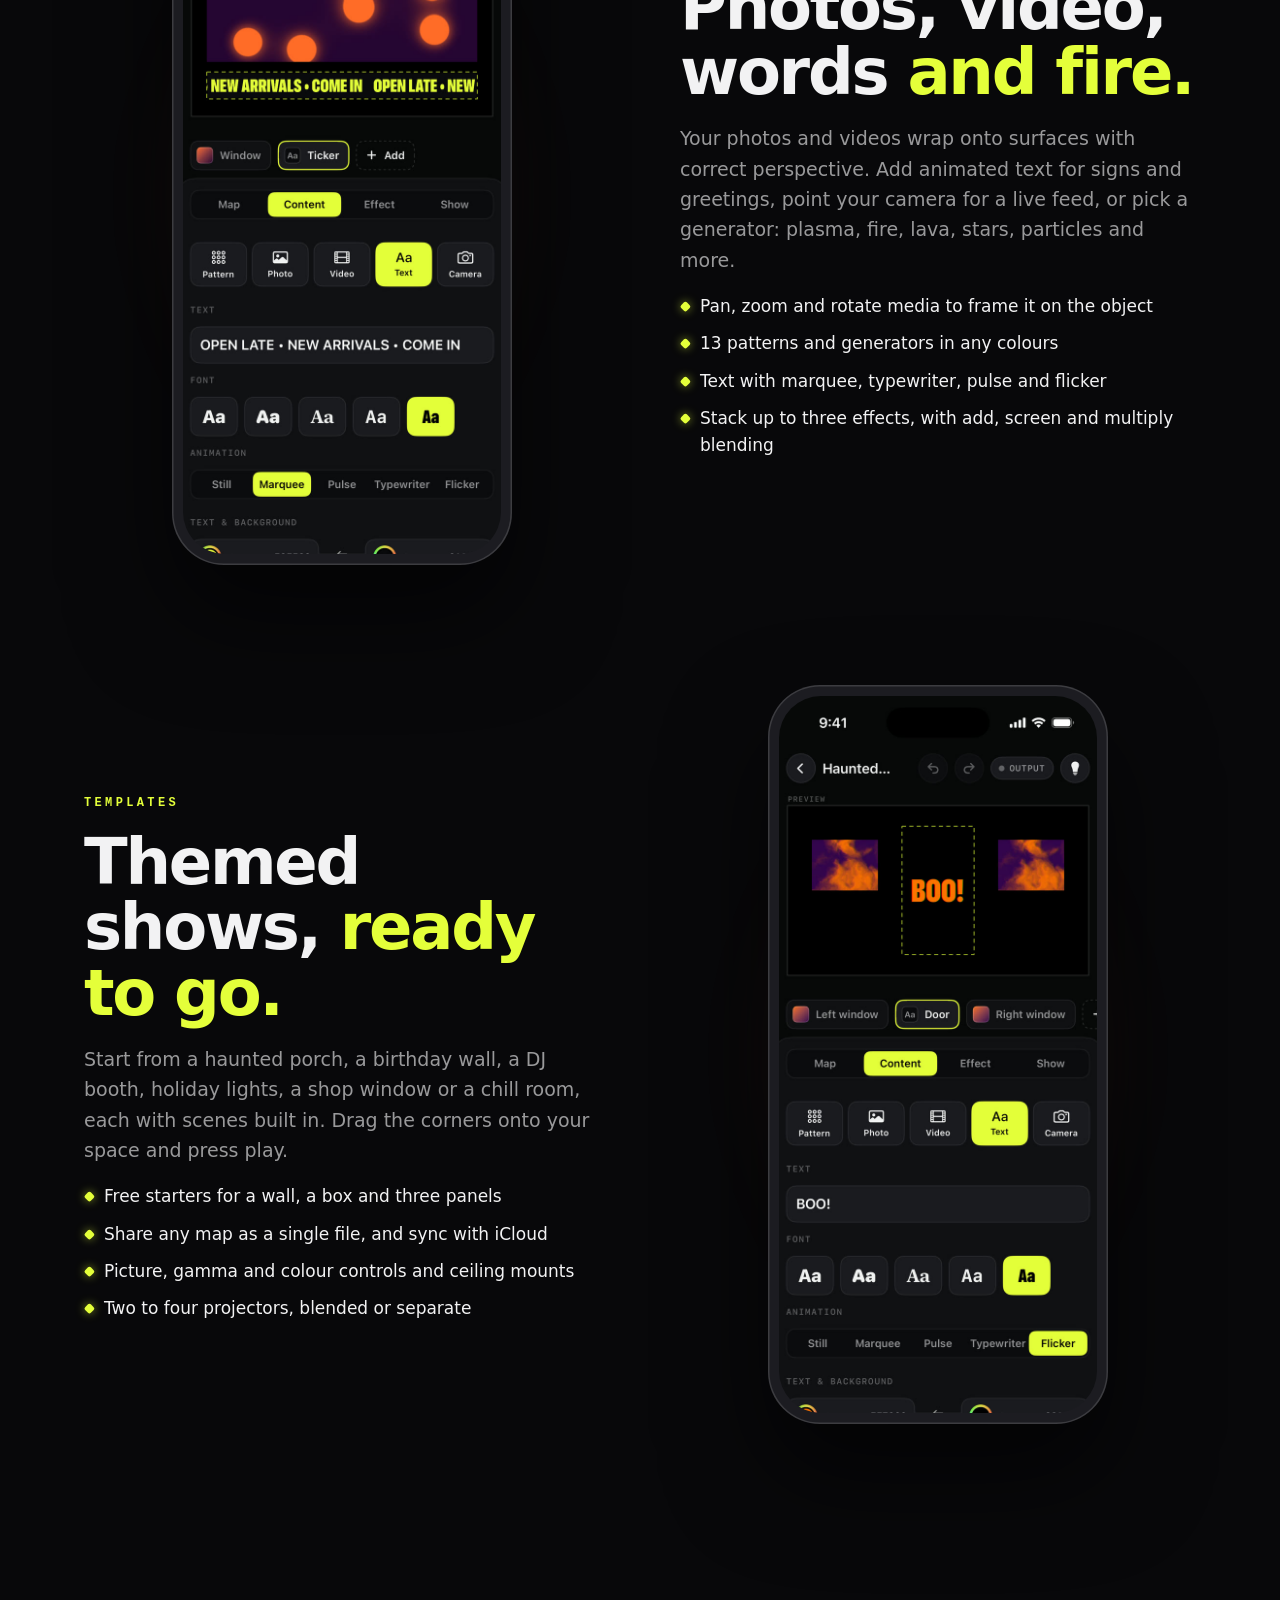
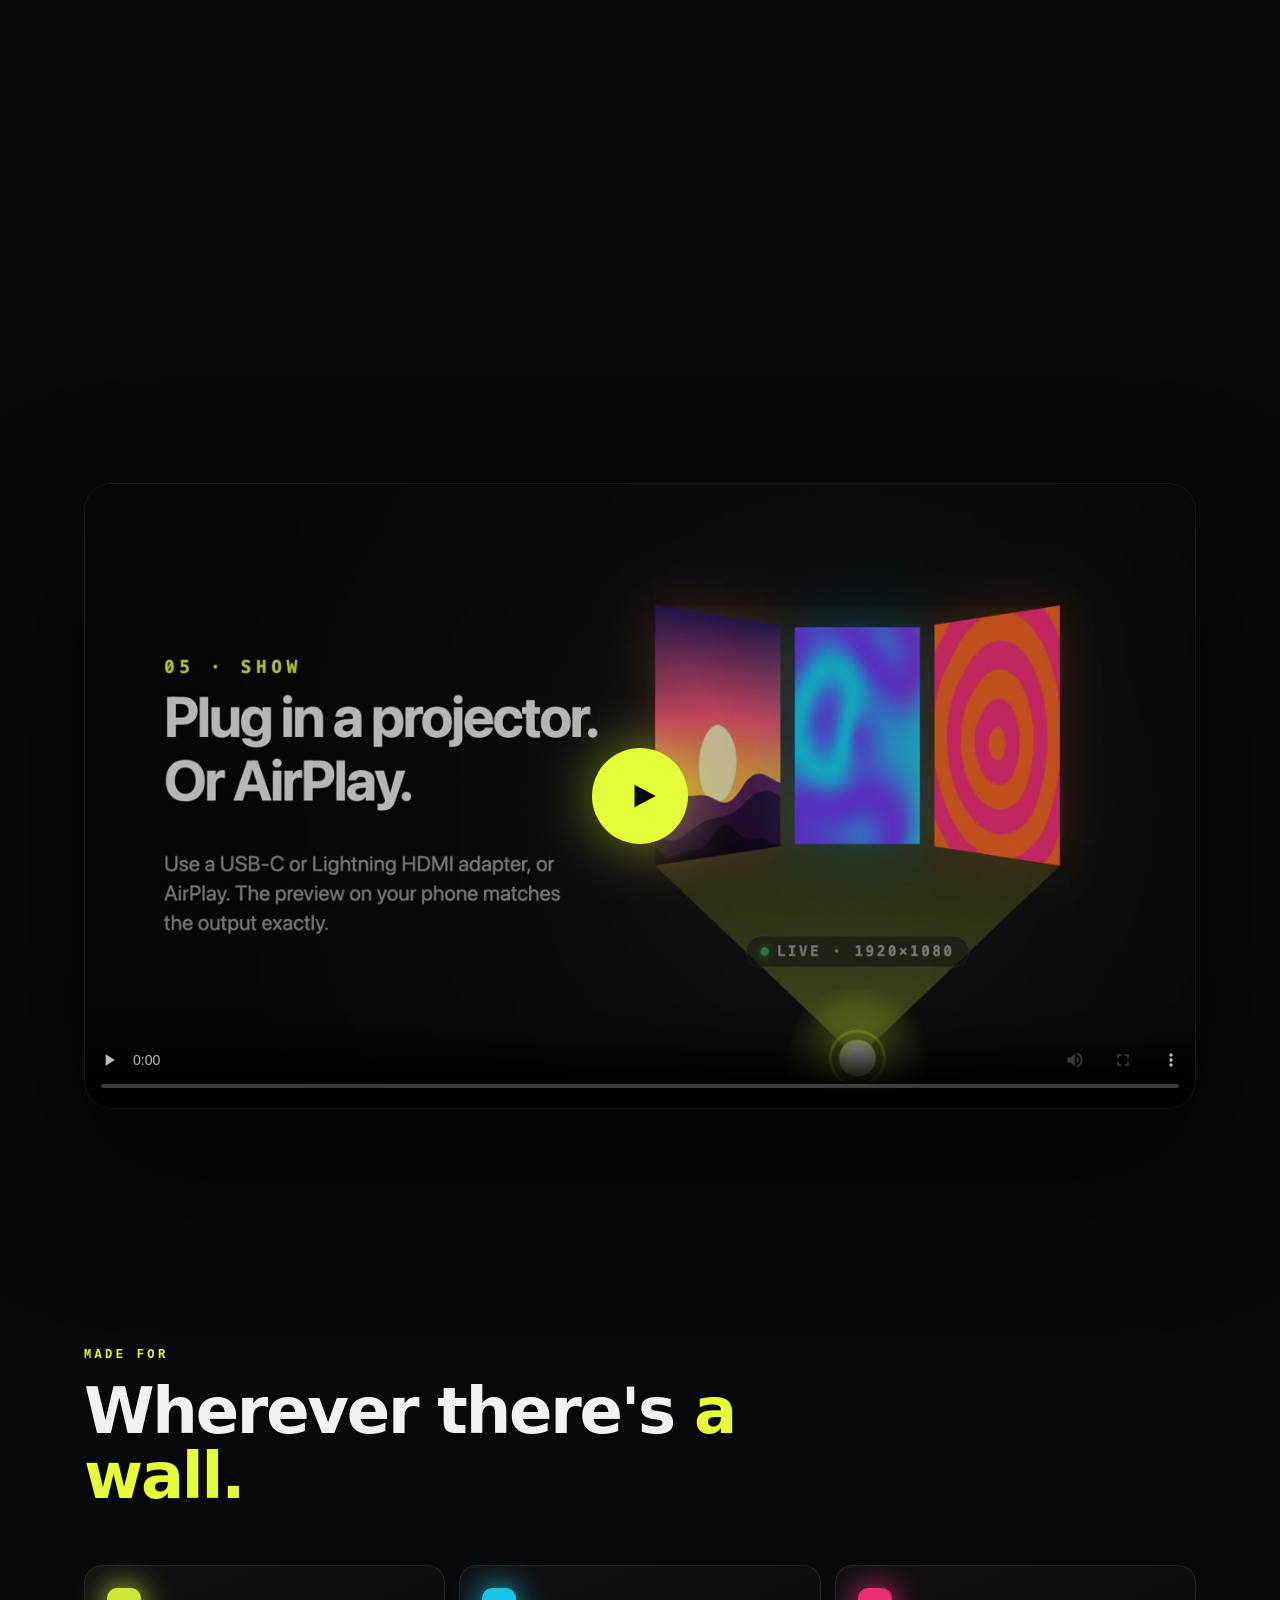
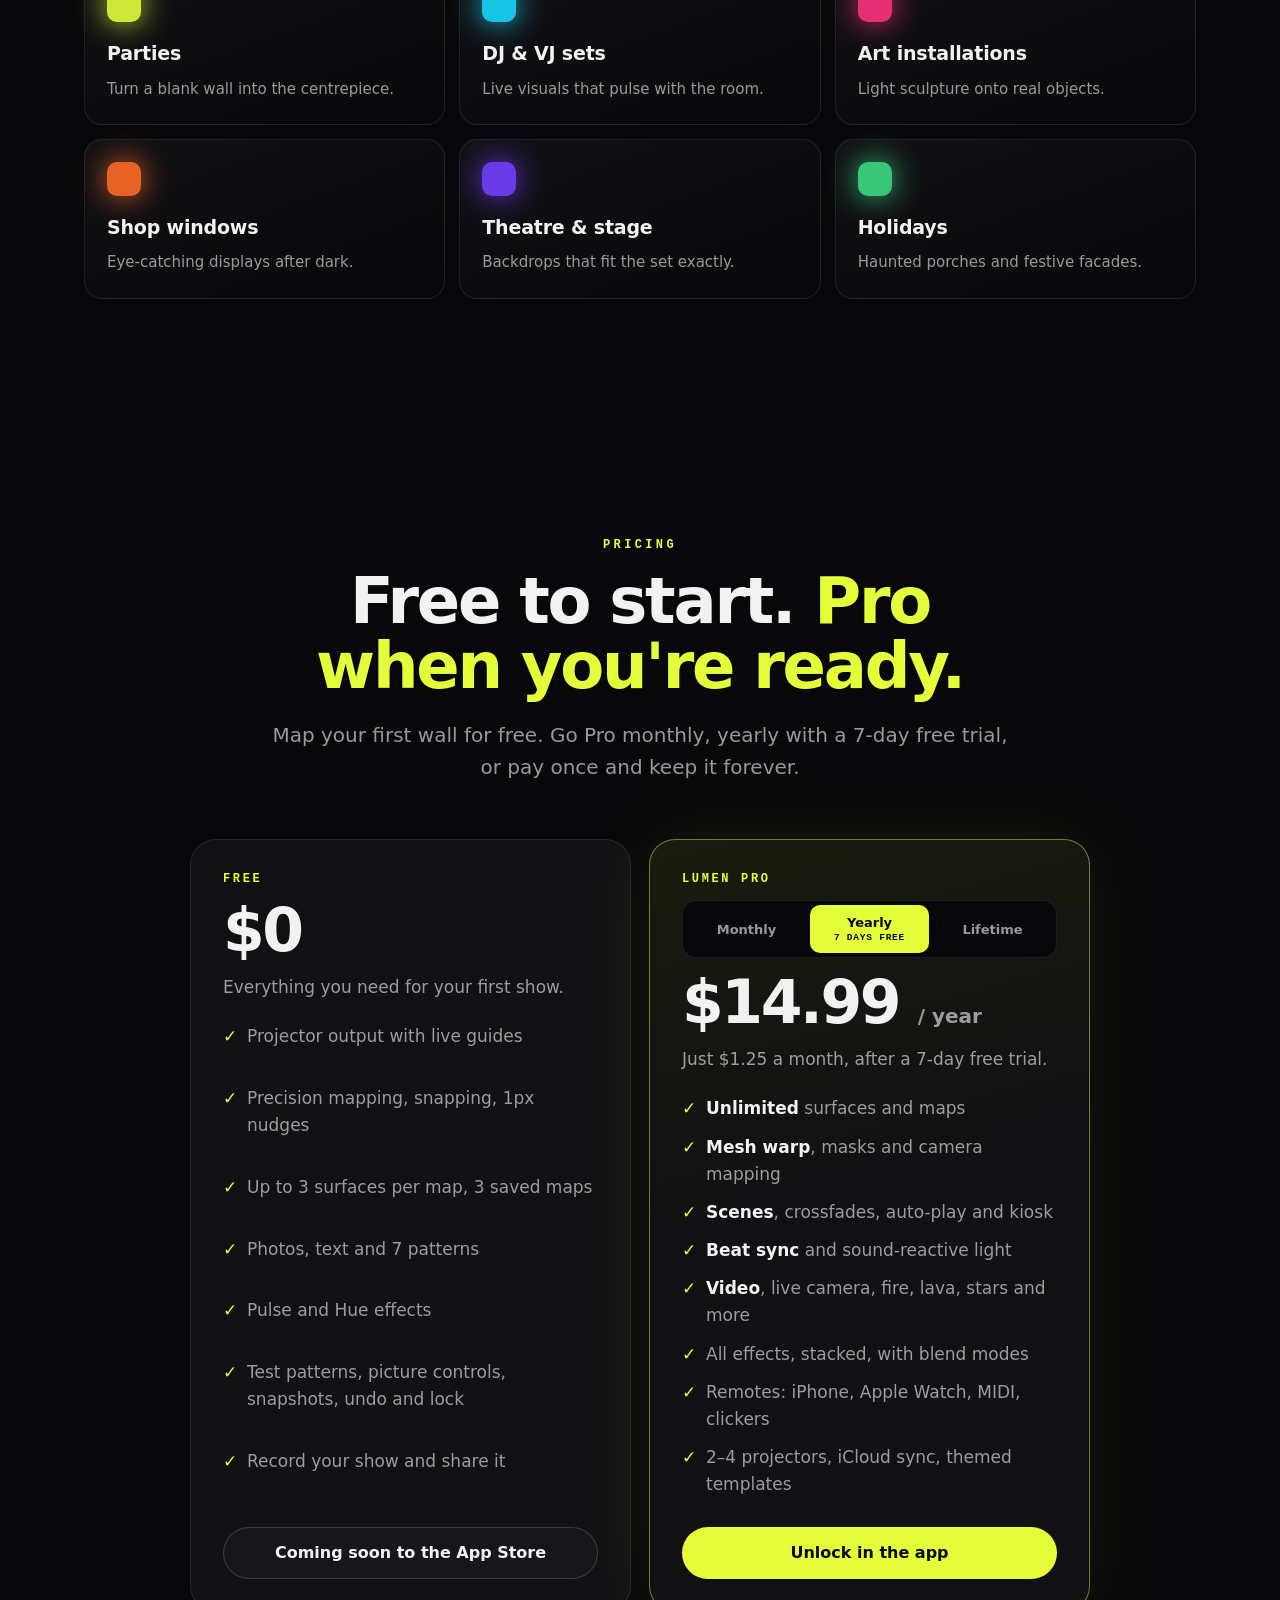
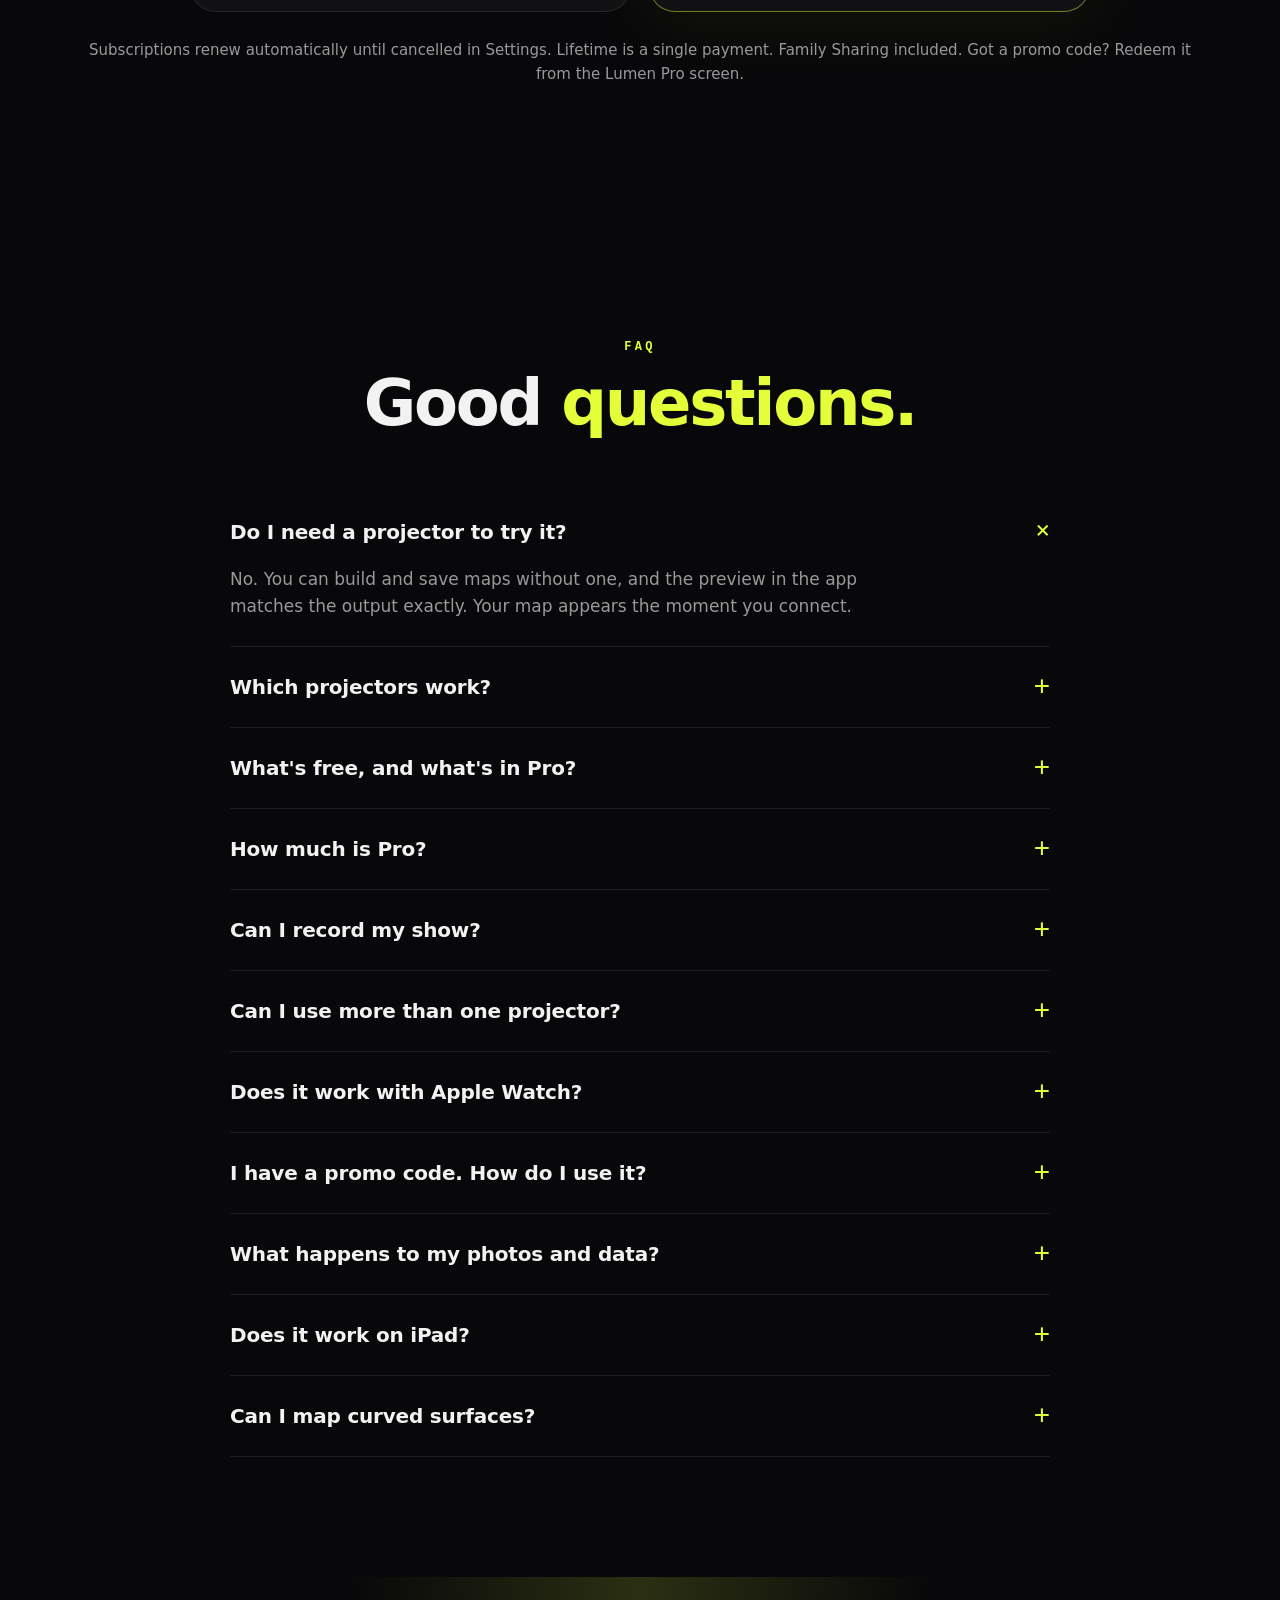
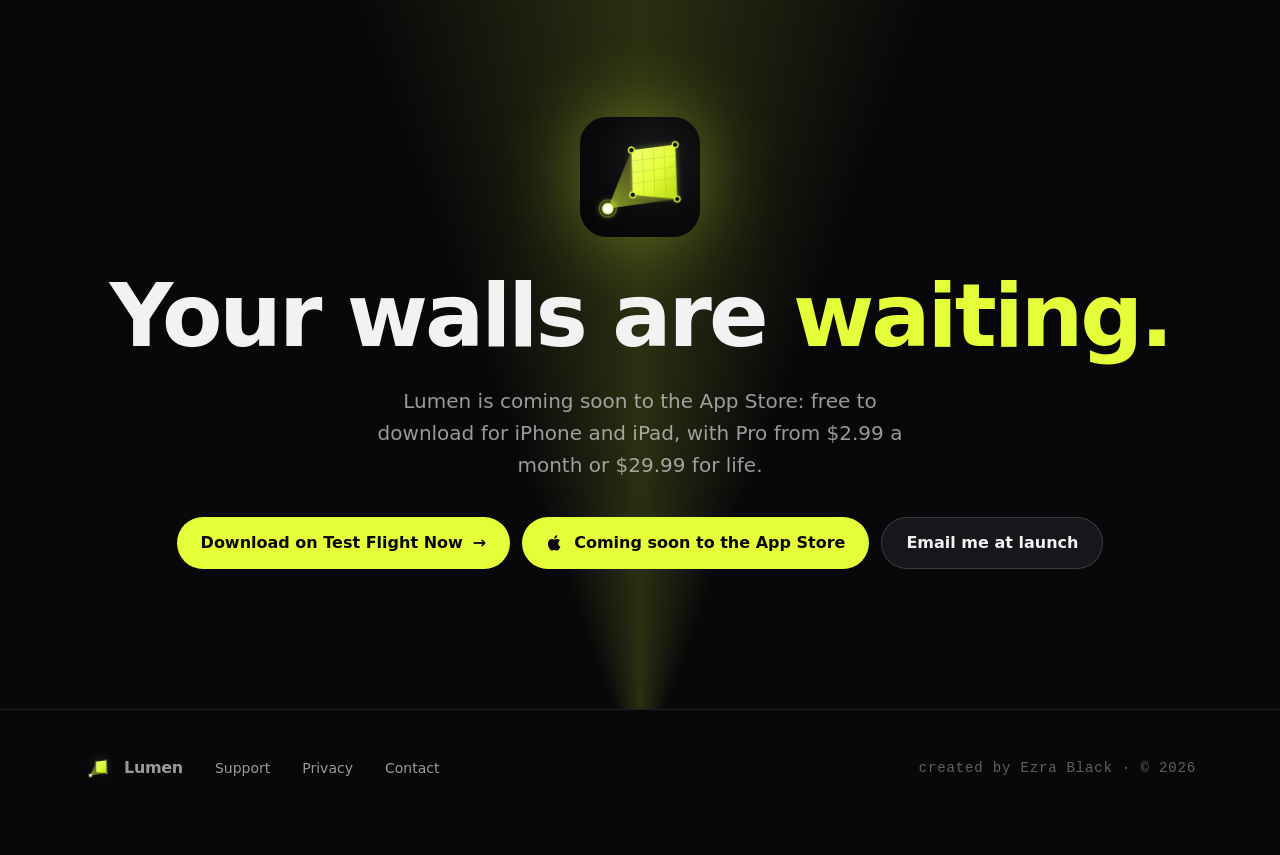
==== commit f6f52a47: "Add TestFlight download buttons" ====
--- a/index.html
+++ b/index.html
@@ -185,6 +185,7 @@
       <h1 class="reveal d1">Turn any wall<br>into a <em>screen.</em></h1>
       <p class="lede reveal d2">Plug your iPhone into a projector, drag four corners onto anything (a wall, a box, a whole stage) and fill it with light. Free to download, with no account needed.</p>
       <div class="cta-row reveal d3">
+        <a class="btn btn-beam" href="https://testflight.apple.com/join/n3hMQjXv" target="_blank" rel="noopener">Download on Test Flight Now <span aria-hidden="true">→</span></a>
         <a class="btn btn-beam" href="#get">
           <svg class="apple" viewBox="0 0 24 24" fill="currentColor" aria-hidden="true"><path d="M16.4 12.6c0-2.6 2.1-3.8 2.2-3.9-1.2-1.8-3.1-2-3.7-2-1.6-.2-3.1.9-3.9.9-.8 0-2-.9-3.4-.9-1.7 0-3.3 1-4.2 2.6-1.8 3.1-.5 7.7 1.3 10.2.9 1.2 1.9 2.6 3.2 2.6 1.3-.1 1.8-.8 3.4-.8 1.6 0 2 .8 3.4.8 1.4 0 2.3-1.3 3.1-2.5 1-1.4 1.4-2.8 1.4-2.9-.1 0-2.8-1.1-2.8-4.1zM13.9 5c.7-.9 1.2-2 1-3.2-1 0-2.3.7-3 1.5-.7.8-1.2 2-1.1 3.1 1.2.1 2.3-.6 3.1-1.4z"/></svg>
           App Store <span class="soon">SOON</span></a>
@@ -429,6 +430,7 @@
     <h2 class="reveal d1">Your walls are <em>waiting.</em></h2>
     <p class="reveal d2">Lumen is coming soon to the App Store: free to download for iPhone and iPad, with Pro from $2.99 a month or $29.99 for life.</p>
     <div class="cta-row reveal d3">
+      <a class="btn btn-beam" href="https://testflight.apple.com/join/n3hMQjXv" target="_blank" rel="noopener">Download on Test Flight Now <span aria-hidden="true">→</span></a>
       <span class="btn btn-beam" aria-disabled="true">
         <svg class="apple" viewBox="0 0 24 24" fill="currentColor" aria-hidden="true"><path d="M16.4 12.6c0-2.6 2.1-3.8 2.2-3.9-1.2-1.8-3.1-2-3.7-2-1.6-.2-3.1.9-3.9.9-.8 0-2-.9-3.4-.9-1.7 0-3.3 1-4.2 2.6-1.8 3.1-.5 7.7 1.3 10.2.9 1.2 1.9 2.6 3.2 2.6 1.3-.1 1.8-.8 3.4-.8 1.6 0 2 .8 3.4.8 1.4 0 2.3-1.3 3.1-2.5 1-1.4 1.4-2.8 1.4-2.9-.1 0-2.8-1.1-2.8-4.1zM13.9 5c.7-.9 1.2-2 1-3.2-1 0-2.3.7-3 1.5-.7.8-1.2 2-1.1 3.1 1.2.1 2.3-.6 3.1-1.4z"/></svg>
         Coming soon to the App Store</span>
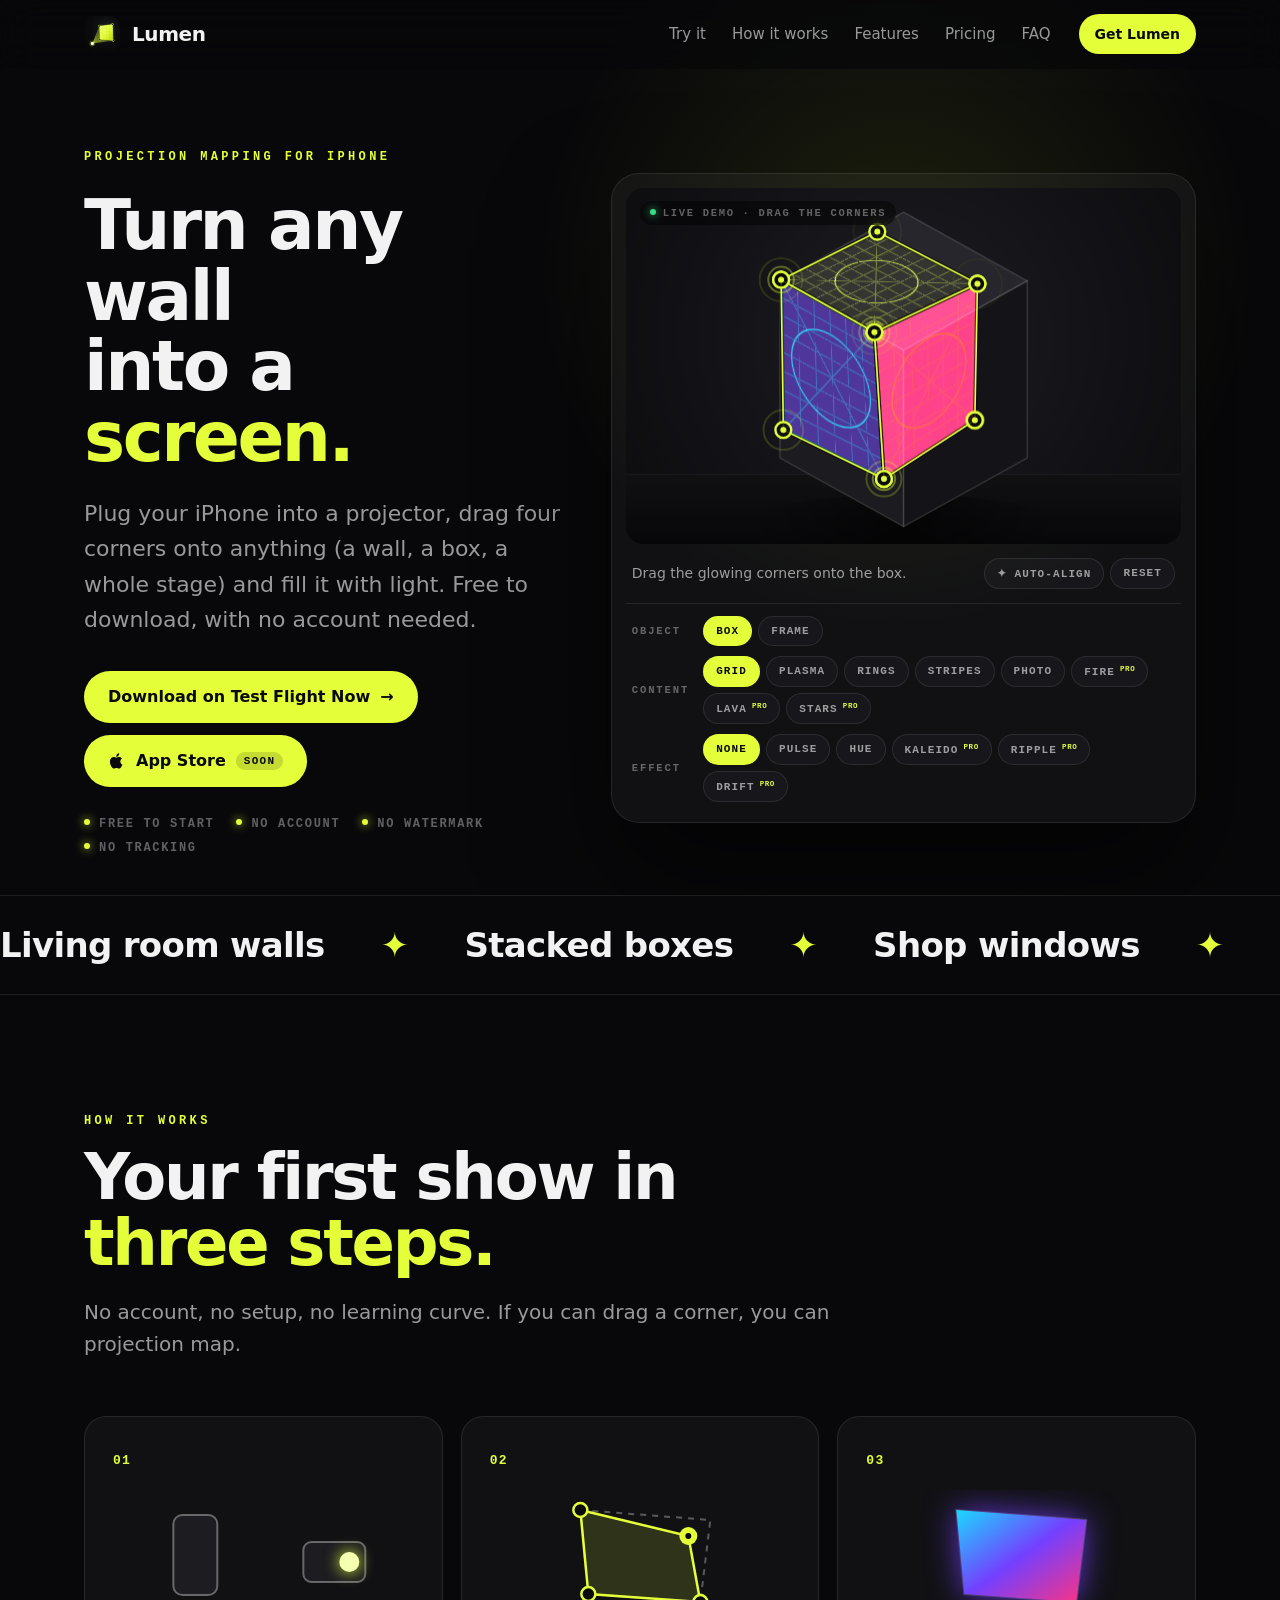
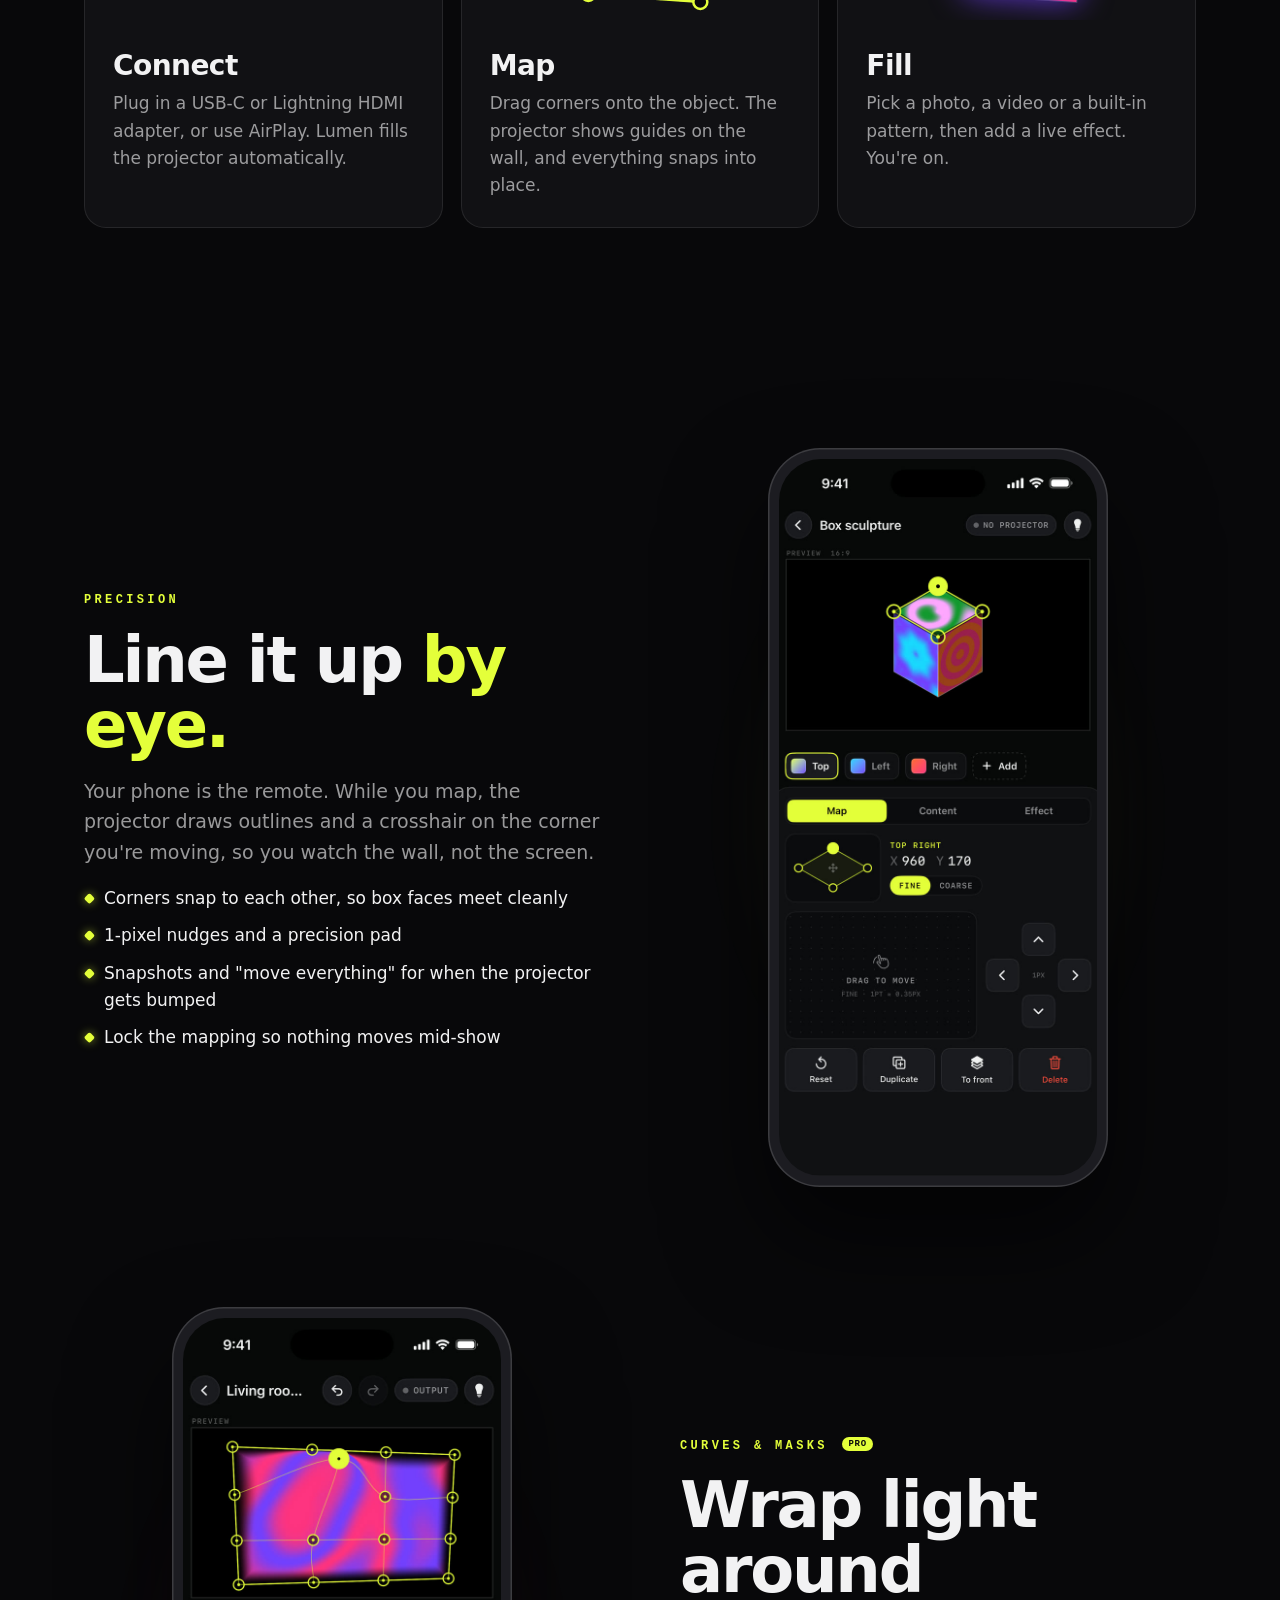
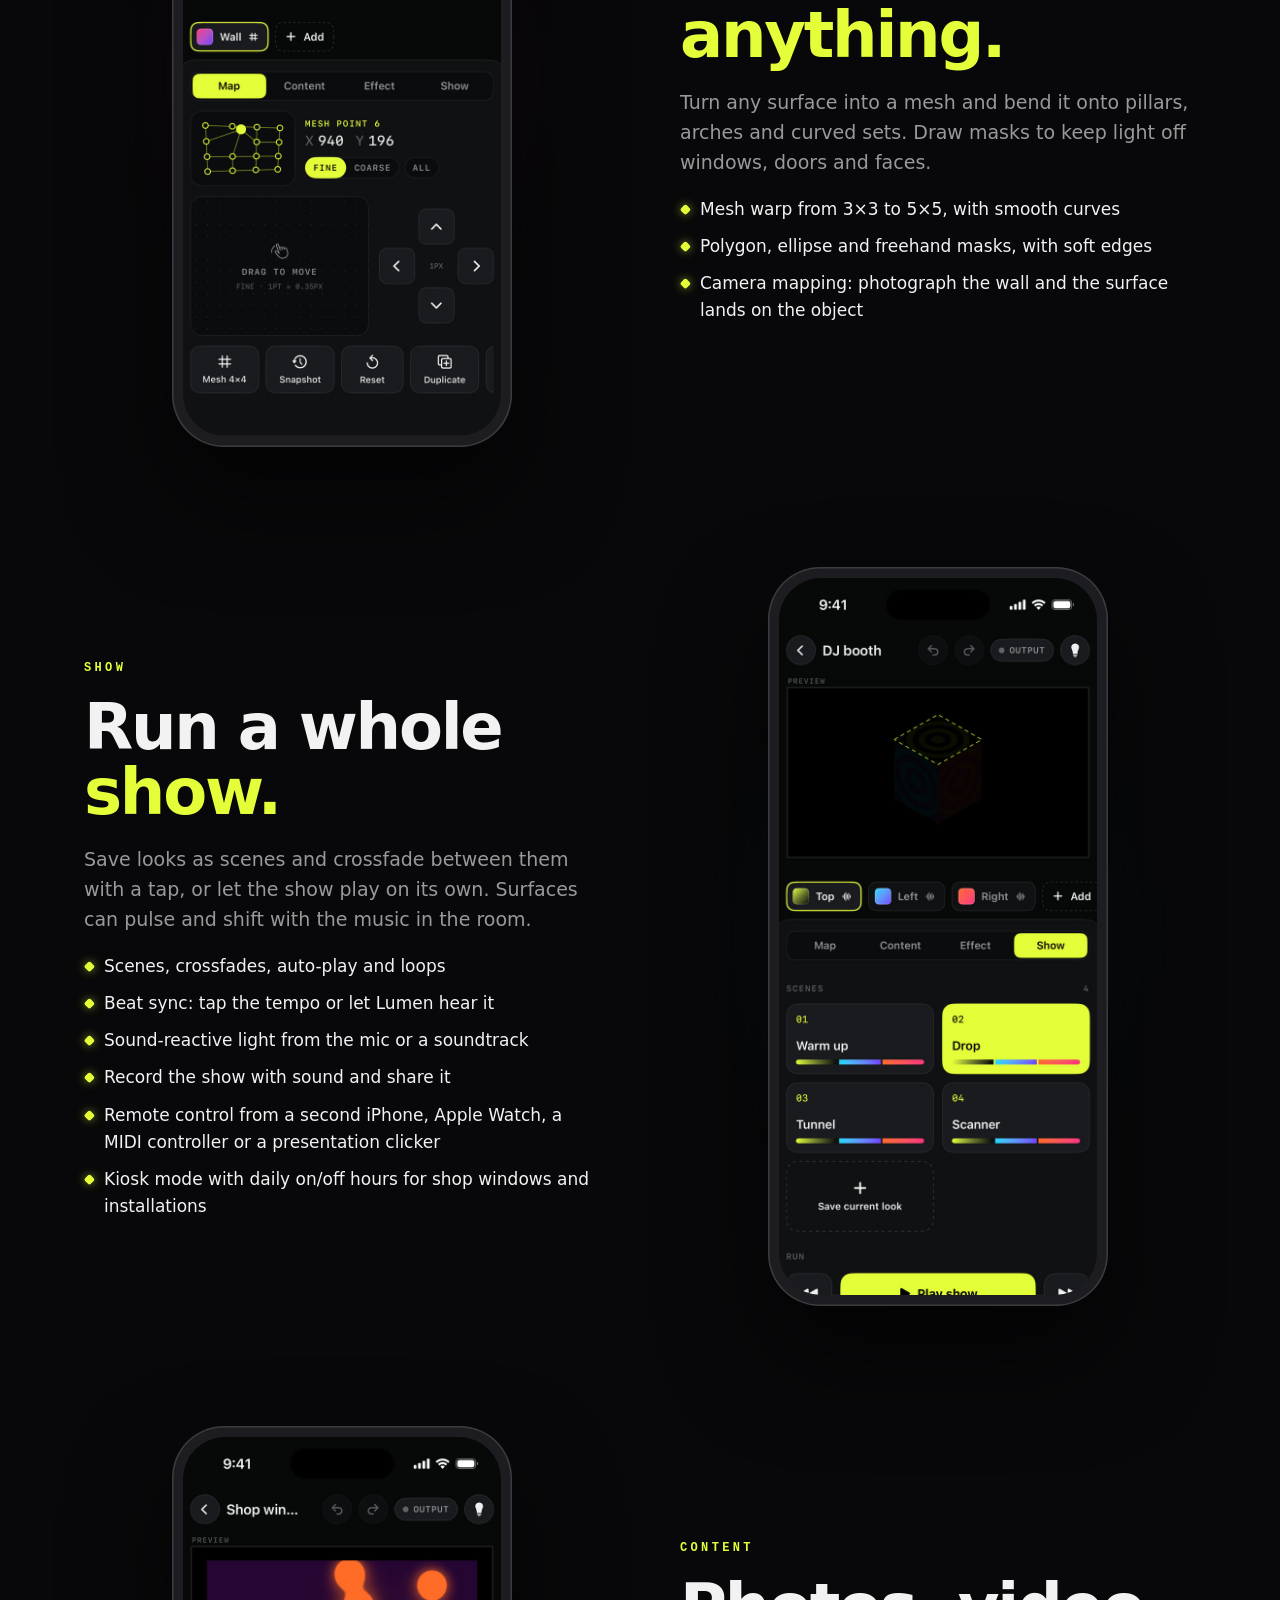
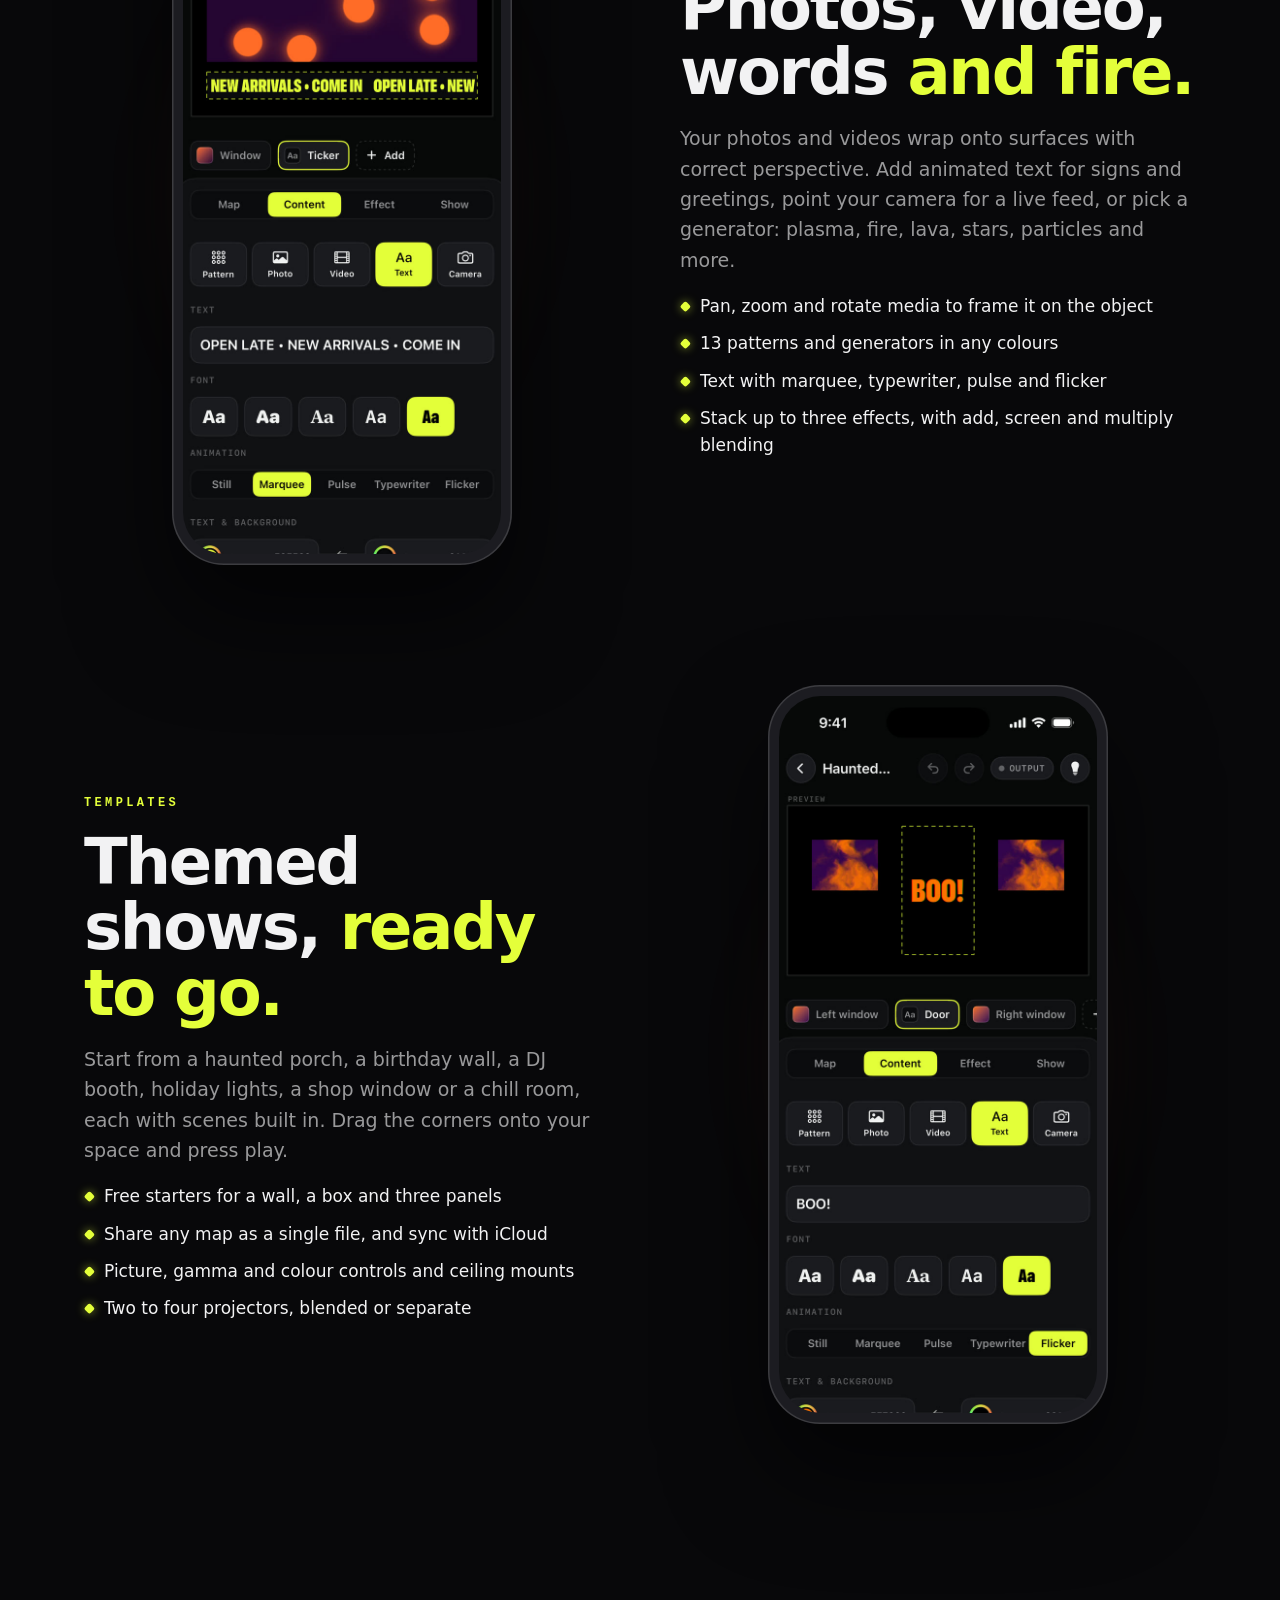
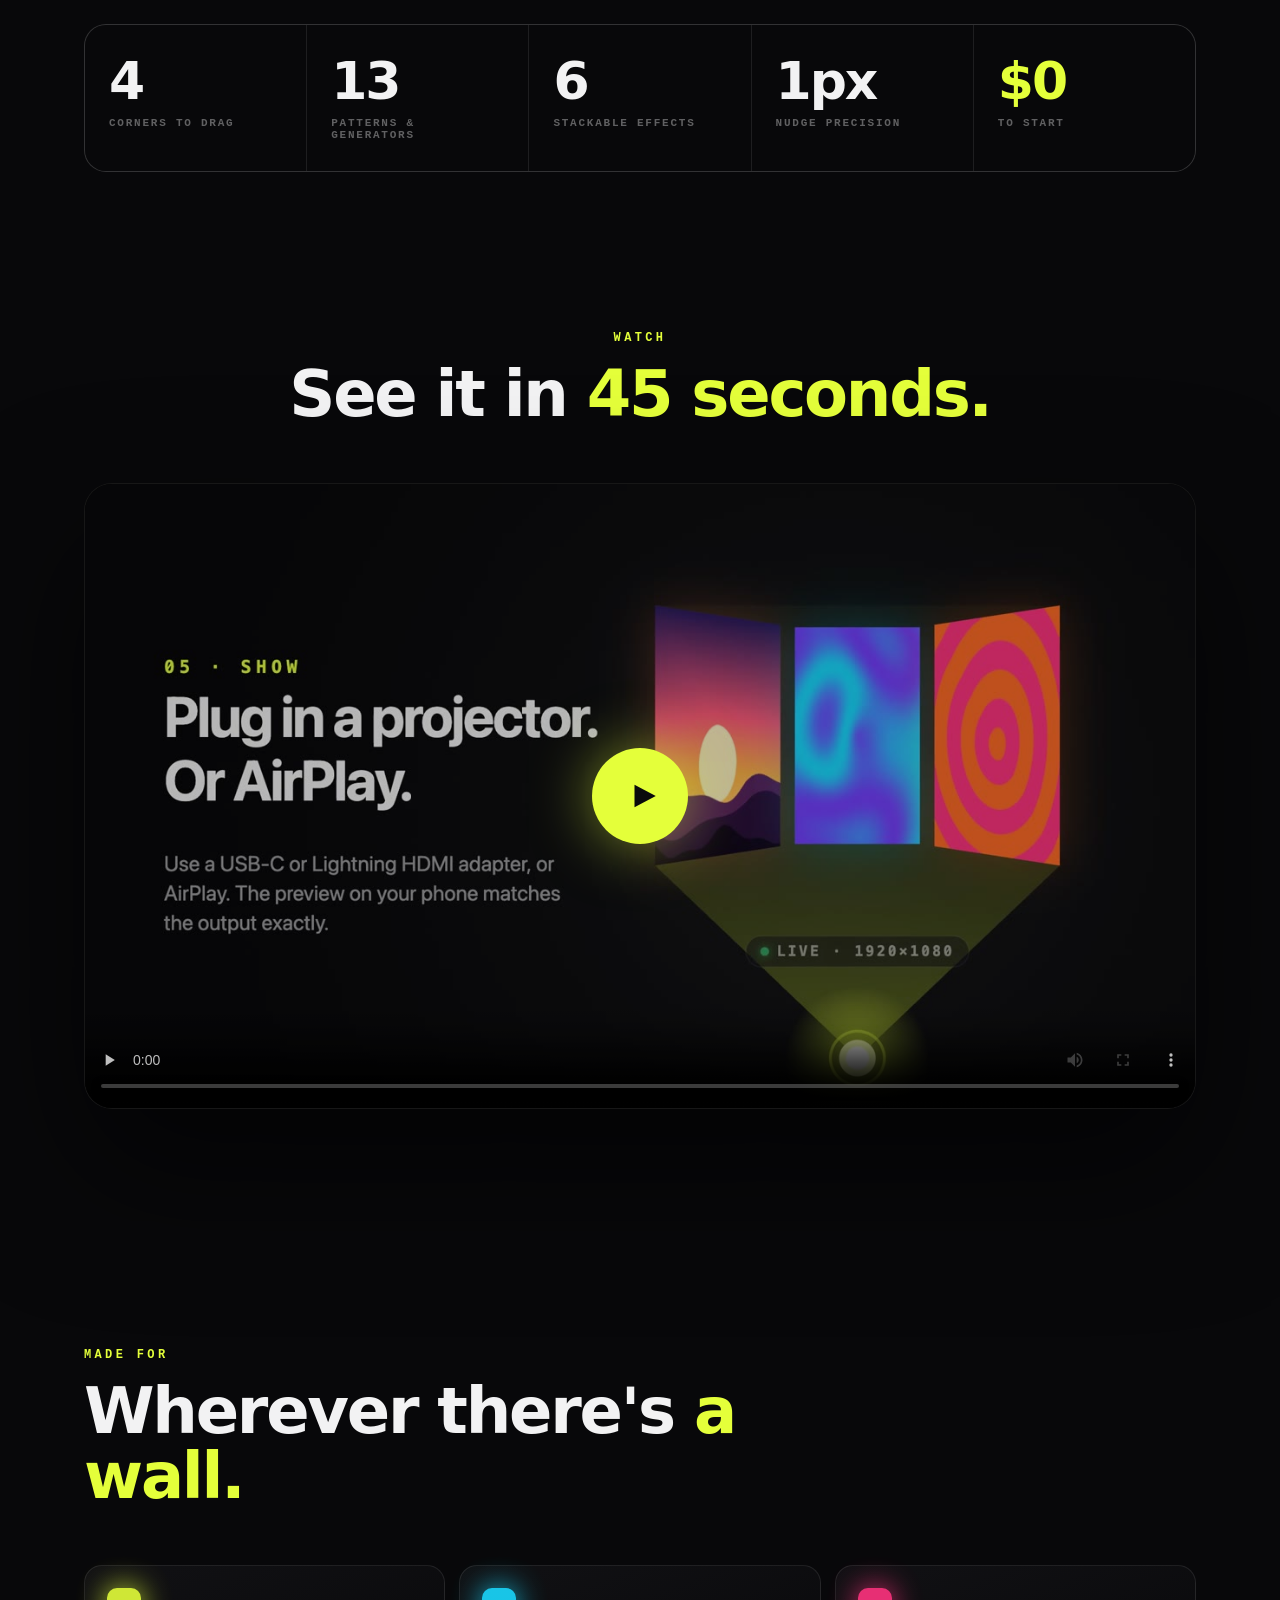
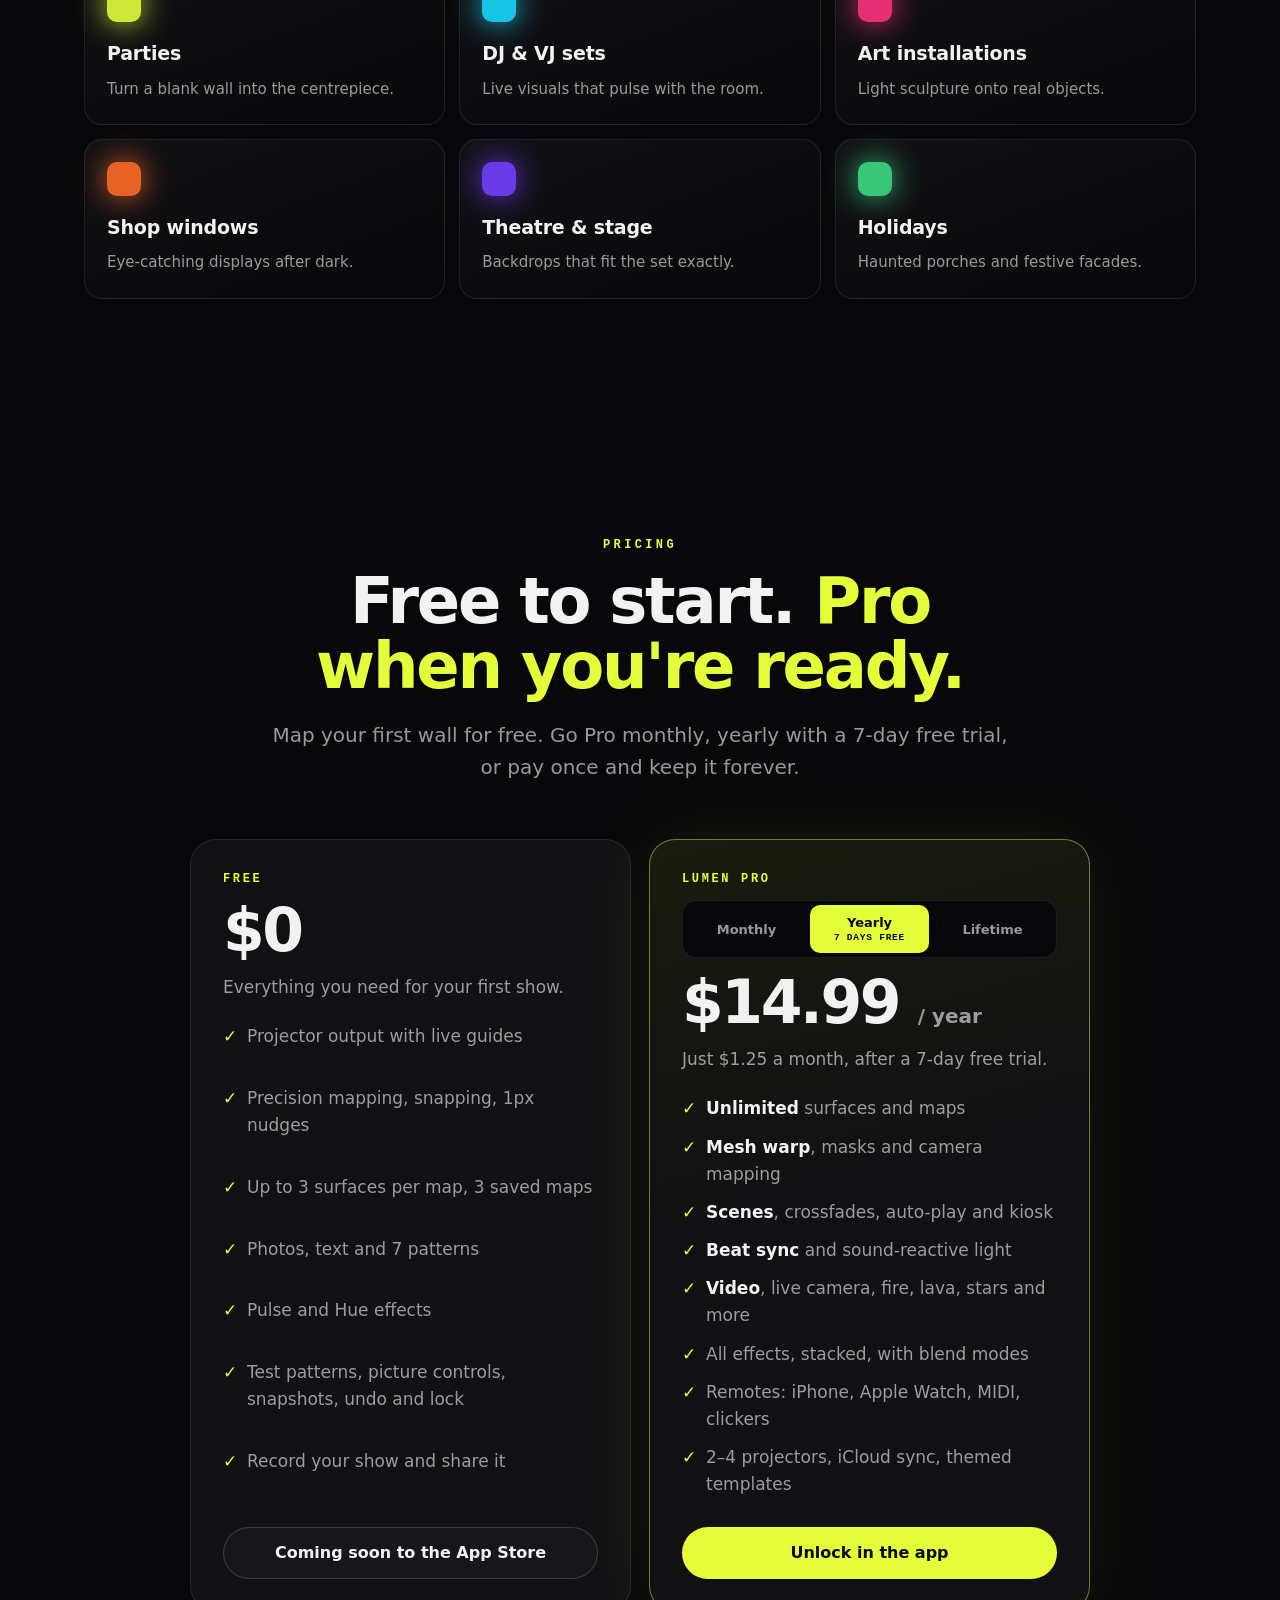
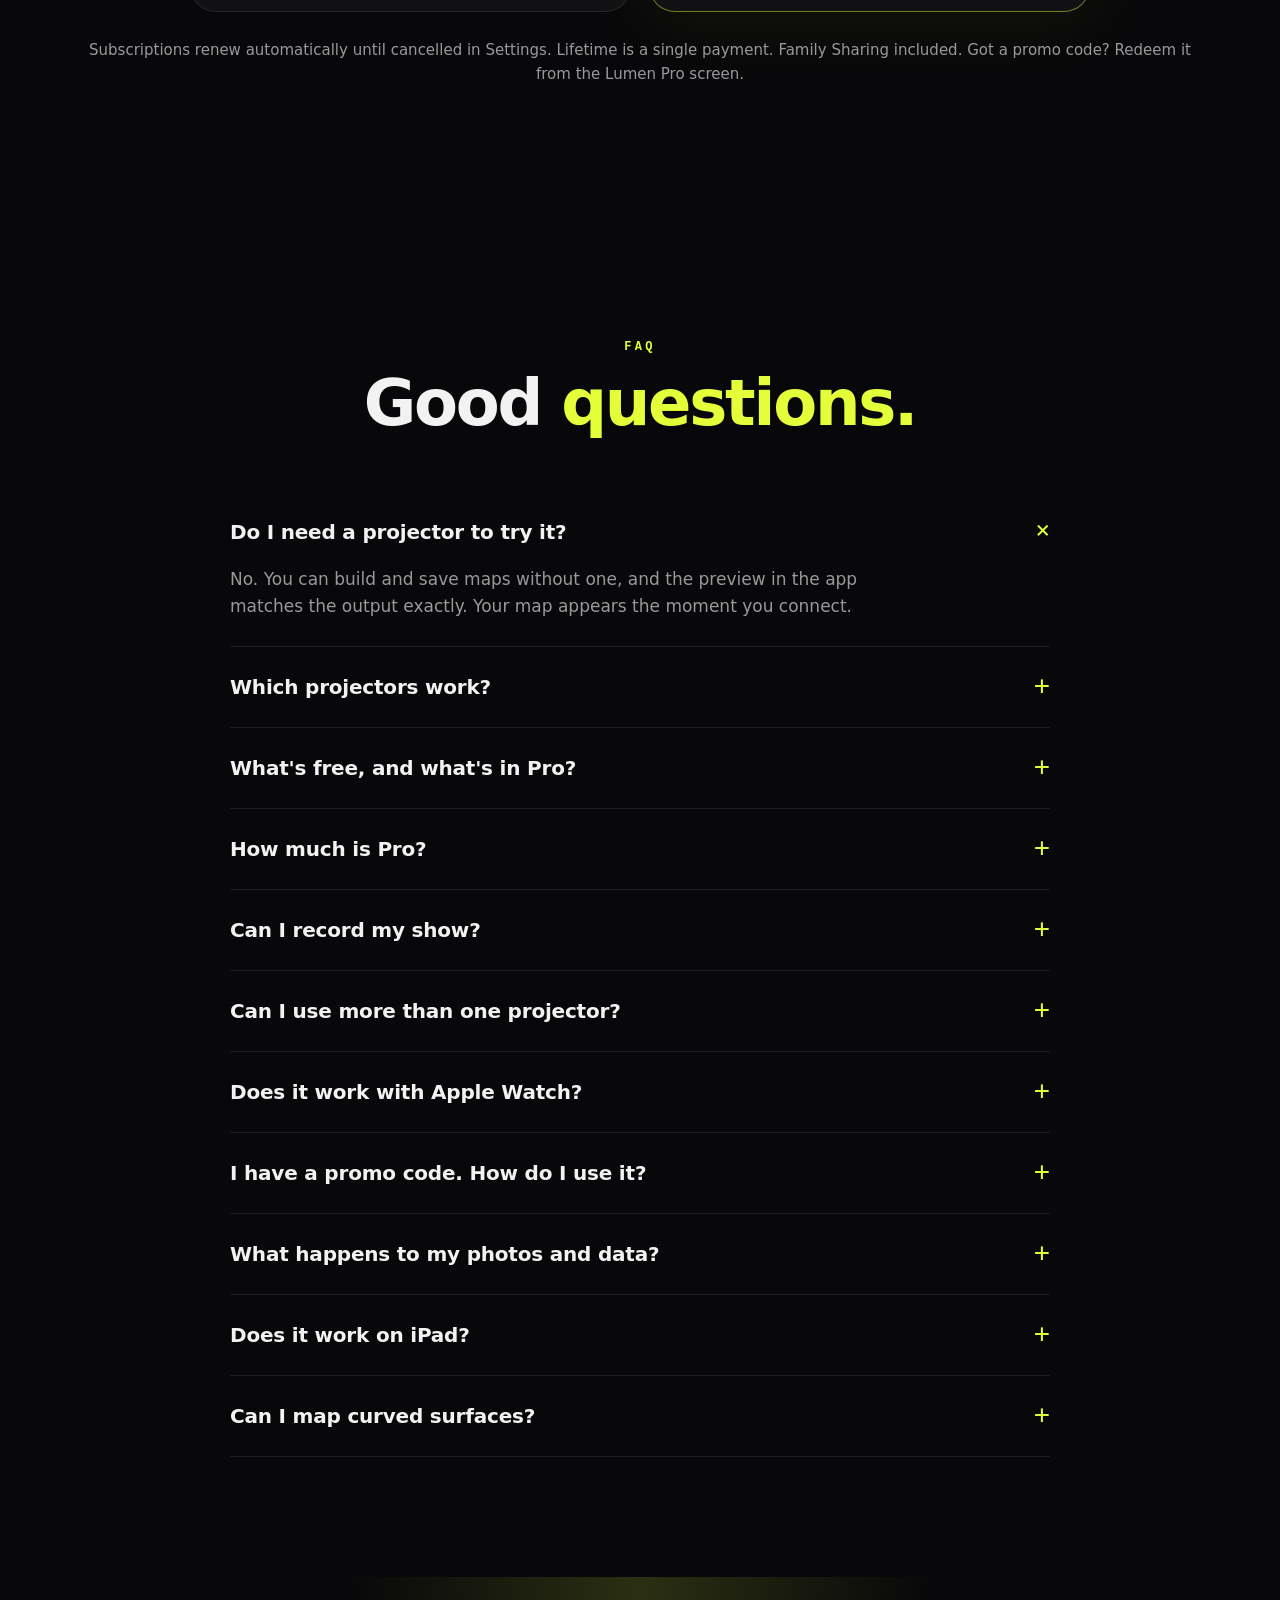
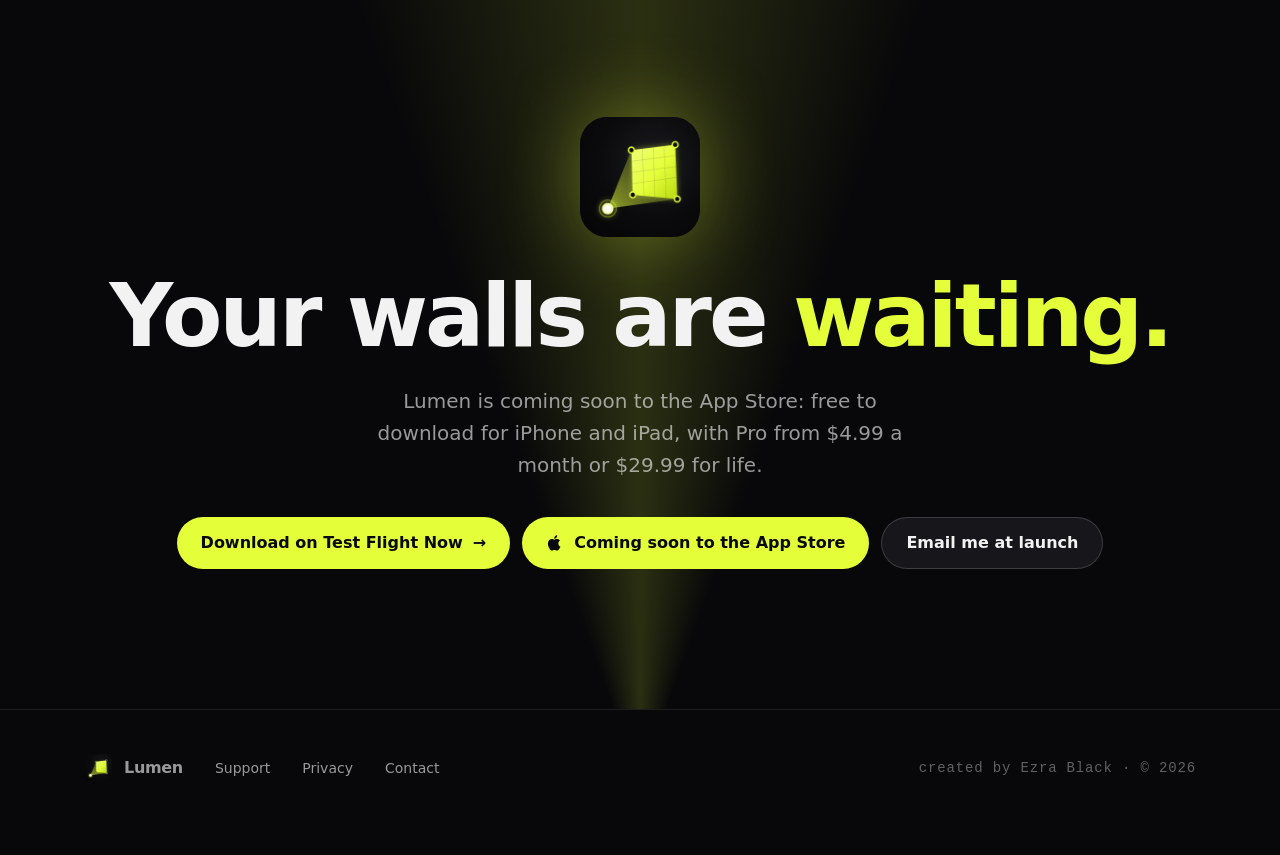
==== commit 7f17d1f7: "Set Lumen Pro monthly website price to $4.99" ====
--- a/index.html
+++ b/index.html
@@ -4,7 +4,7 @@
 <meta charset="utf-8">
 <meta name="viewport" content="width=device-width, initial-scale=1, viewport-fit=cover">
 <title>Lumen: Projection Mapping for iPhone</title>
-<meta name="description" content="Turn any wall into a screen. Lumen is projection mapping for iPhone and iPad, free to download: drag four corners onto anything, fill it with light, and run the show. Pro from $2.99/month or $29.99 lifetime.">
+<meta name="description" content="Turn any wall into a screen. Lumen is projection mapping for iPhone and iPad, free to download: drag four corners onto anything, fill it with light, and run the show. Pro from $4.99/month or $29.99 lifetime.">
 <meta name="theme-color" content="#08080A">
 <link rel="icon" href="img/icon.png">
 <link rel="apple-touch-icon" href="img/icon.png">
@@ -411,7 +411,7 @@
       <details open><summary>Do I need a projector to try it?</summary><p>No. You can build and save maps without one, and the preview in the app matches the output exactly. Your map appears the moment you connect.</p></details>
       <details><summary>Which projectors work?</summary><p>Any projector with an HDMI input, using a USB-C or Lightning to HDMI adapter, plus Apple TV or AirPlay-compatible projectors through Screen Mirroring.</p></details>
       <details><summary>What's free, and what's in Pro?</summary><p>Free Lumen maps up to 3 surfaces per map, keeps 3 saved maps, and includes photos, text, 7 patterns, the Pulse and Hue effects, test patterns and picture controls, with no watermark and no ads. Pro adds unlimited surfaces and maps, mesh warp, masks, camera mapping, scenes and shows, sound-reactive light, video, live camera, new generators, stacked effects, remotes, kiosk mode, iCloud sync and themed templates.</p></details>
-      <details><summary>How much is Pro?</summary><p>$2.99 a month, $14.99 a year (with a 7-day free trial), or $29.99 once for lifetime access. Subscriptions renew automatically until you cancel in Settings › Apple Account › Subscriptions. Every option includes Family Sharing.</p></details>
+      <details><summary>How much is Pro?</summary><p>$4.99 a month, $14.99 a year (with a 7-day free trial), or $29.99 once for lifetime access. Subscriptions renew automatically until you cancel in Settings › Apple Account › Subscriptions. Every option includes Family Sharing.</p></details>
       <details><summary>Can I record my show?</summary><p>Yes, on every plan. Lumen records exactly what the projector shows, including effects, masks and scene changes, with the music it's listening to, and saves it to Photos. A small "Made with Lumen" tag is on by default, and you can turn it off.</p></details>
       <details><summary>Can I use more than one projector?</summary><p>Yes, with Pro. iPhone and iPad drive one display at a time, so connect two to four projectors through an HDMI video-wall splitter. Then either blend them into one seamless wide image or give each projector its own area of the map.</p></details>
       <details><summary>Does it work with Apple Watch?</summary><p>Yes, with Pro. Run your show from your wrist: next and previous scene, jump to any scene, and blackout. A second iPhone, a MIDI controller or a Bluetooth presentation clicker works too.</p></details>
@@ -428,7 +428,7 @@
   <div class="wrap" style="position:relative">
     <img src="img/icon.png" alt="Lumen app icon" class="reveal">
     <h2 class="reveal d1">Your walls are <em>waiting.</em></h2>
-    <p class="reveal d2">Lumen is coming soon to the App Store: free to download for iPhone and iPad, with Pro from $2.99 a month or $29.99 for life.</p>
+    <p class="reveal d2">Lumen is coming soon to the App Store: free to download for iPhone and iPad, with Pro from $4.99 a month or $29.99 for life.</p>
     <div class="cta-row reveal d3">
       <a class="btn btn-beam" href="https://testflight.apple.com/join/n3hMQjXv" target="_blank" rel="noopener">Download on Test Flight Now <span aria-hidden="true">→</span></a>
       <span class="btn btn-beam" aria-disabled="true">
@@ -460,7 +460,7 @@
   hero.addEventListener('pointermove', e => { const r = hero.getBoundingClientRect(); spot.style.setProperty('--mx', (e.clientX - r.left) + 'px'); spot.style.setProperty('--my', (e.clientY - r.top) + 'px'); });
   // Pricing toggle.
   const PLANS = {
-    monthly: ['$2.99', '/ month', 'Cancel anytime.'],
+    monthly: ['$4.99', '/ month', 'Cancel anytime.'],
     yearly: ['$14.99', '/ year', 'Just $1.25 a month, after a 7-day free trial.'],
     lifetime: ['$29.99', 'once', 'Pay once and keep Pro forever, with every future feature.']
   };
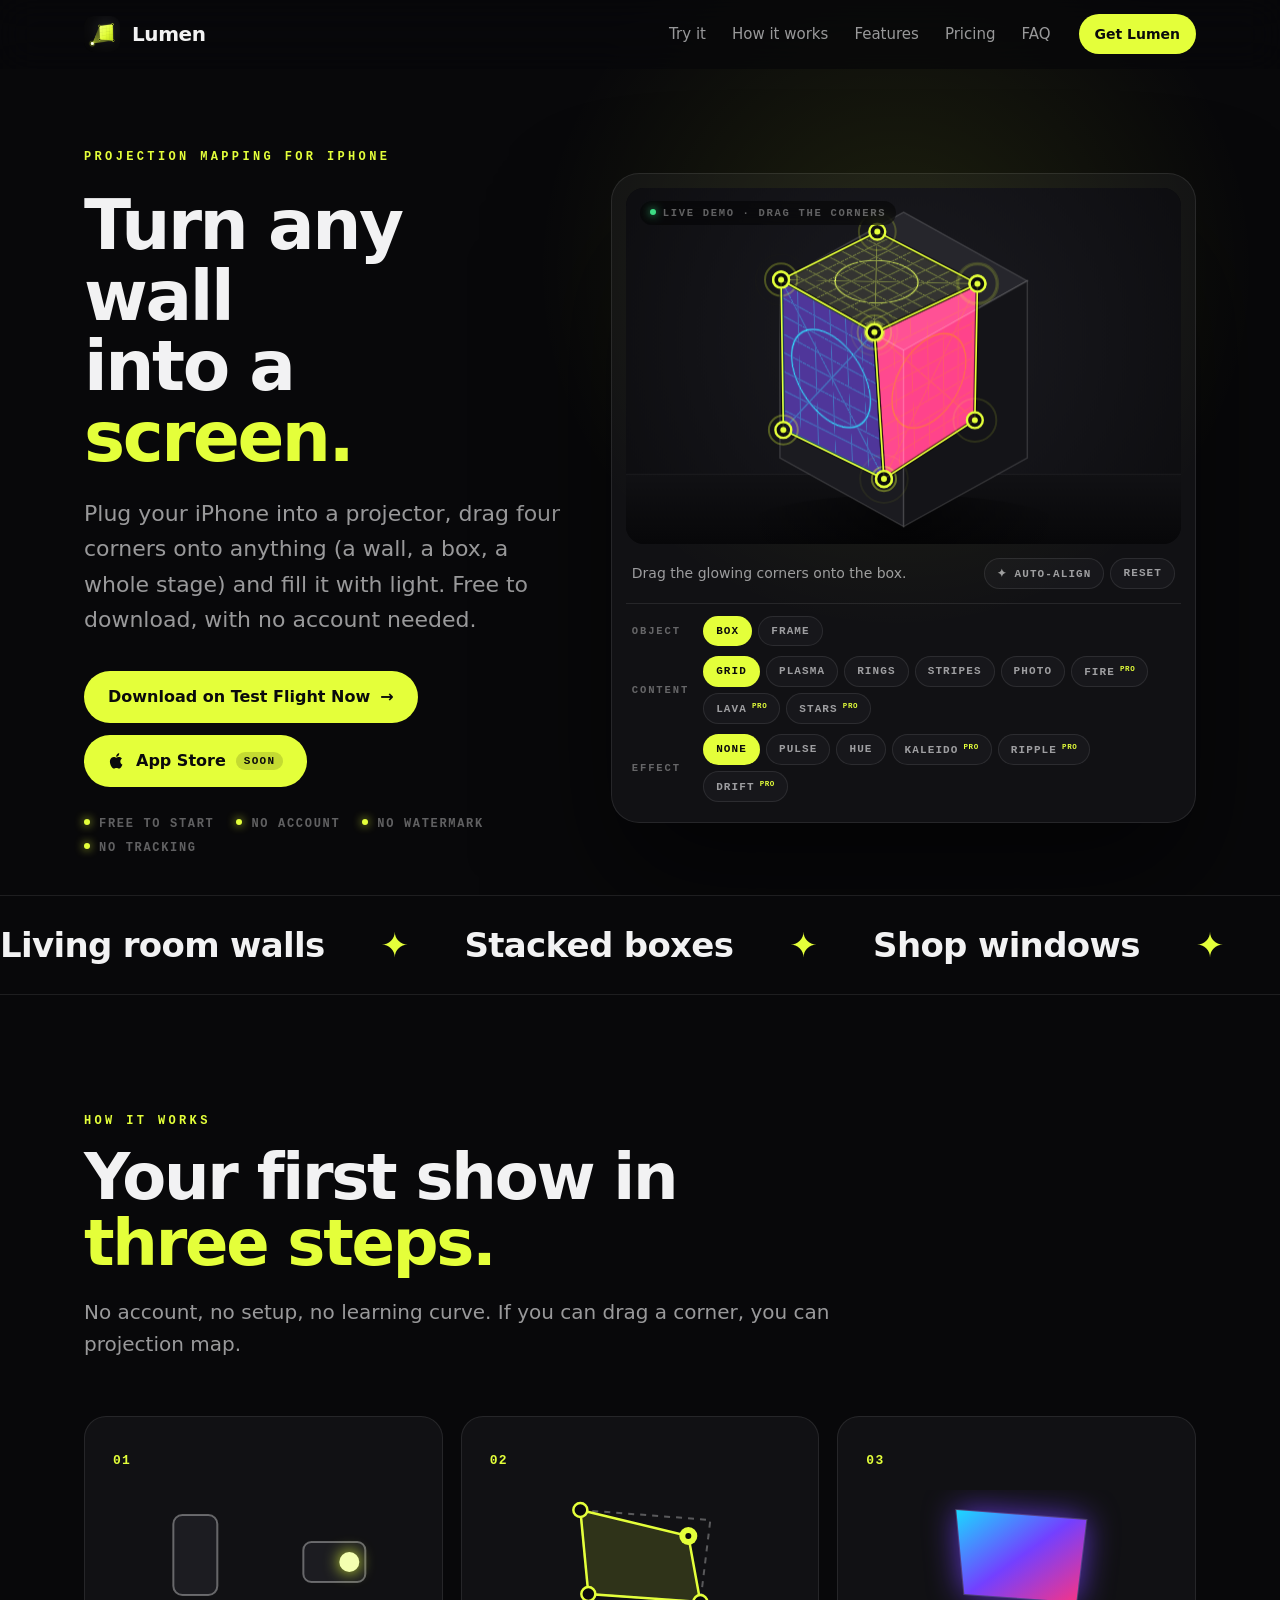
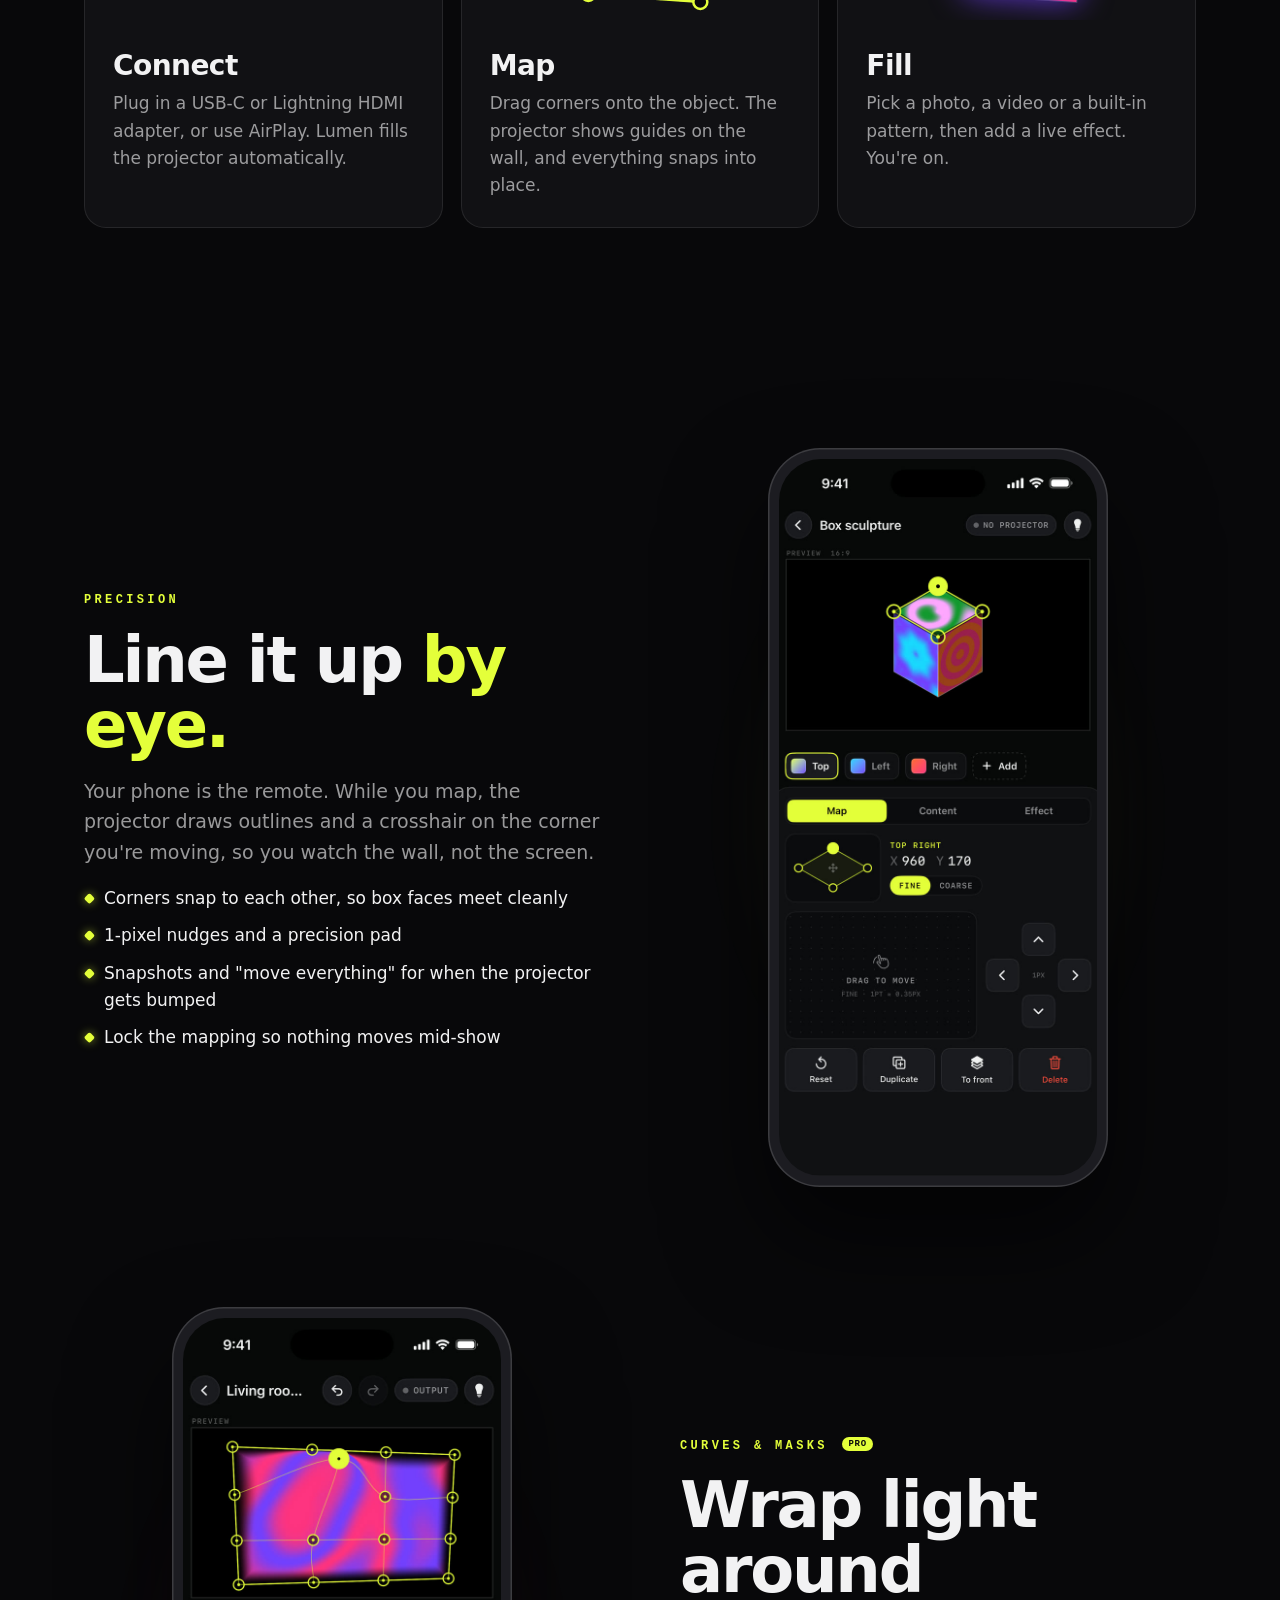
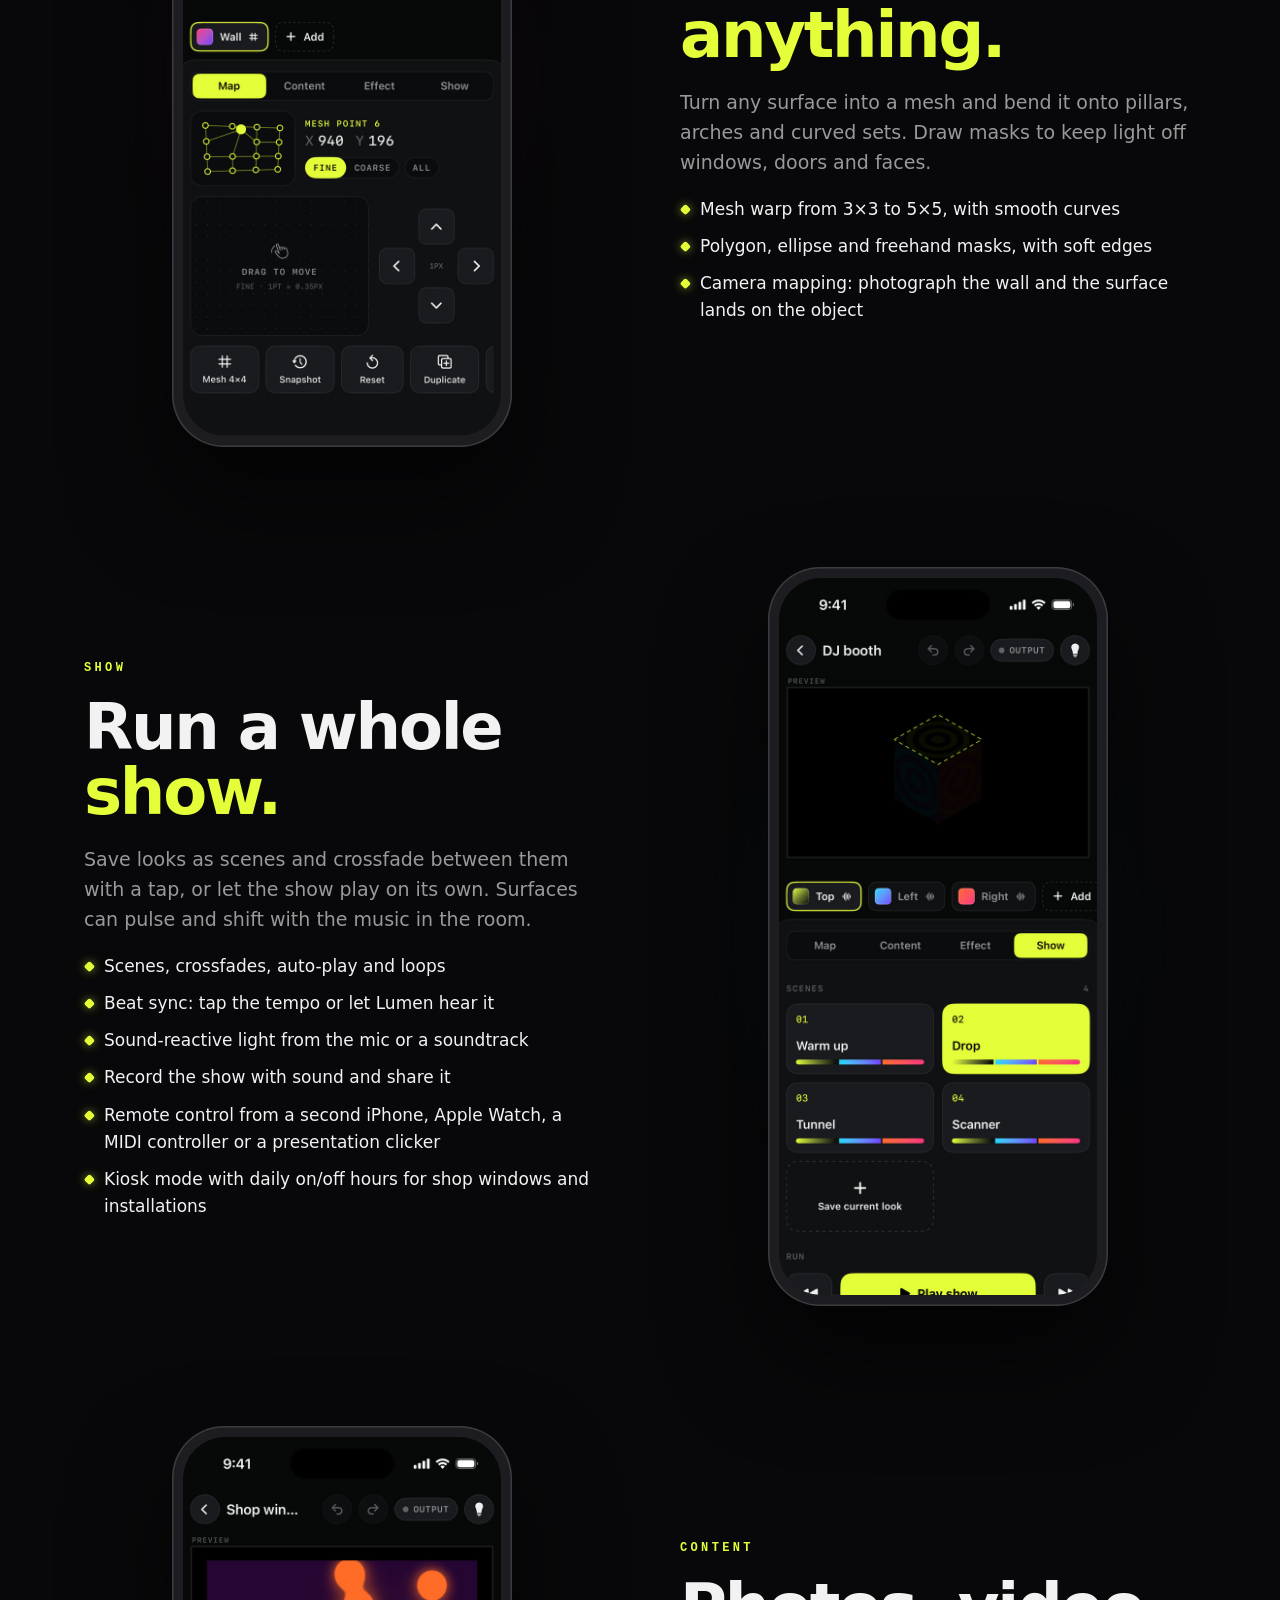
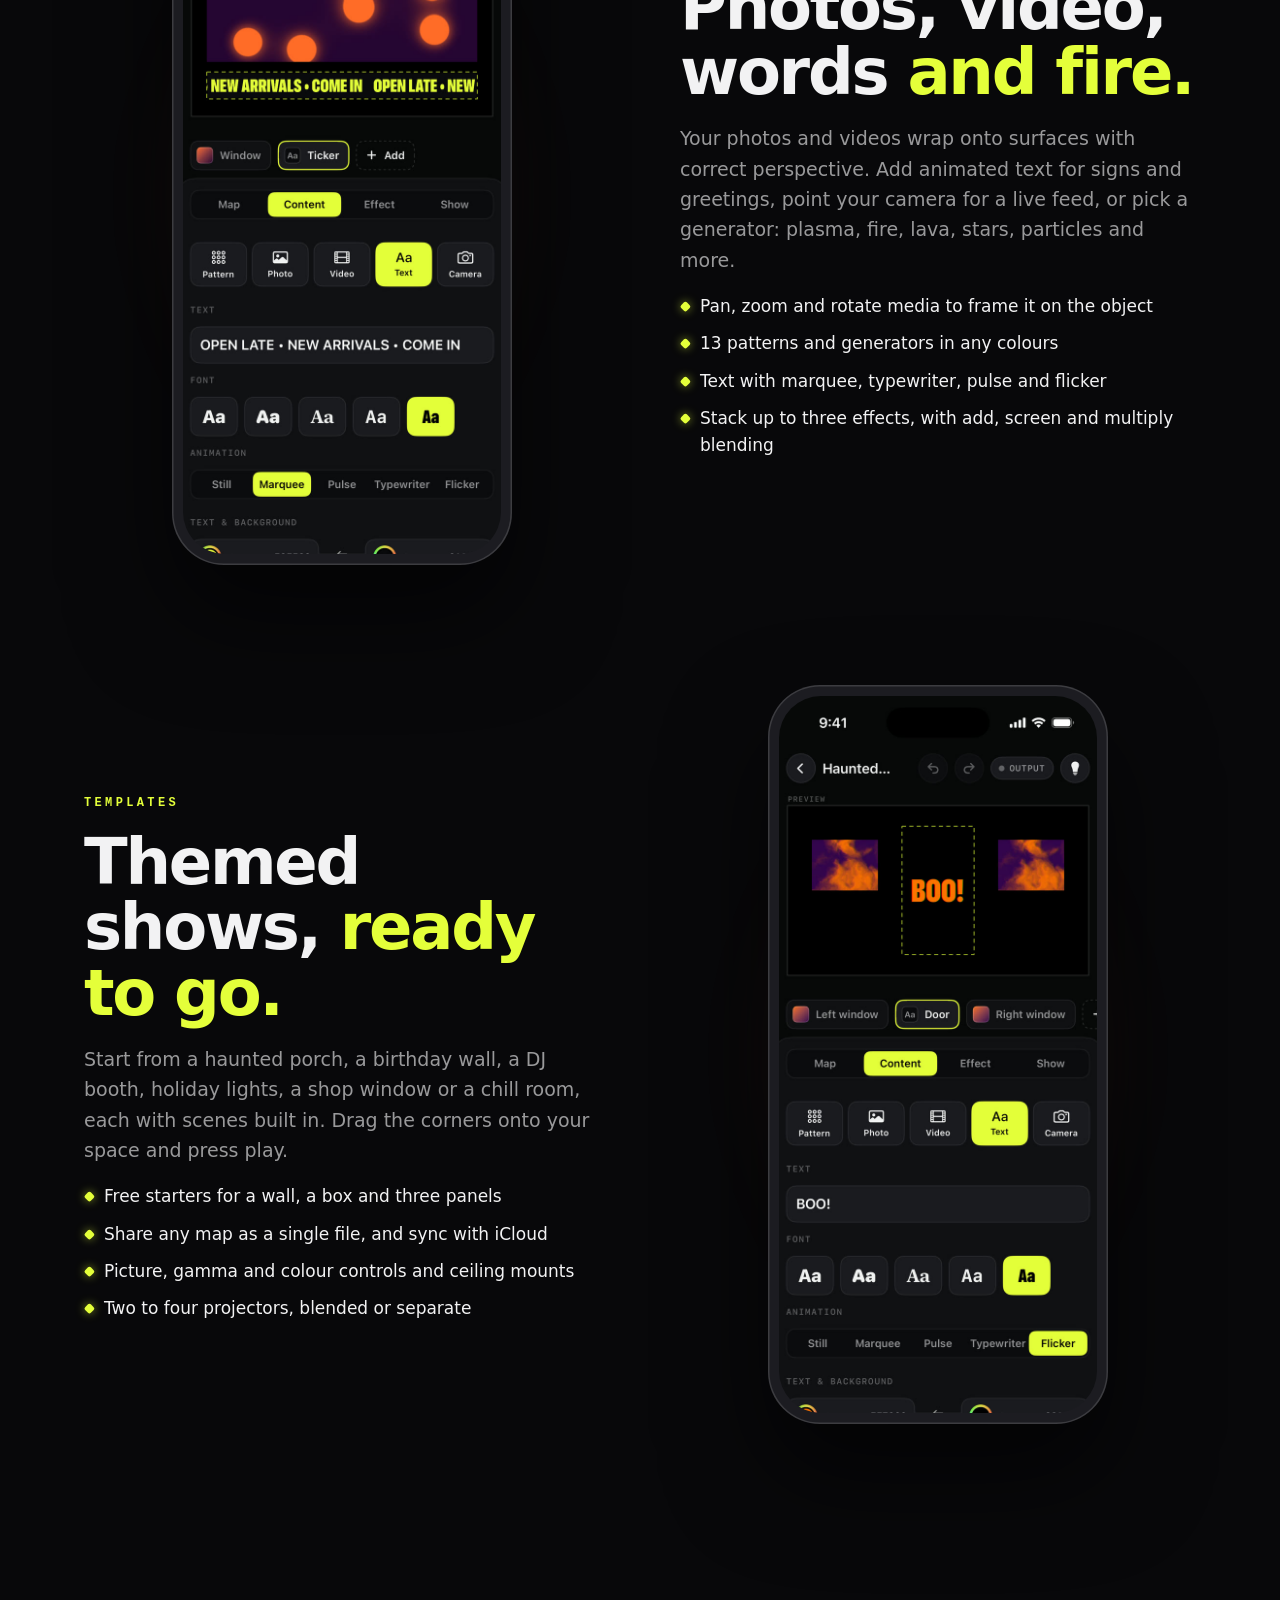
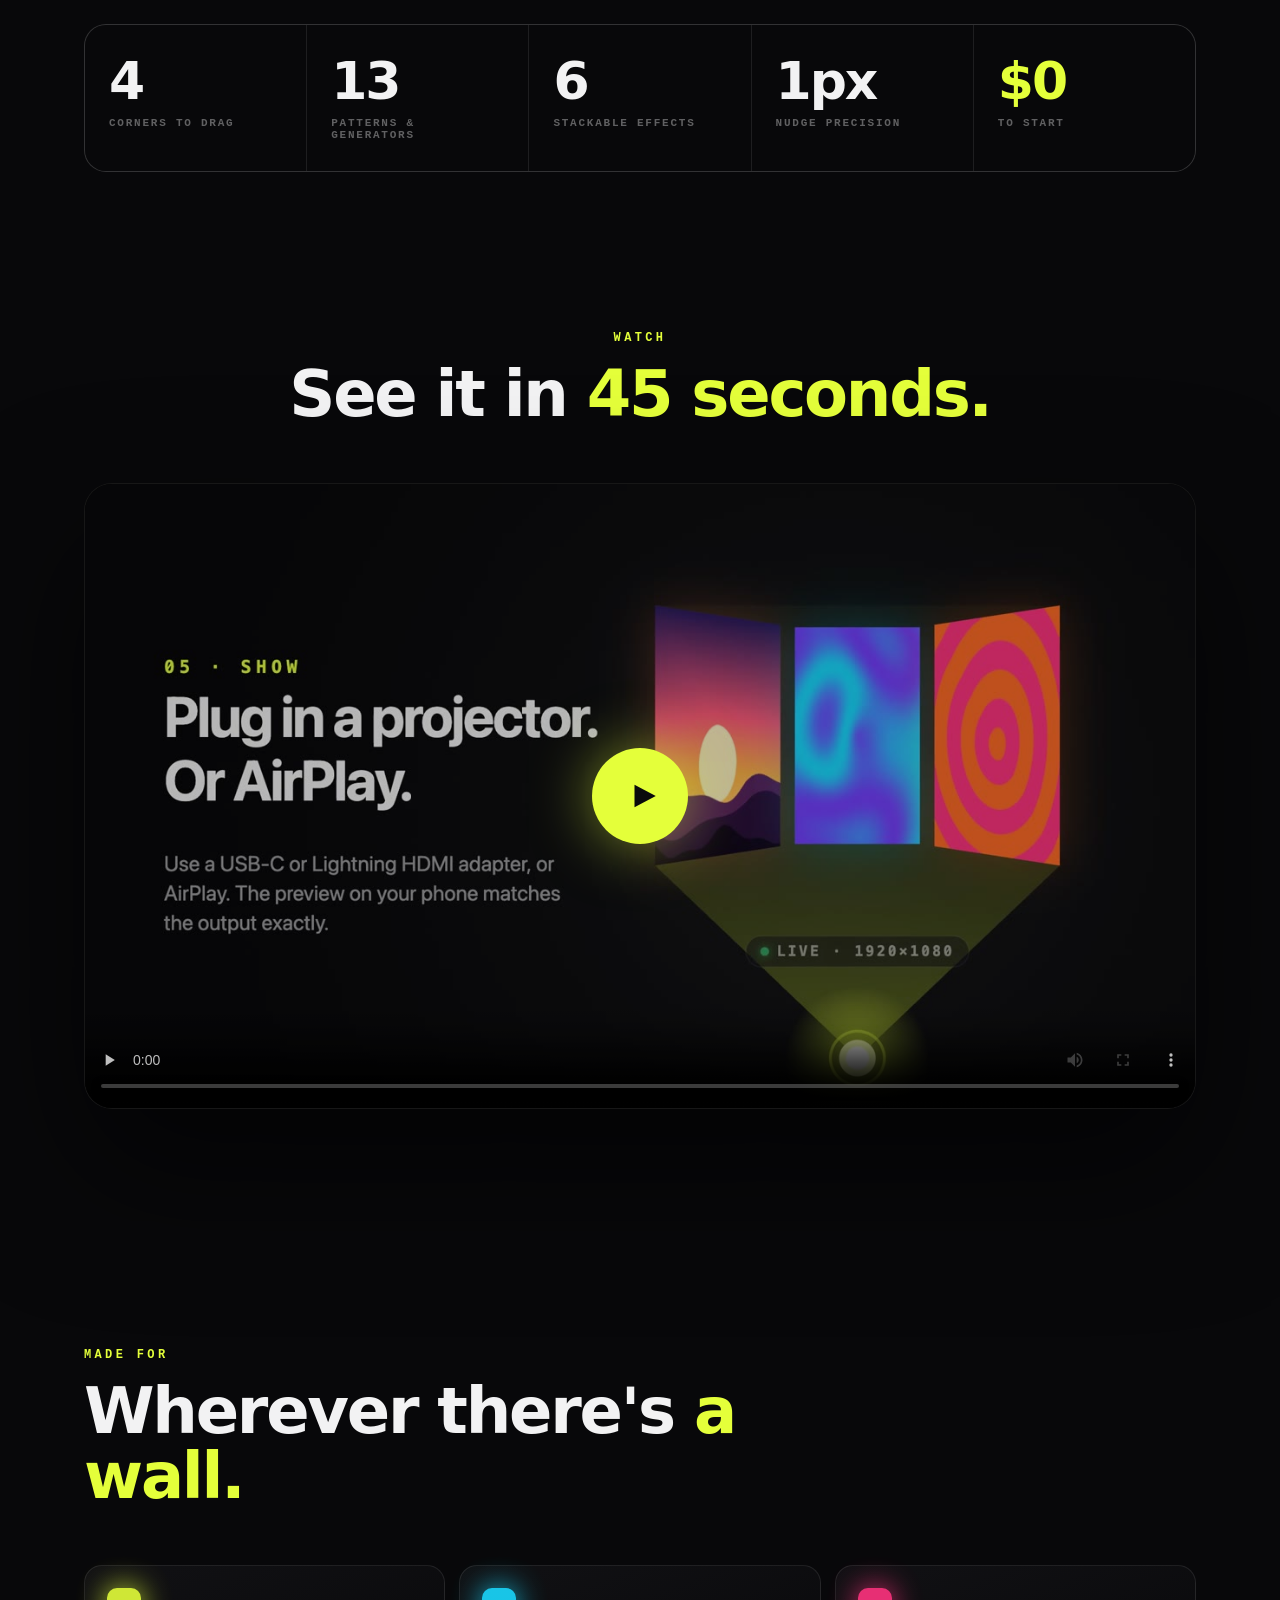
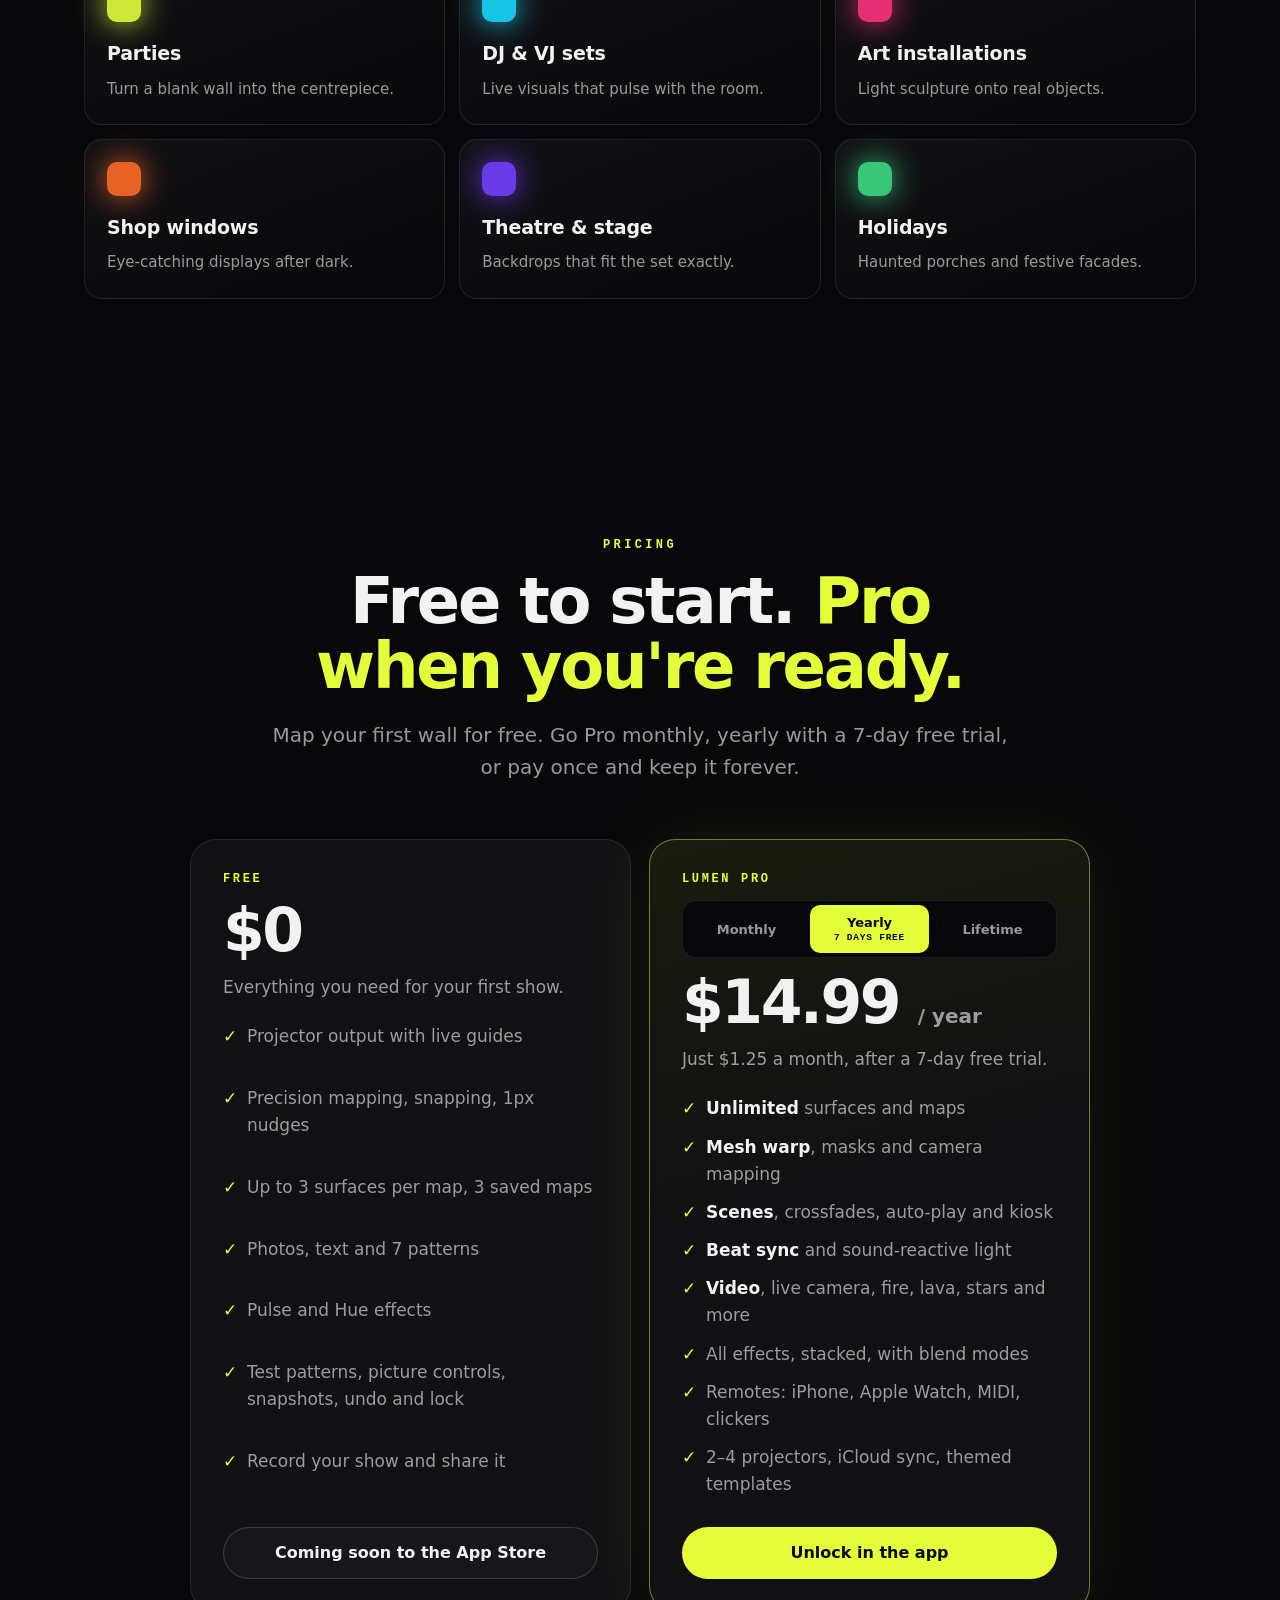
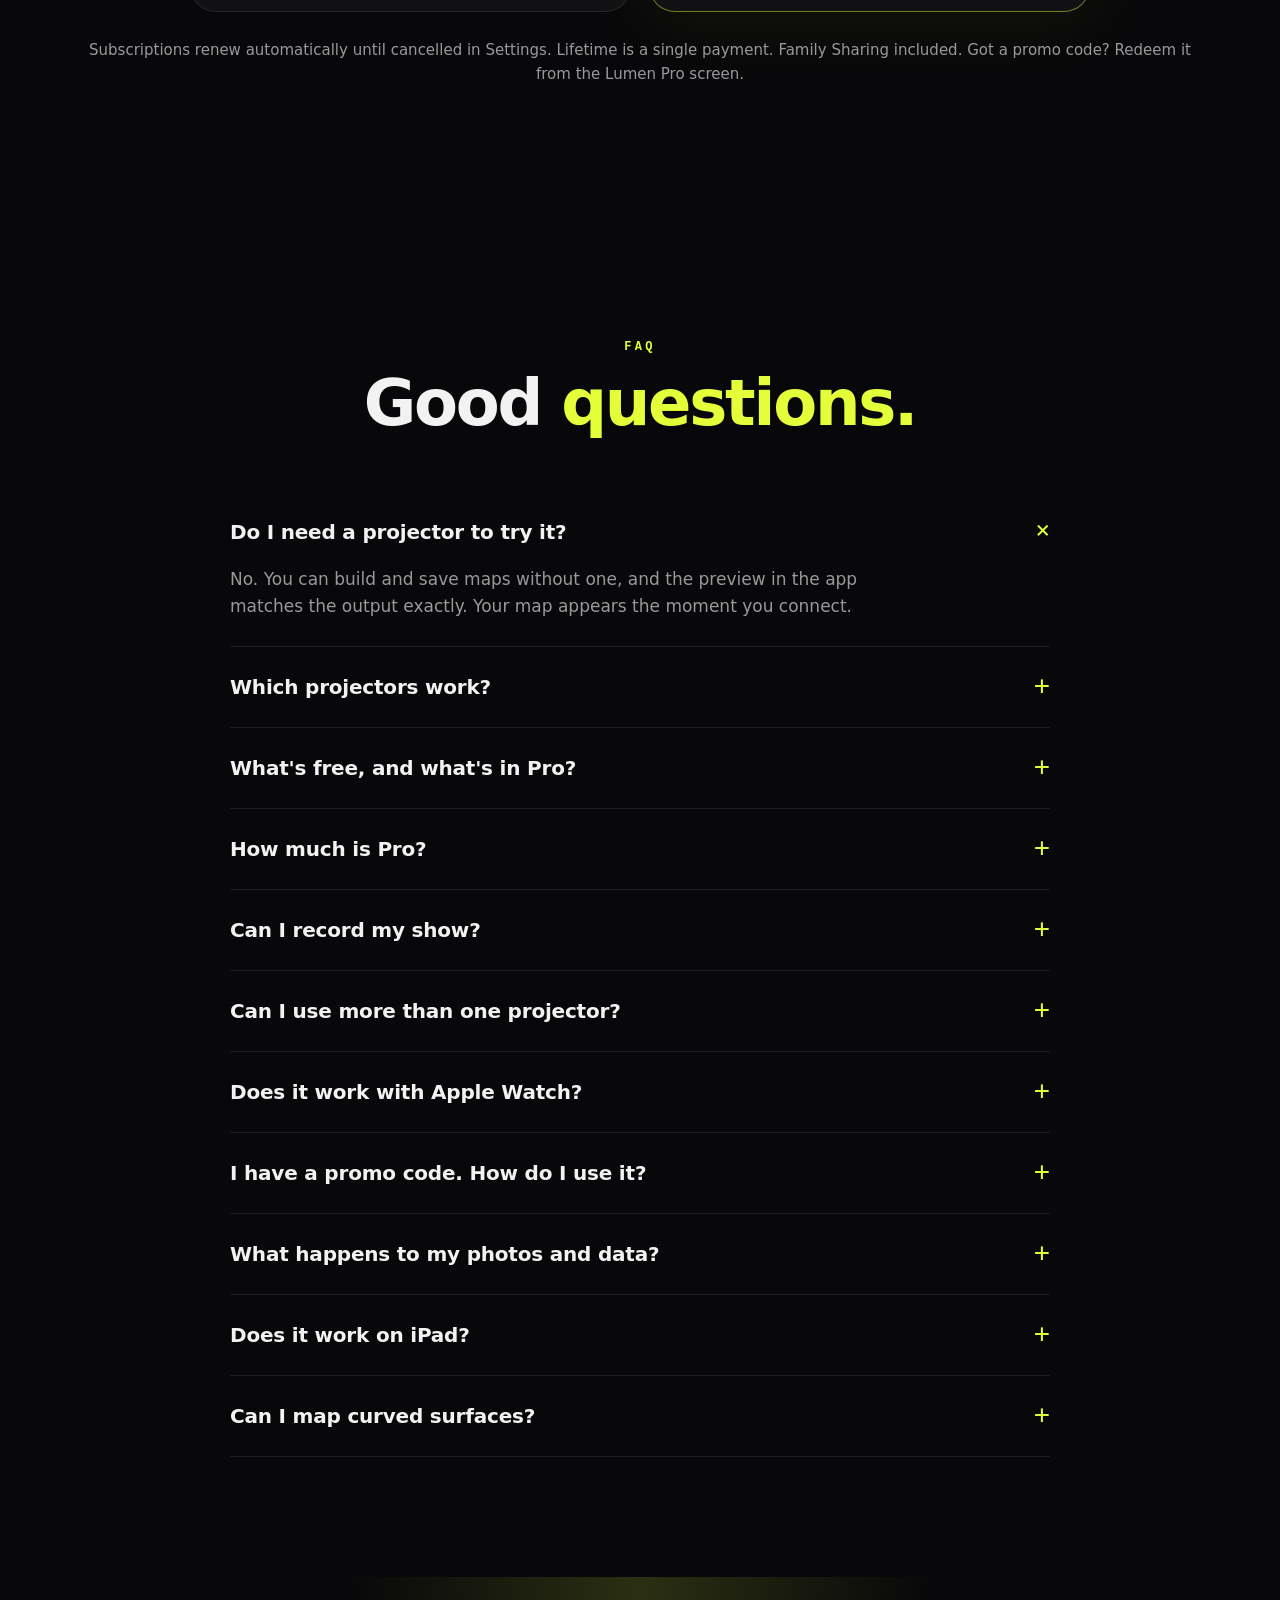
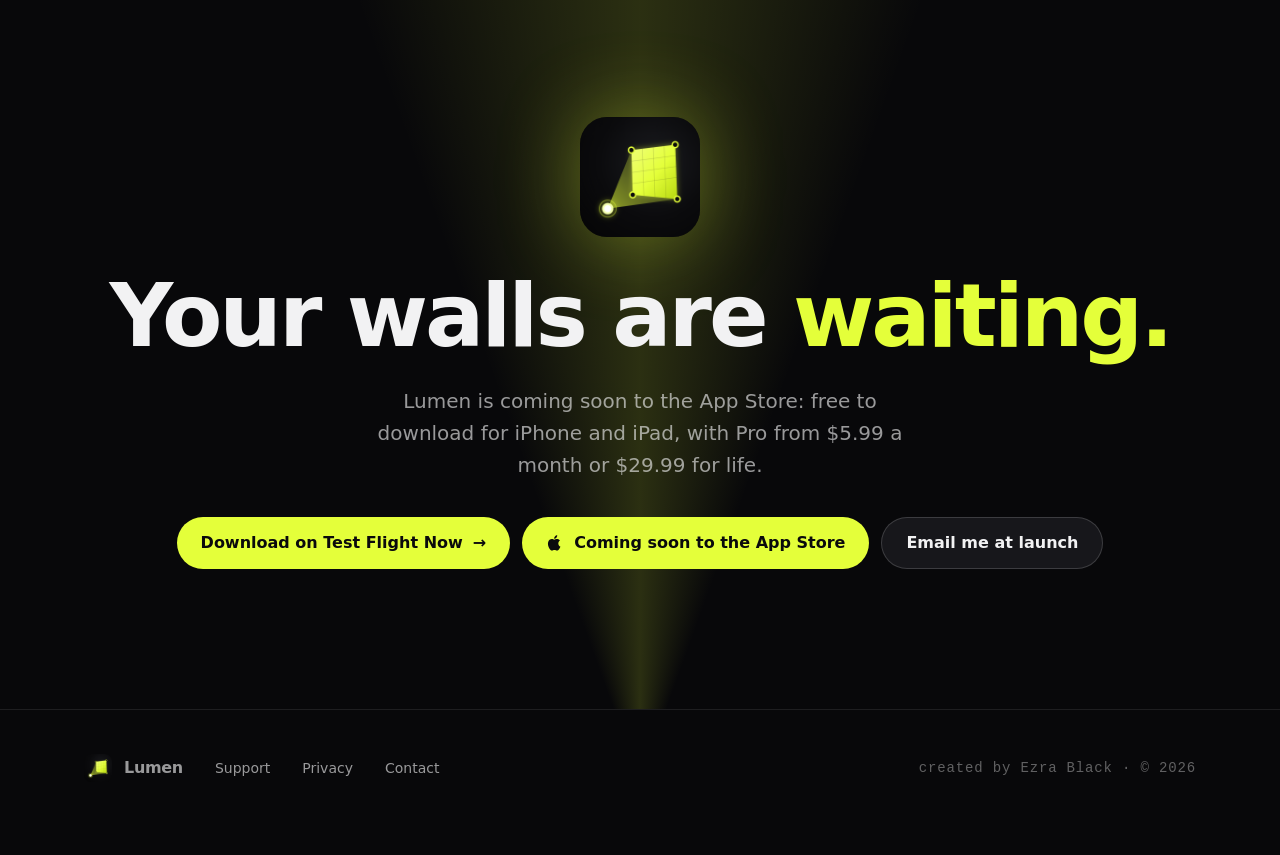
==== commit 6eec658d: "Set Lumen Pro monthly website price to $5.99" ====
--- a/index.html
+++ b/index.html
@@ -4,7 +4,7 @@
 <meta charset="utf-8">
 <meta name="viewport" content="width=device-width, initial-scale=1, viewport-fit=cover">
 <title>Lumen: Projection Mapping for iPhone</title>
-<meta name="description" content="Turn any wall into a screen. Lumen is projection mapping for iPhone and iPad, free to download: drag four corners onto anything, fill it with light, and run the show. Pro from $4.99/month or $29.99 lifetime.">
+<meta name="description" content="Turn any wall into a screen. Lumen is projection mapping for iPhone and iPad, free to download: drag four corners onto anything, fill it with light, and run the show. Pro from $5.99/month or $29.99 lifetime.">
 <meta name="theme-color" content="#08080A">
 <link rel="icon" href="img/icon.png">
 <link rel="apple-touch-icon" href="img/icon.png">
@@ -411,7 +411,7 @@
       <details open><summary>Do I need a projector to try it?</summary><p>No. You can build and save maps without one, and the preview in the app matches the output exactly. Your map appears the moment you connect.</p></details>
       <details><summary>Which projectors work?</summary><p>Any projector with an HDMI input, using a USB-C or Lightning to HDMI adapter, plus Apple TV or AirPlay-compatible projectors through Screen Mirroring.</p></details>
       <details><summary>What's free, and what's in Pro?</summary><p>Free Lumen maps up to 3 surfaces per map, keeps 3 saved maps, and includes photos, text, 7 patterns, the Pulse and Hue effects, test patterns and picture controls, with no watermark and no ads. Pro adds unlimited surfaces and maps, mesh warp, masks, camera mapping, scenes and shows, sound-reactive light, video, live camera, new generators, stacked effects, remotes, kiosk mode, iCloud sync and themed templates.</p></details>
-      <details><summary>How much is Pro?</summary><p>$4.99 a month, $14.99 a year (with a 7-day free trial), or $29.99 once for lifetime access. Subscriptions renew automatically until you cancel in Settings › Apple Account › Subscriptions. Every option includes Family Sharing.</p></details>
+      <details><summary>How much is Pro?</summary><p>$5.99 a month, $14.99 a year (with a 7-day free trial), or $29.99 once for lifetime access. Subscriptions renew automatically until you cancel in Settings › Apple Account › Subscriptions. Every option includes Family Sharing.</p></details>
       <details><summary>Can I record my show?</summary><p>Yes, on every plan. Lumen records exactly what the projector shows, including effects, masks and scene changes, with the music it's listening to, and saves it to Photos. A small "Made with Lumen" tag is on by default, and you can turn it off.</p></details>
       <details><summary>Can I use more than one projector?</summary><p>Yes, with Pro. iPhone and iPad drive one display at a time, so connect two to four projectors through an HDMI video-wall splitter. Then either blend them into one seamless wide image or give each projector its own area of the map.</p></details>
       <details><summary>Does it work with Apple Watch?</summary><p>Yes, with Pro. Run your show from your wrist: next and previous scene, jump to any scene, and blackout. A second iPhone, a MIDI controller or a Bluetooth presentation clicker works too.</p></details>
@@ -428,7 +428,7 @@
   <div class="wrap" style="position:relative">
     <img src="img/icon.png" alt="Lumen app icon" class="reveal">
     <h2 class="reveal d1">Your walls are <em>waiting.</em></h2>
-    <p class="reveal d2">Lumen is coming soon to the App Store: free to download for iPhone and iPad, with Pro from $4.99 a month or $29.99 for life.</p>
+    <p class="reveal d2">Lumen is coming soon to the App Store: free to download for iPhone and iPad, with Pro from $5.99 a month or $29.99 for life.</p>
     <div class="cta-row reveal d3">
       <a class="btn btn-beam" href="https://testflight.apple.com/join/n3hMQjXv" target="_blank" rel="noopener">Download on Test Flight Now <span aria-hidden="true">→</span></a>
       <span class="btn btn-beam" aria-disabled="true">
@@ -460,7 +460,7 @@
   hero.addEventListener('pointermove', e => { const r = hero.getBoundingClientRect(); spot.style.setProperty('--mx', (e.clientX - r.left) + 'px'); spot.style.setProperty('--my', (e.clientY - r.top) + 'px'); });
   // Pricing toggle.
   const PLANS = {
-    monthly: ['$4.99', '/ month', 'Cancel anytime.'],
+    monthly: ['$5.99', '/ month', 'Cancel anytime.'],
     yearly: ['$14.99', '/ year', 'Just $1.25 a month, after a 7-day free trial.'],
     lifetime: ['$29.99', 'once', 'Pay once and keep Pro forever, with every future feature.']
   };
